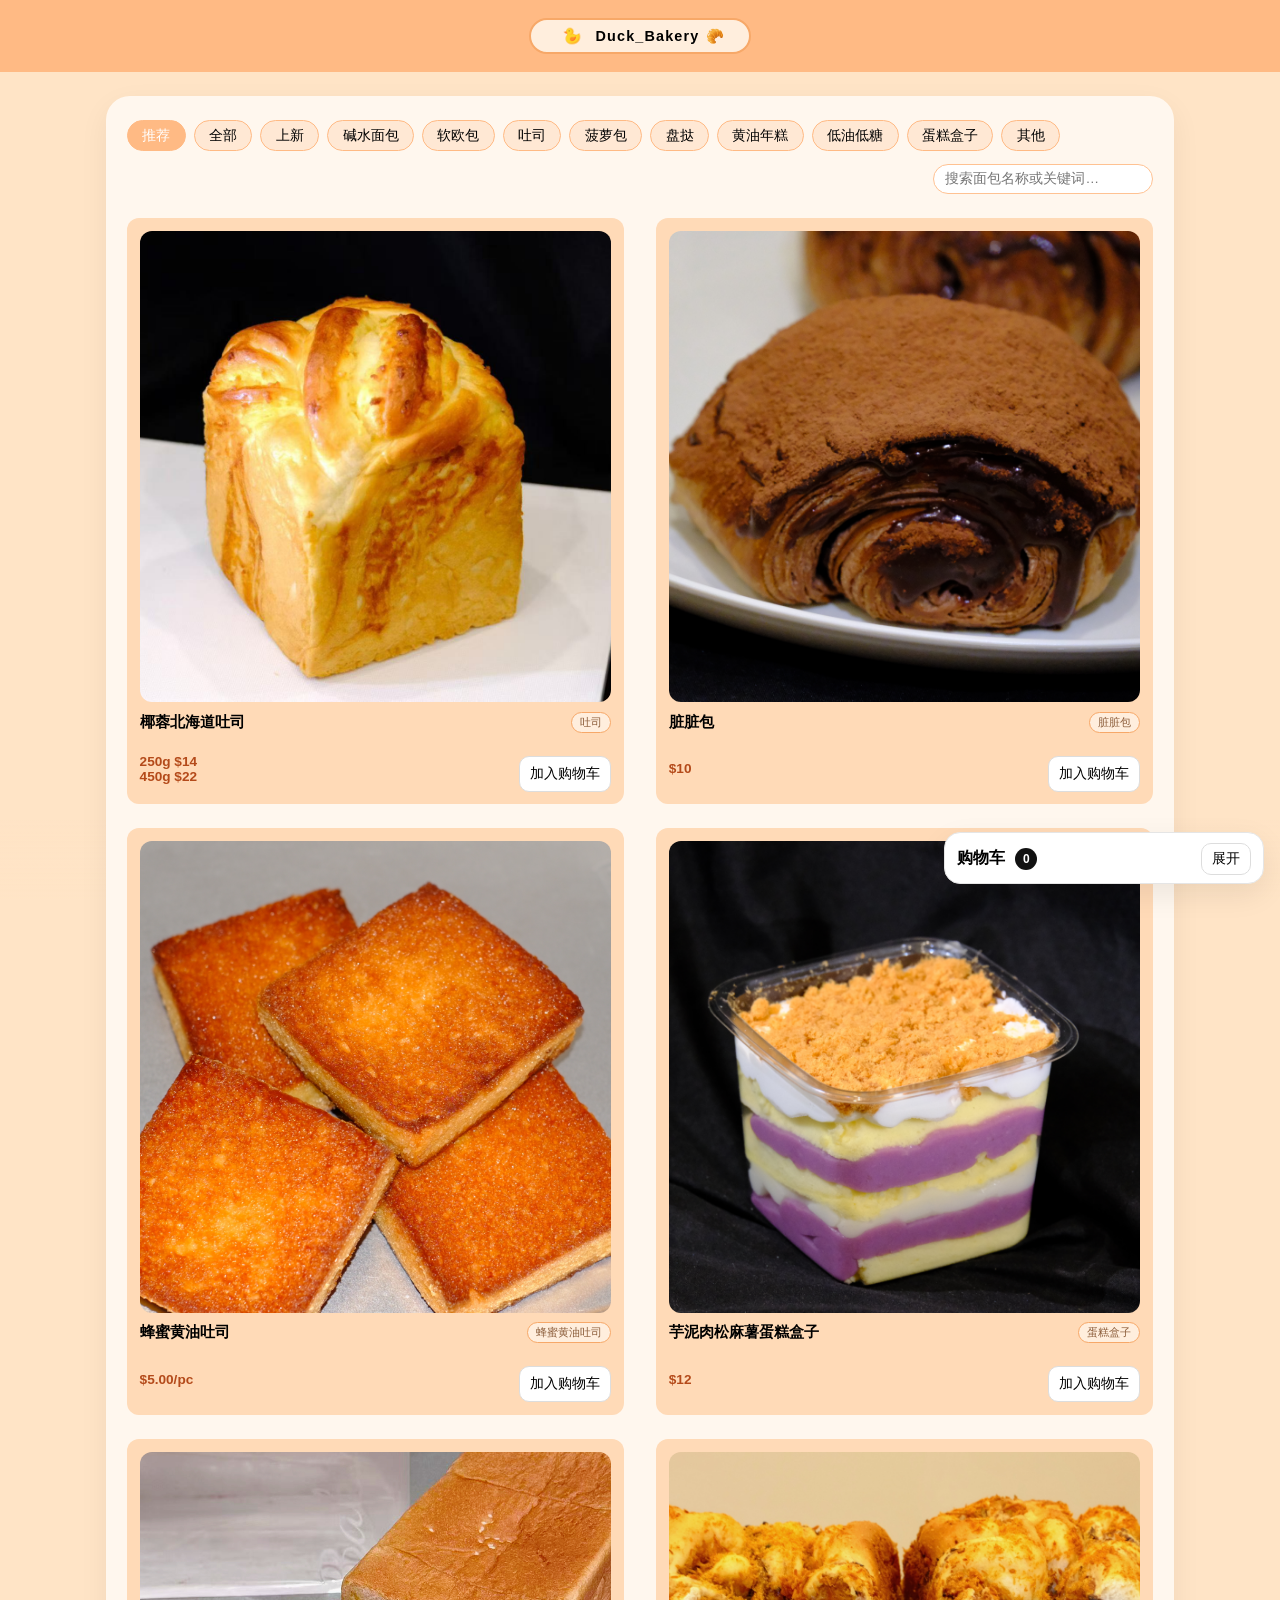
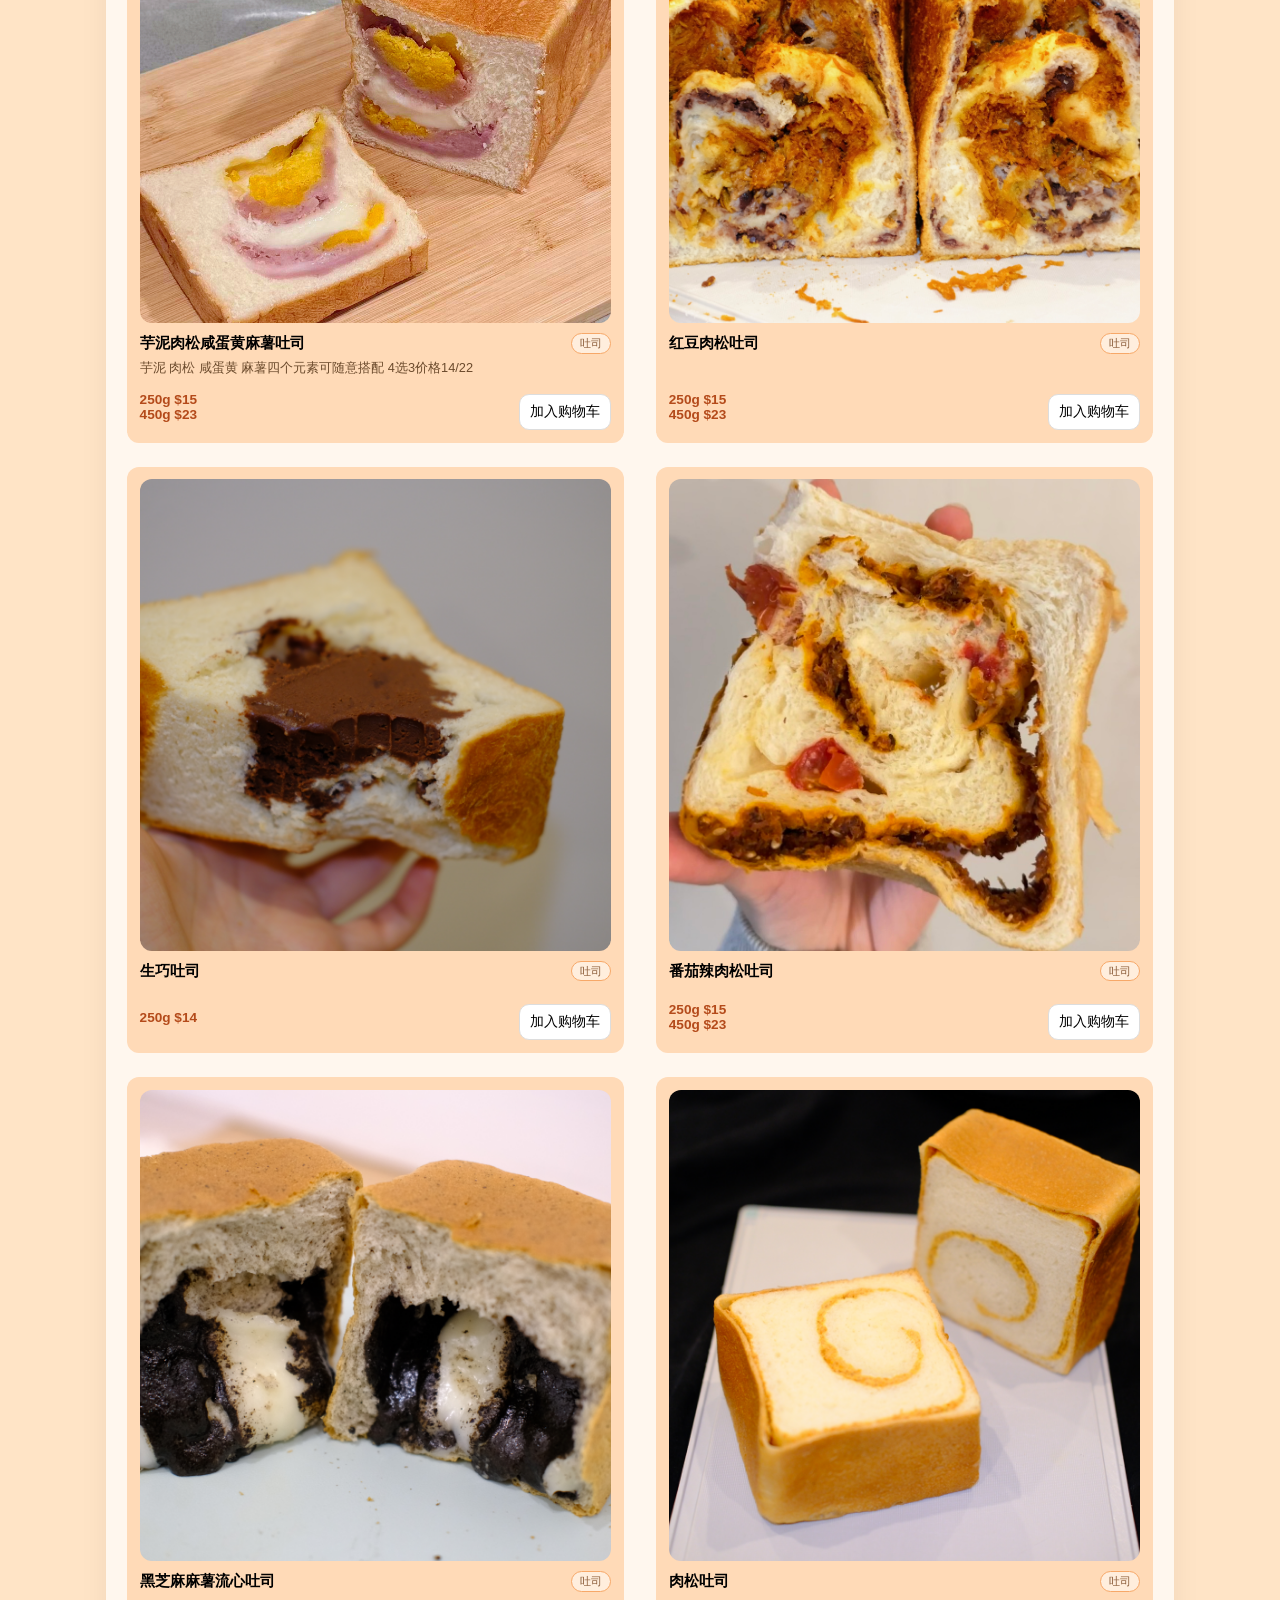
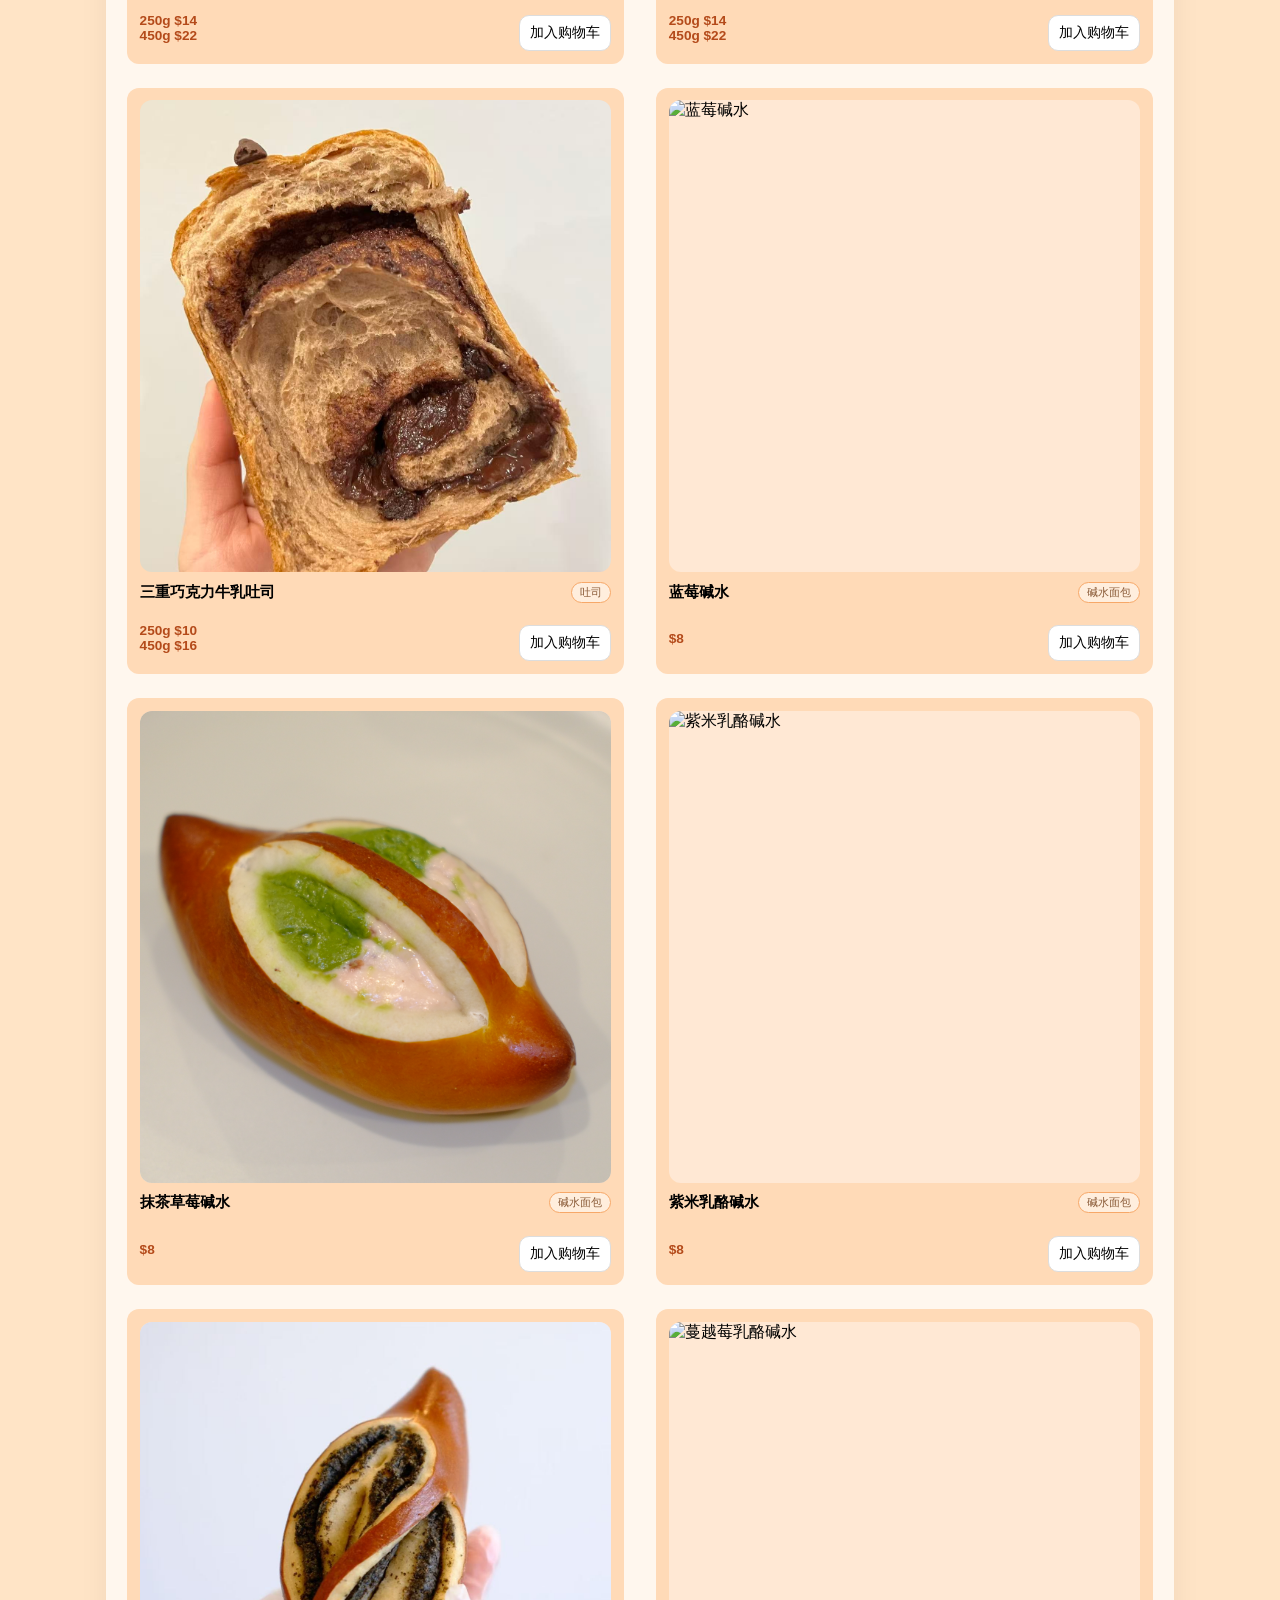
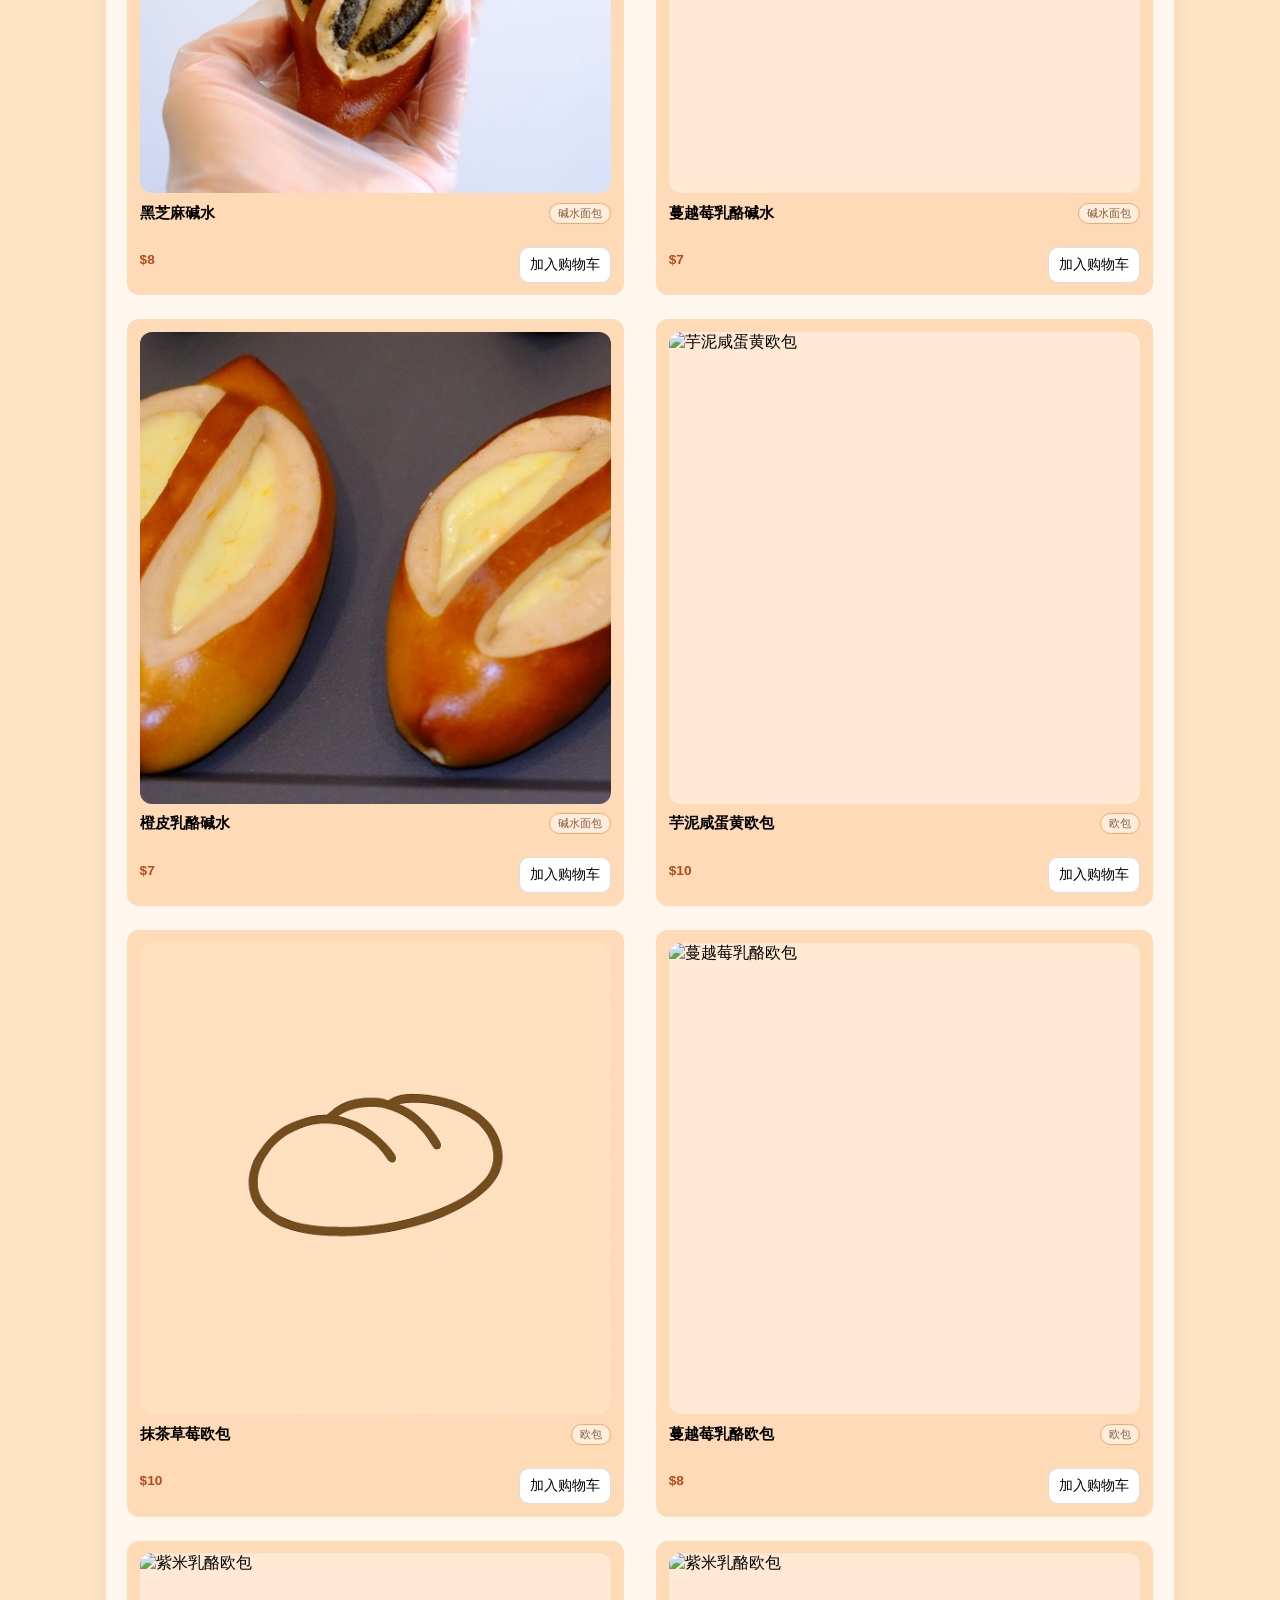
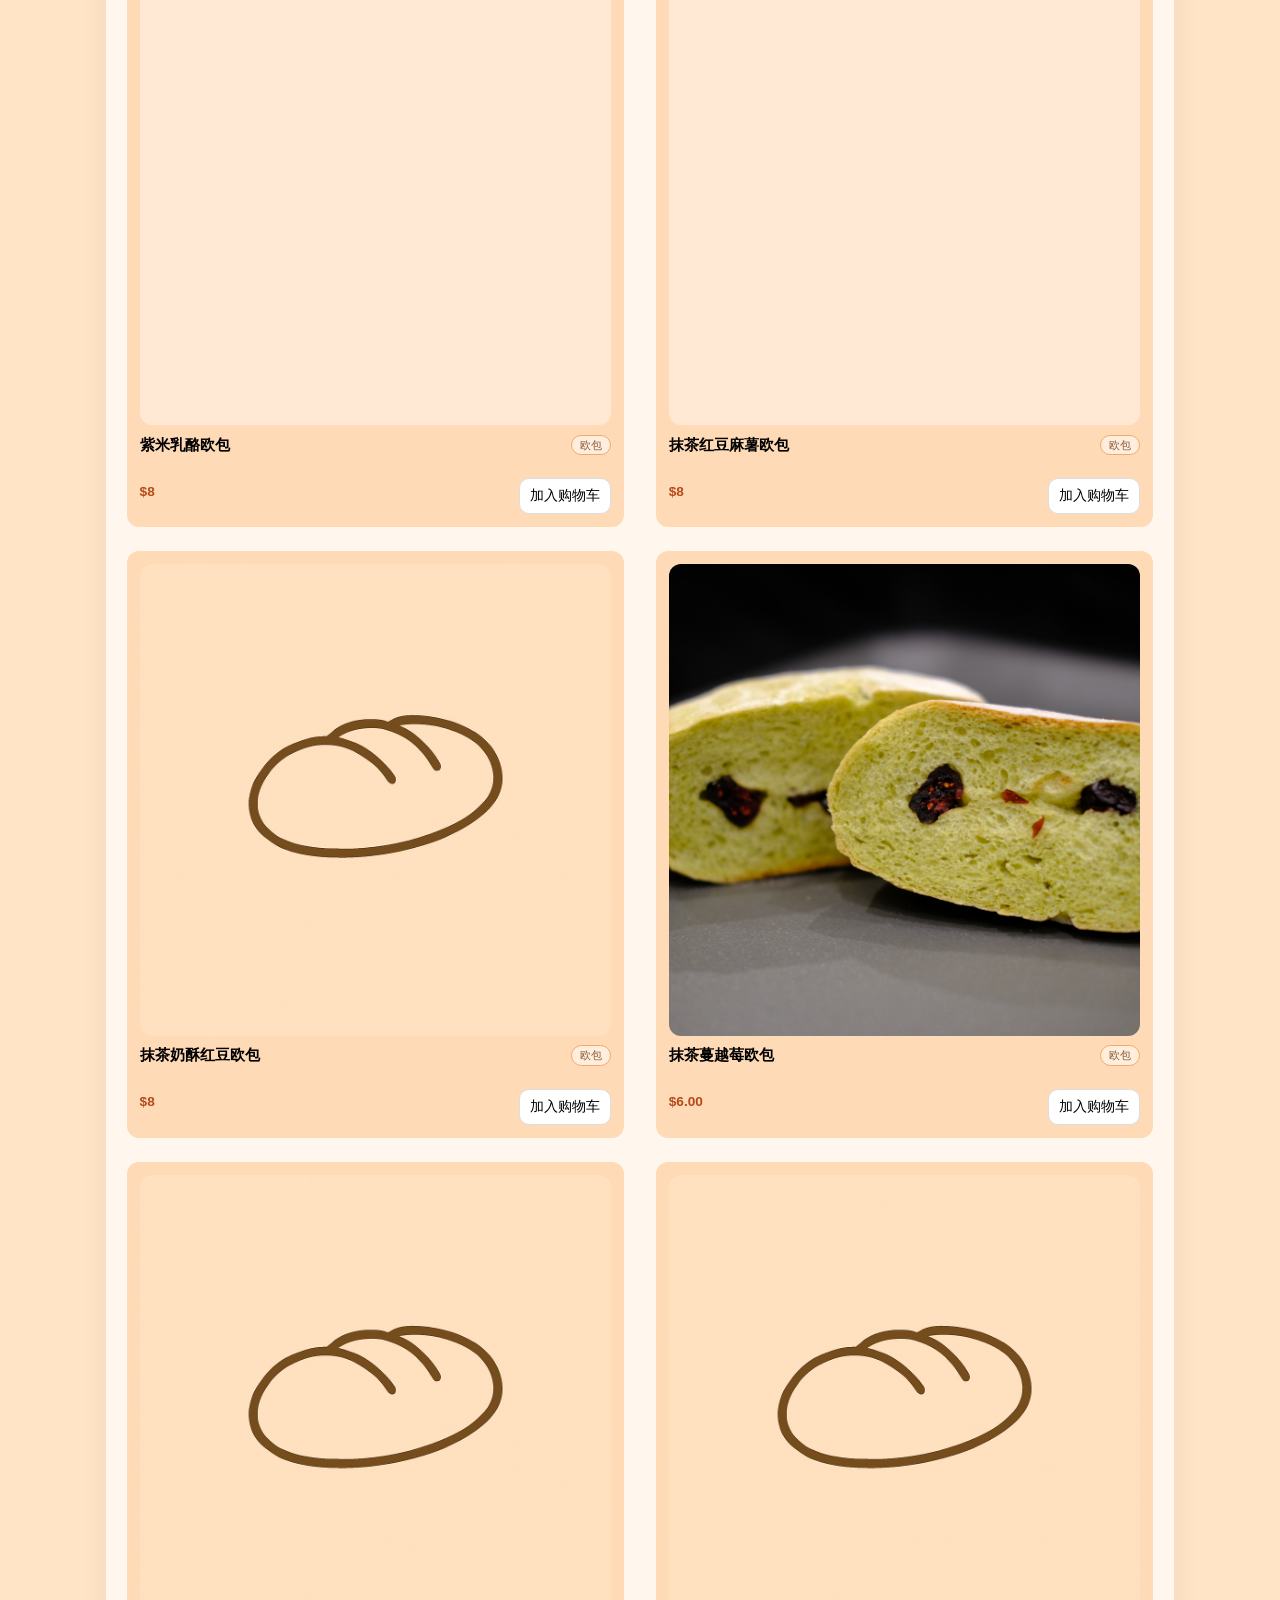
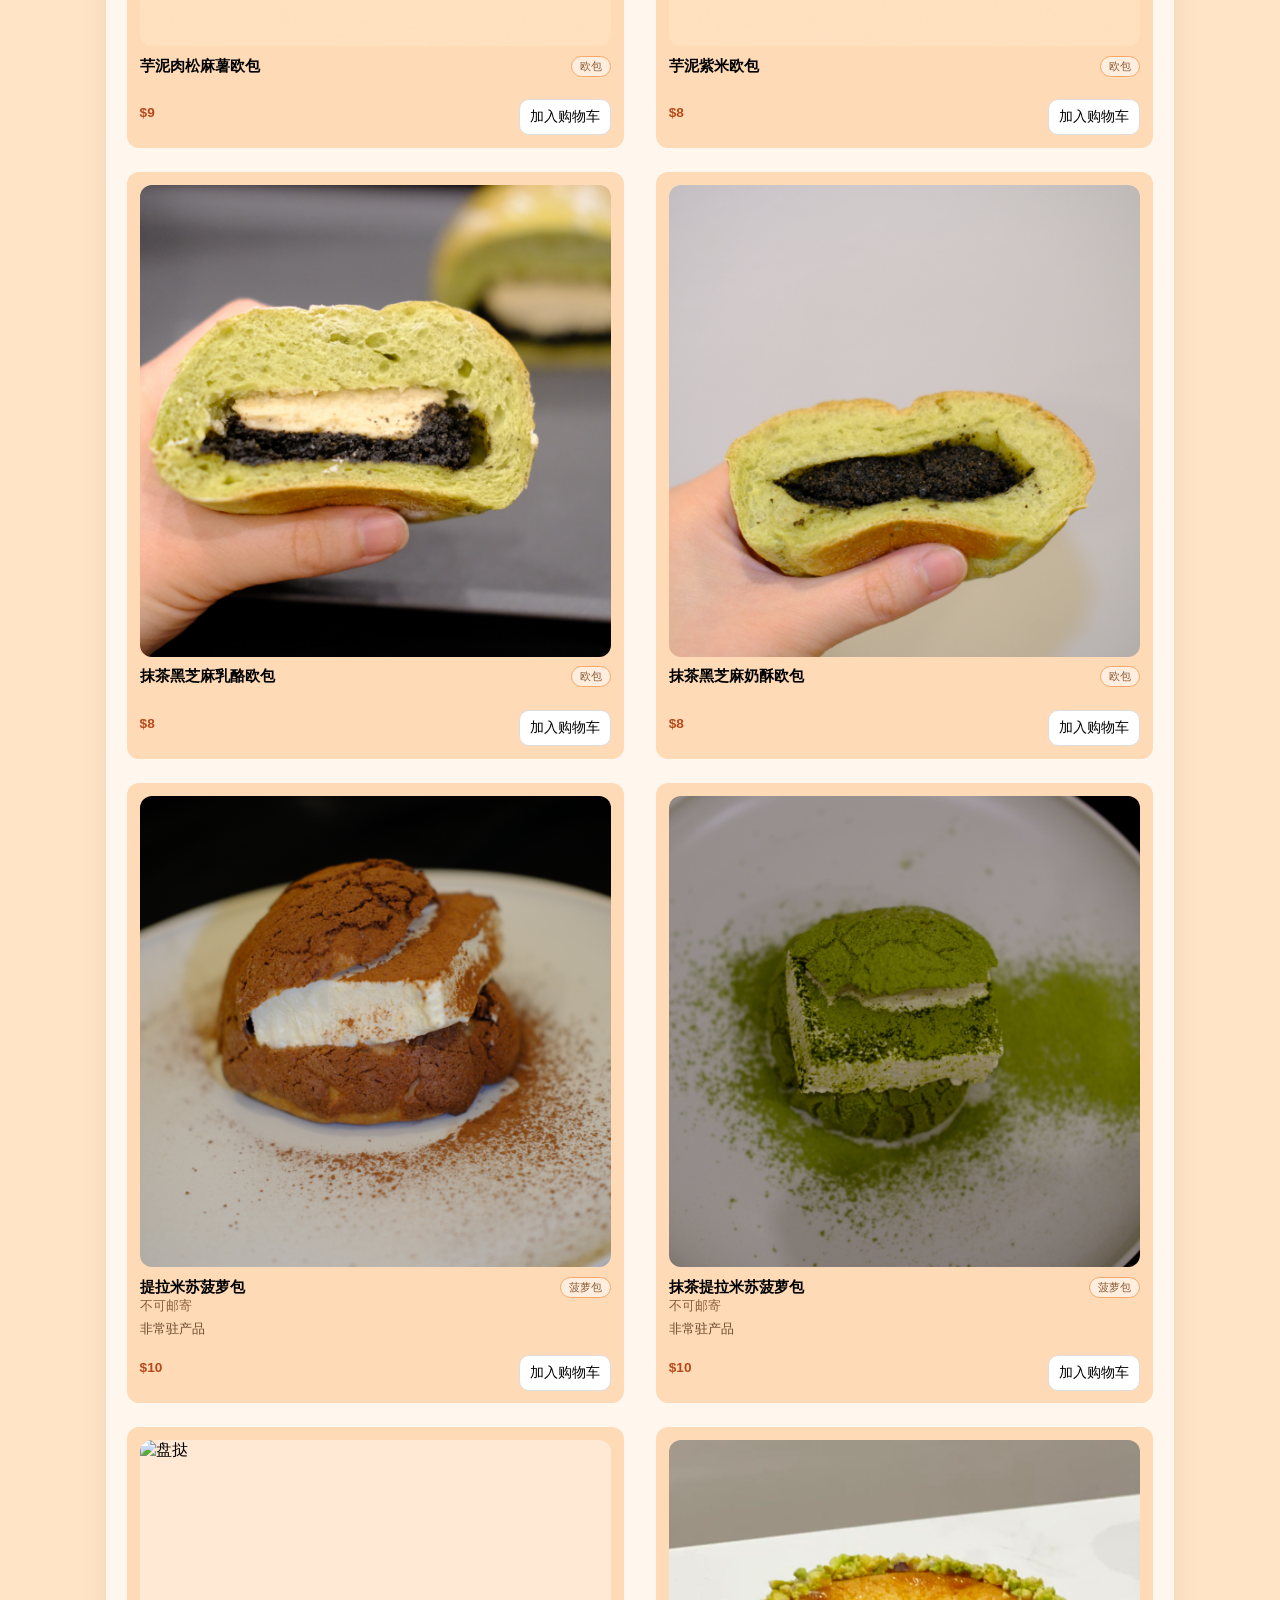
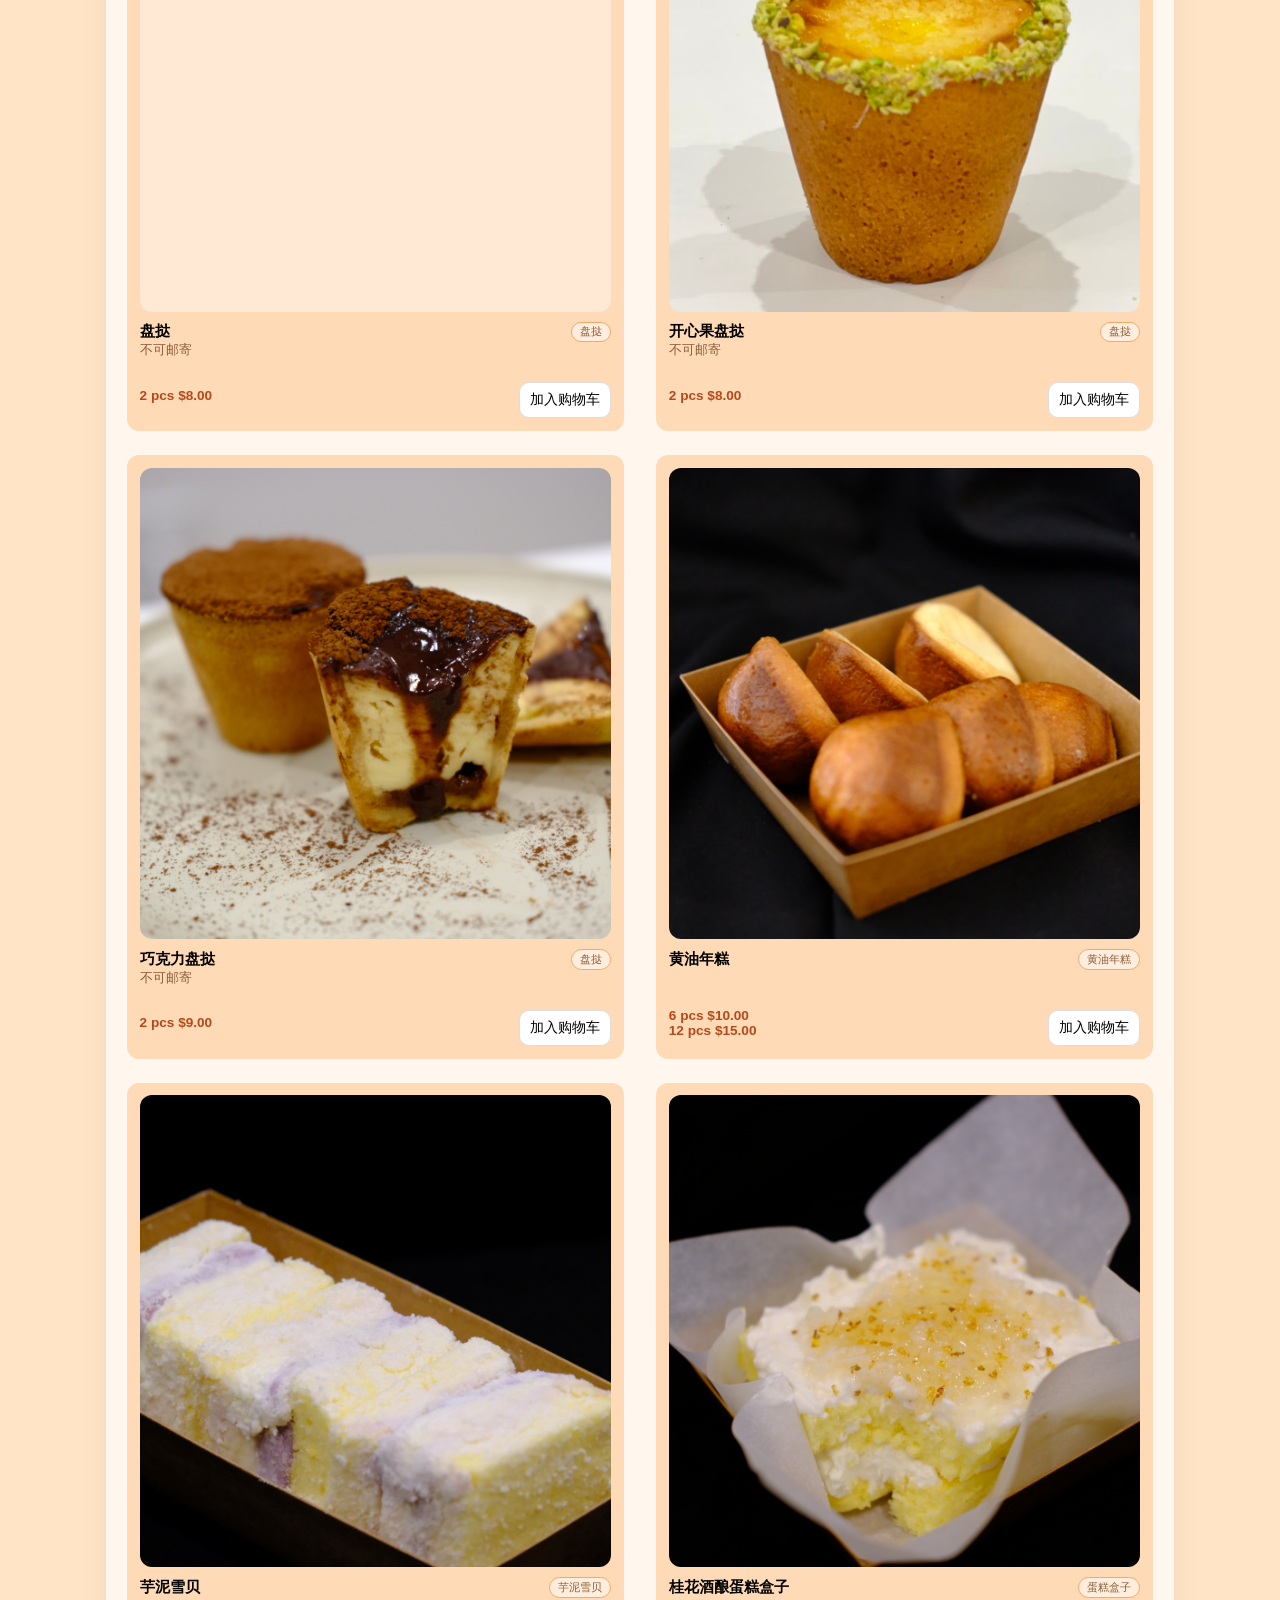
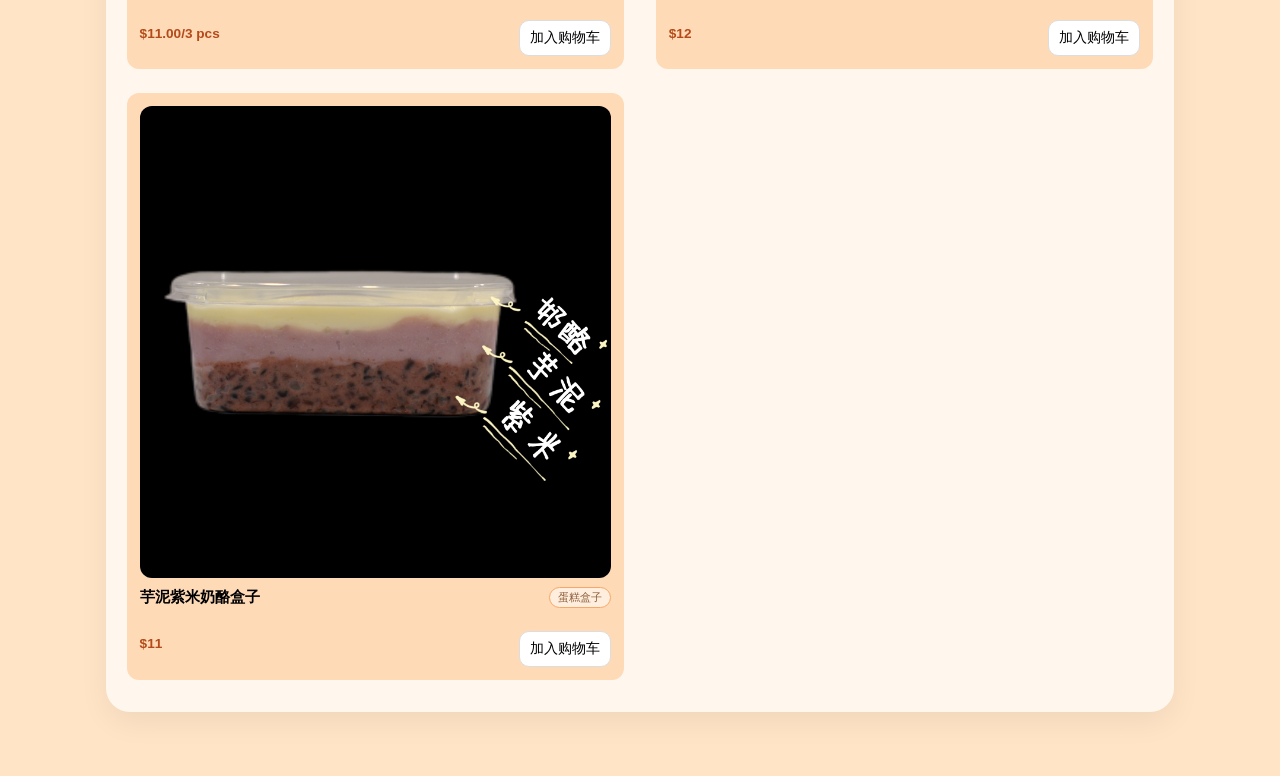
==== index.html @ 04530bee "Update index.html" ====
<!DOCTYPE html>
<html lang="zh-CN">
<head>
  <meta charset="UTF-8" />
  <title>Duck_Bakery</title>
  <meta name="viewport" content="width=device-width, initial-scale=1.0" />
  <style>
    * {
      box-sizing: border-box;
      margin: 0;
      padding: 0;
      font-family: -apple-system, BlinkMacSystemFont, "Segoe UI", Roboto,
        "Helvetica Neue", Arial, "PingFang SC", "Microsoft YaHei", sans-serif;
    }

    body {
      background: #ffe4c6; /* 顶部、底部渐变区域的颜色 */
      min-height: 100vh;
    }
    

    .card-toprow{
        display: flex;
        align-items: center;
        justify-content: space-between;
        gap: 12px;
      }

      .card-toprow .card-title{
        margin: 0;
        flex: 1;
      }

      .card-toprow .tag{
        white-space: nowrap;
      }
    /* 顶部横幅 */
    .header {
      background: #ffba84;
      height: 72px;
      display: flex;
      align-items: center;
      justify-content: center;
      position: sticky;
      top: 0;
      z-index: 10;
    }

    .logo-icon {
      height: 22px; /* 图标大小可以改，比如 24px / 32px */
      width: auto;
      margin: 0 6px;

    }

    
    .logo {
      display: inline-flex;
      align-items: center;
      padding: 0.3rem 1.5rem;
      border-radius: 999px;
      background: #ffeedd;
      border: 2px solid #f7a868;
      font-weight: 700;
      letter-spacing: 0.08em;
      font-size: 0.9rem;
    }

    .logo span {
      margin: 0 0.4rem;
    }

    /* 中间内容大容器 */
    .page-wrap {
      max-width: 1100px;
      margin: 0 auto;
      padding: 1.5rem 1rem 4rem;
    }

    .panel {
      background: #fff7ee;
      border-radius: 24px;
      padding: 1.5rem 1.3rem 2rem;
      min-height: 70vh;
      box-shadow: 0 10px 30px rgba(0, 0, 0, 0.06);
    }

    /* 筛选区 */
    .filter-bar {
      display: flex;
      flex-wrap: wrap;
      gap: 0.8rem;
      align-items: center;
      margin-bottom: 1.5rem;
    }

    .filter-buttons {
      display: flex;
      flex-wrap: wrap;
      gap: 0.5rem;
    }

    .filter-btn {
      border-radius: 999px;
      border: 1px solid #ffba84;
      background: #ffe8d4;
      padding: 0.35rem 0.9rem;
      font-size: 0.85rem;
      cursor: pointer;
      transition: all 0.15s ease;
    }

    .filter-btn.active,
    .filter-btn:hover {
      background: #ffba84;
      color: #fff;
    }

    .search-input {
      margin-left: auto;
      min-width: 180px;
      max-width: 220px;
      flex: 1;
    }

    .search-input input {
      width: 100%;
      padding: 0.4rem 0.7rem;
      border-radius: 999px;
      border: 1px solid #ffc292;
      background: #fff;
      font-size: 0.85rem;
    }

    /* 网格布局 */
    .grid {
      display: grid;
      grid-template-columns: repeat(2, minmax(0, 1fr));
      gap: 1.5rem 2rem;
    }

    .card {
      background: #ffdab7; /* 卡片颜色，接近你截图里的格子 */
      border-radius: 12px;
      padding: 0.8rem;
      display: flex;
      flex-direction: column;
      min-height: 160px;
      transition: transform 0.1s ease, box-shadow 0.1s ease;
      cursor: default;
    }

    .card:hover {
      transform: translateY(-2px);
      box-shadow: 0 8px 16px rgba(0, 0, 0, 0.08);
    }

    .card-img {
      width: 100%;
     aspect-ratio: 1 / 1;  /* ⭐ 强制 1:1 正方形 */
     border-radius: 12px;
     overflow: hidden;
     background: #ffe8d4;
     margin-bottom: 0.6rem;
    }
    .card-img img {
      width: 100%;
      height: 100%;
      object-fit: cover; /* ⭐ 图片铺满但不变形 */
      display: block;
    }
    .card-title {
      font-size: 0.95rem;
      font-weight: 600;
      margin-bottom: 0.2rem;
    }

    .card-meta {
      font-size: 0.8rem;
      color: #8b5c39;
      margin-bottom: 0.4rem;
    }

    .card-desc {
      font-size: 0.8rem;
      color: #6b4a2c;
      flex: 1;
    }

    .card-footer {
      display: flex;
      justify-content: space-between;
      align-items: center;
      margin-top: 0.4rem;
      font-size: 0.85rem;
    }

    .price {
      font-weight: 700;
      color: #b44a1a;
    }

    .tag {
      padding: 0.12rem 0.5rem;
      border-radius: 999px;
      border: 1px solid #f7a868;
      font-size: 0.7rem;
      color: #8b5c39;
      background: #ffeedd;
    }

    /* 底部柔和渐变做过渡 */
    .bottom-fade {
      position: fixed;
      left: 0;
      right: 0;
      bottom: 0;
      height: 80px;
      pointer-events: none;
      background: linear-gradient(to bottom, rgba(255, 228, 198, 0), #ffe4c6);
      z-index: -1;
    }

    /* 响应式 */
    @media (max-width: 768px) {


      .search-input {
        flex-basis: 100%;
        margin-left: 0;
      }
    }
  
    /* ===== 购物车功能样式 ===== */
    .add-to-cart{
      margin-top: 10px;
      padding: 8px 10px;
      border: 1px solid #ddd;
      border-radius: 10px;
      cursor: pointer;
      background: #fff;
      font-size: 0.85rem;
    }
    .add-to-cart:active{ transform: scale(0.98); }

    .cart-panel{
      position: fixed;
      right: 16px;
      bottom: 16px;
      width: 320px;
      max-height: 60vh;
      display: flex;
      flex-direction: column;
      border: 1px solid #e5e5e5;
      border-radius: 16px;
      background: #fff;
      box-shadow: 0 10px 30px rgba(0,0,0,.08);
      overflow: hidden;
      z-index: 9999;
    }
    .cart-panel.collapsed{
      height: 52px;
      max-height: 52px;
    }
    .cart-header{
      display:flex;
      align-items:center;
      justify-content:space-between;
      padding: 10px 12px;
      border-bottom: 1px solid #f0f0f0;
    }
    .cart-title{ font-weight: 600; }
    .cart-count{
      display:inline-flex;
      align-items:center;
      justify-content:center;
      min-width: 22px;
      height: 22px;
      padding: 0 6px;
      border-radius: 999px;
      background: #111;
      color: #fff;
      font-size: 12px;
      margin-left: 6px;
    }
    .cart-toggle{
      border: 1px solid #ddd;
      background: #fff;
      border-radius: 10px;
      padding: 6px 10px;
      cursor: pointer;
      font-size: 0.85rem;
    }

    .cart-items{
      padding: 10px 12px;
      overflow:auto;
      flex:1;
    }
    .cart-item{
      display:flex;
      justify-content:space-between;
      gap: 10px;
      padding: 8px 0;
      border-bottom: 1px dashed #eee;
    }
    .cart-item:last-child{ border-bottom: none; }
    .cart-name{ font-size: 14px; line-height: 1.2; }
    .cart-qty{
      display:flex;
      align-items:center;
      gap: 6px;
      white-space: nowrap;
    }
    .qty-btn{
      width: 26px;
      height: 26px;
      border-radius: 8px;
      border: 1px solid #ddd;
      background: #fff;
      cursor: pointer;
    }
    .qty-num{
      min-width: 18px;
      text-align:center;
      font-size: 14px;
    }
    .remove-btn{
      border: none;
      background: transparent;
      cursor: pointer;
      color: #999;
      font-size: 14px;
    }

    .cart-footer{
      padding: 10px 12px;
      border-top: 1px solid #f0f0f0;
    }
    .cart-summary{ font-size: 0.9rem; }
    .cart-actions{
      display:flex;
      gap: 8px;
      margin-top: 8px;
    }
    .cart-btn{
      flex:1;
      padding: 8px 10px;
      border-radius: 12px;
      border: 1px solid #ddd;
      background:#fff;
      cursor:pointer;
      font-size: 0.85rem;
    }
    .cart-btn.primary{
      border-color:#111;
      background:#111;
      color:#fff;
    }

    @media (max-width: 768px) {
      .cart-panel{
        right: 10px;
        left: 10px;
        width: auto;
      }
    }

  </style>
</head>
<body>
  <!-- 顶部横幅 -->
  <header class="header">
    <div class="logo">
      <img src="鸭子.png" class="logo-icon">
      <span>Duck_Bakery</span>
      🥐
    </div>
  </header>

  <div class="page-wrap">
    <div class="panel">
      <!-- 筛选区 -->
      <div class="filter-bar">
        <div class="filter-buttons">
          <button class="filter-btn active" data-filter="special">推荐</button>
          <button class="filter-btn" data-filter="all">全部</button>
          <button class="filter-btn" data-filter="new">上新</button>
          <button class="filter-btn" data-filter="jianshui">碱水面包</button>
          <button class="filter-btn" data-filter="oubao">软欧包</button>
          <button class="filter-btn" data-filter="toast">吐司</button>
          <button class="filter-btn" data-filter="pineapple">菠萝包</button>
          <button class="filter-btn" data-filter="tart">盘挞</button>
          <!-- <button class="filter-btn" data-filter="bagel">贝果球</button> -->
          <button class="filter-btn" data-filter="butter">黄油年糕</button>
          <!-- <button class="filter-btn" data-filter="rice">米面包</button> -->
          <button class="filter-btn" data-filter="health">低油低糖</button>
          <button class="filter-btn" data-filter="cakebox">蛋糕盒子</button>
          <button class="filter-btn" data-filter="mix">其他</button>

        </div>

        <div class="search-input">
          <input
            type="text"
            id="searchInput"
            placeholder="搜索面包名称或关键词…"
          />
        </div>
      </div>

      <!-- 面包网格 -->
      <div class="grid" id="breadGrid">
        <!-- 示例卡片：你之后可以自己复制/改名字/改价格 -->


<!-- 首页区域  --> 

        <div
          class="card"
          data-category="toast new special"
          data-name="椰蓉北海道吐司"
          data-keywords="椰蓉 吐司"
        >
          <div class="card-img">
            <img src="椰蓉北海道吐司.jpg" alt="椰蓉北海道吐司">
          </div>
          <div class="card-title">椰蓉北海道吐司</div>
          <div class="card-meta"> </div>
          <div class="card-desc">
          
          </div>
          <div class="card-footer">
            <span class="price">
              250g   $14<br>
              450g   $22</span>
            <span class="tag">吐司</span>
          </div>
        </div>

        <div
          class="card"
          data-category="new mix special"
          data-name="脏脏包"
          data-keywords="脏脏包"
        >
          <div class="card-img">
            <img src="脏脏包.jpg" alt="脏脏包">
          </div>
          <div class="card-title">脏脏包</div>
          <div class="card-meta"> </div>
          <div class="card-desc">
          
          </div>
          <div class="card-footer">
            <span class="price">$10
            <span class="tag">脏脏包</span>
          </div>
        </div>



         <div
          class="card"
          data-category="new mix special"
          data-name="蜂蜜黄油吐司"
          data-keywords="蜂蜜 黄油 吐司"
        >
          <div class="card-img">
            <img src="蜂蜜黄油吐司.png" alt="蜂蜜黄油吐司">
          </div>
          <div class="card-title">蜂蜜黄油吐司</div>
          <div class="card-meta">  </div>
          <div class="card-desc">
            
          </div>
          <div class="card-footer">
            <span class="price">$5.00/pc

            </span>
            <span class="tag">蜂蜜黄油吐司</span>
          </div>
        </div>


        
        <div
          class="card"
          data-category="new cakebox special"
          data-name="芋泥肉松麻薯蛋糕盒子"
          data-keywords="芋泥 肉松 麻薯 蛋糕盒子"
        >
          <div class="card-img">
            <img src="芋泥肉松麻薯蛋糕盒子.jpg" alt="芋泥肉松麻薯蛋糕盒子">
          </div>
          <div class="card-title">芋泥肉松麻薯蛋糕盒子</div>
          <div class="card-meta"> </div>
          <div class="card-desc">
          
          </div>
          <div class="card-footer">
            <span class="price">$12
            <span class="tag">蛋糕盒子</span>
          </div>
        </div>






<!-- 吐司区域  --> 
        <div
          class="card"
          data-category="toast"
          data-name="芋泥肉松咸蛋黄麻薯吐司"
          data-keywords="芋泥 肉松 咸蛋黄 麻薯 吐司"
        >
          <div class="card-img">
            <img src="芋泥肉松咸蛋黄麻薯吐司.jpg" alt="芋泥肉松咸蛋黄麻薯吐司">
          </div>
          <div class="card-title">芋泥肉松咸蛋黄麻薯吐司</div>
          <div class="card-meta"> </div>
          <div class="card-desc">
          芋泥 肉松 咸蛋黄 麻薯四个元素可随意搭配 4选3价格14/22
          </div>
          <div class="card-footer">
            <span class="price">
              250g   $15<br>
              450g   $23</span>
            <span class="tag">吐司</span>
          </div>
        </div>


        

        <div
          class="card"
          data-category="toast "
          data-name="红豆肉松吐司"
          data-keywords="红豆 肉松 红豆肉松 吐司"
        >
          <div class="card-img">
            <img src="红豆肉松吐司.jpg" alt="红豆肉松吐司">
          </div>
          <div class="card-title">红豆肉松吐司</div>
          <div class="card-meta">  </div>
          <div class="card-desc">
            
          </div>
          <div class="card-footer">
            <span class="price">
              250g   $15<br>
              450g   $23</span>
            <span class="tag">吐司</span>
          </div>
        </div>



        <div
          class="card"
          data-category="toast"
          data-name="生巧吐司"
          data-keywords="巧克力 吐司"
        >
          <div class="card-img">
            <img src="生巧吐司.jpg" alt="生巧吐司">
          </div>
          <div class="card-title">生巧吐司</div>
          <div class="card-meta">  </div>
          <div class="card-desc">
            
          </div>
          <div class="card-footer">
            <span class="price">250g   $14</span>
            <span class="tag">吐司</span>
          </div>
        </div>




        <div
          class="card"
          data-category="toast"
          data-name="番茄辣肉松吐司"
          data-keywords="番茄 辣肉松 番茄辣肉松 吐司"
        >
          <div class="card-img">
            <img src="番茄辣肉松吐司.jpg" alt="番茄辣肉松吐司">
          </div>
          <div class="card-title">番茄辣肉松吐司</div>
          <div class="card-meta">  </div>
          <div class="card-desc">
            
          </div>
          <div class="card-footer">
            <span class="price">
              250g   $15<br>
              450g   $23</span>
            <span class="tag">吐司</span>
          </div>
        </div>


        <div
          class="card"
          data-category="toast " 
          data-name="黑芝麻麻薯流心吐司"
          data-keywords="黑芝麻 麻薯 流心 吐司"
        >
          <div class="card-img">
            <img src="黑芝麻麻薯流心吐司.jpg" alt="黑芝麻麻薯流心吐司">
          </div>
          <div class="card-title">黑芝麻麻薯流心吐司</div>
          <div class="card-meta">  </div>
          <div class="card-desc">
            
          </div>
          <div class="card-footer">
            <span class="price">
              250g   $14<br>
              450g   $22</span>
            <span class="tag">吐司</span>
          </div>
        </div>


        <div
          class="card"
          data-category="toast"
          data-name="肉松吐司"
          data-keywords="肉松 吐司"
        >
          <div class="card-img">
            <img src="肉松吐司.jpg" alt="肉松吐司">
          </div>
          <div class="card-title">肉松吐司</div>
          <div class="card-meta">  </div>
          <div class="card-desc">
            
          </div>
          <div class="card-footer">
            <span class="price">
              250g   $14<br>
              450g   $22</span>
            <span class="tag">吐司</span>
          </div>
        </div>


        <div
          class="card"
          data-category="toast"
          data-name="三重巧克力牛乳吐司"
          data-keywords="巧克力 牛乳 吐司"
        >
          <div class="card-img">
            <img src="三重巧克力牛乳吐司.jpg" alt="三重巧克力牛乳吐司>">
          </div>
          <div class="card-title">三重巧克力牛乳吐司</div>
          <div class="card-meta">  </div>
          <div class="card-desc">
            
          </div>
          <div class="card-footer">
            <span class="price">
              250g   $10<br>
              450g   $16</span>
            <span class="tag">吐司</span>
          </div>
        </div>

        <!-- <div
          class="card"
          data-category="toast"
          data-name="黑芝麻奶酥麻薯吐司"
          data-keywords="黑芝麻 奶酥 麻薯 吐司"
        >
          <div class="card-img">
            <img src="comingsoon.png" alt="黑芝麻奶酥麻薯吐司">
          </div>
          <div class="card-title">黑芝麻奶酥麻薯吐司</div>
          <div class="card-meta">  </div>
          <div class="card-desc">
            
          </div>
          <div class="card-footer">
            <span class="price">
              250g   $12<br>
              450g   $18</span>
            <span class="tag">吐司</span>
          </div>
        </div> -->


        <!-- <div
          class="card"
          data-category="toast"
          data-name="抹茶奶酥吐司"
          data-keywords="抹茶 奶酥 吐司"
        >
          <div class="card-img">
            <img src="抹茶奶酥吐司.jpg" alt="抹茶奶酥吐司">
          </div>
          <div class="card-title">抹茶奶酥吐司</div>
          <div class="card-meta">  </div>
          <div class="card-desc">
            
          </div>
          <div class="card-footer">
            <span class="price">
              250g   $9<br>
              450g   $15</span>
            <span class="tag">吐司</span>
          </div>
        </div> -->


        <!-- <div
          class="card"
          data-category="toast"
          data-name="黑芝麻奶酥吐司"
          data-keywords="黑芝麻 奶酥 吐司"
        >
          <div class="card-img">
            <img src="黑芝麻奶酥吐司.png" alt="黑芝麻奶酥吐司">
          </div>
          <div class="card-title">黑芝麻奶酥吐司</div>
          <div class="card-meta">  </div>
          <div class="card-desc">
            
          </div>
          <div class="card-footer">
            <span class="price">
              250g   $9<br>
              450g   $15</span>
            <span class="tag">吐司</span>
          </div>
        </div> -->



        <!-- <div
          class="card"
          data-category="toast"
          data-name="黑芝麻冰奶油吐司"
          data-keywords="黑芝麻 吐司"
        >
          <div class="card-img">
            <img src="comingsoon.png" alt="黑芝麻冰奶油吐司">
          </div>
          <div class="card-title">黑芝麻冰奶油吐司</div>
          <div class="card-meta">  </div>
          <div class="card-desc">
            
          </div>
          <div class="card-footer">
            <span class="price">250g   $11</span>
            <span class="tag">吐司</span>
          </div>
        </div> -->


<!-- 吐司区域  --> 
  





<!-- 碱水区域  --> 
        <div
          class="card"
          data-category="jianshui special"
          data-name="蓝莓碱水"
          data-keywords="蓝莓 碱水"
        >
          <div class="card-img">
            <img src="蓝莓碱水.jpg" alt="蓝莓碱水">
          </div>
          <div class="card-title">蓝莓碱水</div>
          <div class="card-meta"></div>
          <div class="card-desc">
            
          </div>
          <div class="card-footer">
            <span class="price">$8</span>
            <span class="tag">碱水面包</span>
          </div>
        </div>


        <div
          class="card"
          data-category="jianshui"
          data-name="抹茶草莓碱水"
          data-keywords="抹茶 草莓 碱水"
        >
          <div class="card-img">
            <img src="抹茶草莓碱水.png" alt="抹茶草莓碱水">
          </div>
          <div class="card-title">抹茶草莓碱水</div>
          <div class="card-meta"></div>
          <div class="card-desc">
            
          </div>
          <div class="card-footer">
            <span class="price">$8</span>
            <span class="tag">碱水面包</span>
          </div>
        </div>



        <div
          class="card"
          data-category="jianshui"
          data-name="紫米乳酪碱水"
          data-keywords="紫米 乳酪 碱水"
        >
          <div class="card-img">
            <img src="紫米乳酪碱水.jpg" alt="紫米乳酪碱水">
          </div>
          <div class="card-title">紫米乳酪碱水</div>
          <div class="card-meta"> </div>
          <div class="card-desc">
            
          </div>
          <div class="card-footer">
            <span class="price">$8</span>
            <span class="tag">碱水面包</span>
          </div>
        </div>


        <div
          class="card"
          data-category="jianshui"
          data-name="黑芝麻碱水"
          data-keywords="黑芝麻 碱水"
        >
          <div class="card-img">
            <img src="黑芝麻碱水.jpg" alt="黑芝麻碱水">
          </div>
          <div class="card-title">黑芝麻碱水</div>
          <div class="card-meta"> </div>
          <div class="card-desc">
            
          </div>
          <div class="card-footer">
            <span class="price">$8</span>
            <span class="tag">碱水面包</span>
          </div>
        </div>


        <div
          class="card"
          data-category="jianshui special"
          data-name="蔓越莓乳酪碱水"
          data-keywords="蔓越莓 乳酪 碱水"
        >
          <div class="card-img">
            <img src="蔓越莓碱水.jpg" alt="蔓越莓乳酪碱水">
          </div>
          <div class="card-title">蔓越莓乳酪碱水</div>
          <div class="card-meta"> </div>
          <div class="card-desc">
            
          </div>
          <div class="card-footer">
            <span class="price">$7</span>
            <span class="tag">碱水面包</span>
          </div>
        </div>



        <div
          class="card"
          data-category="jianshui"
          data-name="橙皮乳酪碱水"
          data-keywords="橙皮 橙子 乳酪 碱水"
        >
          <div class="card-img">
            <img src="橙皮乳酪碱水.jpg" alt="橙皮乳酪碱水">
          </div>
          <div class="card-title">橙皮乳酪碱水</div>
          <div class="card-meta"> </div>
          <div class="card-desc">
            
          </div>
          <div class="card-footer">
            <span class="price">$7</span>
            <span class="tag">碱水面包</span>
          </div>
        </div>



        <!-- <div
          class="card"
          data-category="jianshui"
          data-name="抹茶碱水"
          data-keywords="抹茶 碱水"
        >
          <div class="card-img">
            <img src="抹茶碱水.jpg" alt="抹茶碱水">
          </div>
          <div class="card-title">抹茶碱水</div>
          <div class="card-meta"> </div>
          <div class="card-desc">
            
          </div>
          <div class="card-footer">
            <span class="price">$8</span>
            <span class="tag">碱水面包</span>
          </div>
        </div> -->

<!-- 碱水区域   -->


<!-- 欧包区域  --> 

        <div
          class="card"
          data-category="oubao"
          data-name="芋泥咸蛋黄欧包"
          data-keywords="芋泥 咸蛋黄 欧包"
        >
          <div class="card-img">
            <img src="芋泥咸蛋黄欧包.jpg" alt="芋泥咸蛋黄欧包">
          </div>
          <div class="card-title">芋泥咸蛋黄欧包</div>
          <div class="card-meta">   </div>
          <div class="card-desc">
            
          </div>
          <div class="card-footer">
            <span class="price">$10</span>
            <span class="tag">欧包</span>
          </div>
        </div>

        

        <div
          class="card"
          data-category="oubao"
          data-name="抹茶草莓欧包"
          data-keywords="抹茶 草莓 欧包"
        >
          <div class="card-img">
            <img src="comingsoon.png" alt="抹茶草莓欧包">
          </div>
          <div class="card-title">抹茶草莓欧包</div>
          <div class="card-meta">   </div>
          <div class="card-desc">
            
          </div>
          <div class="card-footer">
            <span class="price">$10</span>
            <span class="tag">欧包</span>
          </div>
        </div>



        <div
          class="card"
          data-category="oubao"
          data-name="蔓越莓乳酪欧包"
          data-keywords="蔓越莓 乳酪 欧包"
        >
          <div class="card-img">
            <img src="蔓越莓乳酪欧包.jpg" alt="蔓越莓乳酪欧包">
          </div>
          <div class="card-title">蔓越莓乳酪欧包</div>
          <div class="card-meta">  </div>
          <div class="card-desc">
            
          </div>
          <div class="card-footer">
            <span class="price">$8</span>
            <span class="tag">欧包</span>
          </div>
        </div>


        <div
          class="card"
          data-category="oubao"
          data-name="紫米乳酪欧包"
          data-keywords="紫米 乳酪 欧包"
        >
          <div class="card-img">
            <img src="紫米乳酪欧包.jpg" alt="紫米乳酪欧包">
          </div>
          <div class="card-title">紫米乳酪欧包</div>
          <div class="card-meta">  </div>
          <div class="card-desc">
            
          </div>
          <div class="card-footer">
            <span class="price">$8</span>
            <span class="tag">欧包</span>
          </div>
        </div>



        <div
          class="card"
          data-category="oubao"
          data-name="抹茶红豆麻薯欧包"
          data-keywords="紫米 乳酪 欧包"
        >
          <div class="card-img">
            <img src="抹茶红豆麻薯欧包.jpg" alt="紫米乳酪欧包">
          </div>
          <div class="card-title">抹茶红豆麻薯欧包</div>
          <div class="card-meta">  </div>
          <div class="card-desc">
            
          </div>
          <div class="card-footer">
            <span class="price">$8</span>
            <span class="tag">欧包</span>
          </div>
        </div>


        <div
          class="card"
          data-category="oubao"
          data-name="抹茶奶酥红豆欧包"
          data-keywords="紫米 乳酪 欧包"
        >
          <div class="card-img">
            <img src="comingsoon.png" alt="紫米乳酪欧包">
          </div>
          <div class="card-title">抹茶奶酥红豆欧包</div>
          <div class="card-meta">  </div>
          <div class="card-desc">
            
          </div>
          <div class="card-footer">
            <span class="price">$8</span>
            <span class="tag">欧包</span>
          </div>
        </div>


        <div
          class="card"
          data-category="oubao health"
          data-name="抹茶蔓越莓欧包"
          data-keywords="抹茶 蔓越莓 抹茶"
        >
          <div class="card-img">
            <img src="抹茶蔓越莓欧包.jpg" alt="抹茶蔓越莓欧包">
          </div>
          <div class="card-title">抹茶蔓越莓欧包</div>
          <div class="card-meta">  </div>
          <div class="card-desc">
            
          </div>
          <div class="card-footer">
            <span class="price">$6.00

            </span>
            <span class="tag">欧包</span>
          </div>
        </div>

        <div
          class="card"
          data-category="oubao"
          data-name="芋泥肉松麻薯欧包"
          data-keywords="紫米 乳酪 欧包"
        >
          <div class="card-img">
            <img src="comingsoon.png" alt="紫米乳酪欧包">
          </div>
          <div class="card-title">芋泥肉松麻薯欧包</div>
          <div class="card-meta">  </div>
          <div class="card-desc">
            
          </div>
          <div class="card-footer">
            <span class="price">$9</span>
            <span class="tag">欧包</span>
          </div>
        </div>

        <div
          class="card"
          data-category="oubao"
          data-name="芋泥紫米欧包"
          data-keywords="紫米 芋泥 欧包"
        >
          <div class="card-img">
            <img src="comingsoon.png" alt="芋泥紫米欧包">
          </div>
          <div class="card-title">芋泥紫米欧包</div>
          <div class="card-meta">  </div>
          <div class="card-desc">
            
          </div>
          <div class="card-footer">
            <span class="price">$8</span>
            <span class="tag">欧包</span>
          </div>
        </div>




        <div
          class="card"
          data-category="oubao"
          data-name="抹茶黑芝麻乳酪欧包"
          data-keywords="抹茶 乳酪 黑芝麻 欧包"
        >
          <div class="card-img">
            <img src="抹茶黑芝麻乳酪欧包.jpg" alt="抹茶黑芝麻乳酪欧包">
          </div>
          <div class="card-title">抹茶黑芝麻乳酪欧包</div>
          <div class="card-meta">  </div>
          <div class="card-desc">
            
          </div>
          <div class="card-footer">
            <span class="price">$8</span>
            <span class="tag">欧包</span>
          </div>
        </div>


        <div
          class="card"
          data-category="oubao"
          data-name="抹茶黑芝麻奶酥欧包"
          data-keywords="抹茶 黑芝麻 欧包"
        >
          <div class="card-img">
            <img src="抹茶黑芝麻奶酥欧包.jpg" alt="芋泥紫米欧包">
          </div>
          <div class="card-title">抹茶黑芝麻奶酥欧包</div>
          <div class="card-meta">  </div>
          <div class="card-desc">
            
          </div>
          <div class="card-footer">
            <span class="price">$8</span>
            <span class="tag">欧包</span>
          </div>
        </div>
<!-- 欧包区域  --> 

<!-- 菠萝包区域  --> 
        <div
          class="card"
          data-category="pineapple"
          data-name="提拉米苏菠萝包"
          data-keywords="菠萝包"
        >
          <div class="card-img">
            <img src="提拉米苏菠萝包.jpg" alt="提拉米苏菠萝包">
          </div>
          <div class="card-title">提拉米苏菠萝包</div>
          <div class="card-meta"> 不可邮寄 </div>
          <div class="card-desc"> 非常驻产品
            
          </div>
          <div class="card-footer">
            <span class="price">$10</span>
            <span class="tag">菠萝包</span>
          </div>
        </div>


        <div
          class="card"
          data-category="pineapple"
          data-name="抹茶提拉米苏菠萝包"
          data-keywords="菠萝包"
        >
          <div class="card-img">
            <img src="抹茶提拉米苏菠萝包.jpg" alt="抹茶提拉米苏菠萝包">
          </div>
          <div class="card-title">抹茶提拉米苏菠萝包</div>
          <div class="card-meta"> 不可邮寄 </div>
          <div class="card-desc"> 非常驻产品
            
          </div>
          <div class="card-footer">
            <span class="price">$10</span>
            <span class="tag">菠萝包</span>
          </div>
        </div>

<!-- 菠萝包区域  --> 


<!-- 盘挞区域  --> 

        <div
          class="card"
          data-category="tart"
          data-name="盘挞"
          data-keywords="盘挞"
        >
          <div class="card-img">
            <img src="盘挞.png" alt="盘挞">
          </div>
          <div class="card-title">盘挞</div>
          <div class="card-meta"> 不可邮寄 </div>
          <div class="card-desc">
            
          </div>
          <div class="card-footer">
            <span class="price">
                <!-- 1 pc   $4.50<br> -->
                2 pcs   $8.00
            </span>
            <span class="tag">盘挞</span>
          </div>
        </div>


        <div
          class="card"
          data-category="tart"
          data-name="开心果盘挞"
          data-keywords="开心果 盘挞"
        >
          <div class="card-img">
            <img src="开心果盘挞.jpg" alt="开心果盘挞">
          </div>
          <div class="card-title">开心果盘挞</div>
          <div class="card-meta">  不可邮寄</div>
          <div class="card-desc">
            
          </div>
          <div class="card-footer">
            <span class="price">
                <!-- 1 pc   $4.50<br> -->
                2 pcs   $8.00
            </span>
            <span class="tag">盘挞</span>
          </div>
        </div>



        <!-- <div
          class="card"
          data-category="tart"
          data-name="抹茶奶冻盘挞"
          data-keywords="抹茶奶冻盘挞"
        >
          <div class="card-img">
            <img src="抹茶奶冻.jpg" alt="抹茶奶冻">
          </div>
          <div class="card-title">抹茶奶冻盘挞</div>
          <div class="card-meta">  不可邮寄</div>
          <div class="card-desc">
            
          </div>
          <div class="card-footer">
            <span class="price">
                1 pc   $5.00<br> -->
                <!-- 2 pcs   $9.00
            </span>
            <span class="tag">盘挞</span>
          </div>
        </div> -->



        <div
          class="card"
          data-category="tart"
          data-name="巧克力盘挞"
          data-keywords="巧克力盘挞"
        >
          <div class="card-img">
            <img src="巧克力盘挞.jpg" alt="巧克力盘挞">
          </div>
          <div class="card-title">巧克力盘挞</div>
          <div class="card-meta"> 不可邮寄 </div>
          <div class="card-desc">
            
          </div>
          <div class="card-footer">
            <span class="price">
                <!-- 1 pc   $5.00<br> -->
                2 pcs   $9.00
            </span>
            <span class="tag">盘挞</span>
          </div>
        </div>





<!-- 盘挞区域  --> 




<!-- 贝果区域  --> 



        <!-- <div
          class="card"
          data-category="bagel"
          data-name="抹茶奶酥贝果球"
          data-keywords="抹茶 奶酥 贝果 贝果球 "
        >
          <div class="card-img">
            <img src="comingsoon.png" alt="抹茶奶酥贝果球">
          </div>
          <div class="card-title">抹茶奶酥贝果球</div>
          <div class="card-meta">  </div>
          <div class="card-desc">
            
          </div>
          <div class="card-footer">
            <span class="price">$7.5</span>
            <span class="tag">贝果球</span>
          </div>
        </div>

        <div
          class="card"
          data-category="bagel"
          data-name="抹茶红豆贝果球"
          data-keywords="抹茶 红豆 贝果 贝果球 "
        >
          <div class="card-img">
            <img src="comingsoon.png" alt="抹茶红豆贝果球">
          </div>
          <div class="card-title">抹茶红豆贝果球</div>
          <div class="card-meta">  </div>
          <div class="card-desc">
            
          </div>
          <div class="card-footer">
            <span class="price">$8</span>
            <span class="tag">贝果球</span>
          </div>
        </div>

        <div
          class="card"
          data-category="bagel"
          data-name="番茄辣肉松贝果球"
          data-keywords="番茄 辣肉松 番茄辣肉松 贝果 贝果球 "
        >
          <div class="card-img">
            <img src="comingsoon.png" alt="番茄辣肉松贝果球">
          </div>
          <div class="card-title">番茄辣肉松贝果球</div>
          <div class="card-meta">  </div>
          <div class="card-desc">
            
          </div>
          <div class="card-footer">
            <span class="price">$8</span>
            <span class="tag">贝果球</span>
          </div>
        </div> -->

         <!-- <div
          class="card"
          data-category="bagel"
          data-name="黑芝麻奶酥麻薯贝果球plus"
          data-keywords="黑芝麻 奶酥 麻薯 贝果 贝果球 "
        >
          <div class="card-img">
            <img src="黑芝麻奶酥麻薯贝果球plus.jpg" alt="黑芝麻奶酥麻薯贝果球plus">
          </div>
          <div class="card-title">黑芝麻奶酥麻薯贝果球plus</div>
          <div class="card-meta">  </div>
          <div class="card-desc">
            
          </div>
          <div class="card-footer">
            <span class="price">$11</span>
            <span class="tag">贝果球</span>
          </div>
        </div> -->




<!-- 贝果区域  --> 


<!-- 米面包区域  --> 
        <!-- <div
          class="card"
          data-category="rice new"
          data-name="桂花酒酿乳酪米面包"
          data-keywords="桂花 酒酿 乳酪 米面包 "
        >
          <div class="card-img">
            <img src="桂花酒酿乳酪米面包.jpg" alt="抹茶红豆贝果球">
          </div>
          <div class="card-title">桂花酒酿乳酪米面包</div>
          <div class="card-meta">  </div>
          <div class="card-desc">
            
          </div>
          <div class="card-footer">
            <span class="price">$8</span>
            <span class="tag">米面包</span>
          </div>
        </div>


        <div
          class="card"
          data-category="rice new"
          data-name="芋泥紫米米面包"
          data-keywords="芋泥 紫米 米面包 "
        >
          <div class="card-img">
            <img src="芋泥紫米米面包.jpg" alt="芋泥紫米米面包">
          </div>
          <div class="card-title">芋泥紫米米面包</div>
          <div class="card-meta">  </div>
          <div class="card-desc">
            
          </div>
          <div class="card-footer">
            <span class="price">$8</span>
            <span class="tag">米面包</span>
          </div>
        </div> -->
<!-- 米面包区域  --> 

<!-- 杂货区域  --> 
          <div
          class="card"
          data-category="butter special"
          data-name="黄油年糕"
          data-keywords="黄油年糕"
        >
          <div class="card-img">
            <img src="黄油年糕.jpg" alt="黄油年糕">
          </div>
          <div class="card-title">黄油年糕</div>
          <div class="card-meta">  </div>
          <div class="card-desc">
            
          </div>
          <div class="card-footer">
            <span class="price">
                6 pcs   $10.00<br>
                12 pcs   $15.00
            </span>
            <span class="tag">黄油年糕</span>
          </div>
        </div>



        <!-- <div
          class="card"
          data-category="mix"
          data-name="爆浆芋泥咸蛋黄肉松"
          data-keywords="芋泥 咸蛋黄 肉松"
        >
          <div class="card-img">
            <img src="爆浆芋泥咸蛋黄肉松.jpg" alt="爆浆芋泥咸蛋黄肉松">
          </div>
          <div class="card-title">爆浆芋泥咸蛋黄肉松</div>
          <div class="card-meta">  </div>
          <div class="card-desc">
            
          </div>
          <div class="card-footer">
            <span class="price">$8</span>
            <span class="tag">-</span>
          </div>
        </div> -->
        
<!-- 杂货区域  --> 

          <!-- <div
          class="card"
          data-category="mix new health special"
          data-name="抹茶牛奶哈斯"
          data-keywords="抹茶牛奶哈斯 抹茶"
        >
          <div class="card-img">
            <img src="抹茶牛奶哈斯.jpg" alt="抹茶牛奶哈斯">
          </div>
          <div class="card-title">抹茶牛奶哈斯</div>
          <div class="card-meta">  </div>
          <div class="card-desc"> 少糖少糖~
            
          </div>
          <div class="card-footer">
            <span class="price">$5.00/4 pcs

            </span>
            <span class="tag">抹茶牛奶哈斯</span>
          </div>
        </div> -->



        


      <div
          class="card"
          data-category="new mix special"
          data-name="芋泥雪贝"
          data-keywords="芋泥 芋泥雪贝"
        >
          <div class="card-img">
            <img src="芋泥雪贝.jpg" alt="芋泥雪贝">
          </div>
          <div class="card-title">芋泥雪贝</div>
          <div class="card-meta">  </div>
          <div class="card-desc">
            
          </div>
          <div class="card-footer">
            <span class="price">$11.00/3 pcs

            </span>
            <span class="tag">芋泥雪贝</span>
          </div>
        </div>






        <div
          class="card"
          data-category="new mix cakebox special"
          data-name="桂花酒酿蛋糕盒子"
          data-keywords="桂花酒酿蛋糕盒子"
        >
          <div class="card-img">
            <img src="桂花酒酿蛋糕盒子.jpg" alt="桂花酒酿蛋糕盒子">
          </div>
          <div class="card-title">桂花酒酿蛋糕盒子</div>
          <div class="card-meta">  </div>
          <div class="card-desc">
            
          </div>
          <div class="card-footer">
            <span class="price">$12

            </span>
            <span class="tag">蛋糕盒子</span>
          </div>
        </div>


      

       <div
          class="card"
          data-category="new mix cakebox special"
          data-name="芋泥紫米奶酪盒子"
          data-keywords="芋泥紫米奶酪盒子"
        >
          <div class="card-img">
            <img src="芋泥紫米奶酪盒子.png" alt="芋泥紫米奶酪盒子">
          </div>
          <div class="card-title">芋泥紫米奶酪盒子</div>
          <div class="card-meta">  </div>
          <div class="card-desc">
            
          </div>
          <div class="card-footer">
            <span class="price">$11

            </span>
            <span class="tag">蛋糕盒子</span>
          </div>
        </div>

      
      </div>
    </div>
  </div>










  
  <!-- 购物车面板 -->
  <div id="cartPanel" class="cart-panel collapsed">
    <div class="cart-header">
      <div class="cart-title">购物车 <span id="cartCount" class="cart-count">0</span></div>
      <button id="cartToggle" class="cart-toggle">展开</button>
    </div>

    <div id="cartItems" class="cart-items"></div>

    <div class="cart-footer">
      <div class="cart-summary">共 <span id="cartTotalItems">0</span> 件</div>
      <div class="cart-actions">
        <button id="cartClear" class="cart-btn">清空</button>
        <button id="cartCopy" class="cart-btn primary">复制清单</button>
      </div>
    </div>
  </div>


  <div class="bottom-fade"></div>

  <script>
    // 筛选逻辑
    const filterButtons = document.querySelectorAll(".filter-btn");
    const cards = document.querySelectorAll(".card");
    const searchInput = document.getElementById("searchInput");

    function applyFilter() {
      const activeBtn = document.querySelector(".filter-btn.active");
      const filter = activeBtn ? activeBtn.dataset.filter : "all";
      const keyword = searchInput.value.trim().toLowerCase();

      cards.forEach((card) => {
        const category = card.dataset.category || "";
        const name = (card.dataset.name || "").toLowerCase();
        const kwords = (card.dataset.keywords || "").toLowerCase();

        const matchCategory =
          filter === "all" || category.split(" ").includes(filter);
        const matchKeyword =
          !keyword || name.includes(keyword) || kwords.includes(keyword);

        if (matchCategory && matchKeyword) {
          card.style.display = "";
        } else {
          card.style.display = "none";
        }
      });
    }

    filterButtons.forEach((btn) => {
      btn.addEventListener("click", () => {
        filterButtons.forEach((b) => b.classList.remove("active"));
        btn.classList.add("active");
        applyFilter();
      });
    });

    searchInput.addEventListener("input", () => {
    const keyword = searchInput.value.trim();

    // 只要开始搜索，就自动切换到「全部」
    if (keyword !== "") {
      filterButtons.forEach(b => b.classList.remove("active"));
      const allBtn = document.querySelector('[data-filter="all"]');
      if (allBtn) allBtn.classList.add("active");
    }

    applyFilter();
  });


    // 把标签移动到标题右侧（同一行）
    cards.forEach((card) => {
      const titleEl = card.querySelector(".card-title");
      const tagEl = card.querySelector(".tag");
      if (!titleEl || !tagEl) return;

      // 已处理过的不再动
      if (titleEl.parentElement.classList.contains("card-toprow")) return;

      const topRow = document.createElement("div");
      topRow.className = "card-toprow";

      titleEl.parentNode.insertBefore(topRow, titleEl);
      topRow.appendChild(titleEl);
      topRow.appendChild(tagEl);
    });
    // =========================
    // 购物车功能（最小可用）
    // - 每个卡片自动加“加入购物车”按钮（不需要你手动改每个卡片）
    // - 面板展示、加减数量、移除、清空、复制清单
    // - localStorage 持久化
    // =========================
    const cartPanel = document.getElementById("cartPanel");
    const cartItemsEl = document.getElementById("cartItems");
    const cartCountEl = document.getElementById("cartCount");
    const cartTotalItemsEl = document.getElementById("cartTotalItems");
    const cartToggleBtn = document.getElementById("cartToggle");
    const cartClearBtn = document.getElementById("cartClear");
    const cartCopyBtn = document.getElementById("cartCopy");

    // cart: { [name]: qty }
    let cart = loadCart();

    function loadCart() {
      try {
        const raw = localStorage.getItem("duck_bakery_cart_v1");
        return raw ? JSON.parse(raw) : {};
      } catch (e) {
        return {};
      }
    }
    function saveCart() {
      try {
        localStorage.setItem("duck_bakery_cart_v1", JSON.stringify(cart));
      } catch (e) {}
    }

    function addToCart(name) {
      if (!name) return;
      cart[name] = (cart[name] || 0) + 1;
      saveCart();
      renderCart();
    }
    function setQty(name, qty) {
      if (qty <= 0) {
        delete cart[name];
      } else {
        cart[name] = qty;
      }
      saveCart();
      renderCart();
    }
    function clearCart() {
      cart = {};
      saveCart();
      renderCart();
    }

    function totalItems() {
      return Object.values(cart).reduce((a, b) => a + b, 0);
    }

    function renderCart() {
      const entries = Object.entries(cart);

      cartItemsEl.innerHTML = "";
      if (entries.length === 0) {
        cartItemsEl.innerHTML = `<div style="color:#888;font-size:14px;">还没选任何东西</div>`;
      } else {
        entries.forEach(([name, qty]) => {
          const row = document.createElement("div");
          row.className = "cart-item";
          row.innerHTML = `
            <div class="cart-name">${escapeHtml(name)}</div>
            <div class="cart-qty">
              <button class="qty-btn" data-act="minus" data-name="${escapeAttr(name)}">-</button>
              <div class="qty-num">${qty}</div>
              <button class="qty-btn" data-act="plus" data-name="${escapeAttr(name)}">+</button>
              <button class="remove-btn" title="移除" data-act="remove" data-name="${escapeAttr(name)}">✕</button>
            </div>
          `;
          cartItemsEl.appendChild(row);
        });
      }

      const t = totalItems();
      cartCountEl.textContent = t;
      cartTotalItemsEl.textContent = t;
    }

    // 购物车按钮事件（加/减/移除）
    cartItemsEl.addEventListener("click", (e) => {
      const btn = e.target.closest("button");
      if (!btn) return;
      const act = btn.dataset.act;
      const name = btn.dataset.name;
      if (!act || !name) return;

      const current = cart[name] || 0;
      if (act === "minus") setQty(name, current - 1);
      if (act === "plus") setQty(name, current + 1);
      if (act === "remove") setQty(name, 0);
    });

    // 收起/展开
    cartToggleBtn.addEventListener("click", () => {
      cartPanel.classList.toggle("collapsed");
      cartToggleBtn.textContent = cartPanel.classList.contains("collapsed") ? "展开" : "收起";
    });

    cartClearBtn.addEventListener("click", clearCart);

    cartCopyBtn.addEventListener("click", async () => {
      const entries = Object.entries(cart);
      const text =
        entries.length === 0
          ? "购物清单为空"
          : entries.map(([name, qty]) => `${name} x ${qty}`).join("\n");

      try {
        await navigator.clipboard.writeText(text);
        cartCopyBtn.textContent = "已复制";
        setTimeout(() => (cartCopyBtn.textContent = "复制清单"), 800);
      } catch (e) {
        alert("复制失败，你可以手动复制：\n\n" + text);
      }
    });

    // 给每个卡片自动插入“加入购物车”按钮（优先放到 card-footer 里）
    cards.forEach((card) => {
      if (card.querySelector(".add-to-cart")) return;

      const btn = document.createElement("button");
      btn.className = "add-to-cart";
      btn.type = "button";
      btn.textContent = "加入购物车";

      const footer = card.querySelector(".card-footer");
      if (footer) {
        // 放在 footer 末尾：价格/标签之后
        footer.appendChild(btn);
      } else {
        card.appendChild(btn);
      }

      btn.addEventListener("click", () => {
        const name = card.dataset.name || card.querySelector(".card-title")?.textContent?.trim() || "未命名";
        addToCart(name);
      });
    });

    // 简单的转义，避免名字里有特殊字符导致 HTML 出问题
    function escapeHtml(str) {
      return String(str)
        .replaceAll("&", "&amp;")
        .replaceAll("<", "&lt;")
        .replaceAll(">", "&gt;")
        .replaceAll('"', "&quot;")
        .replaceAll("'", "&#39;");
    }
    function escapeAttr(str) {
      return escapeHtml(str).replaceAll("`", "&#96;");
    }

    // 初始化渲染
    renderCart();

  </script>
</body>
</html>
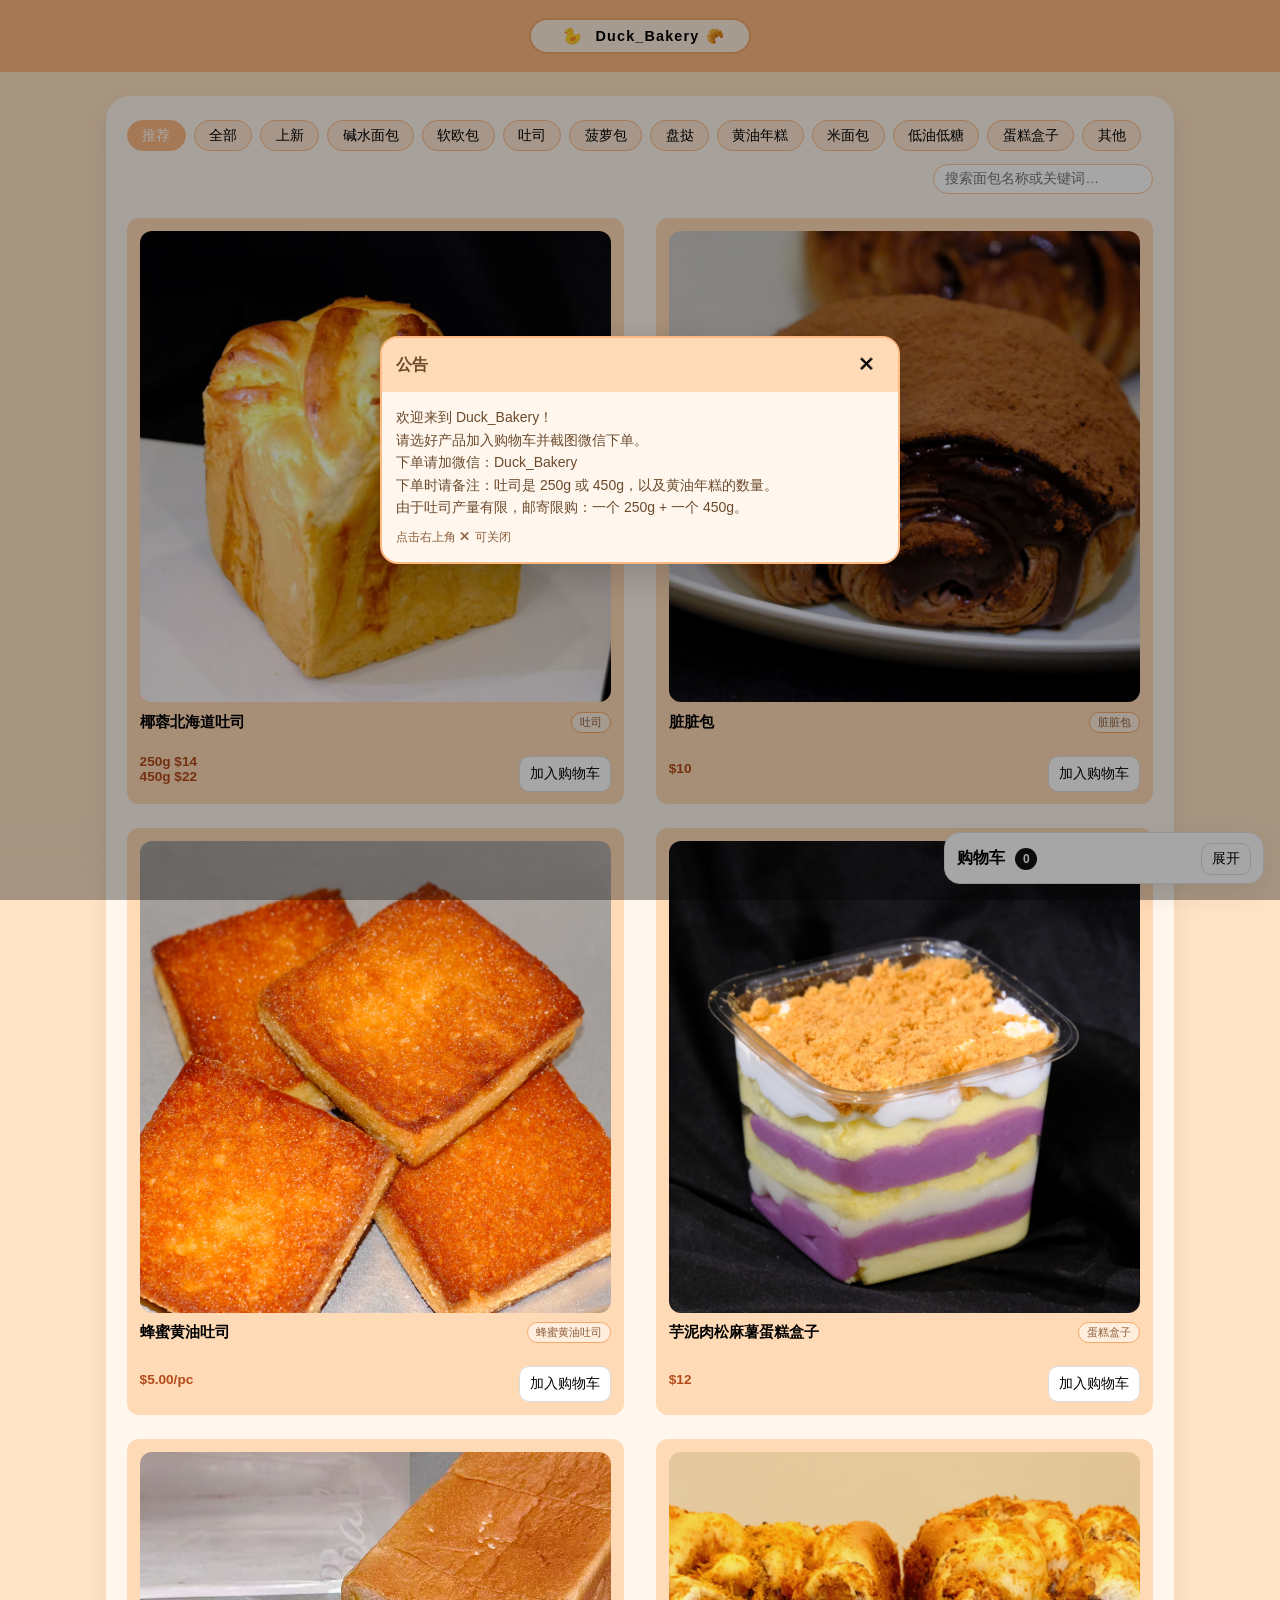
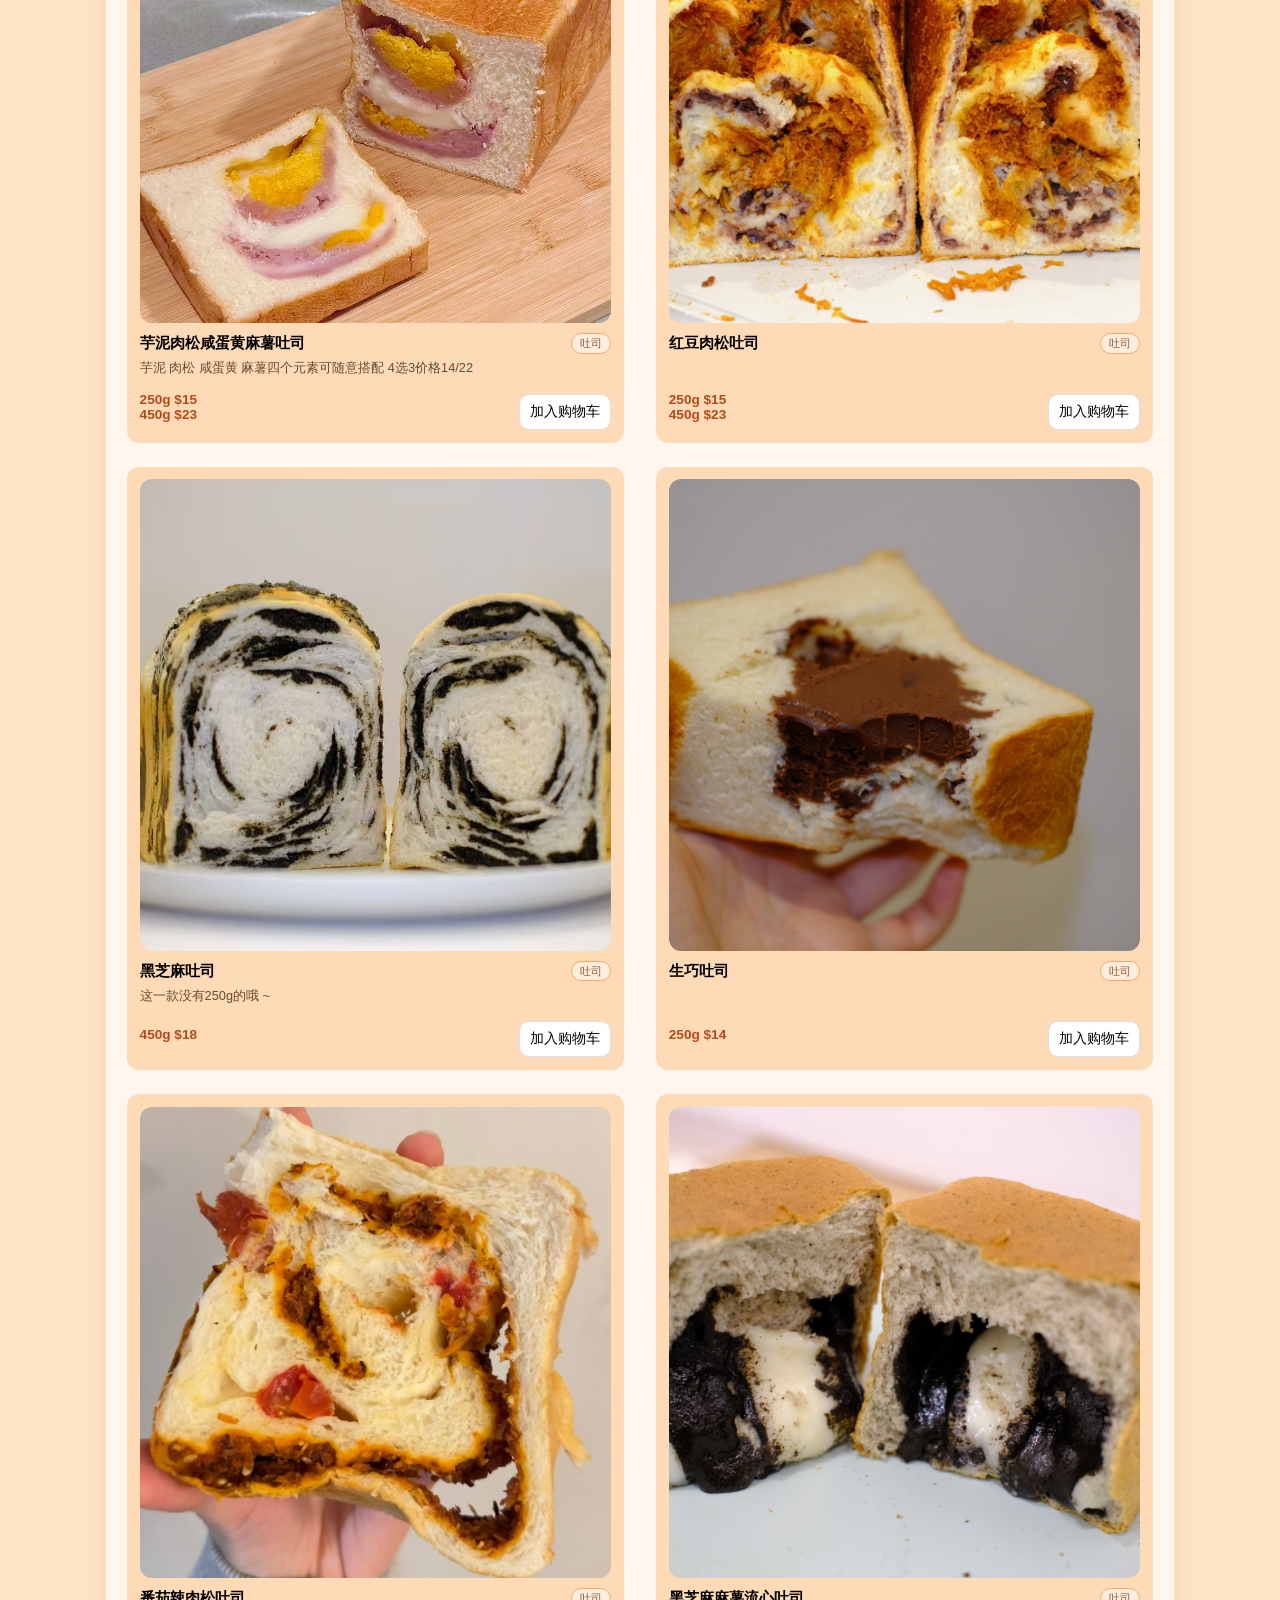
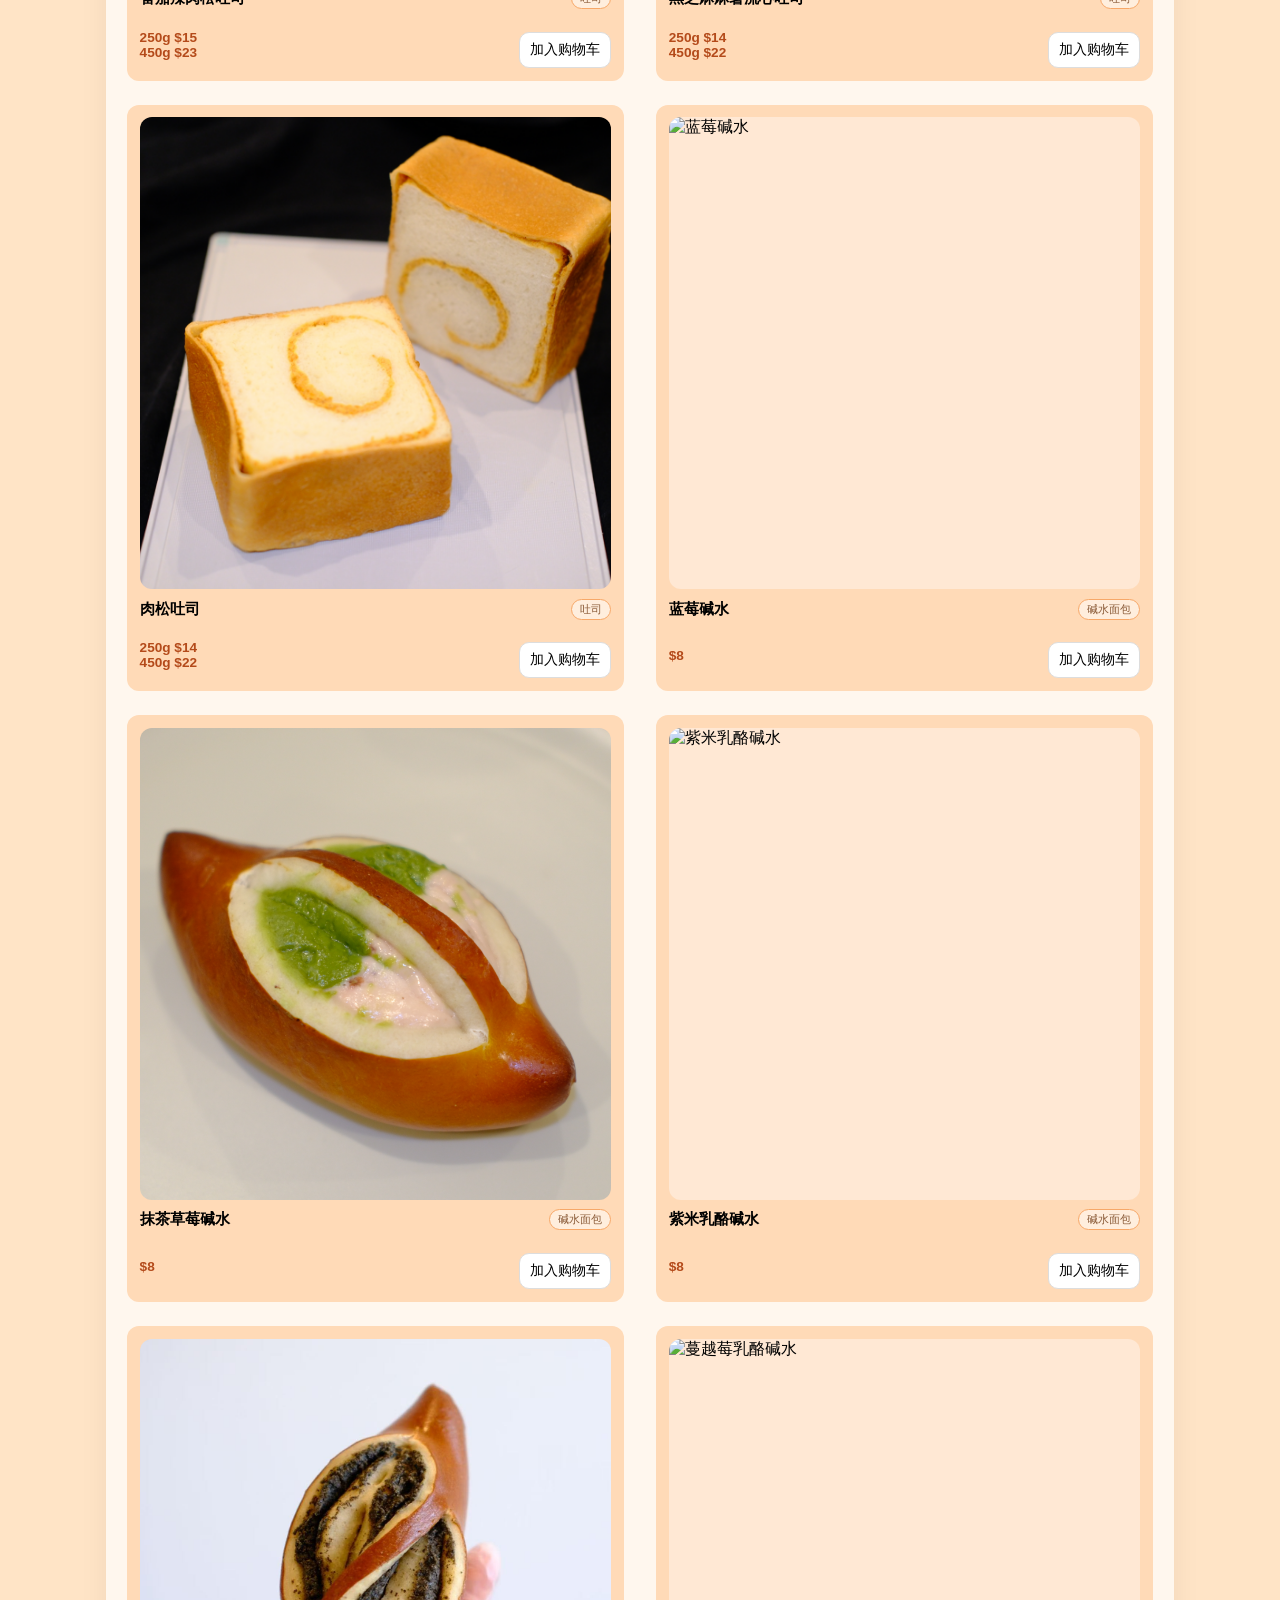
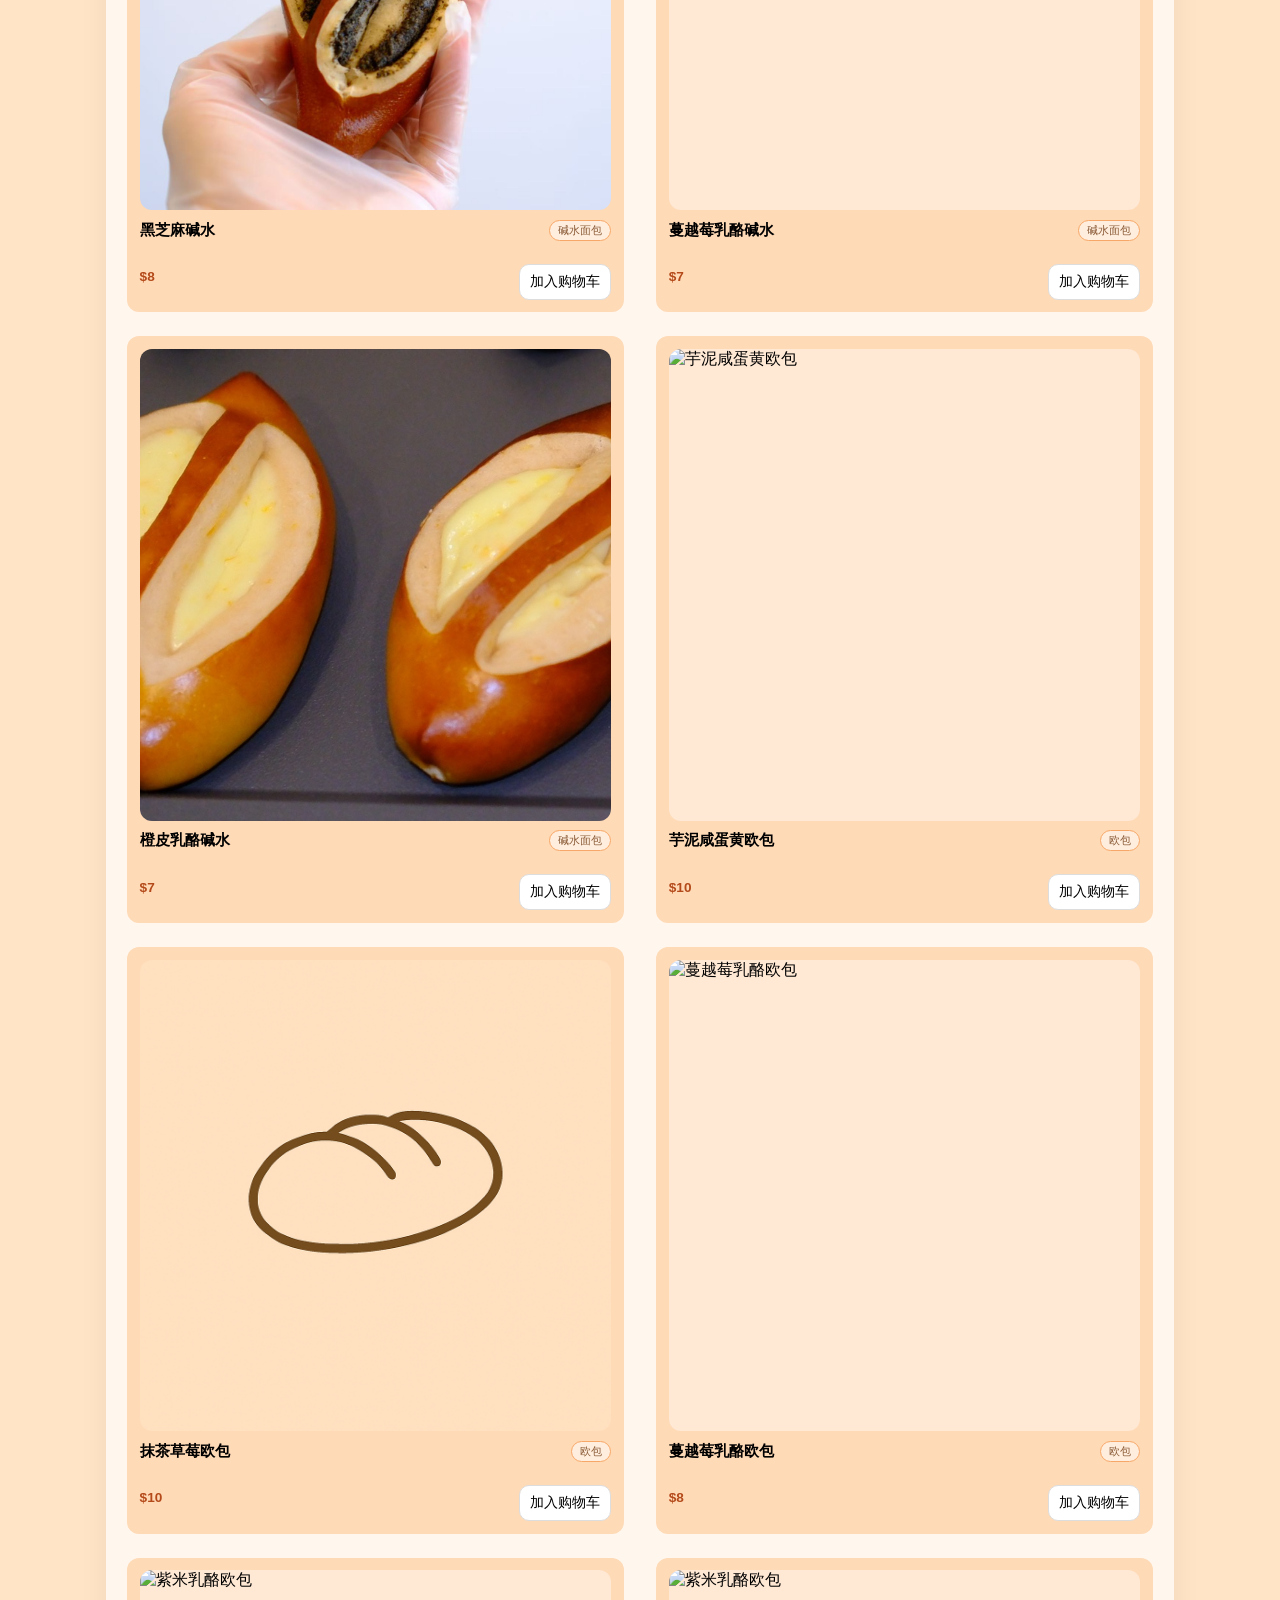
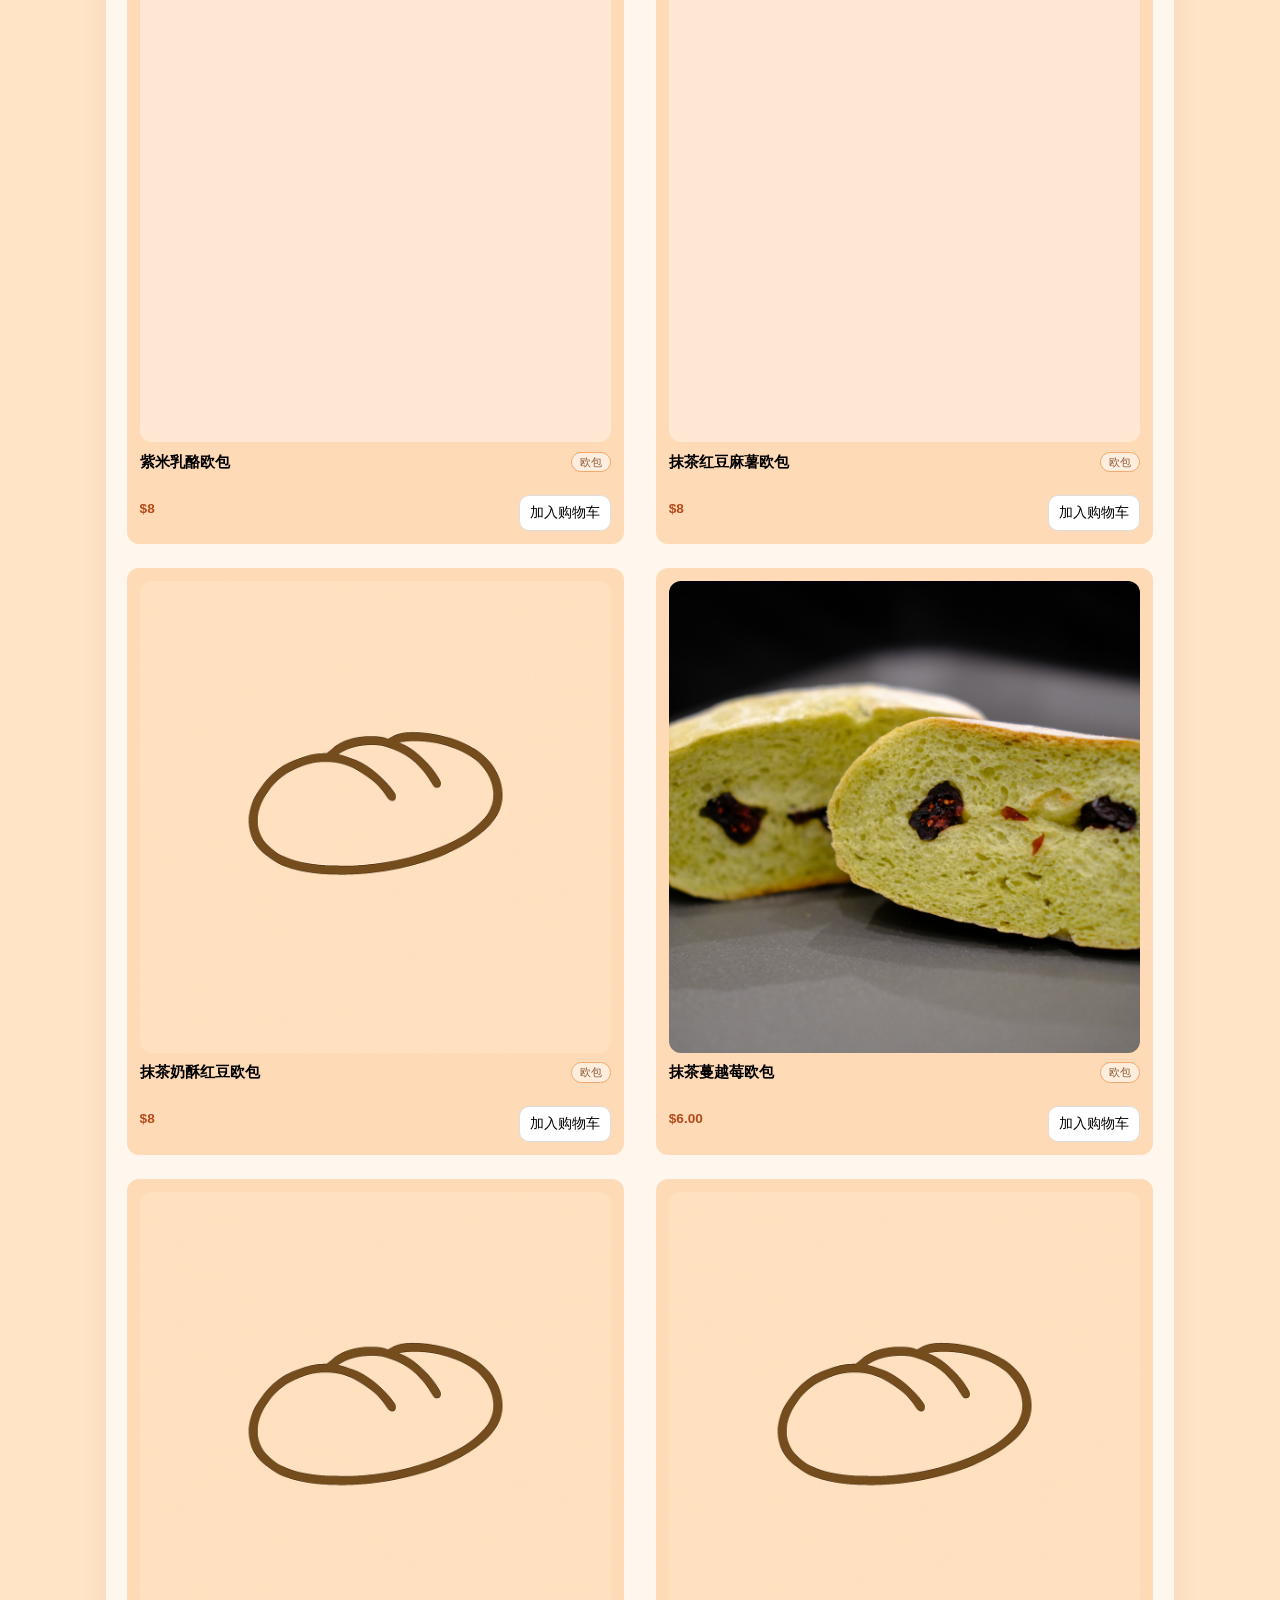
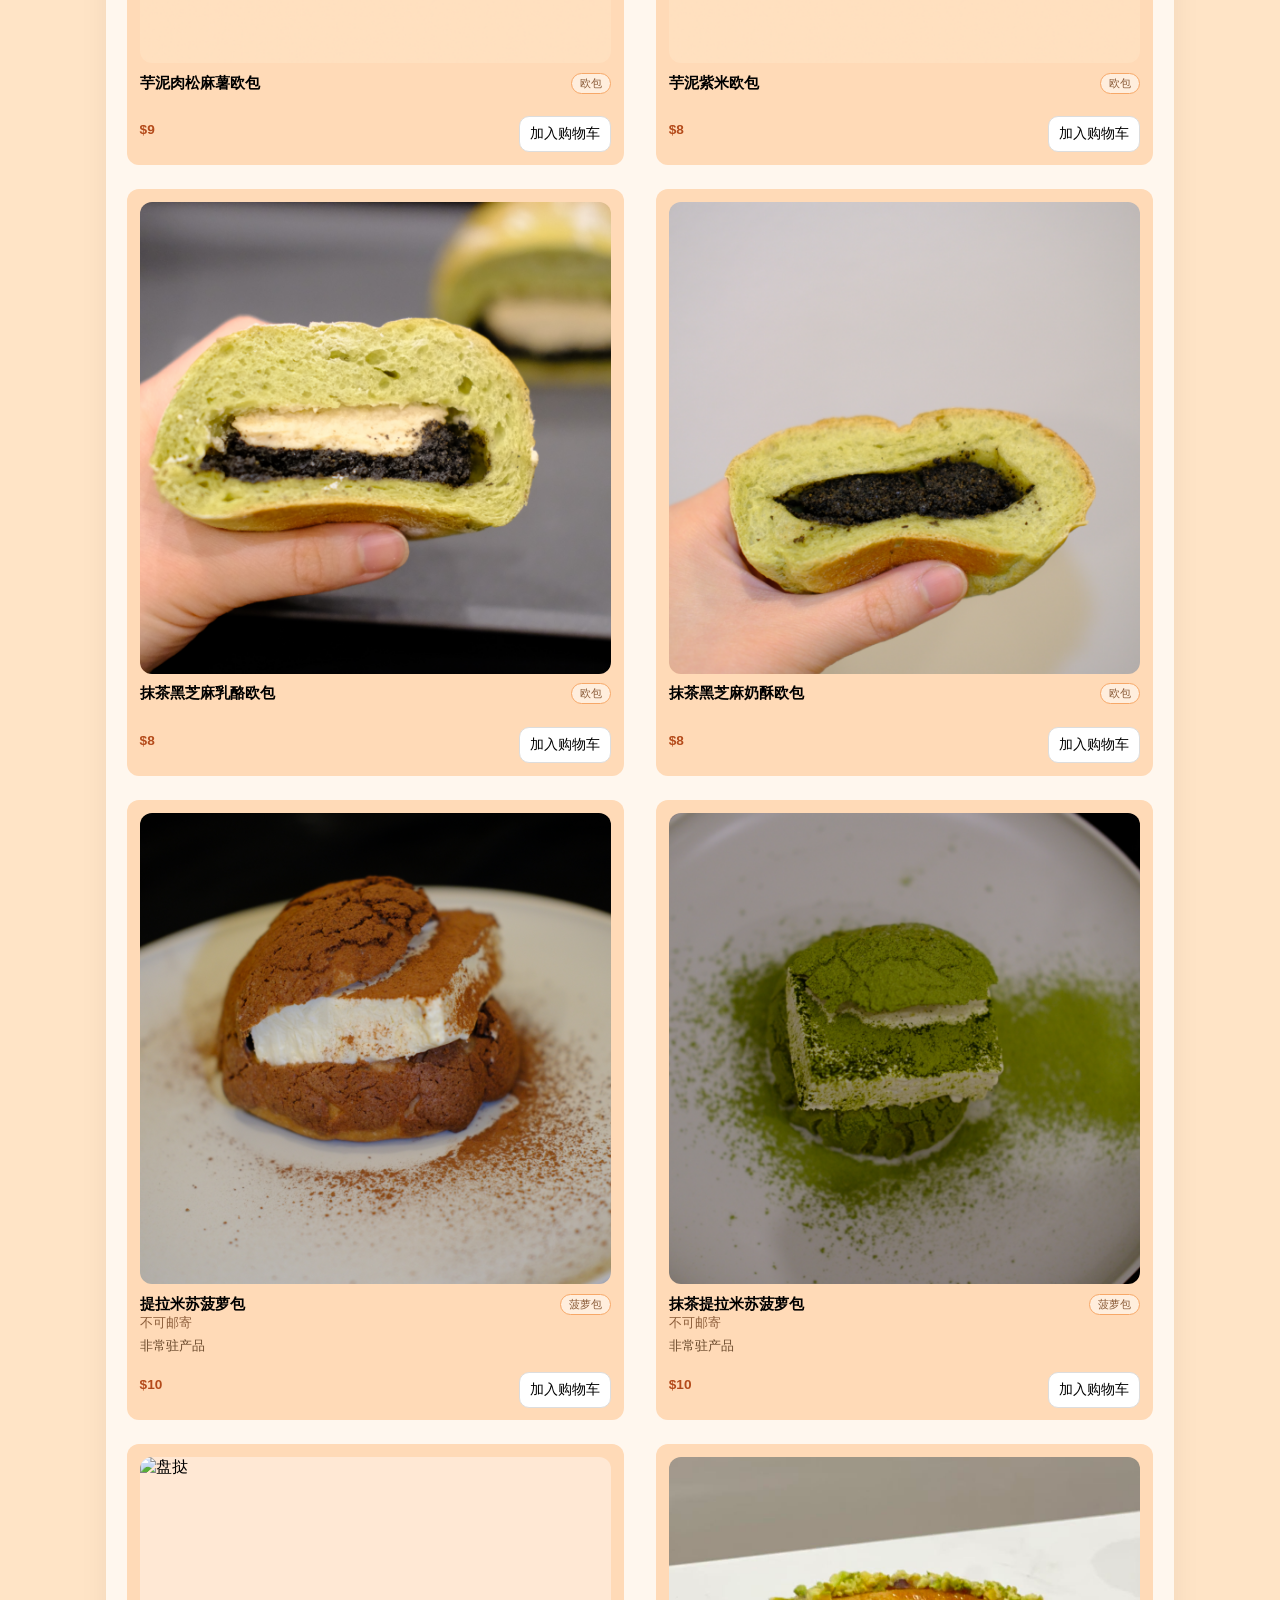
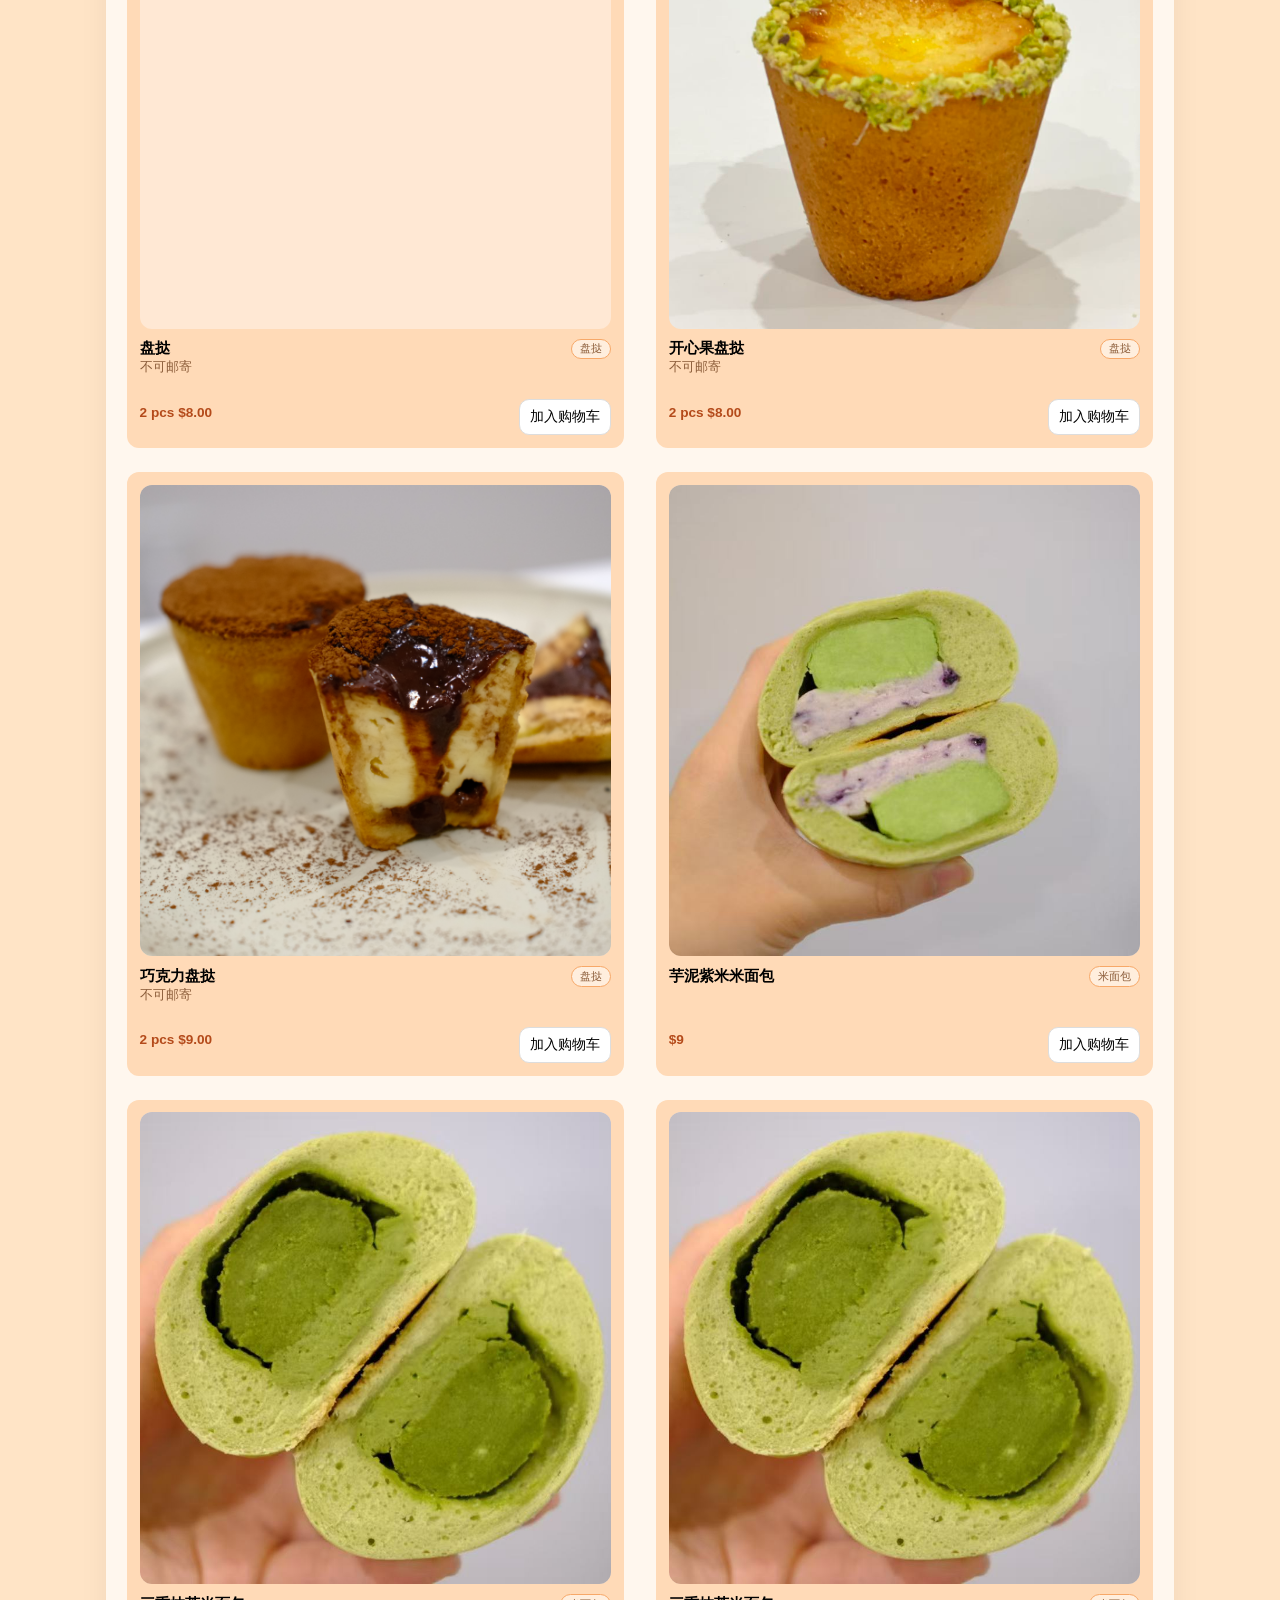
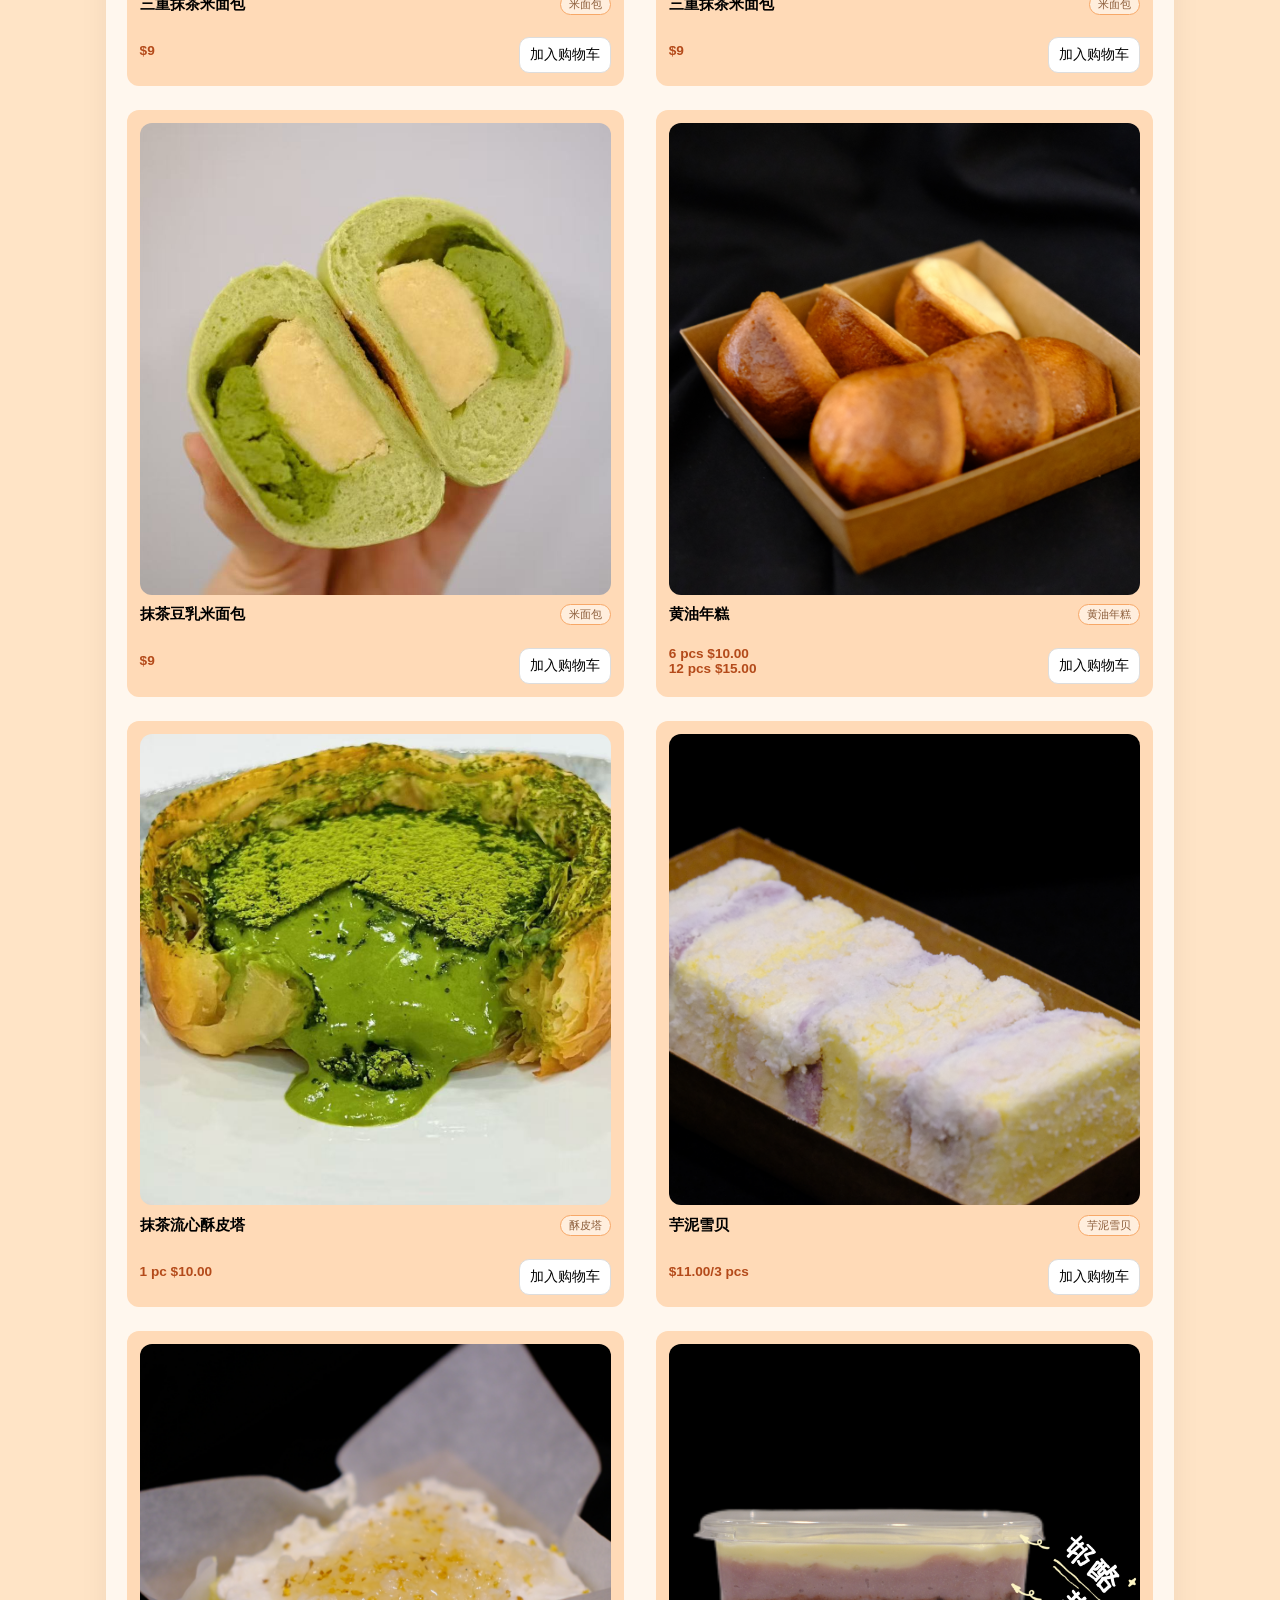
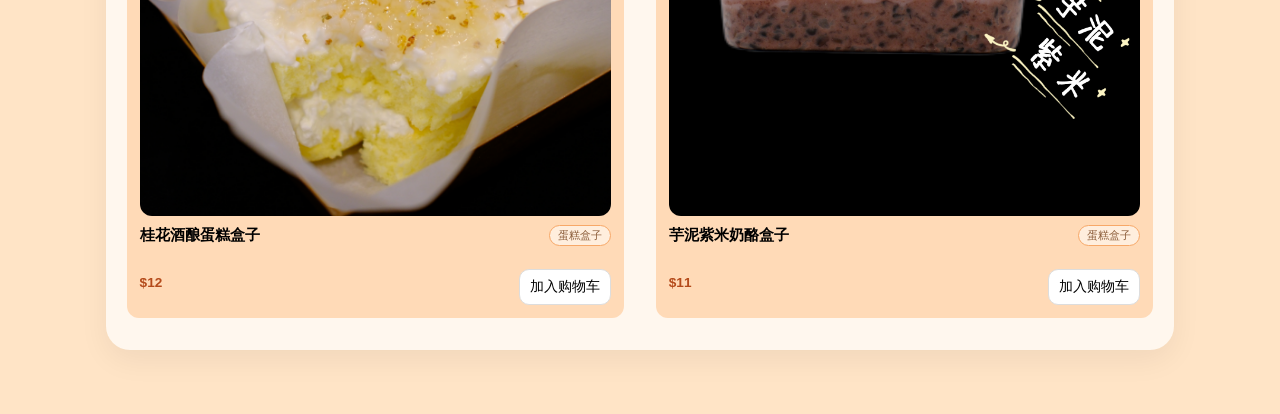
==== commit dbe55f4c: "update" ====
--- a/index.html
+++ b/index.html
@@ -358,6 +358,66 @@
       color:#fff;
     }
 
+
+    /* 公告弹窗 */
+
+    .notice-mask{
+    position: fixed;
+    inset: 0;
+    background: rgba(0,0,0,.35);
+    display: none;           /* 默认隐藏，JS 打开 */
+    align-items: center;
+    justify-content: center;
+    z-index: 10000;
+    padding: 16px;
+  }
+  .notice-mask.show{ display: flex; }
+
+  .notice-box{
+    width: min(520px, 100%);
+    background: #fff7ee;
+    border: 2px solid #ffba84;
+    border-radius: 18px;
+    box-shadow: 0 12px 40px rgba(0,0,0,.18);
+    overflow: hidden;
+    position: relative;
+  }
+  .notice-header{
+    padding: 12px 14px;
+    background: #ffdab7;
+    display:flex;
+    align-items:center;
+    justify-content: space-between;
+    gap: 10px;
+  }
+  .notice-title{
+    font-weight: 700;
+    font-size: 16px;
+    color: #6b4a2c;
+  }
+  .notice-close{
+    border: none;
+    background: transparent;
+    cursor: pointer;
+    font-size: 18px;
+    line-height: 1;
+    padding: 6px 8px;
+    border-radius: 10px;
+  }
+  .notice-close:hover{ background: rgba(255,255,255,.6); }
+
+  .notice-body{
+    padding: 14px;
+    color: #6b4a2c;
+    font-size: 14px;
+    line-height: 1.6;
+  }
+  .notice-body .hint{
+    margin-top: 10px;
+    font-size: 12px;
+    color: #8b5c39;
+  }
+/* 公告弹窗 */
     @media (max-width: 768px) {
       .cart-panel{
         right: 10px;
@@ -377,6 +437,30 @@
       🥐
     </div>
   </header>
+
+
+
+<div id="noticeMask" class="notice-mask" role="dialog" aria-modal="true">
+  <div class="notice-box">
+    <div class="notice-header">
+      <div class="notice-title">公告</div>
+      <button id="noticeClose" class="notice-close" aria-label="关闭公告">✕</button>
+    </div>
+    <div class="notice-body">
+  <div>欢迎来到 Duck_Bakery！</div>
+  <div>请选好产品加入购物车并截图微信下单。</div>
+  <div>下单请加微信：Duck_Bakery</div>
+  <div>下单时请备注：吐司是 250g 或 450g，以及黄油年糕的数量。</div>
+  <div>由于吐司产量有限，邮寄限购：一个 250g + 一个 450g。</div>
+  <div class="hint">点击右上角 ✕ 可关闭</div>
+</div>
+  </div>
+</div>
+
+
+
+
+
 
   <div class="page-wrap">
     <div class="panel">
@@ -393,7 +477,7 @@
           <button class="filter-btn" data-filter="tart">盘挞</button>
           <!-- <button class="filter-btn" data-filter="bagel">贝果球</button> -->
           <button class="filter-btn" data-filter="butter">黄油年糕</button>
-          <!-- <button class="filter-btn" data-filter="rice">米面包</button> -->
+          <button class="filter-btn" data-filter="rice">米面包</button>
           <button class="filter-btn" data-filter="health">低油低糖</button>
           <button class="filter-btn" data-filter="cakebox">蛋糕盒子</button>
           <button class="filter-btn" data-filter="mix">其他</button>
@@ -535,7 +619,7 @@
 
         
 
-        <div
+      <div
           class="card"
           data-category="toast "
           data-name="红豆肉松吐司"
@@ -561,6 +645,27 @@
 
         <div
           class="card"
+          data-category="toast special"
+          data-name="黑芝麻吐司"
+          data-keywords="黑芝麻 吐司"
+        >
+          <div class="card-img">
+            <img src="黑芝麻吐司.jpg" alt="黑芝麻吐司">
+          </div>
+          <div class="card-title">黑芝麻吐司</div>
+          <div class="card-meta">  </div>
+          <div class="card-desc"> 这一款没有250g的哦 ~
+            
+          </div>
+          <div class="card-footer">
+            <span class="price">
+              450g $18 
+            <span class="tag">吐司</span>
+          </div>
+        </div>
+
+        <div
+          class="card"
           data-category="toast"
           data-name="生巧吐司"
           data-keywords="巧克力 吐司"
@@ -651,7 +756,7 @@
         </div>
 
 
-        <div
+        <!-- <div
           class="card"
           data-category="toast"
           data-name="三重巧克力牛乳吐司"
@@ -671,7 +776,7 @@
               450g   $16</span>
             <span class="tag">吐司</span>
           </div>
-        </div>
+        </div> -->
 
         <!-- <div
           class="card"
@@ -1427,7 +1532,7 @@
         </div>
 
 
-        <div
+      <div
           class="card"
           data-category="rice new"
           data-name="芋泥紫米米面包"
@@ -1445,11 +1550,98 @@
             <span class="price">$8</span>
             <span class="tag">米面包</span>
           </div>
-        </div> -->
+        </div> -->    
+
+      <div
+          class="card"
+          data-category="rice"
+          data-name="开心果蓝莓米面包"
+          data-keywords="开心果 蓝莓 米面包 "
+        >
+          <div class="card-img">
+            <img src="开心果蓝莓米面包.jpg" alt="开心果蓝莓米面包">
+          </div>
+          <div class="card-title">芋泥紫米米面包</div>
+          <div class="card-meta">  </div>
+          <div class="card-desc">
+            
+          </div>
+          <div class="card-footer">
+            <span class="price">$9</span>
+            <span class="tag">米面包</span>
+          </div>
+        </div>
+
+
+
+        <div
+          class="card"
+          data-category="rice"
+          data-name="三重抹茶米面包"
+          data-keywords="抹茶 米面包 "
+        >
+          <div class="card-img">
+            <img src="三重抹茶米面包.jpg" alt="三重抹茶米面包">
+          </div>
+          <div class="card-title">三重抹茶米面包</div>
+          <div class="card-meta">  </div>
+          <div class="card-desc">
+            
+          </div>
+          <div class="card-footer">
+            <span class="price">$9</span>
+            <span class="tag">米面包</span>
+          </div>
+        </div>
+
+
+
+         <div
+          class="card"
+          data-category="rice"
+          data-name="三重抹茶米面包"
+          data-keywords="抹茶 米面包 "
+        >
+          <div class="card-img">
+            <img src="三重抹茶米面包.jpg" alt="三重抹茶米面包">
+          </div>
+          <div class="card-title">三重抹茶米面包</div>
+          <div class="card-meta">  </div>
+          <div class="card-desc">
+            
+          </div>
+          <div class="card-footer">
+            <span class="price">$9</span>
+            <span class="tag">米面包</span>
+          </div>
+        </div>
+
+
+         <div
+          class="card"
+          data-category="rice"
+          data-name="抹茶豆乳米面包"
+          data-keywords="抹茶 豆乳 米面包 "
+        >
+          <div class="card-img">
+            <img src="抹茶豆乳米面包.jpg" alt="抹茶豆乳米面包">
+          </div>
+          <div class="card-title">抹茶豆乳米面包</div>
+          <div class="card-meta">  </div>
+          <div class="card-desc">
+            
+          </div>
+          <div class="card-footer">
+            <span class="price">$9</span>
+            <span class="tag">米面包</span>
+          </div>
+        </div>
+
+
 <!-- 米面包区域  --> 
 
 <!-- 杂货区域  --> 
-          <div
+        <div
           class="card"
           data-category="butter special"
           data-name="黄油年糕"
@@ -1472,7 +1664,27 @@
           </div>
         </div>
 
-
+        <div
+          class="card"
+          data-category="mix special"
+          data-name="抹茶流心酥皮塔"
+          data-keywords="抹茶流心酥皮塔"
+        >
+          <div class="card-img">
+            <img src="抹茶流心酥皮塔.jpg" alt="抹茶流心酥皮塔">
+          </div>
+          <div class="card-title">抹茶流心酥皮塔</div>
+          <div class="card-meta">  </div>
+          <div class="card-desc">
+            
+          </div>
+          <div class="card-footer">
+            <span class="price">
+                1 pc   $10.00
+            </span>
+            <span class="tag">酥皮塔</span>
+          </div>
+        </div>
 
         <!-- <div
           class="card"
@@ -1673,6 +1885,8 @@
     searchInput.addEventListener("input", () => {
     const keyword = searchInput.value.trim();
 
+
+    
     // 只要开始搜索，就自动切换到「全部」
     if (keyword !== "") {
       filterButtons.forEach(b => b.classList.remove("active"));
@@ -1860,7 +2074,33 @@
 
     // 初始化渲染
     renderCart();
-
+    // ===== 公告弹窗逻辑 =====
+const noticeMask = document.getElementById("noticeMask");
+const noticeClose = document.getElementById("noticeClose");
+
+// 页面加载完就显示
+window.addEventListener("load", () => {
+  noticeMask.classList.add("show");
+});
+
+// 点 X 关闭
+noticeClose.addEventListener("click", () => {
+  noticeMask.classList.remove("show");
+});
+
+// 点遮罩关闭
+noticeMask.addEventListener("click", (e) => {
+  if (e.target === noticeMask) {
+    noticeMask.classList.remove("show");
+  }
+});
+
+// 按 ESC 关闭
+document.addEventListener("keydown", (e) => {
+  if (e.key === "Escape") {
+    noticeMask.classList.remove("show");
+  }
+});
   </script>
 </body>
 </html>
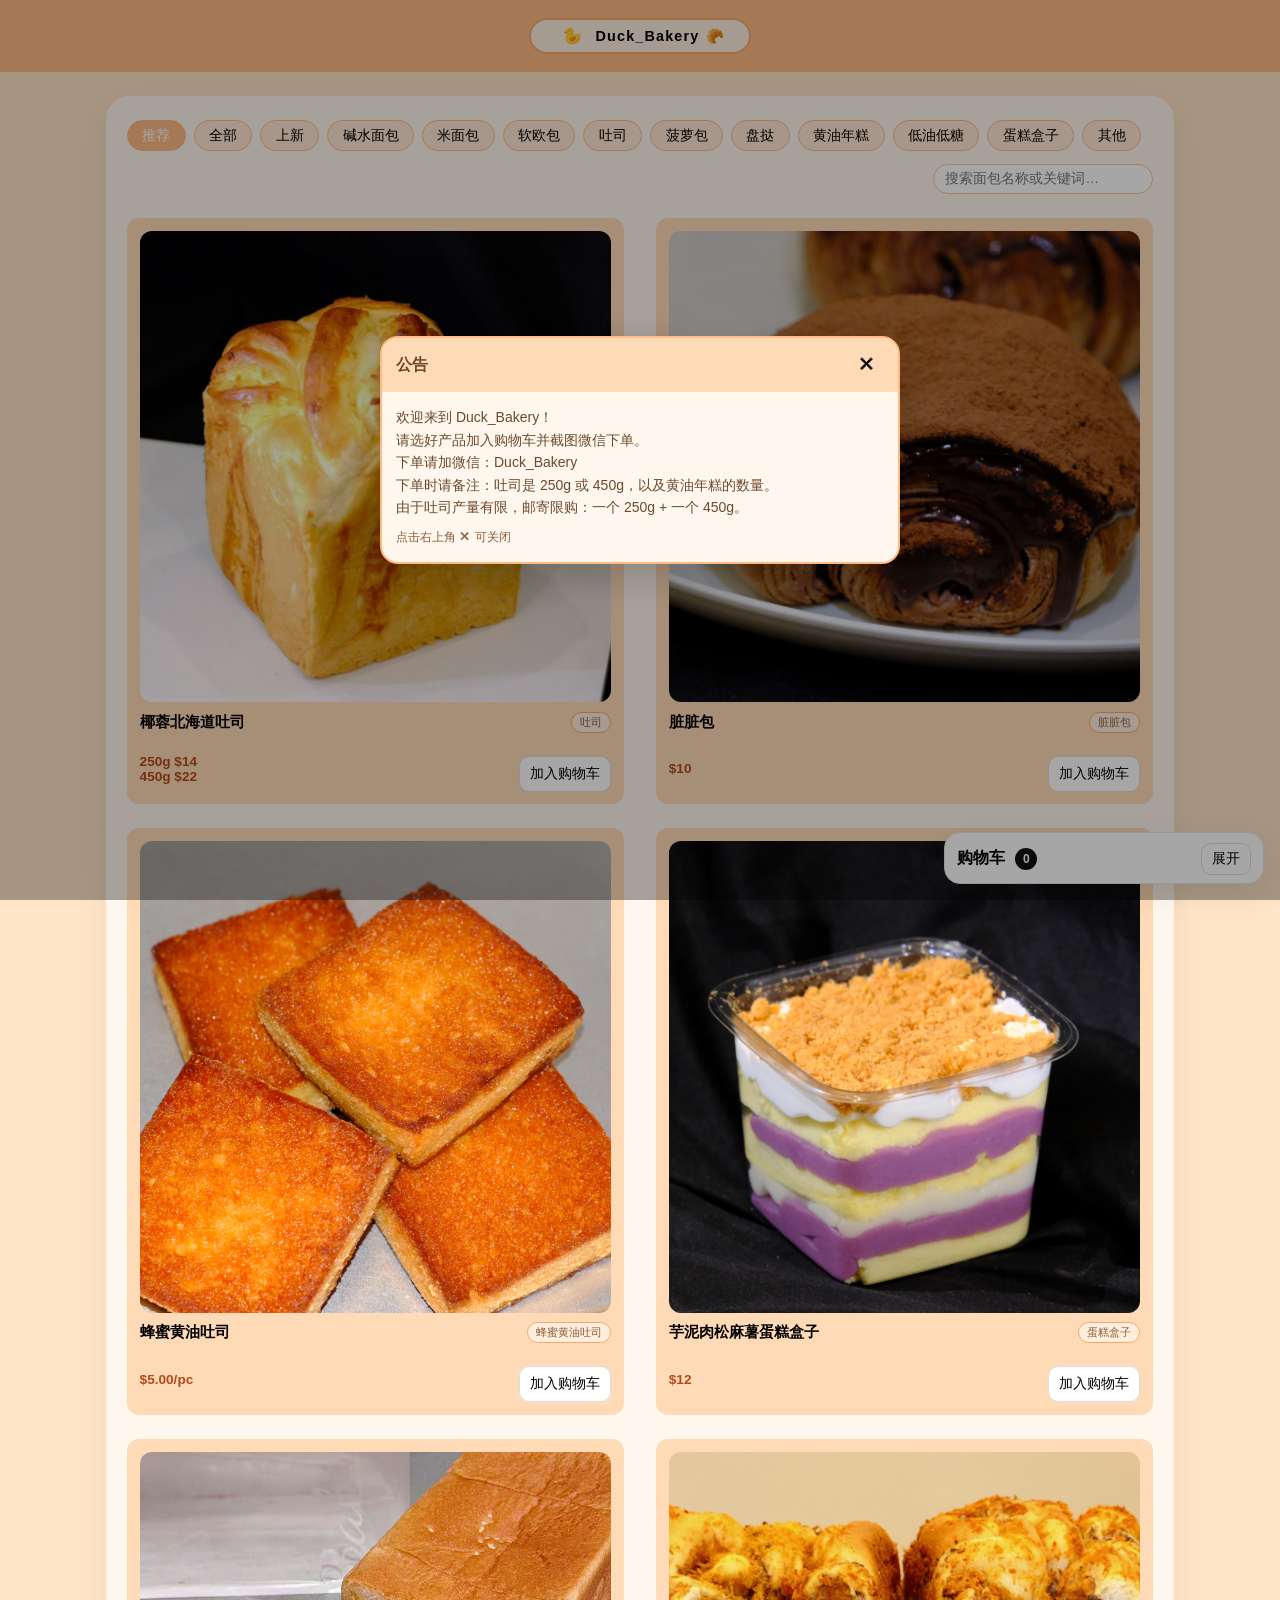
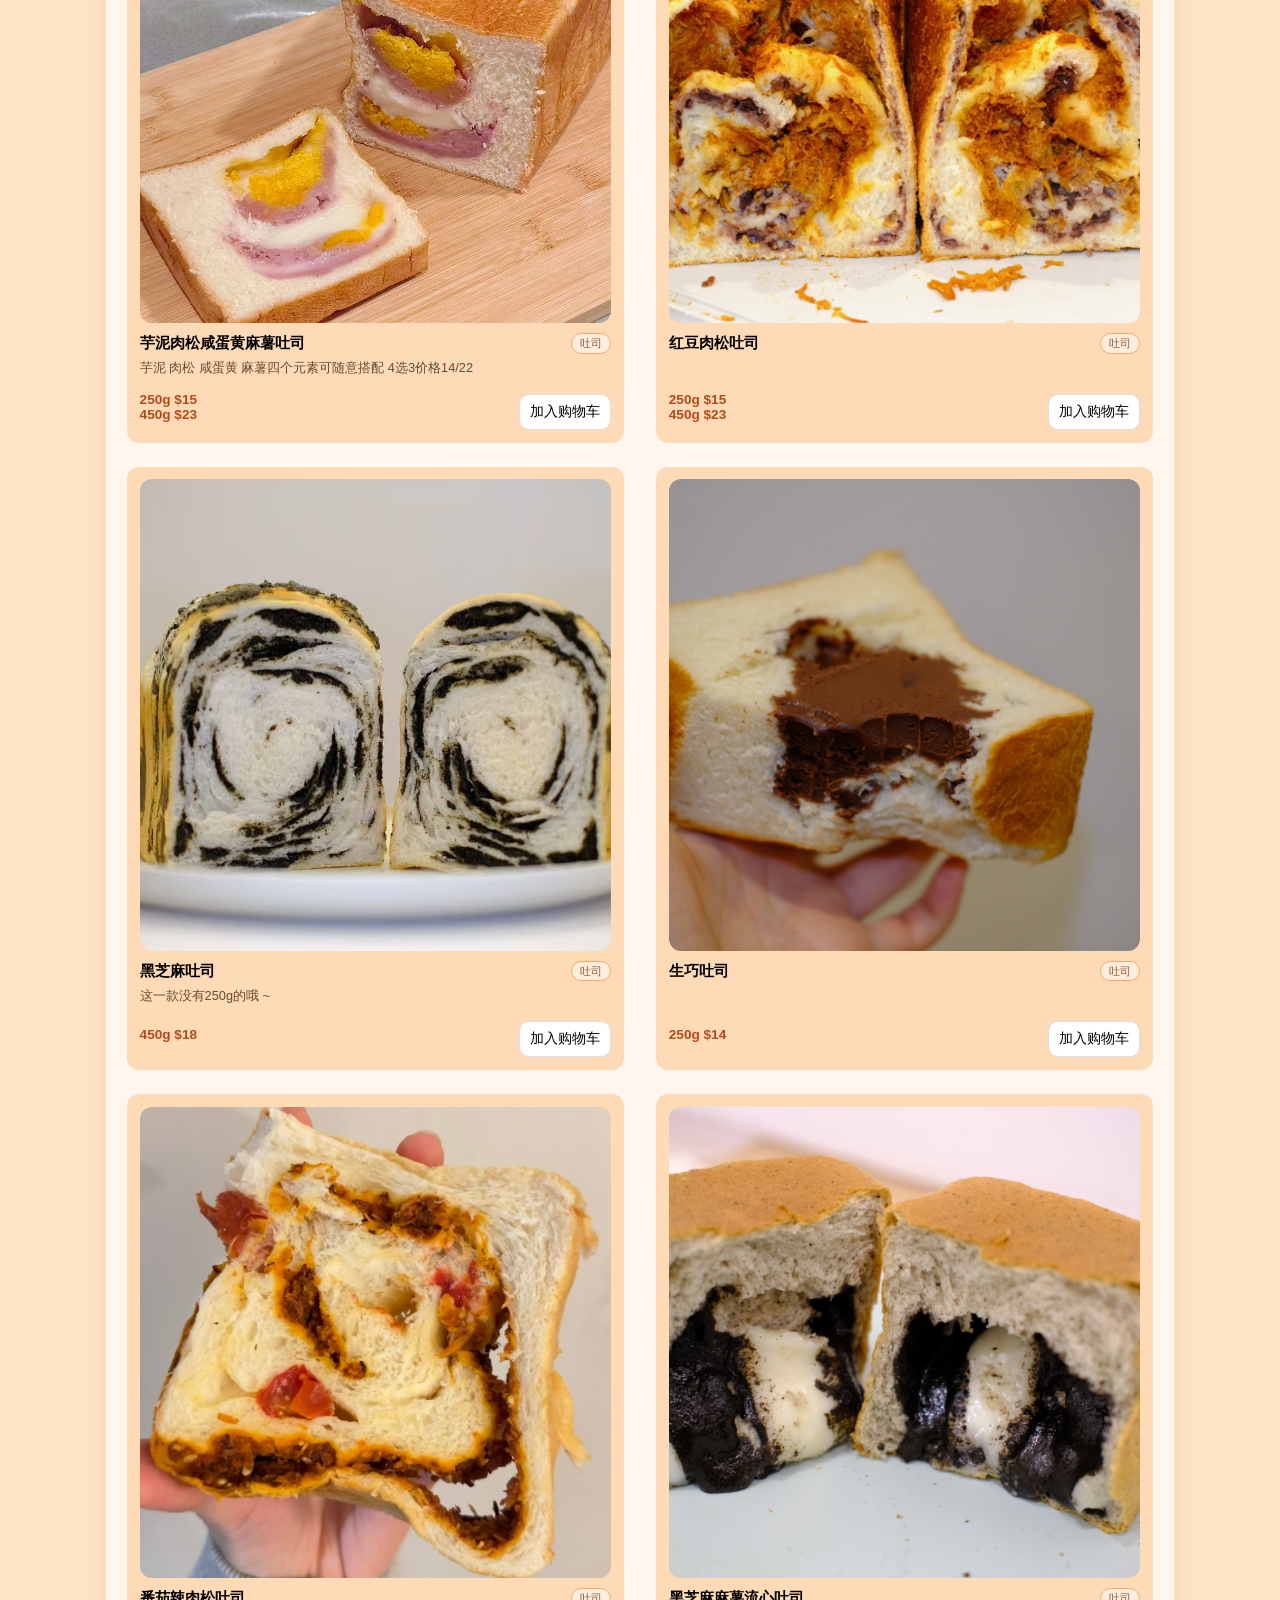
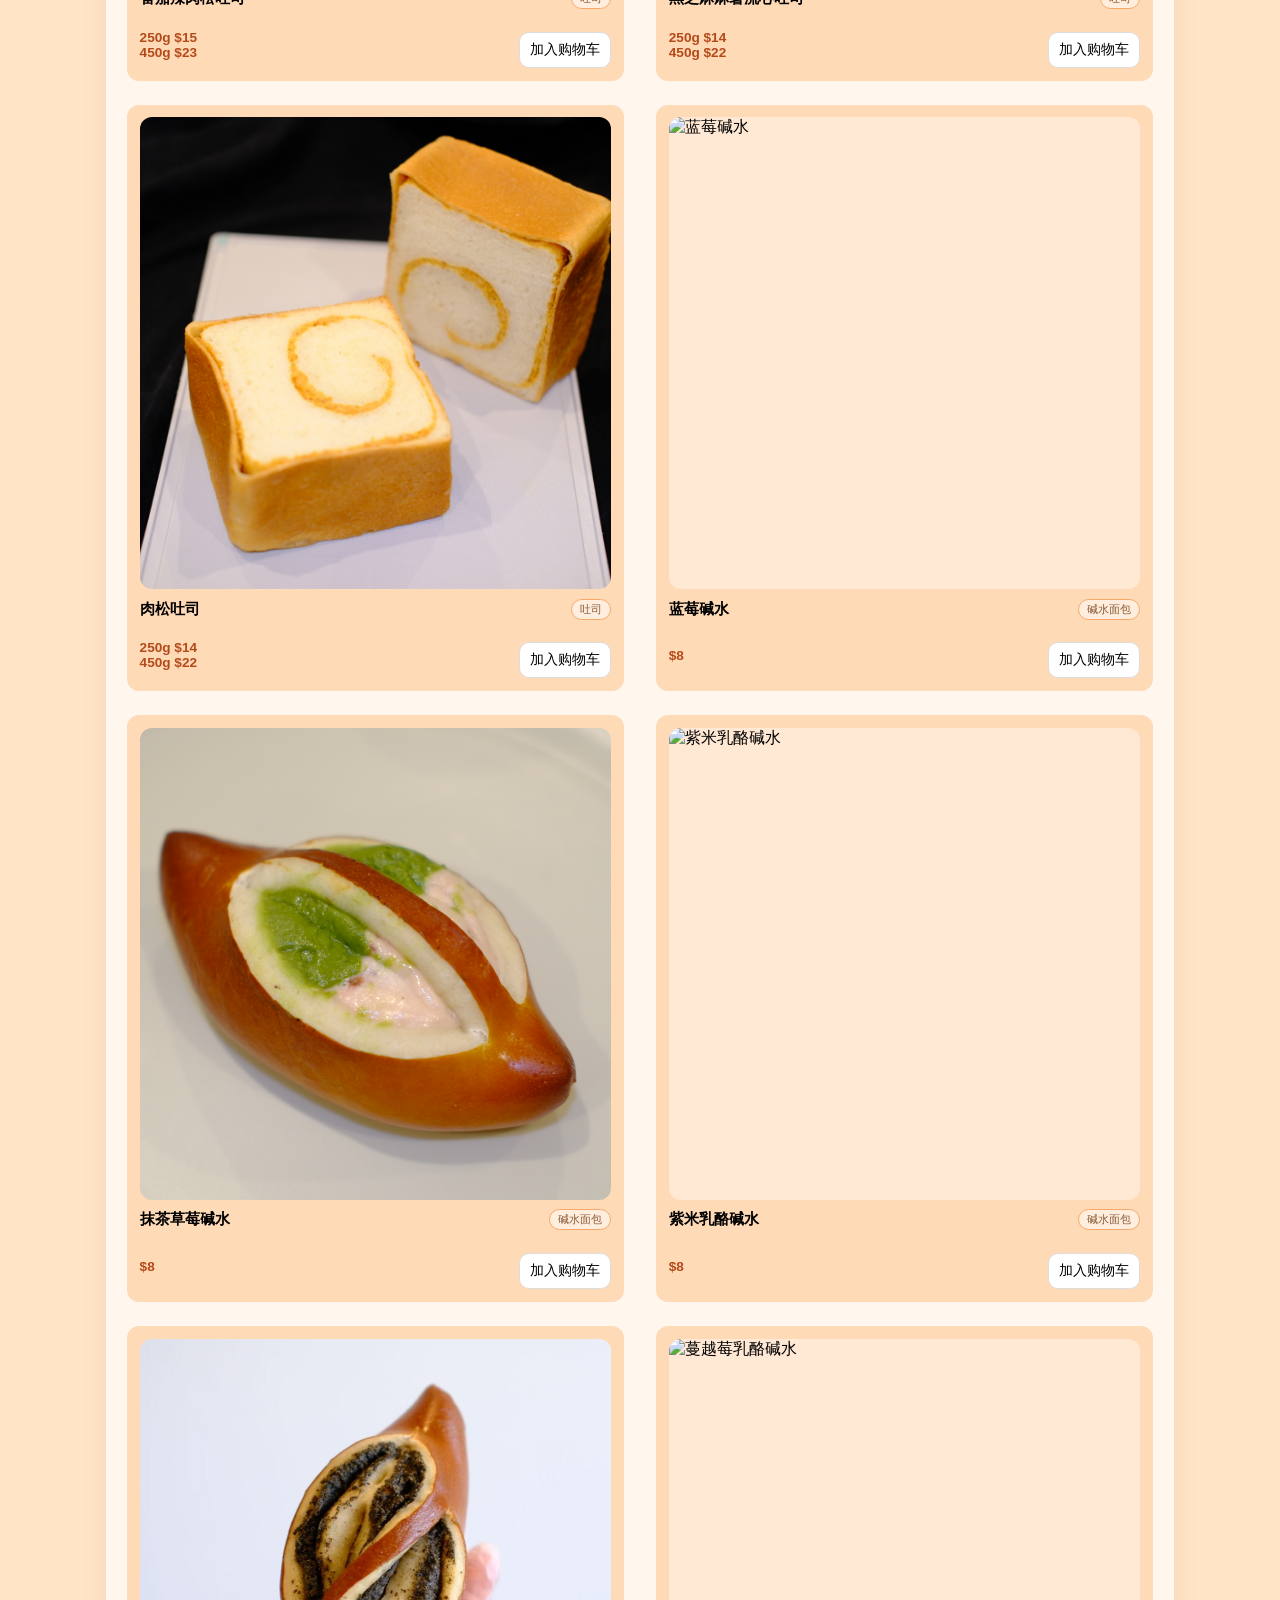
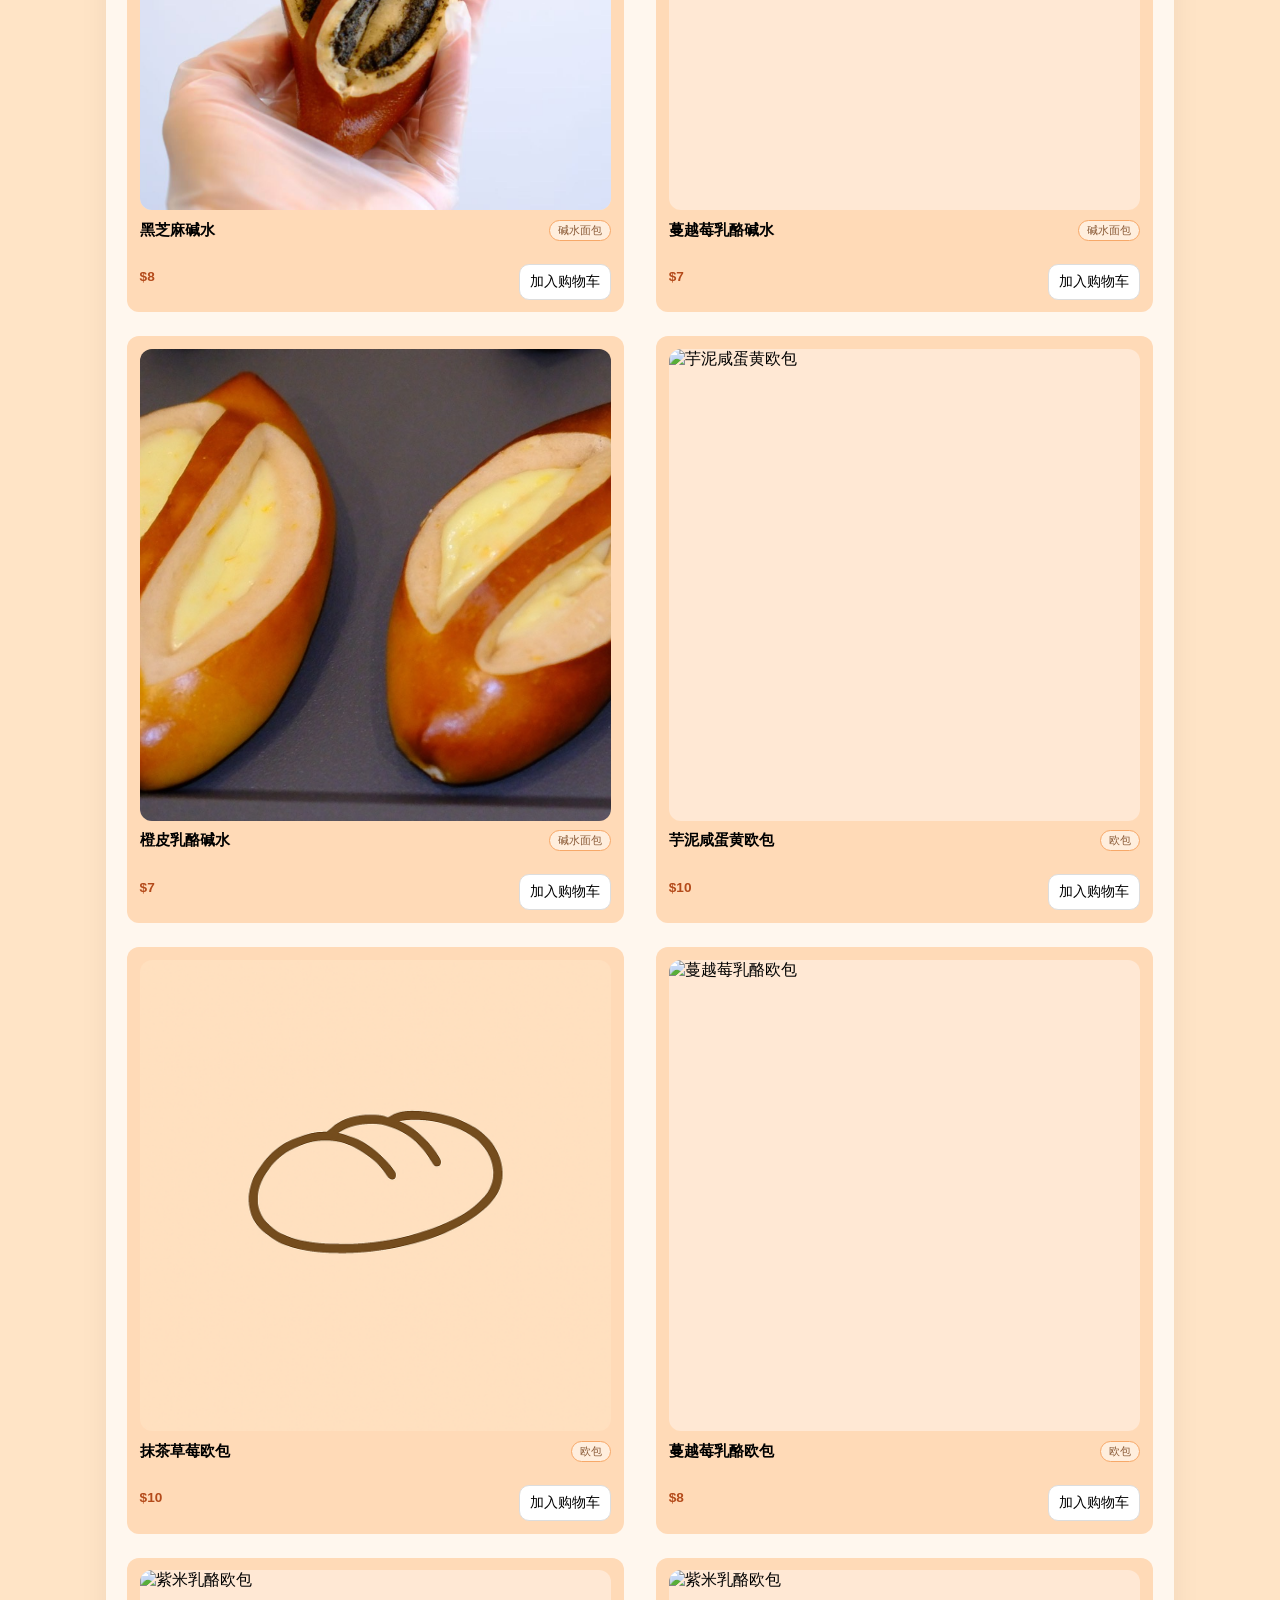
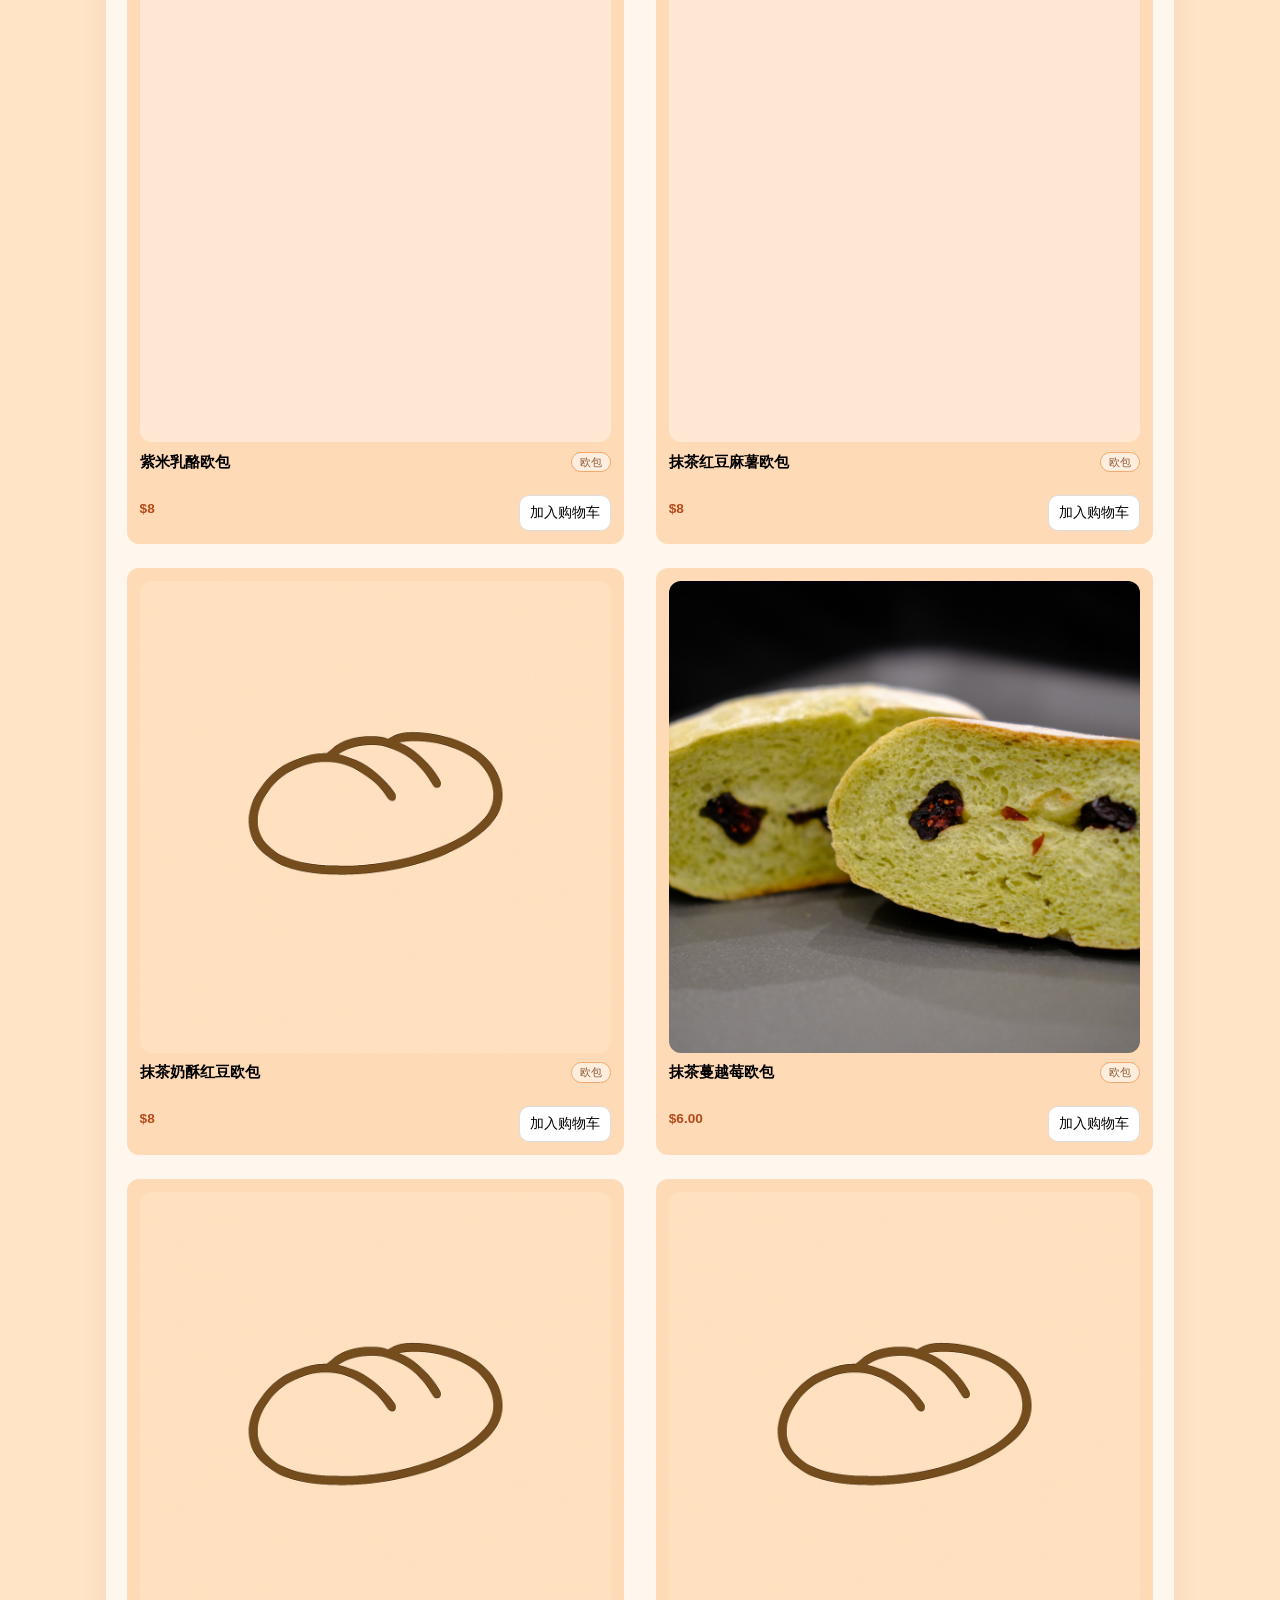
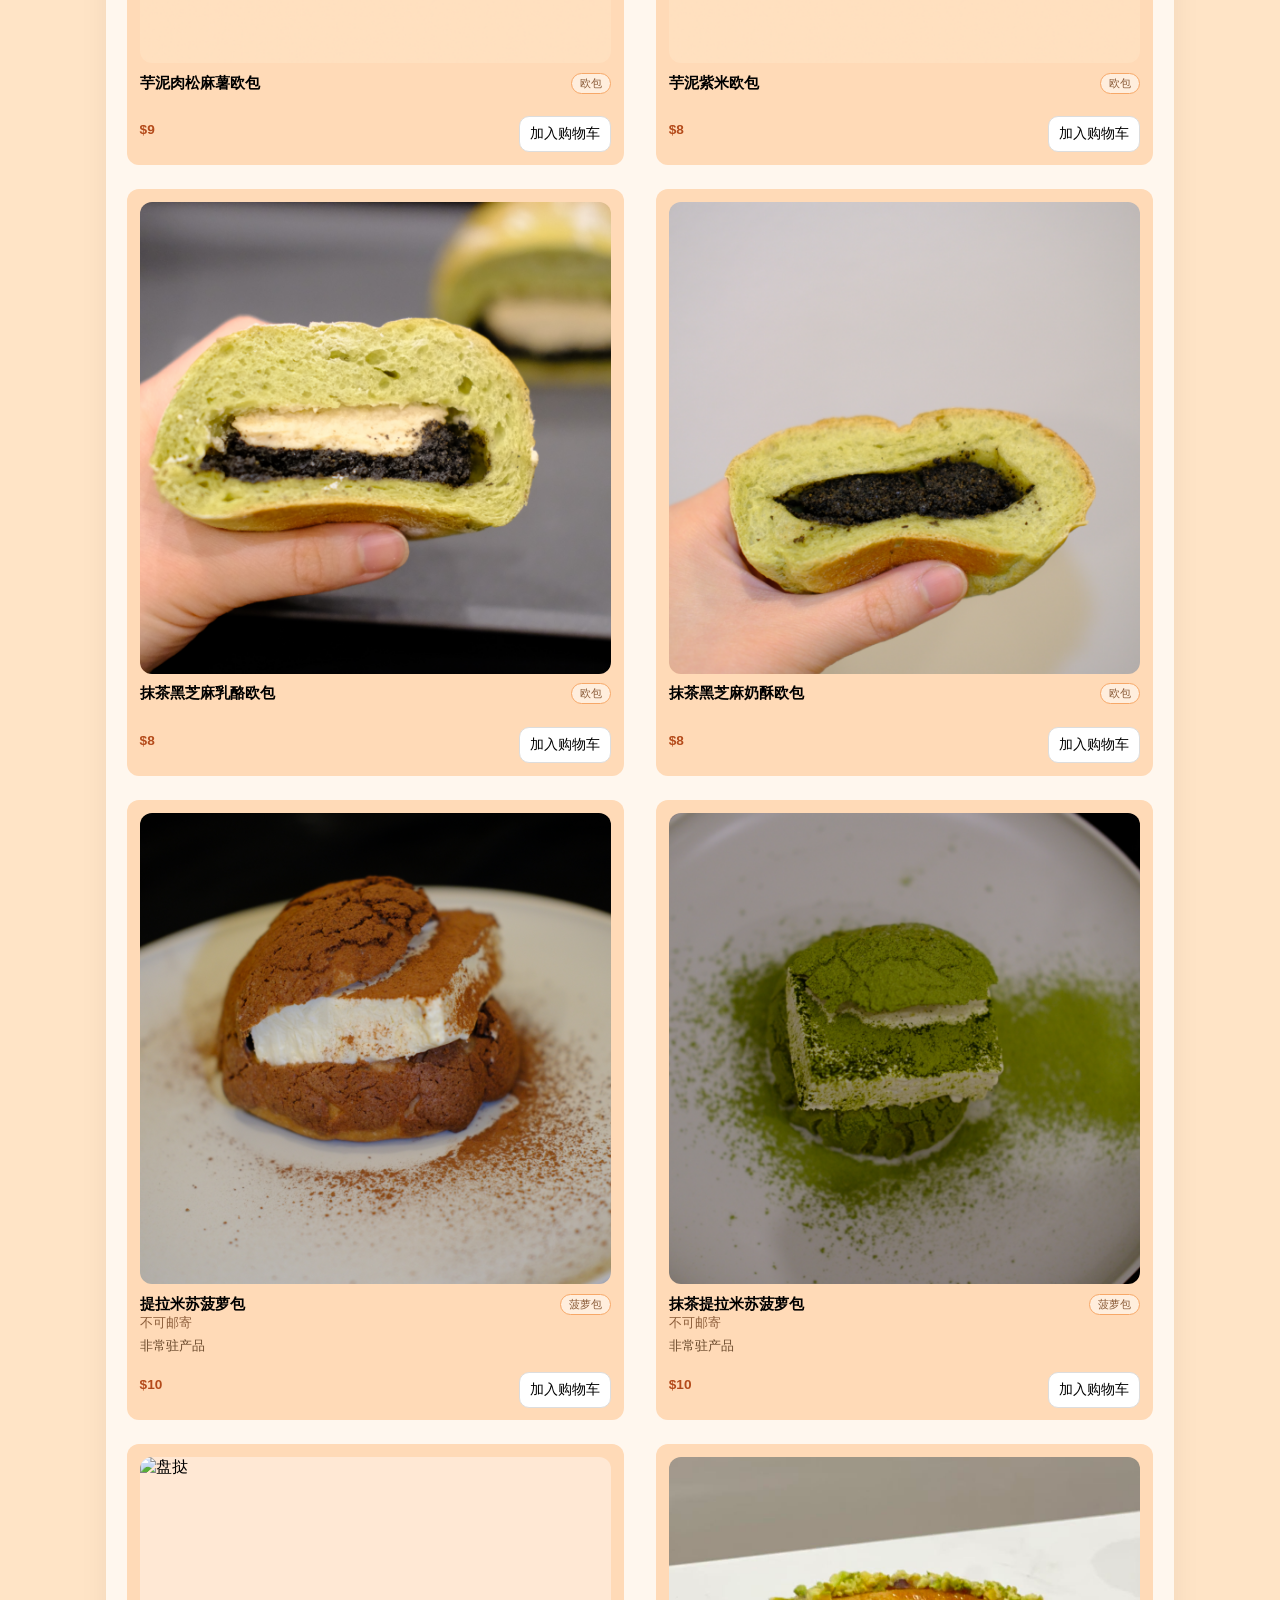
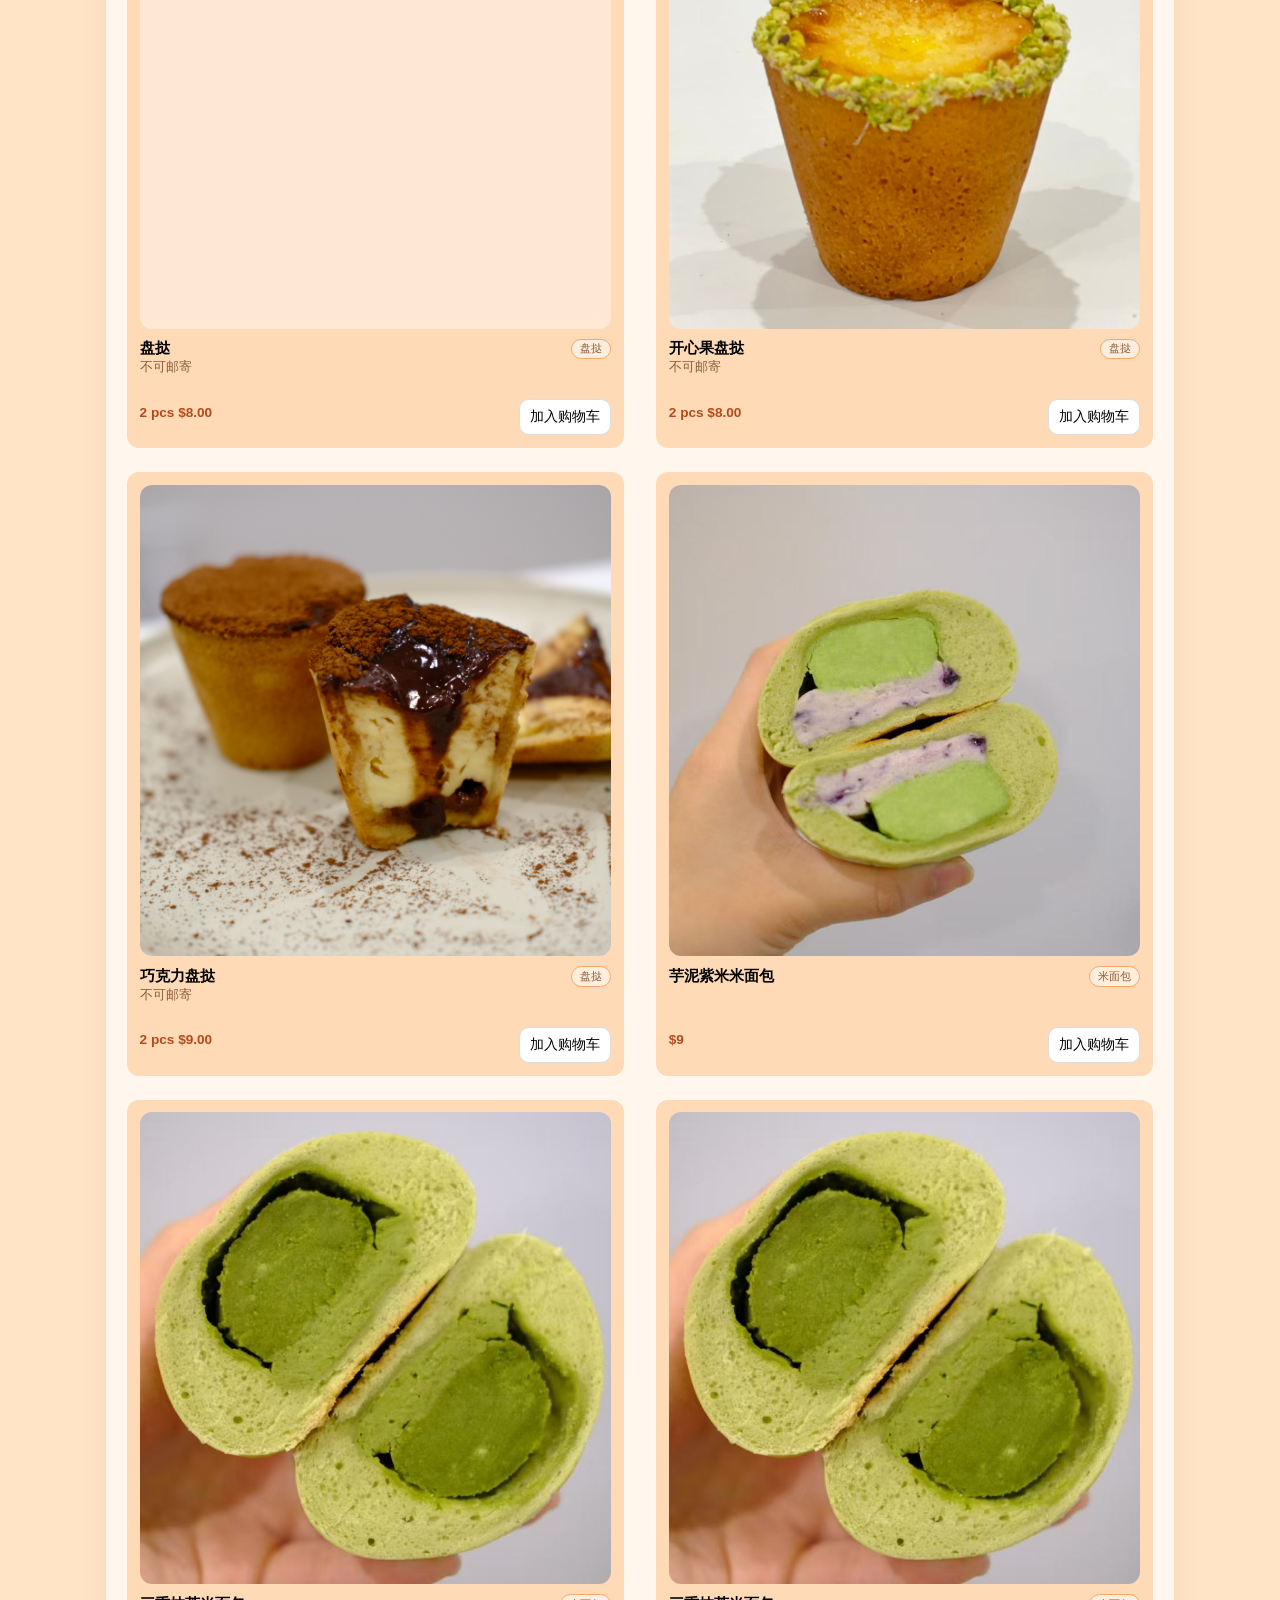
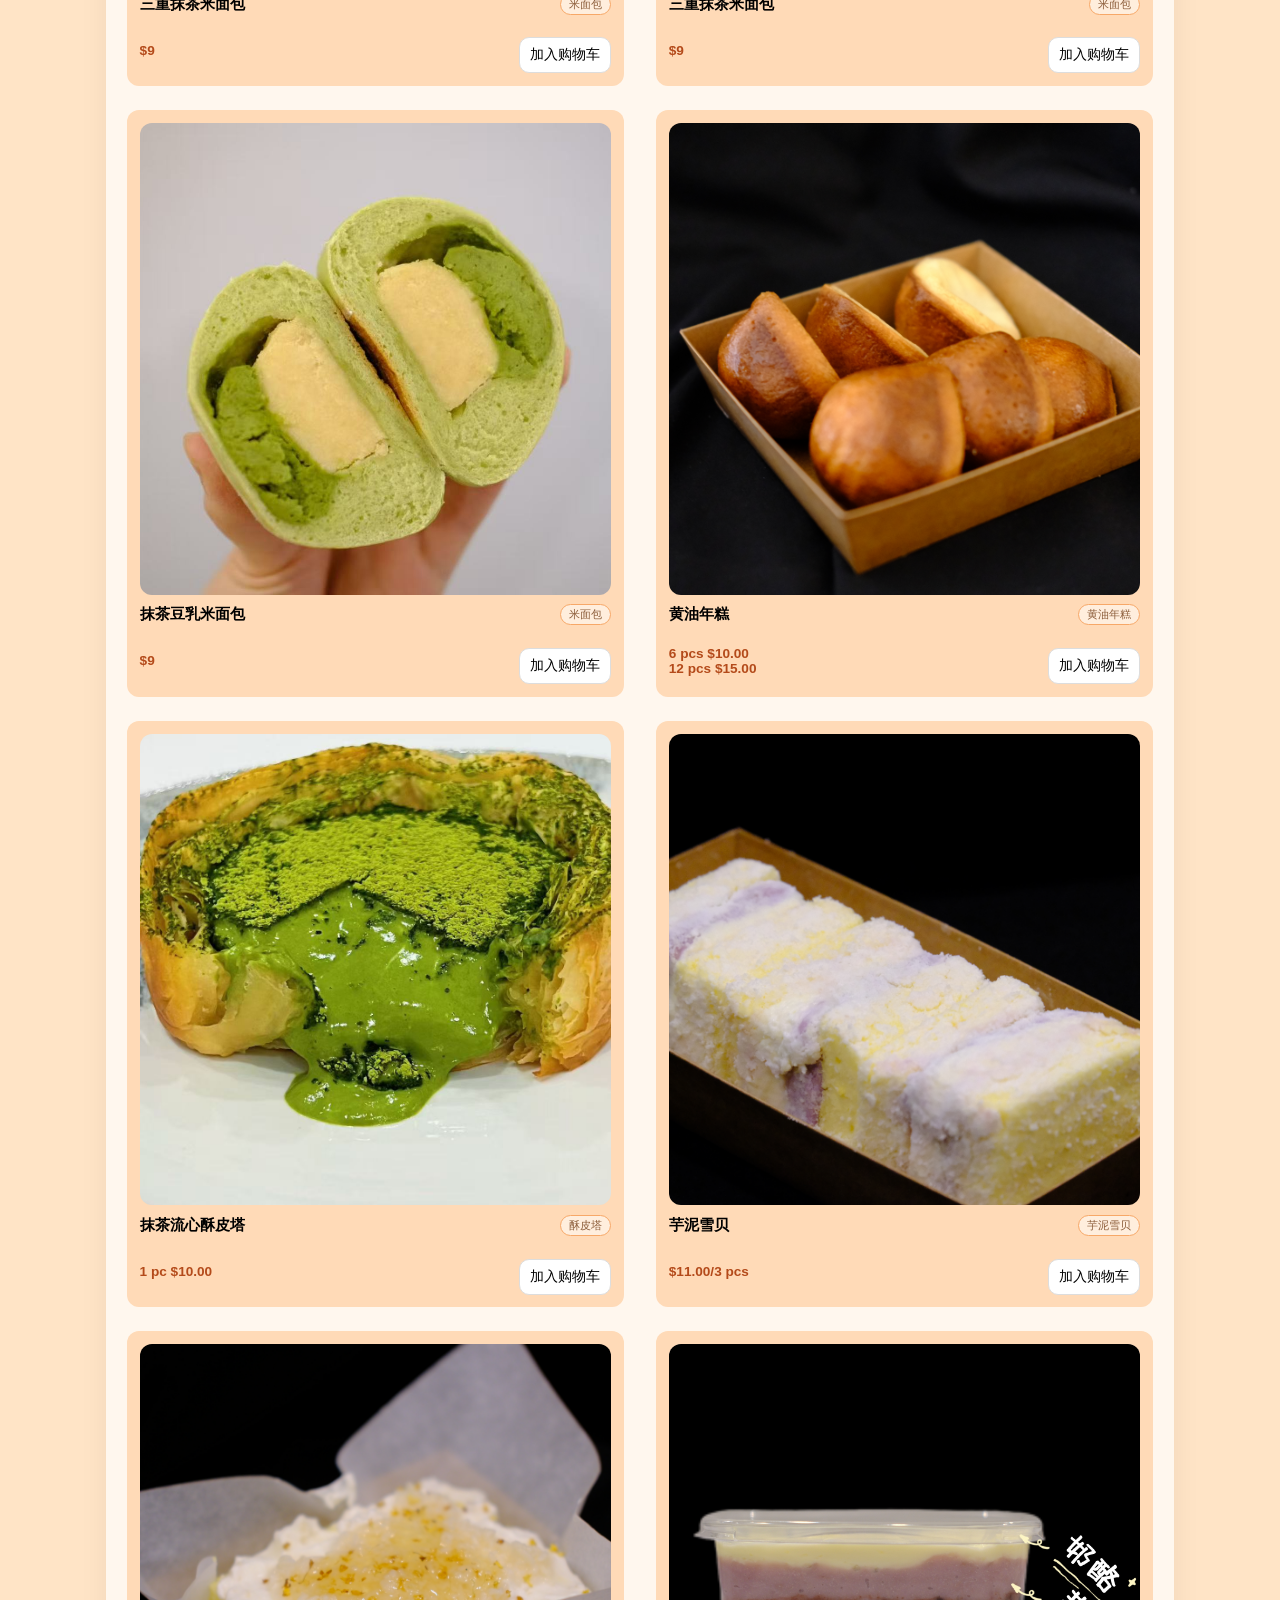
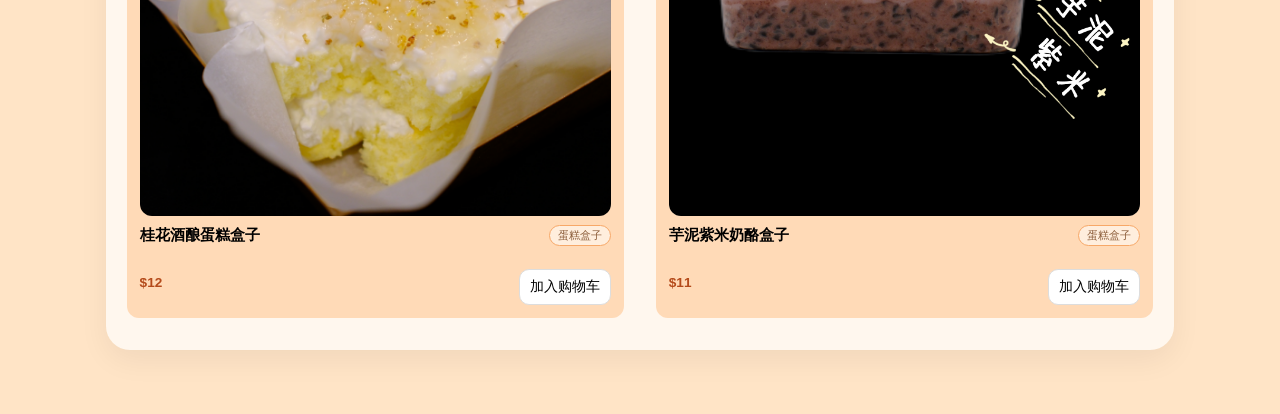
==== commit 6ac7dcee: "Update index.html" ====
--- a/index.html
+++ b/index.html
@@ -471,13 +471,13 @@
           <button class="filter-btn" data-filter="all">全部</button>
           <button class="filter-btn" data-filter="new">上新</button>
           <button class="filter-btn" data-filter="jianshui">碱水面包</button>
+          <button class="filter-btn" data-filter="rice">米面包</button>
           <button class="filter-btn" data-filter="oubao">软欧包</button>
           <button class="filter-btn" data-filter="toast">吐司</button>
           <button class="filter-btn" data-filter="pineapple">菠萝包</button>
           <button class="filter-btn" data-filter="tart">盘挞</button>
           <!-- <button class="filter-btn" data-filter="bagel">贝果球</button> -->
           <button class="filter-btn" data-filter="butter">黄油年糕</button>
-          <button class="filter-btn" data-filter="rice">米面包</button>
           <button class="filter-btn" data-filter="health">低油低糖</button>
           <button class="filter-btn" data-filter="cakebox">蛋糕盒子</button>
           <button class="filter-btn" data-filter="mix">其他</button>
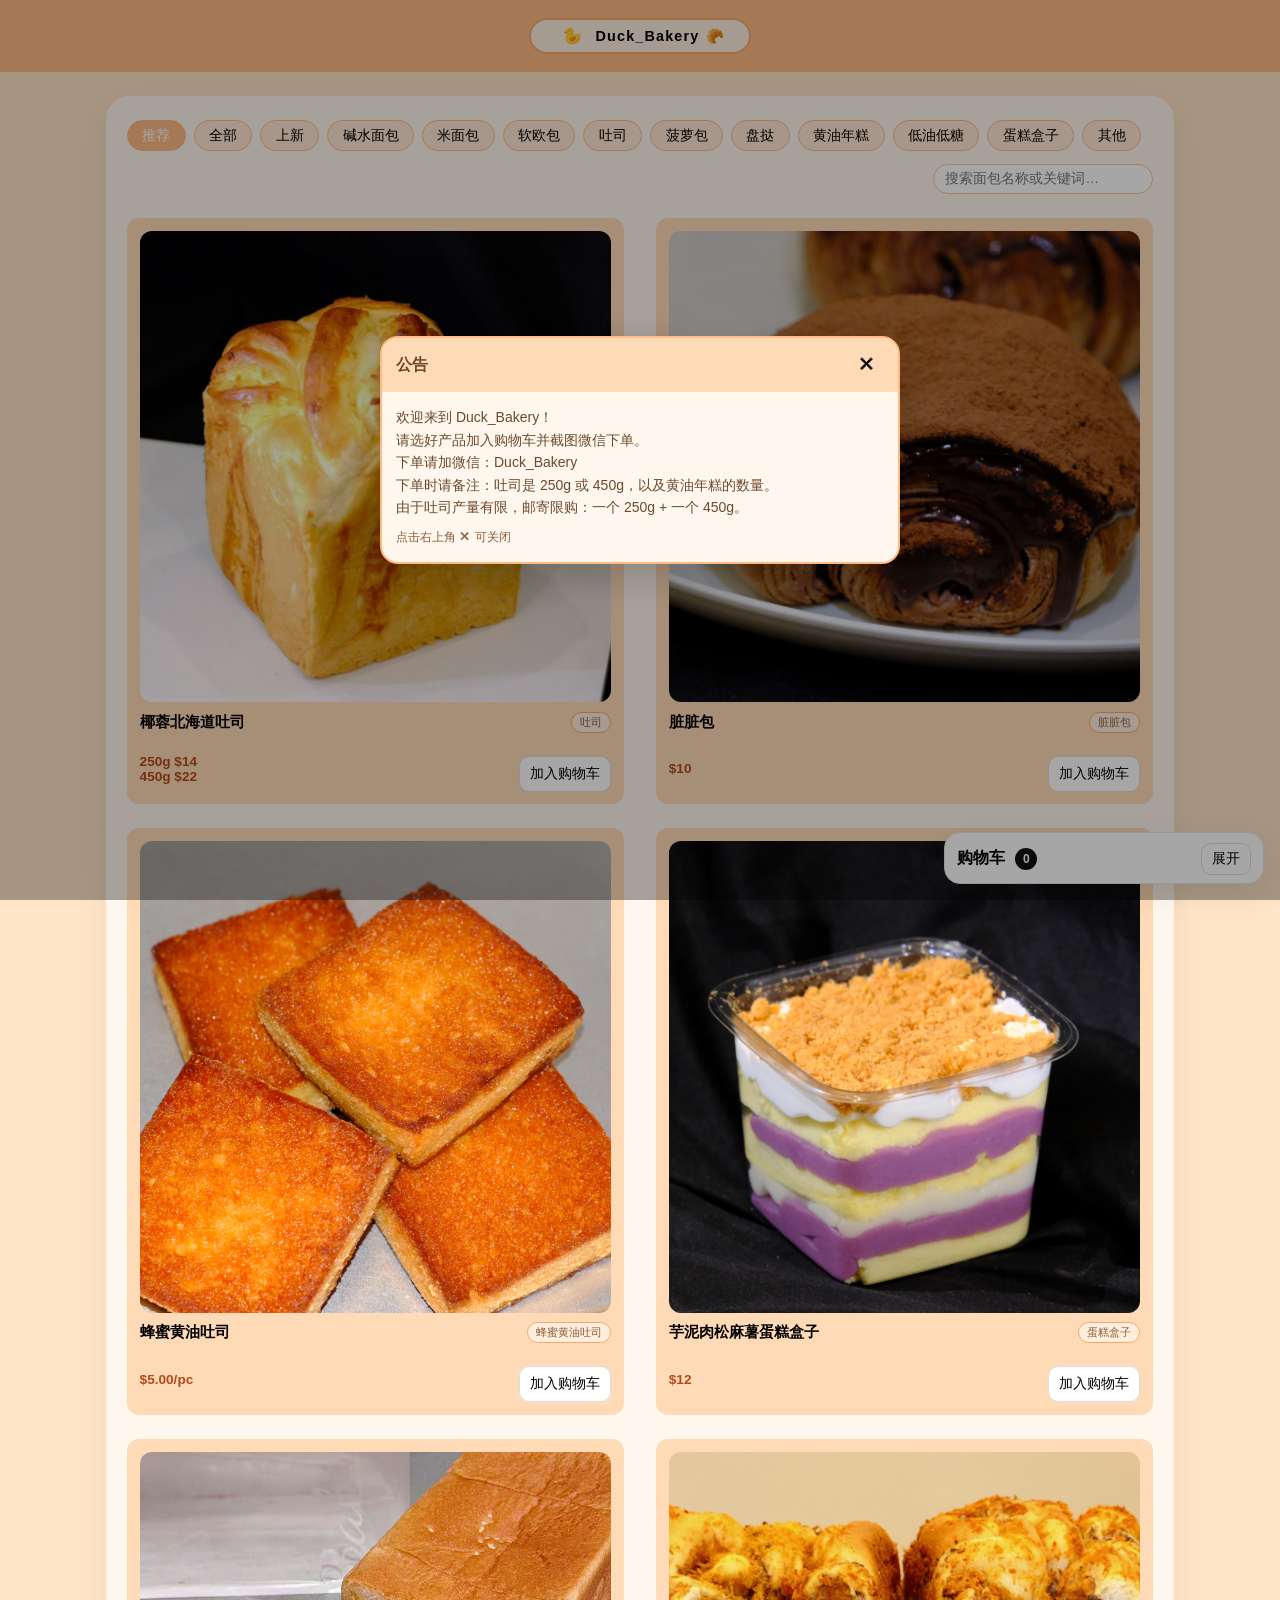
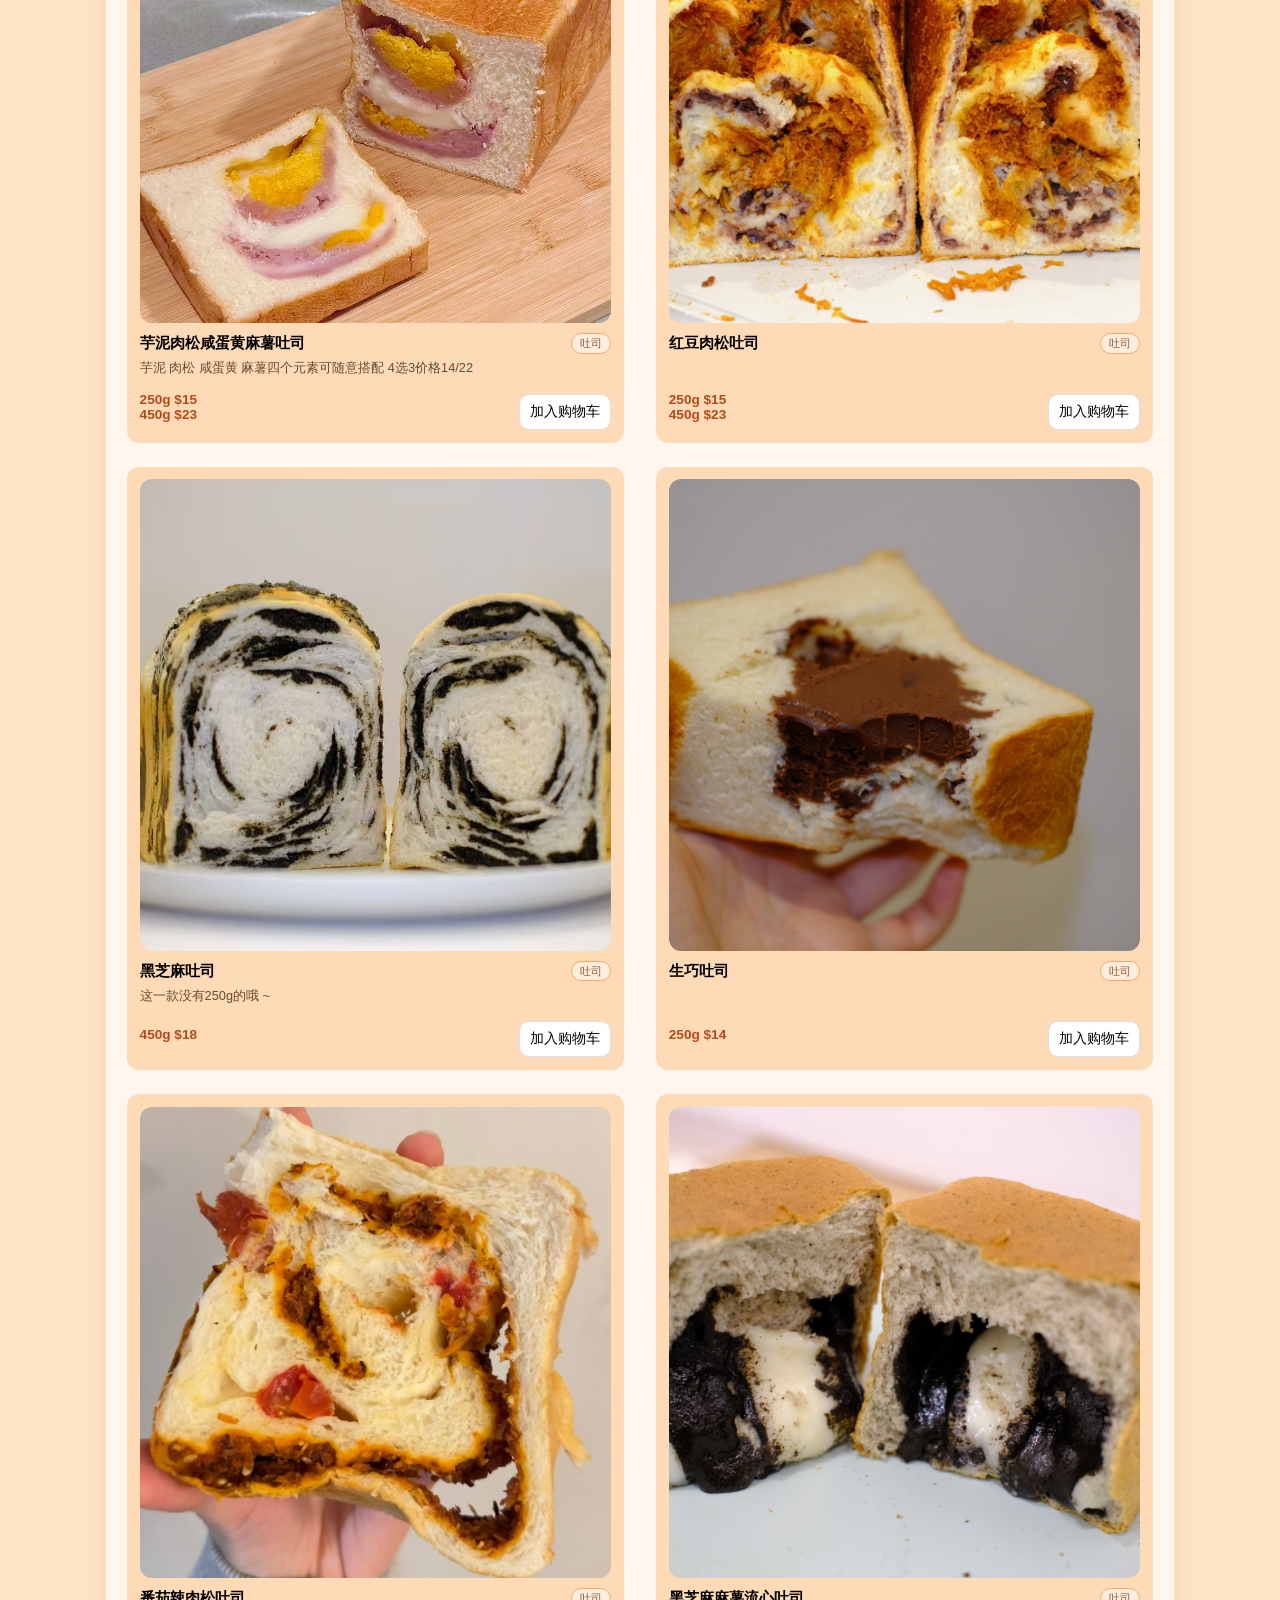
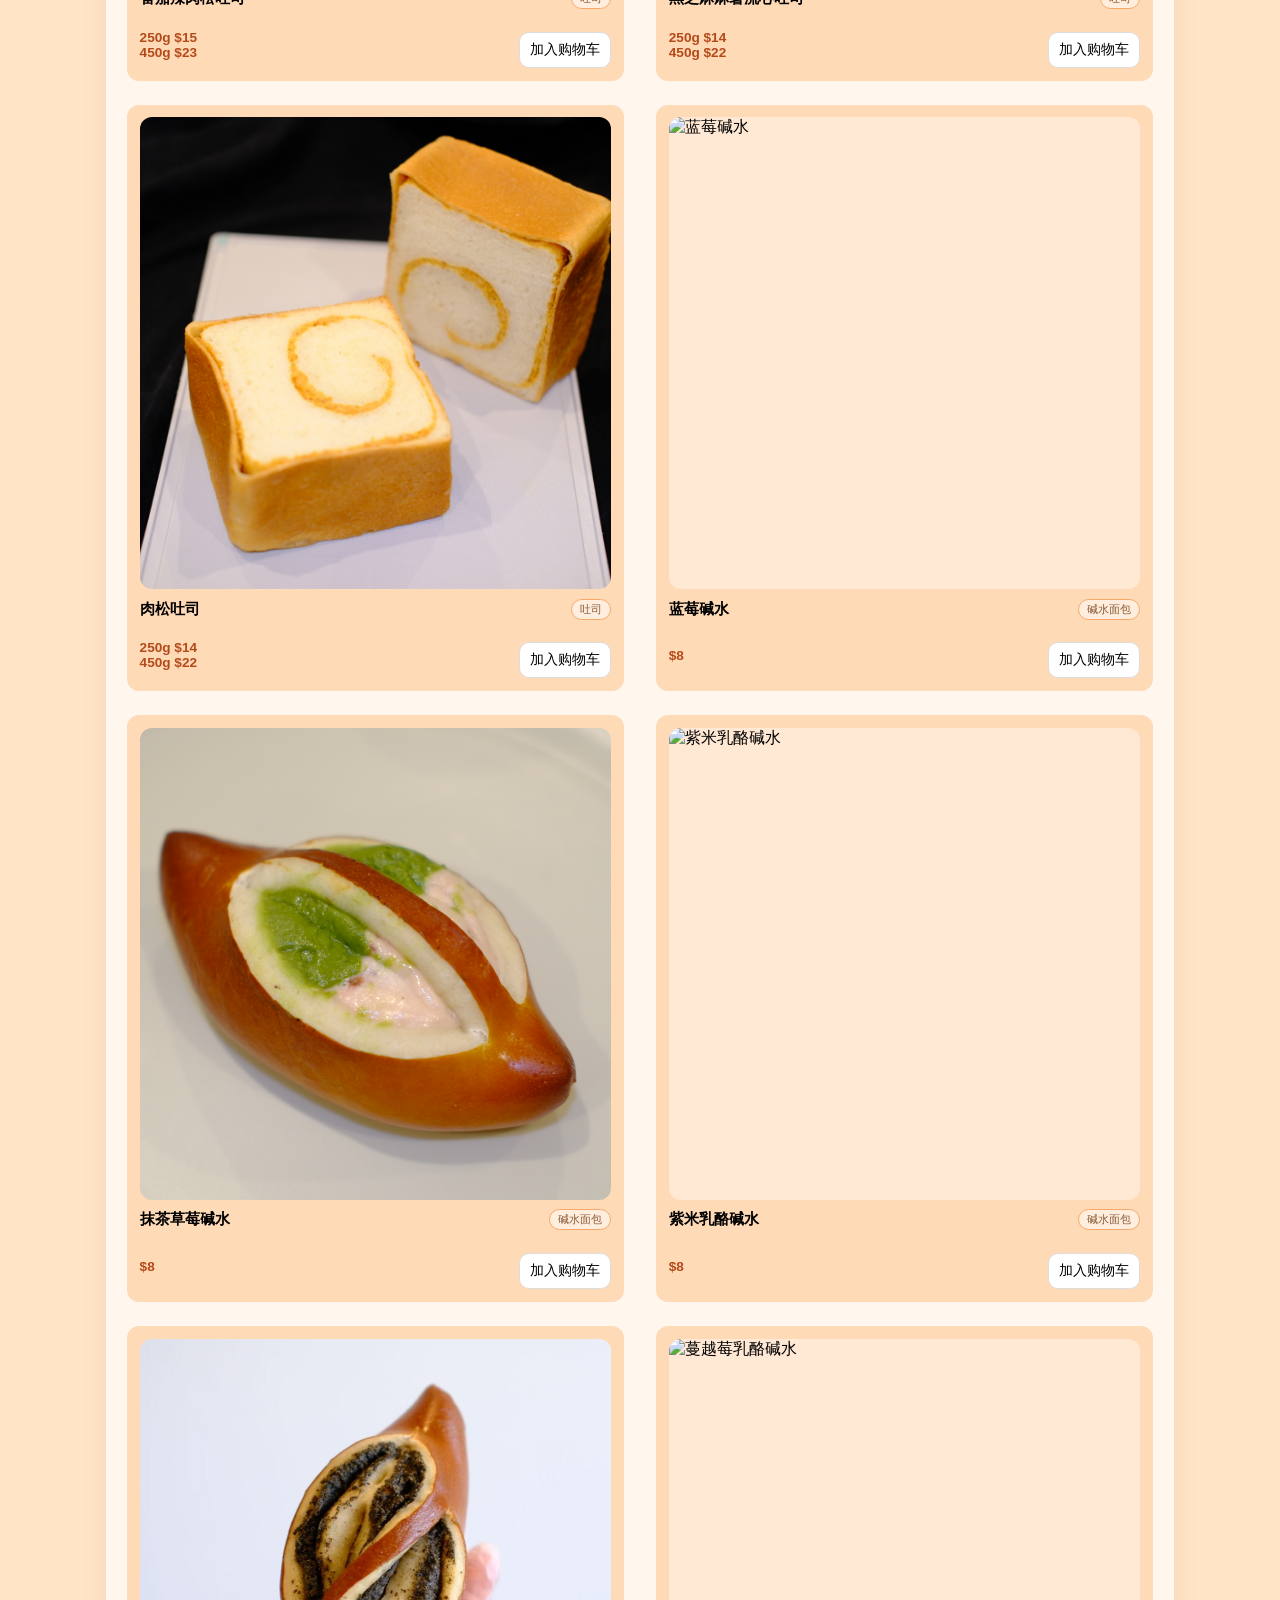
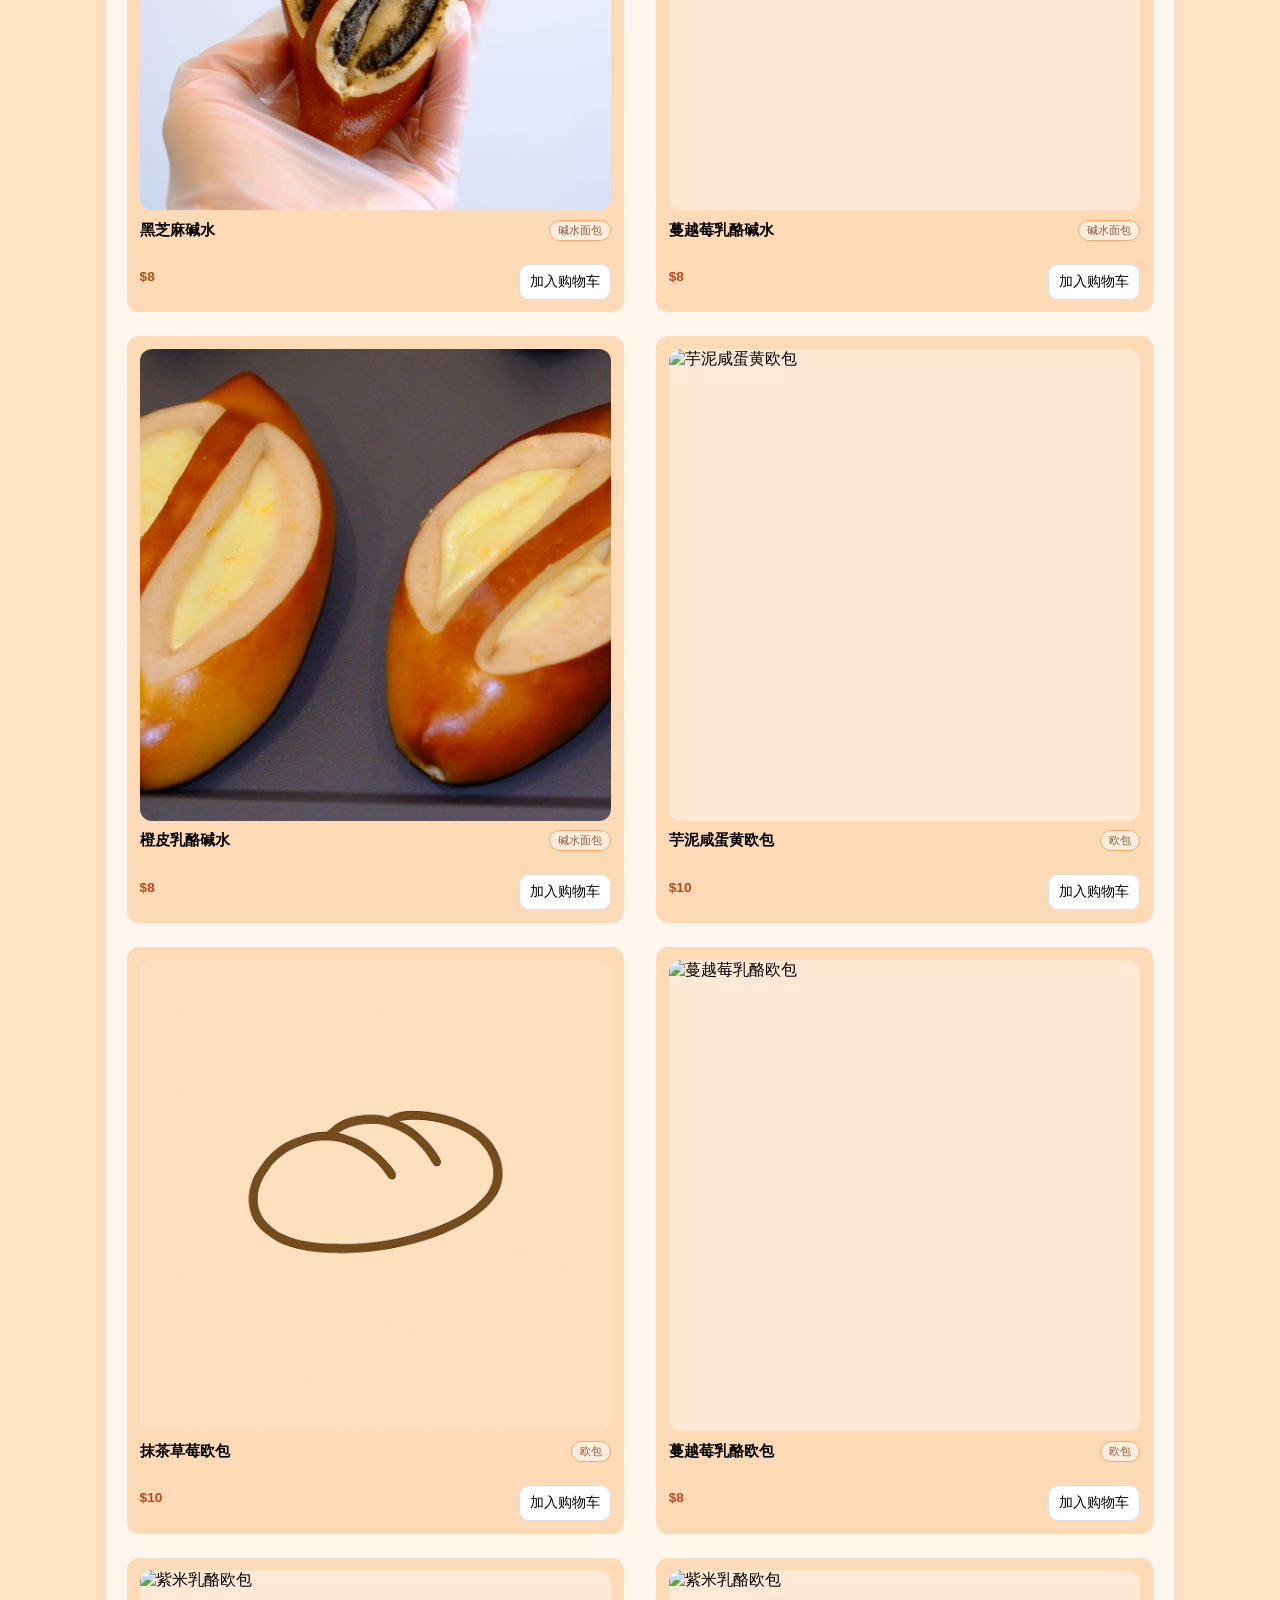
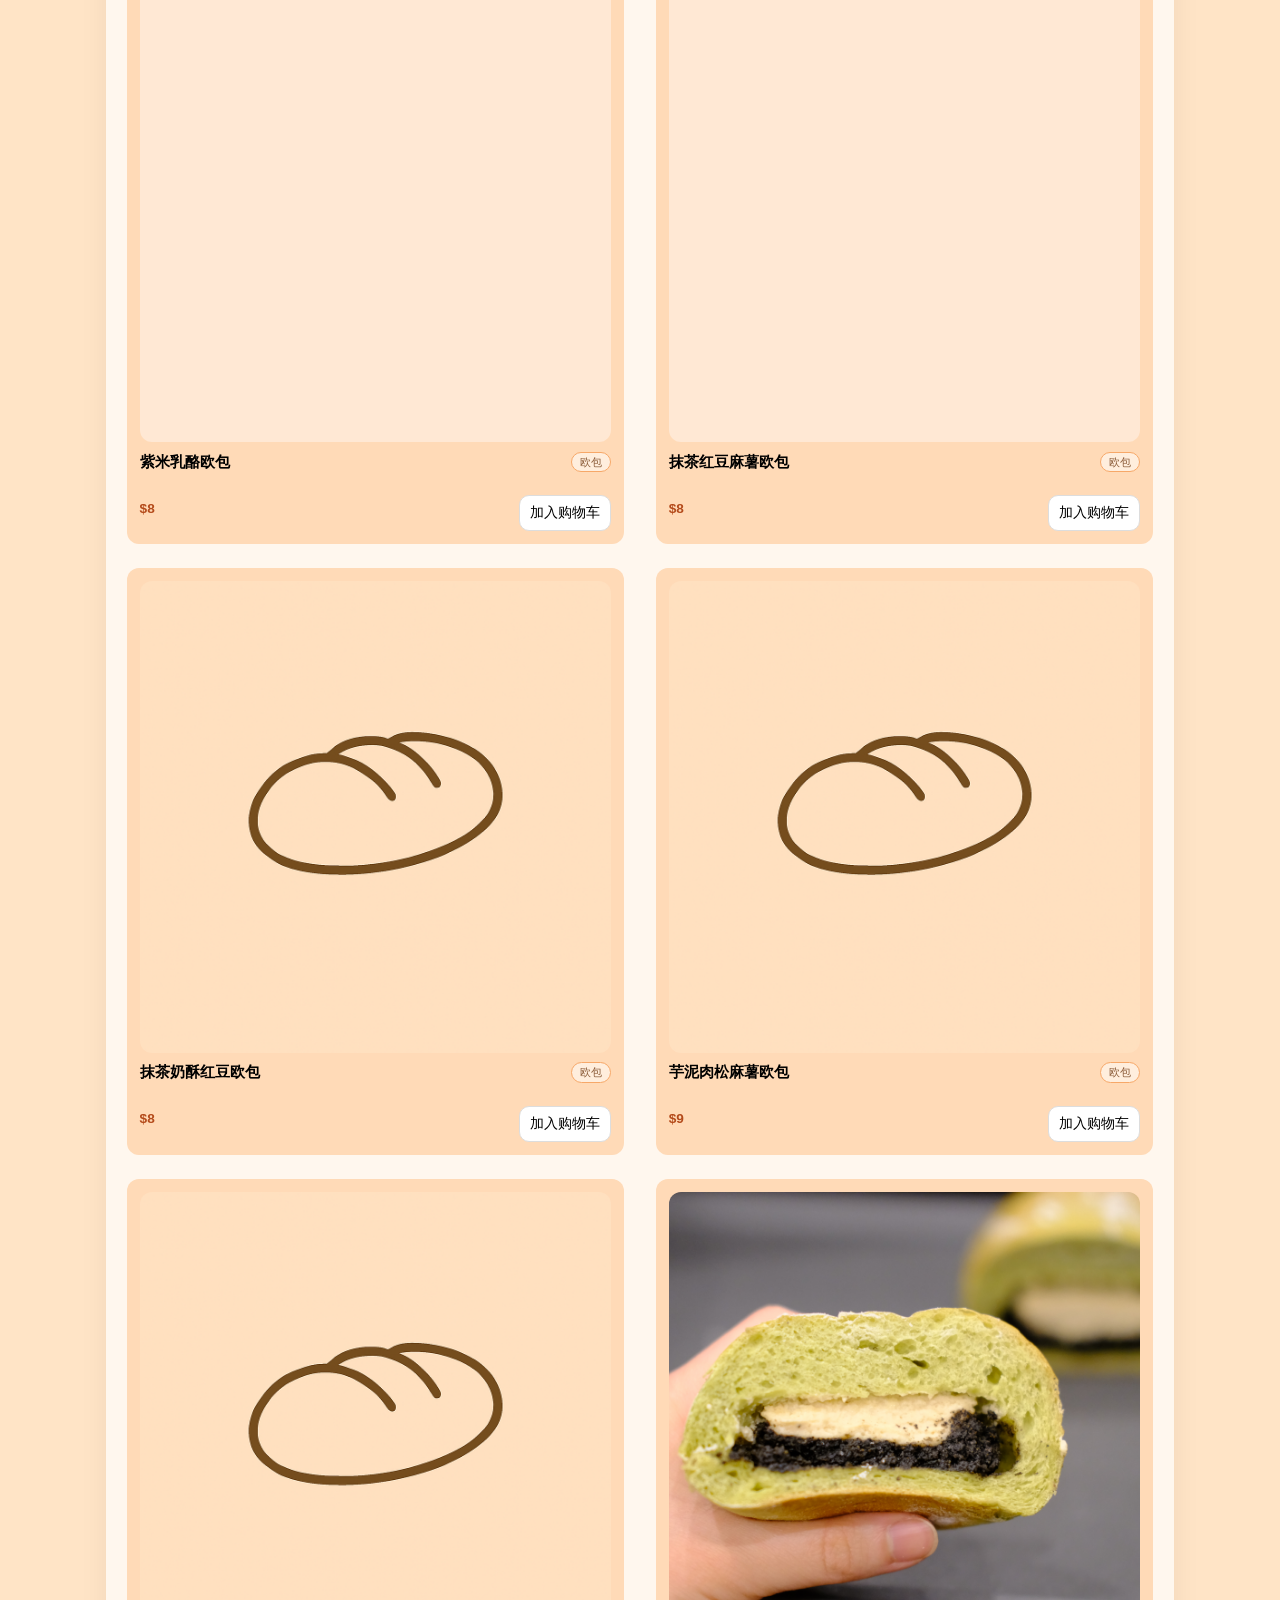
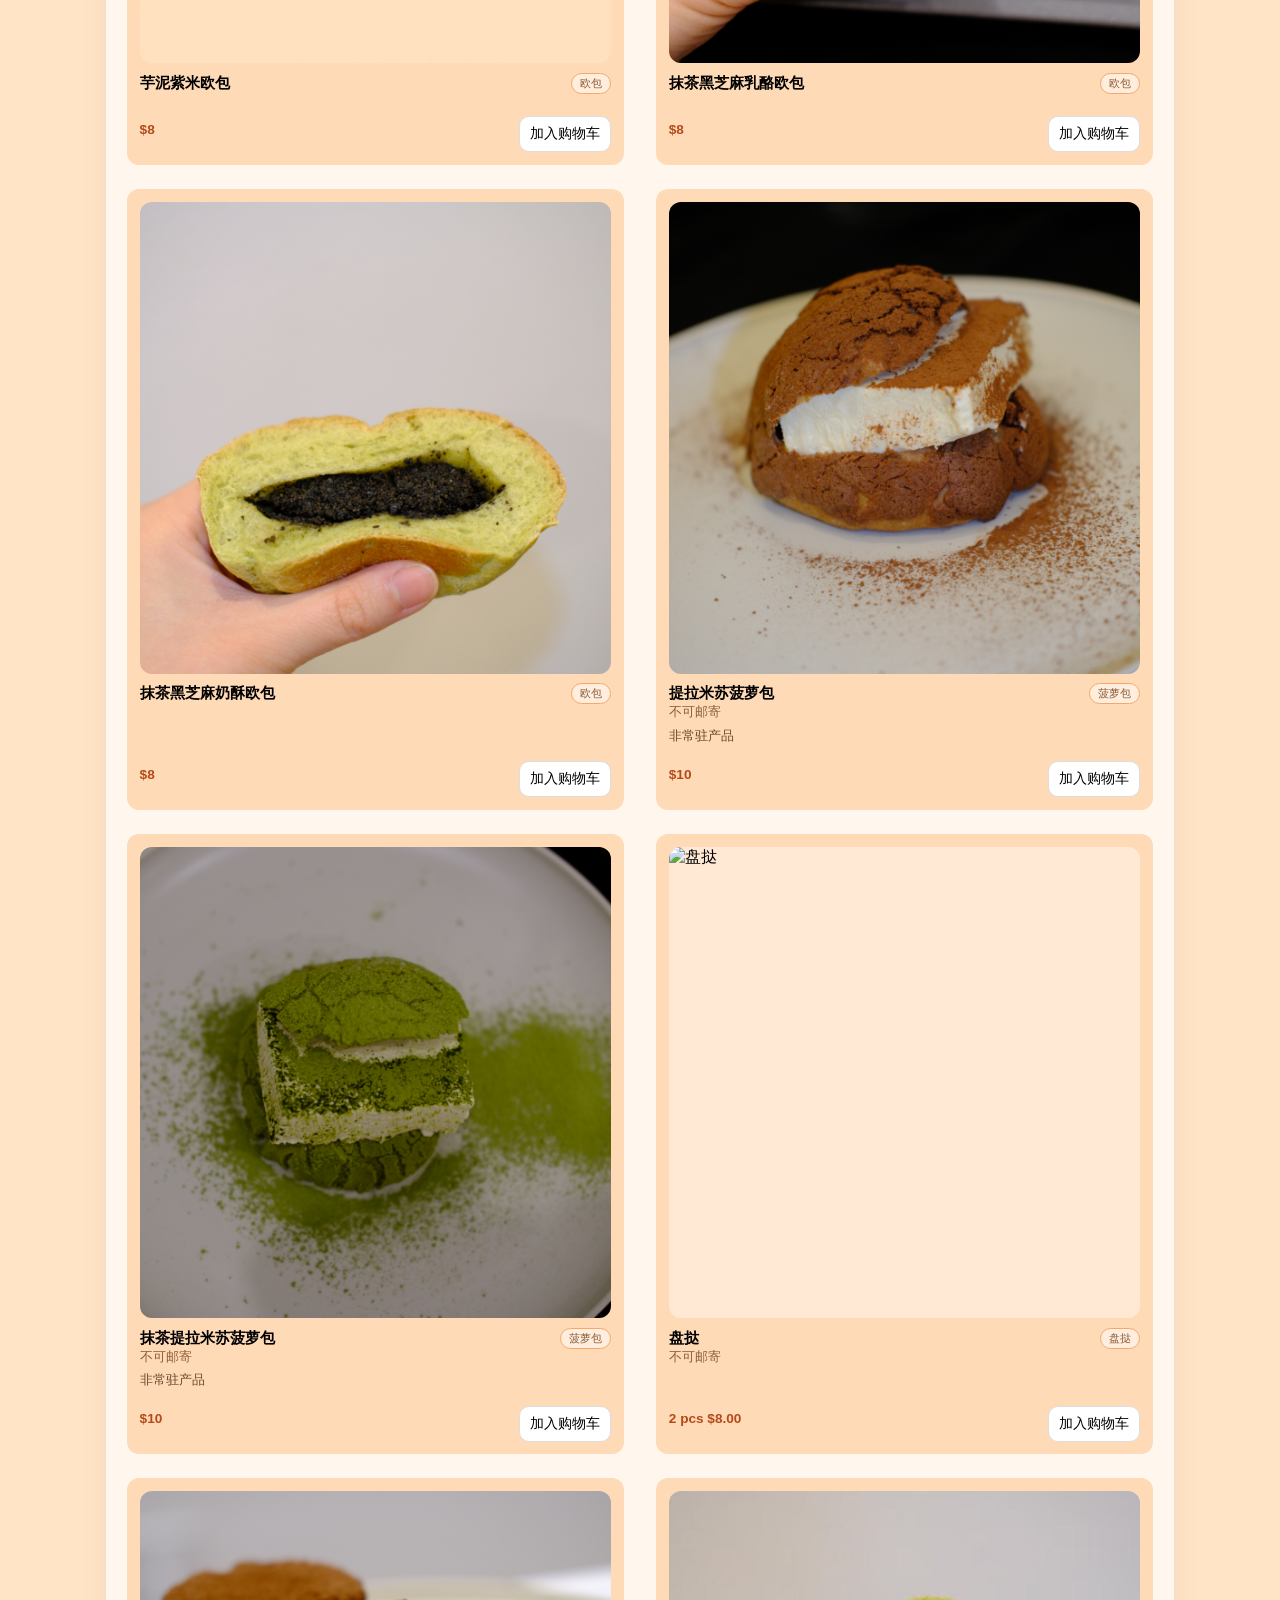
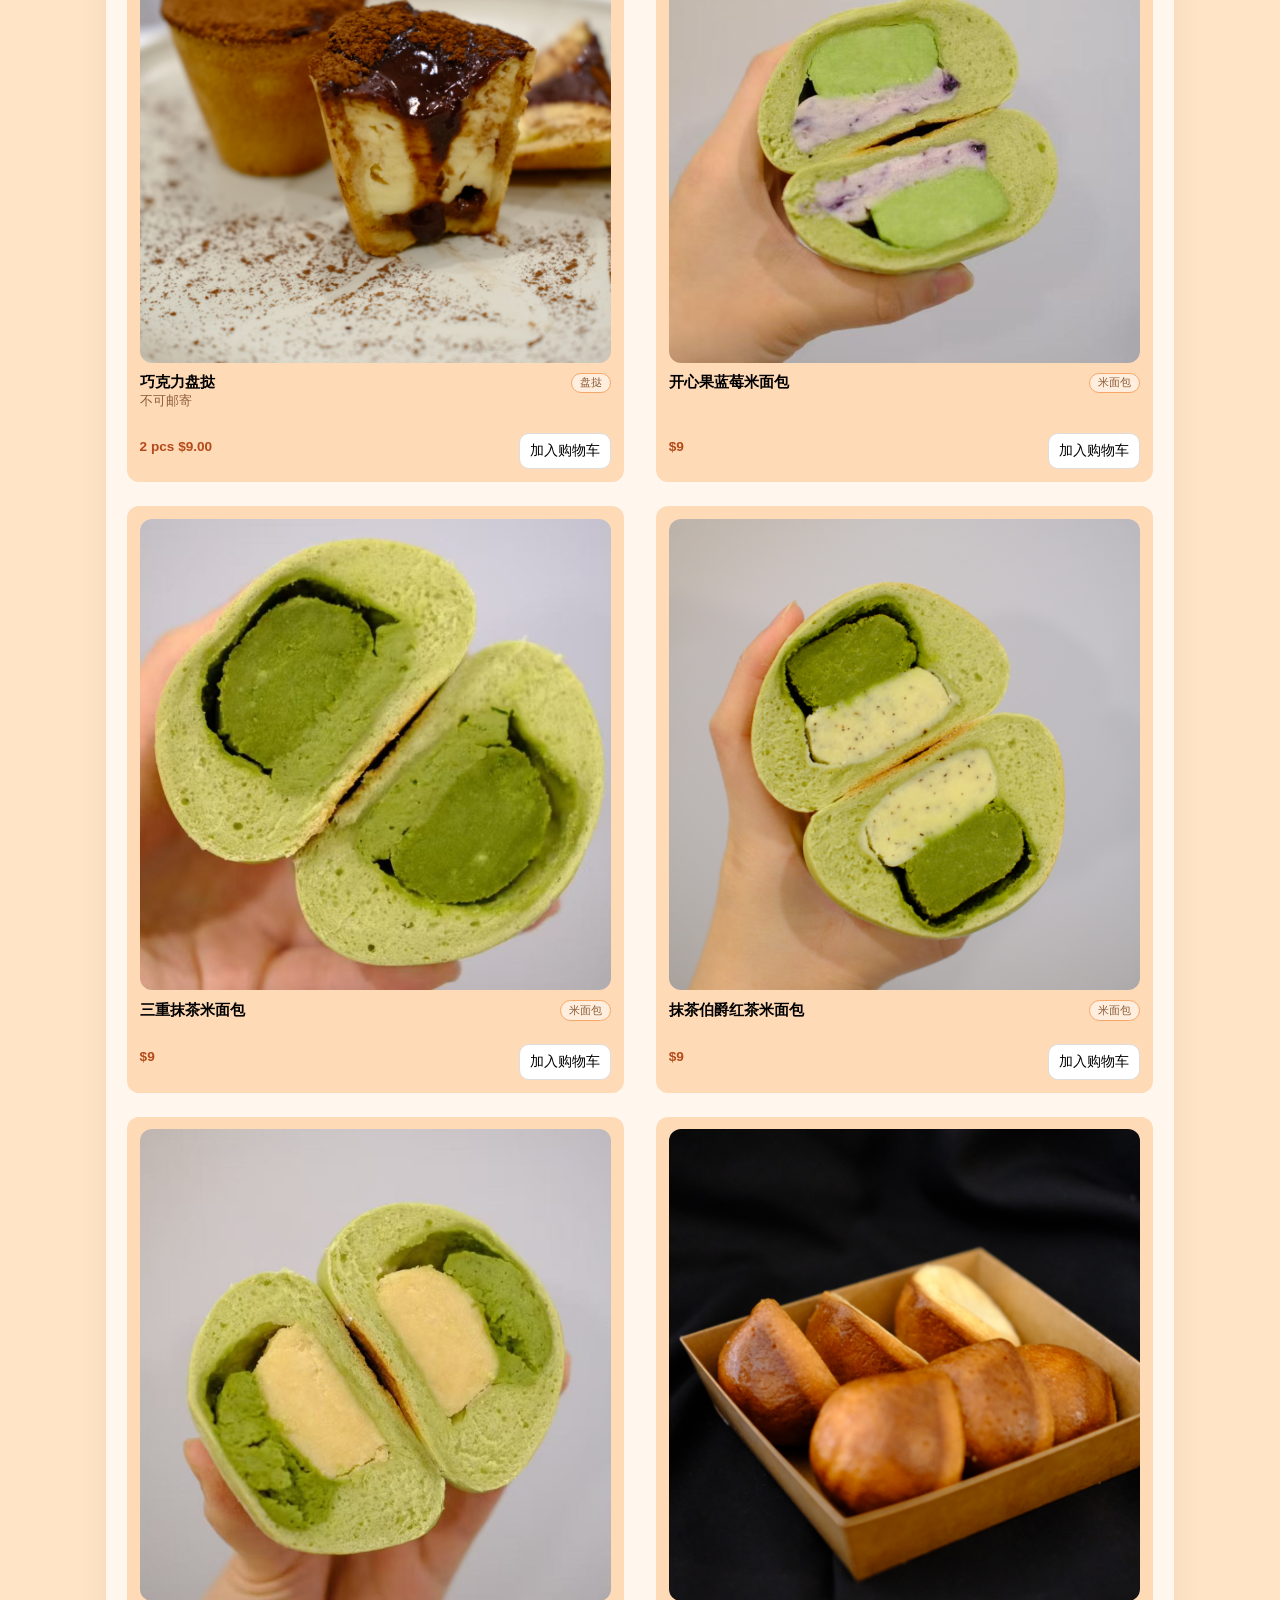
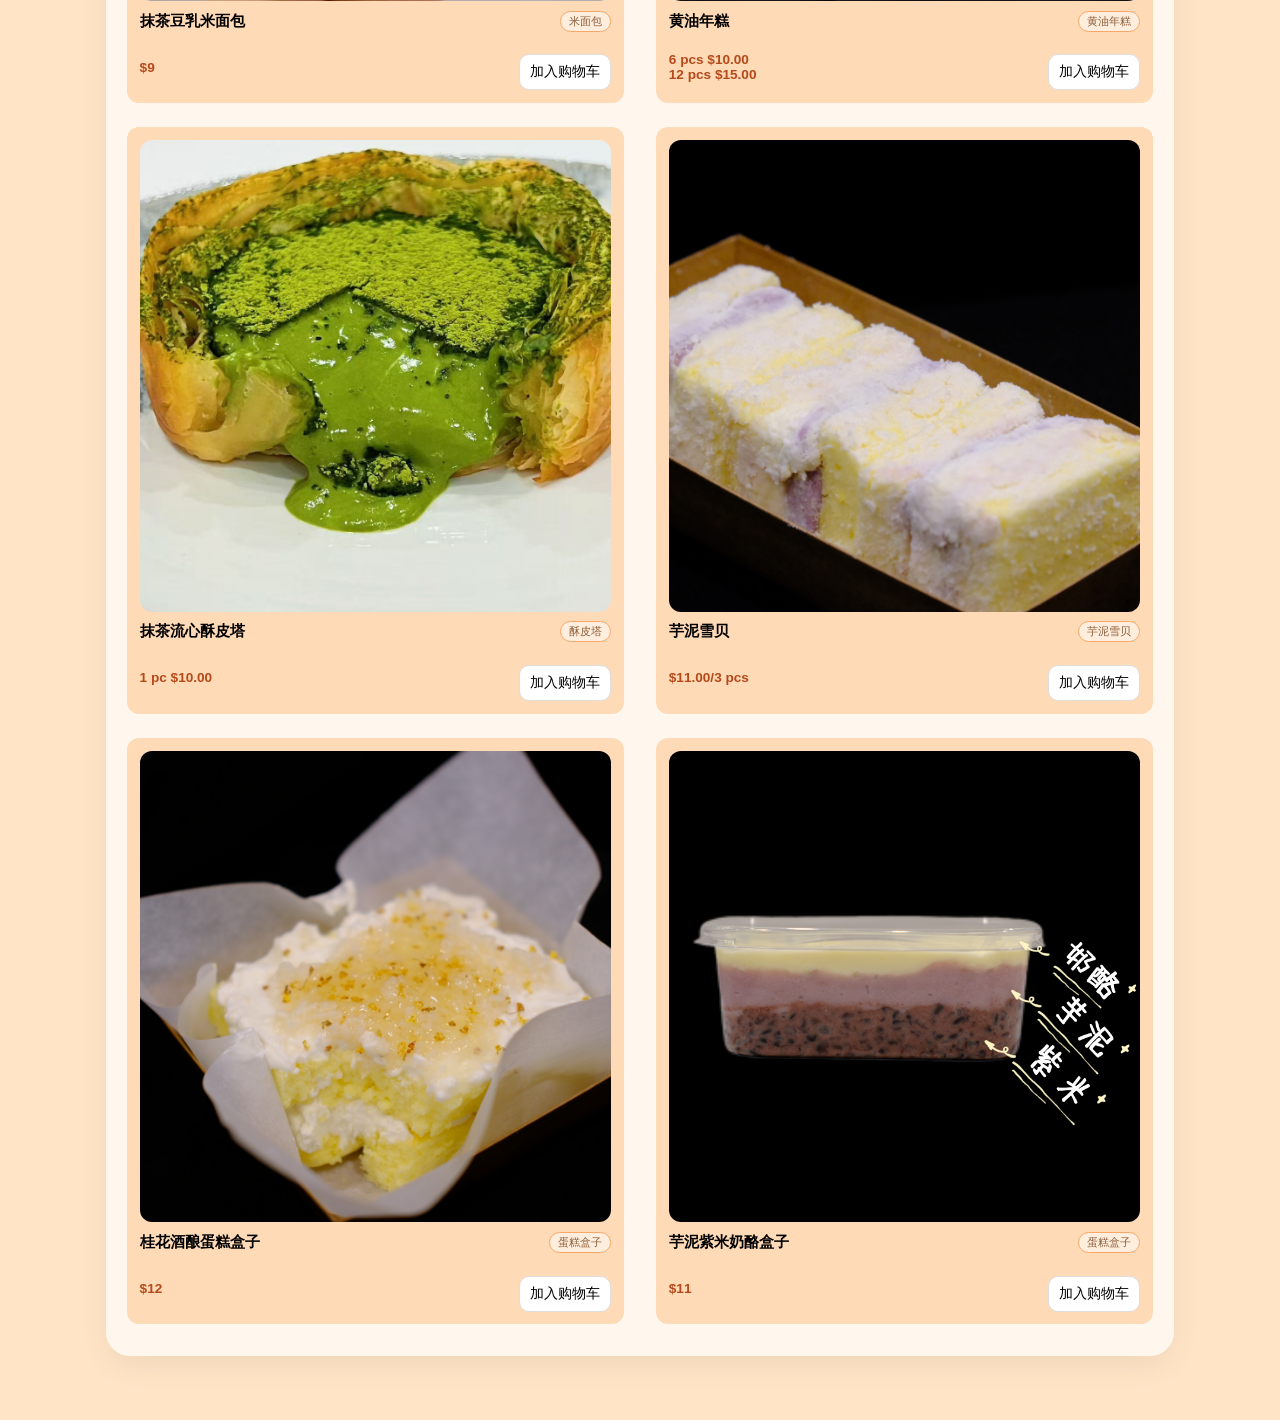
==== commit f84507aa: "1" ====
--- a/index.html
+++ b/index.html
@@ -977,7 +977,7 @@
             
           </div>
           <div class="card-footer">
-            <span class="price">$7</span>
+            <span class="price">$8</span>
             <span class="tag">碱水面包</span>
           </div>
         </div>
@@ -999,7 +999,7 @@
             
           </div>
           <div class="card-footer">
-            <span class="price">$7</span>
+            <span class="price">$8</span>
             <span class="tag">碱水面包</span>
           </div>
         </div>
@@ -1160,7 +1160,7 @@
         </div>
 
 
-        <div
+        <!-- <div
           class="card"
           data-category="oubao health"
           data-name="抹茶蔓越莓欧包"
@@ -1180,7 +1180,7 @@
             </span>
             <span class="tag">欧包</span>
           </div>
-        </div>
+        </div> -->
 
         <div
           class="card"
@@ -1338,7 +1338,7 @@
         </div>
 
 
-        <div
+        <!-- <div
           class="card"
           data-category="tart"
           data-name="开心果盘挞"
@@ -1353,13 +1353,13 @@
             
           </div>
           <div class="card-footer">
-            <span class="price">
+            <span class="price"> -->
                 <!-- 1 pc   $4.50<br> -->
-                2 pcs   $8.00
+                <!-- 2 pcs   $8.00
             </span>
             <span class="tag">盘挞</span>
           </div>
-        </div>
+        </div> -->
 
 
 
@@ -1561,7 +1561,7 @@
           <div class="card-img">
             <img src="开心果蓝莓米面包.jpg" alt="开心果蓝莓米面包">
           </div>
-          <div class="card-title">芋泥紫米米面包</div>
+          <div class="card-title">开心果蓝莓米面包</div>
           <div class="card-meta">  </div>
           <div class="card-desc">
             
@@ -1599,13 +1599,13 @@
          <div
           class="card"
           data-category="rice"
-          data-name="三重抹茶米面包"
-          data-keywords="抹茶 米面包 "
-        >
-          <div class="card-img">
-            <img src="三重抹茶米面包.jpg" alt="三重抹茶米面包">
-          </div>
-          <div class="card-title">三重抹茶米面包</div>
+          data-name="抹茶伯爵红茶米面包"
+          data-keywords="米面包 "
+        >
+          <div class="card-img">
+            <img src="抹茶伯爵红茶米面包.jpg" alt="抹茶伯爵红茶米面包">
+          </div>
+          <div class="card-title">抹茶伯爵红茶米面包</div>
           <div class="card-meta">  </div>
           <div class="card-desc">
             
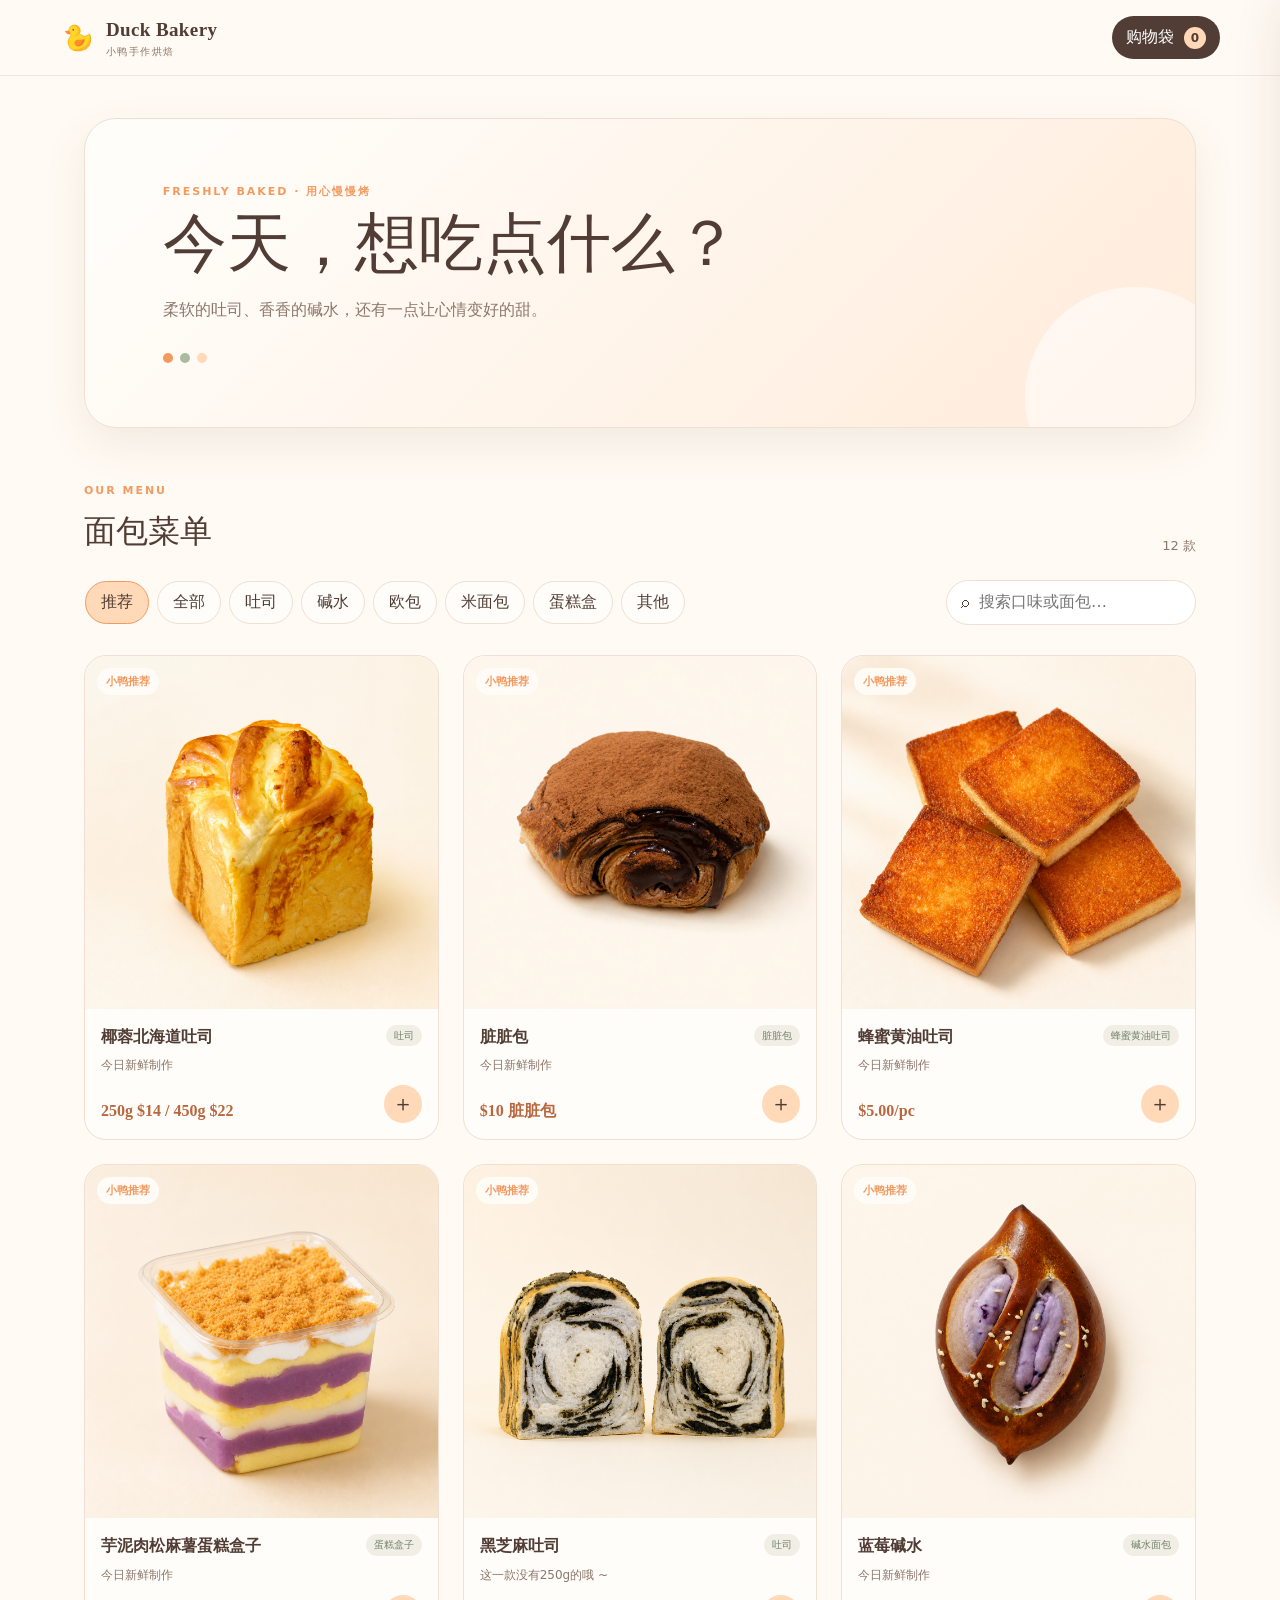
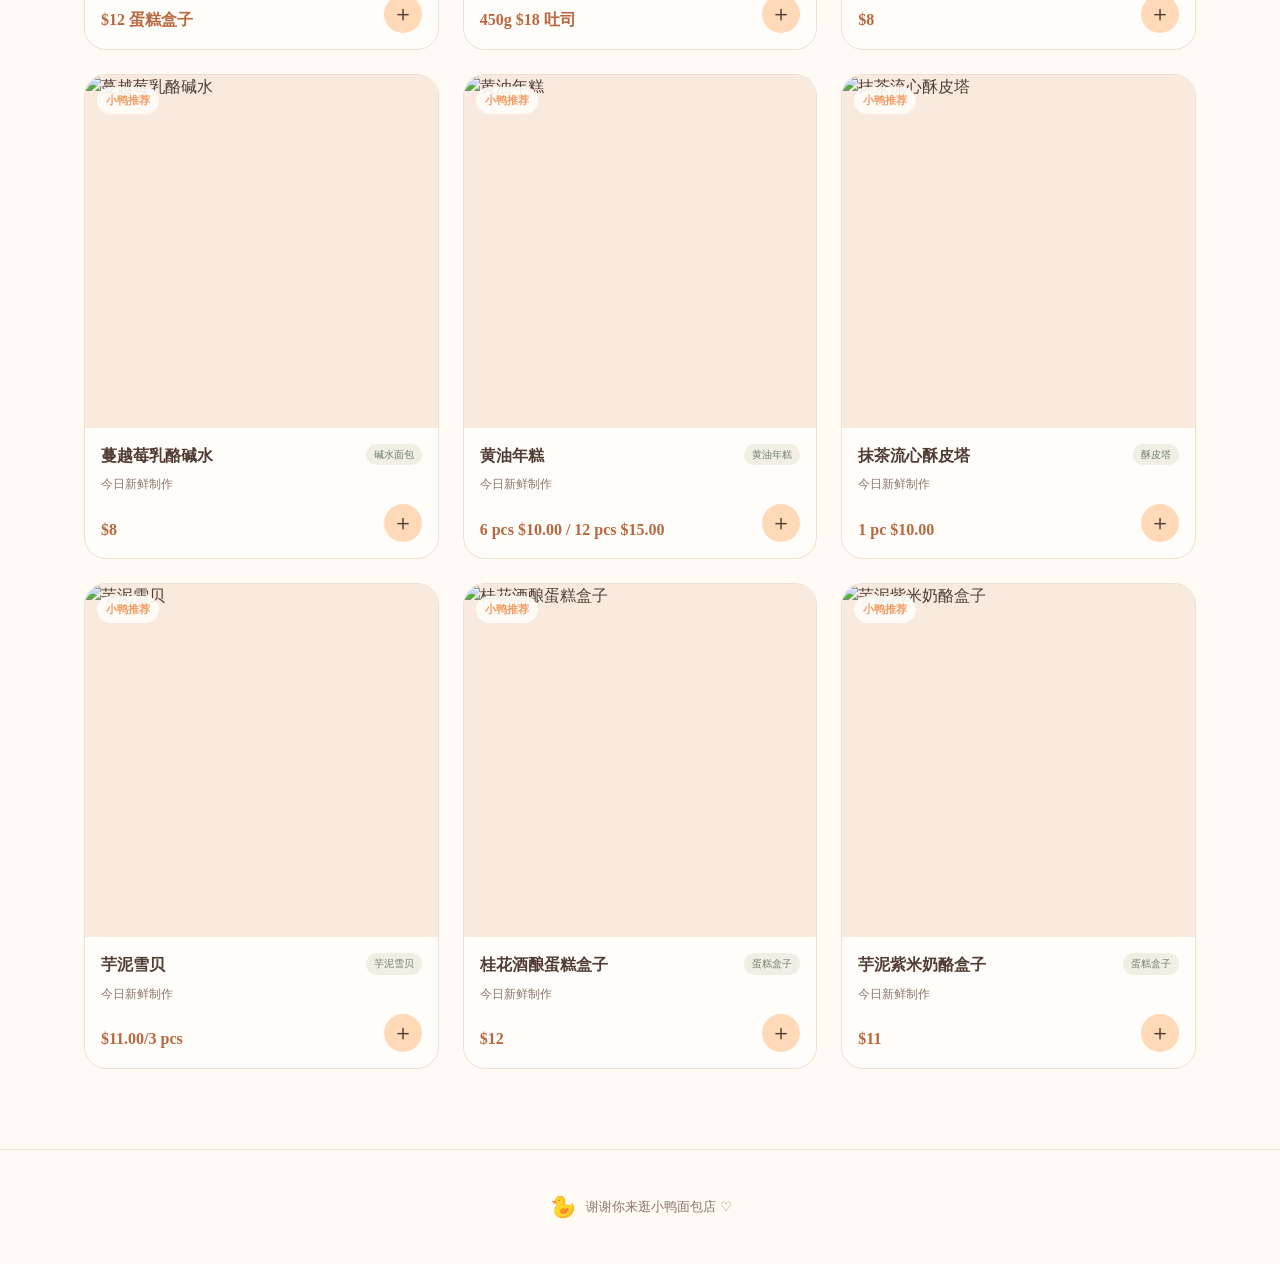
==== commit b1cd46f5: "huge update" ====
--- a/index.html
+++ b/index.html
@@ -1,2106 +1,61 @@
-<!DOCTYPE html>
+<!doctype html>
 <html lang="zh-CN">
 <head>
-  <meta charset="UTF-8" />
-  <title>Duck_Bakery</title>
-  <meta name="viewport" content="width=device-width, initial-scale=1.0" />
-  <style>
-    * {
-      box-sizing: border-box;
-      margin: 0;
-      padding: 0;
-      font-family: -apple-system, BlinkMacSystemFont, "Segoe UI", Roboto,
-        "Helvetica Neue", Arial, "PingFang SC", "Microsoft YaHei", sans-serif;
-    }
-
-    body {
-      background: #ffe4c6; /* 顶部、底部渐变区域的颜色 */
-      min-height: 100vh;
-    }
-    
-
-    .card-toprow{
-        display: flex;
-        align-items: center;
-        justify-content: space-between;
-        gap: 12px;
-      }
-
-      .card-toprow .card-title{
-        margin: 0;
-        flex: 1;
-      }
-
-      .card-toprow .tag{
-        white-space: nowrap;
-      }
-    /* 顶部横幅 */
-    .header {
-      background: #ffba84;
-      height: 72px;
-      display: flex;
-      align-items: center;
-      justify-content: center;
-      position: sticky;
-      top: 0;
-      z-index: 10;
-    }
-
-    .logo-icon {
-      height: 22px; /* 图标大小可以改，比如 24px / 32px */
-      width: auto;
-      margin: 0 6px;
-
-    }
-
-    
-    .logo {
-      display: inline-flex;
-      align-items: center;
-      padding: 0.3rem 1.5rem;
-      border-radius: 999px;
-      background: #ffeedd;
-      border: 2px solid #f7a868;
-      font-weight: 700;
-      letter-spacing: 0.08em;
-      font-size: 0.9rem;
-    }
-
-    .logo span {
-      margin: 0 0.4rem;
-    }
-
-    /* 中间内容大容器 */
-    .page-wrap {
-      max-width: 1100px;
-      margin: 0 auto;
-      padding: 1.5rem 1rem 4rem;
-    }
-
-    .panel {
-      background: #fff7ee;
-      border-radius: 24px;
-      padding: 1.5rem 1.3rem 2rem;
-      min-height: 70vh;
-      box-shadow: 0 10px 30px rgba(0, 0, 0, 0.06);
-    }
-
-    /* 筛选区 */
-    .filter-bar {
-      display: flex;
-      flex-wrap: wrap;
-      gap: 0.8rem;
-      align-items: center;
-      margin-bottom: 1.5rem;
-    }
-
-    .filter-buttons {
-      display: flex;
-      flex-wrap: wrap;
-      gap: 0.5rem;
-    }
-
-    .filter-btn {
-      border-radius: 999px;
-      border: 1px solid #ffba84;
-      background: #ffe8d4;
-      padding: 0.35rem 0.9rem;
-      font-size: 0.85rem;
-      cursor: pointer;
-      transition: all 0.15s ease;
-    }
-
-    .filter-btn.active,
-    .filter-btn:hover {
-      background: #ffba84;
-      color: #fff;
-    }
-
-    .search-input {
-      margin-left: auto;
-      min-width: 180px;
-      max-width: 220px;
-      flex: 1;
-    }
-
-    .search-input input {
-      width: 100%;
-      padding: 0.4rem 0.7rem;
-      border-radius: 999px;
-      border: 1px solid #ffc292;
-      background: #fff;
-      font-size: 0.85rem;
-    }
-
-    /* 网格布局 */
-    .grid {
-      display: grid;
-      grid-template-columns: repeat(2, minmax(0, 1fr));
-      gap: 1.5rem 2rem;
-    }
-
-    .card {
-      background: #ffdab7; /* 卡片颜色，接近你截图里的格子 */
-      border-radius: 12px;
-      padding: 0.8rem;
-      display: flex;
-      flex-direction: column;
-      min-height: 160px;
-      transition: transform 0.1s ease, box-shadow 0.1s ease;
-      cursor: default;
-    }
-
-    .card:hover {
-      transform: translateY(-2px);
-      box-shadow: 0 8px 16px rgba(0, 0, 0, 0.08);
-    }
-
-    .card-img {
-      width: 100%;
-     aspect-ratio: 1 / 1;  /* ⭐ 强制 1:1 正方形 */
-     border-radius: 12px;
-     overflow: hidden;
-     background: #ffe8d4;
-     margin-bottom: 0.6rem;
-    }
-    .card-img img {
-      width: 100%;
-      height: 100%;
-      object-fit: cover; /* ⭐ 图片铺满但不变形 */
-      display: block;
-    }
-    .card-title {
-      font-size: 0.95rem;
-      font-weight: 600;
-      margin-bottom: 0.2rem;
-    }
-
-    .card-meta {
-      font-size: 0.8rem;
-      color: #8b5c39;
-      margin-bottom: 0.4rem;
-    }
-
-    .card-desc {
-      font-size: 0.8rem;
-      color: #6b4a2c;
-      flex: 1;
-    }
-
-    .card-footer {
-      display: flex;
-      justify-content: space-between;
-      align-items: center;
-      margin-top: 0.4rem;
-      font-size: 0.85rem;
-    }
-
-    .price {
-      font-weight: 700;
-      color: #b44a1a;
-    }
-
-    .tag {
-      padding: 0.12rem 0.5rem;
-      border-radius: 999px;
-      border: 1px solid #f7a868;
-      font-size: 0.7rem;
-      color: #8b5c39;
-      background: #ffeedd;
-    }
-
-    /* 底部柔和渐变做过渡 */
-    .bottom-fade {
-      position: fixed;
-      left: 0;
-      right: 0;
-      bottom: 0;
-      height: 80px;
-      pointer-events: none;
-      background: linear-gradient(to bottom, rgba(255, 228, 198, 0), #ffe4c6);
-      z-index: -1;
-    }
-
-    /* 响应式 */
-    @media (max-width: 768px) {
-
-
-      .search-input {
-        flex-basis: 100%;
-        margin-left: 0;
-      }
-    }
-  
-    /* ===== 购物车功能样式 ===== */
-    .add-to-cart{
-      margin-top: 10px;
-      padding: 8px 10px;
-      border: 1px solid #ddd;
-      border-radius: 10px;
-      cursor: pointer;
-      background: #fff;
-      font-size: 0.85rem;
-    }
-    .add-to-cart:active{ transform: scale(0.98); }
-
-    .cart-panel{
-      position: fixed;
-      right: 16px;
-      bottom: 16px;
-      width: 320px;
-      max-height: 60vh;
-      display: flex;
-      flex-direction: column;
-      border: 1px solid #e5e5e5;
-      border-radius: 16px;
-      background: #fff;
-      box-shadow: 0 10px 30px rgba(0,0,0,.08);
-      overflow: hidden;
-      z-index: 9999;
-    }
-    .cart-panel.collapsed{
-      height: 52px;
-      max-height: 52px;
-    }
-    .cart-header{
-      display:flex;
-      align-items:center;
-      justify-content:space-between;
-      padding: 10px 12px;
-      border-bottom: 1px solid #f0f0f0;
-    }
-    .cart-title{ font-weight: 600; }
-    .cart-count{
-      display:inline-flex;
-      align-items:center;
-      justify-content:center;
-      min-width: 22px;
-      height: 22px;
-      padding: 0 6px;
-      border-radius: 999px;
-      background: #111;
-      color: #fff;
-      font-size: 12px;
-      margin-left: 6px;
-    }
-    .cart-toggle{
-      border: 1px solid #ddd;
-      background: #fff;
-      border-radius: 10px;
-      padding: 6px 10px;
-      cursor: pointer;
-      font-size: 0.85rem;
-    }
-
-    .cart-items{
-      padding: 10px 12px;
-      overflow:auto;
-      flex:1;
-    }
-    .cart-item{
-      display:flex;
-      justify-content:space-between;
-      gap: 10px;
-      padding: 8px 0;
-      border-bottom: 1px dashed #eee;
-    }
-    .cart-item:last-child{ border-bottom: none; }
-    .cart-name{ font-size: 14px; line-height: 1.2; }
-    .cart-qty{
-      display:flex;
-      align-items:center;
-      gap: 6px;
-      white-space: nowrap;
-    }
-    .qty-btn{
-      width: 26px;
-      height: 26px;
-      border-radius: 8px;
-      border: 1px solid #ddd;
-      background: #fff;
-      cursor: pointer;
-    }
-    .qty-num{
-      min-width: 18px;
-      text-align:center;
-      font-size: 14px;
-    }
-    .remove-btn{
-      border: none;
-      background: transparent;
-      cursor: pointer;
-      color: #999;
-      font-size: 14px;
-    }
-
-    .cart-footer{
-      padding: 10px 12px;
-      border-top: 1px solid #f0f0f0;
-    }
-    .cart-summary{ font-size: 0.9rem; }
-    .cart-actions{
-      display:flex;
-      gap: 8px;
-      margin-top: 8px;
-    }
-    .cart-btn{
-      flex:1;
-      padding: 8px 10px;
-      border-radius: 12px;
-      border: 1px solid #ddd;
-      background:#fff;
-      cursor:pointer;
-      font-size: 0.85rem;
-    }
-    .cart-btn.primary{
-      border-color:#111;
-      background:#111;
-      color:#fff;
-    }
-
-
-    /* 公告弹窗 */
-
-    .notice-mask{
-    position: fixed;
-    inset: 0;
-    background: rgba(0,0,0,.35);
-    display: none;           /* 默认隐藏，JS 打开 */
-    align-items: center;
-    justify-content: center;
-    z-index: 10000;
-    padding: 16px;
-  }
-  .notice-mask.show{ display: flex; }
-
-  .notice-box{
-    width: min(520px, 100%);
-    background: #fff7ee;
-    border: 2px solid #ffba84;
-    border-radius: 18px;
-    box-shadow: 0 12px 40px rgba(0,0,0,.18);
-    overflow: hidden;
-    position: relative;
-  }
-  .notice-header{
-    padding: 12px 14px;
-    background: #ffdab7;
-    display:flex;
-    align-items:center;
-    justify-content: space-between;
-    gap: 10px;
-  }
-  .notice-title{
-    font-weight: 700;
-    font-size: 16px;
-    color: #6b4a2c;
-  }
-  .notice-close{
-    border: none;
-    background: transparent;
-    cursor: pointer;
-    font-size: 18px;
-    line-height: 1;
-    padding: 6px 8px;
-    border-radius: 10px;
-  }
-  .notice-close:hover{ background: rgba(255,255,255,.6); }
-
-  .notice-body{
-    padding: 14px;
-    color: #6b4a2c;
-    font-size: 14px;
-    line-height: 1.6;
-  }
-  .notice-body .hint{
-    margin-top: 10px;
-    font-size: 12px;
-    color: #8b5c39;
-  }
-/* 公告弹窗 */
-    @media (max-width: 768px) {
-      .cart-panel{
-        right: 10px;
-        left: 10px;
-        width: auto;
-      }
-    }
-
-  </style>
+  <meta charset="UTF-8">
+  <meta name="viewport" content="width=device-width, initial-scale=1">
+  <meta name="description" content="Duck Bakery 手作面包菜单">
+  <title>Duck Bakery｜今日菜单</title>
+  <link rel="stylesheet" href="css/style.css">
 </head>
 <body>
-  <!-- 顶部横幅 -->
-  <header class="header">
-    <div class="logo">
-      <img src="鸭子.png" class="logo-icon">
-      <span>Duck_Bakery</span>
-      🥐
-    </div>
+  <header class="site-header">
+    <a class="brand" href="#top" aria-label="Duck Bakery 首页">
+      <img src="images/鸭子.png" alt="" width="36" height="36">
+      <span><strong>Duck Bakery</strong><small>小鸭手作烘焙</small></span>
+    </a>
+    <button class="cart-chip" id="cartOpen" type="button" aria-controls="cartDrawer">
+      购物袋 <span id="cartCount">0</span>
+    </button>
   </header>
 
+  <main id="top" class="page-shell">
+    <section class="hero">
+      <p class="eyebrow">FRESHLY BAKED · 用心慢慢烤</p>
+      <h1>今天，想吃点什么？</h1>
+      <p>柔软的吐司、香香的碱水，还有一点让心情变好的甜。</p>
+      <div class="hero-dots" aria-hidden="true"><i></i><i></i><i></i></div>
+    </section>
 
+    <section class="menu-panel" aria-labelledby="menuTitle">
+      <div class="section-heading">
+        <div><p class="eyebrow">OUR MENU</p><h2 id="menuTitle">面包菜单</h2></div>
+        <span id="resultCount" class="result-count"></span>
+      </div>
+      <div class="toolbar">
+        <div id="filters" class="filters" aria-label="商品分类"></div>
+        <label class="search-box">
+          <span aria-hidden="true">⌕</span>
+          <input id="searchInput" type="search" placeholder="搜索口味或面包…" autocomplete="off">
+        </label>
+      </div>
+      <div id="productGrid" class="product-grid"></div>
+      <div id="emptyState" class="empty-state" hidden>
+        <span>🦆</span><h3>没有找到这款面包</h3><p>换个关键词，或者看看其他分类吧。</p>
+      </div>
+    </section>
+  </main>
 
-<div id="noticeMask" class="notice-mask" role="dialog" aria-modal="true">
-  <div class="notice-box">
-    <div class="notice-header">
-      <div class="notice-title">公告</div>
-      <button id="noticeClose" class="notice-close" aria-label="关闭公告">✕</button>
-    </div>
-    <div class="notice-body">
-  <div>欢迎来到 Duck_Bakery！</div>
-  <div>请选好产品加入购物车并截图微信下单。</div>
-  <div>下单请加微信：Duck_Bakery</div>
-  <div>下单时请备注：吐司是 250g 或 450g，以及黄油年糕的数量。</div>
-  <div>由于吐司产量有限，邮寄限购：一个 250g + 一个 450g。</div>
-  <div class="hint">点击右上角 ✕ 可关闭</div>
-</div>
-  </div>
-</div>
+  <footer><img src="images/鸭子.png" alt="" width="30"><p>谢谢你来逛小鸭面包店 ♡</p></footer>
 
+  <div id="drawerMask" class="drawer-mask" hidden></div>
+  <aside id="cartDrawer" class="cart-drawer" aria-labelledby="cartTitle" aria-hidden="true">
+    <div class="drawer-head"><div><p class="eyebrow">YOUR BAG</p><h2 id="cartTitle">购物袋</h2></div><button id="cartClose" class="icon-btn" aria-label="关闭购物袋">×</button></div>
+    <div id="cartItems" class="cart-items"></div>
+    <div class="drawer-foot"><p>共 <strong id="cartTotal">0</strong> 件</p><div class="drawer-actions"><button id="cartClear" class="button secondary">清空</button><button id="cartCopy" class="button primary">复制清单</button></div></div>
+  </aside>
 
-
-
-
-
-  <div class="page-wrap">
-    <div class="panel">
-      <!-- 筛选区 -->
-      <div class="filter-bar">
-        <div class="filter-buttons">
-          <button class="filter-btn active" data-filter="special">推荐</button>
-          <button class="filter-btn" data-filter="all">全部</button>
-          <button class="filter-btn" data-filter="new">上新</button>
-          <button class="filter-btn" data-filter="jianshui">碱水面包</button>
-          <button class="filter-btn" data-filter="rice">米面包</button>
-          <button class="filter-btn" data-filter="oubao">软欧包</button>
-          <button class="filter-btn" data-filter="toast">吐司</button>
-          <button class="filter-btn" data-filter="pineapple">菠萝包</button>
-          <button class="filter-btn" data-filter="tart">盘挞</button>
-          <!-- <button class="filter-btn" data-filter="bagel">贝果球</button> -->
-          <button class="filter-btn" data-filter="butter">黄油年糕</button>
-          <button class="filter-btn" data-filter="health">低油低糖</button>
-          <button class="filter-btn" data-filter="cakebox">蛋糕盒子</button>
-          <button class="filter-btn" data-filter="mix">其他</button>
-
-        </div>
-
-        <div class="search-input">
-          <input
-            type="text"
-            id="searchInput"
-            placeholder="搜索面包名称或关键词…"
-          />
-        </div>
-      </div>
-
-      <!-- 面包网格 -->
-      <div class="grid" id="breadGrid">
-        <!-- 示例卡片：你之后可以自己复制/改名字/改价格 -->
-
-
-<!-- 首页区域  --> 
-
-        <div
-          class="card"
-          data-category="toast new special"
-          data-name="椰蓉北海道吐司"
-          data-keywords="椰蓉 吐司"
-        >
-          <div class="card-img">
-            <img src="椰蓉北海道吐司.jpg" alt="椰蓉北海道吐司">
-          </div>
-          <div class="card-title">椰蓉北海道吐司</div>
-          <div class="card-meta"> </div>
-          <div class="card-desc">
-          
-          </div>
-          <div class="card-footer">
-            <span class="price">
-              250g   $14<br>
-              450g   $22</span>
-            <span class="tag">吐司</span>
-          </div>
-        </div>
-
-        <div
-          class="card"
-          data-category="new mix special"
-          data-name="脏脏包"
-          data-keywords="脏脏包"
-        >
-          <div class="card-img">
-            <img src="脏脏包.jpg" alt="脏脏包">
-          </div>
-          <div class="card-title">脏脏包</div>
-          <div class="card-meta"> </div>
-          <div class="card-desc">
-          
-          </div>
-          <div class="card-footer">
-            <span class="price">$10
-            <span class="tag">脏脏包</span>
-          </div>
-        </div>
-
-
-
-         <div
-          class="card"
-          data-category="new mix special"
-          data-name="蜂蜜黄油吐司"
-          data-keywords="蜂蜜 黄油 吐司"
-        >
-          <div class="card-img">
-            <img src="蜂蜜黄油吐司.png" alt="蜂蜜黄油吐司">
-          </div>
-          <div class="card-title">蜂蜜黄油吐司</div>
-          <div class="card-meta">  </div>
-          <div class="card-desc">
-            
-          </div>
-          <div class="card-footer">
-            <span class="price">$5.00/pc
-
-            </span>
-            <span class="tag">蜂蜜黄油吐司</span>
-          </div>
-        </div>
-
-
-        
-        <div
-          class="card"
-          data-category="new cakebox special"
-          data-name="芋泥肉松麻薯蛋糕盒子"
-          data-keywords="芋泥 肉松 麻薯 蛋糕盒子"
-        >
-          <div class="card-img">
-            <img src="芋泥肉松麻薯蛋糕盒子.jpg" alt="芋泥肉松麻薯蛋糕盒子">
-          </div>
-          <div class="card-title">芋泥肉松麻薯蛋糕盒子</div>
-          <div class="card-meta"> </div>
-          <div class="card-desc">
-          
-          </div>
-          <div class="card-footer">
-            <span class="price">$12
-            <span class="tag">蛋糕盒子</span>
-          </div>
-        </div>
-
-
-
-
-
-
-<!-- 吐司区域  --> 
-        <div
-          class="card"
-          data-category="toast"
-          data-name="芋泥肉松咸蛋黄麻薯吐司"
-          data-keywords="芋泥 肉松 咸蛋黄 麻薯 吐司"
-        >
-          <div class="card-img">
-            <img src="芋泥肉松咸蛋黄麻薯吐司.jpg" alt="芋泥肉松咸蛋黄麻薯吐司">
-          </div>
-          <div class="card-title">芋泥肉松咸蛋黄麻薯吐司</div>
-          <div class="card-meta"> </div>
-          <div class="card-desc">
-          芋泥 肉松 咸蛋黄 麻薯四个元素可随意搭配 4选3价格14/22
-          </div>
-          <div class="card-footer">
-            <span class="price">
-              250g   $15<br>
-              450g   $23</span>
-            <span class="tag">吐司</span>
-          </div>
-        </div>
-
-
-        
-
-      <div
-          class="card"
-          data-category="toast "
-          data-name="红豆肉松吐司"
-          data-keywords="红豆 肉松 红豆肉松 吐司"
-        >
-          <div class="card-img">
-            <img src="红豆肉松吐司.jpg" alt="红豆肉松吐司">
-          </div>
-          <div class="card-title">红豆肉松吐司</div>
-          <div class="card-meta">  </div>
-          <div class="card-desc">
-            
-          </div>
-          <div class="card-footer">
-            <span class="price">
-              250g   $15<br>
-              450g   $23</span>
-            <span class="tag">吐司</span>
-          </div>
-        </div>
-
-
-
-        <div
-          class="card"
-          data-category="toast special"
-          data-name="黑芝麻吐司"
-          data-keywords="黑芝麻 吐司"
-        >
-          <div class="card-img">
-            <img src="黑芝麻吐司.jpg" alt="黑芝麻吐司">
-          </div>
-          <div class="card-title">黑芝麻吐司</div>
-          <div class="card-meta">  </div>
-          <div class="card-desc"> 这一款没有250g的哦 ~
-            
-          </div>
-          <div class="card-footer">
-            <span class="price">
-              450g $18 
-            <span class="tag">吐司</span>
-          </div>
-        </div>
-
-        <div
-          class="card"
-          data-category="toast"
-          data-name="生巧吐司"
-          data-keywords="巧克力 吐司"
-        >
-          <div class="card-img">
-            <img src="生巧吐司.jpg" alt="生巧吐司">
-          </div>
-          <div class="card-title">生巧吐司</div>
-          <div class="card-meta">  </div>
-          <div class="card-desc">
-            
-          </div>
-          <div class="card-footer">
-            <span class="price">250g   $14</span>
-            <span class="tag">吐司</span>
-          </div>
-        </div>
-
-
-
-
-        <div
-          class="card"
-          data-category="toast"
-          data-name="番茄辣肉松吐司"
-          data-keywords="番茄 辣肉松 番茄辣肉松 吐司"
-        >
-          <div class="card-img">
-            <img src="番茄辣肉松吐司.jpg" alt="番茄辣肉松吐司">
-          </div>
-          <div class="card-title">番茄辣肉松吐司</div>
-          <div class="card-meta">  </div>
-          <div class="card-desc">
-            
-          </div>
-          <div class="card-footer">
-            <span class="price">
-              250g   $15<br>
-              450g   $23</span>
-            <span class="tag">吐司</span>
-          </div>
-        </div>
-
-
-        <div
-          class="card"
-          data-category="toast " 
-          data-name="黑芝麻麻薯流心吐司"
-          data-keywords="黑芝麻 麻薯 流心 吐司"
-        >
-          <div class="card-img">
-            <img src="黑芝麻麻薯流心吐司.jpg" alt="黑芝麻麻薯流心吐司">
-          </div>
-          <div class="card-title">黑芝麻麻薯流心吐司</div>
-          <div class="card-meta">  </div>
-          <div class="card-desc">
-            
-          </div>
-          <div class="card-footer">
-            <span class="price">
-              250g   $14<br>
-              450g   $22</span>
-            <span class="tag">吐司</span>
-          </div>
-        </div>
-
-
-        <div
-          class="card"
-          data-category="toast"
-          data-name="肉松吐司"
-          data-keywords="肉松 吐司"
-        >
-          <div class="card-img">
-            <img src="肉松吐司.jpg" alt="肉松吐司">
-          </div>
-          <div class="card-title">肉松吐司</div>
-          <div class="card-meta">  </div>
-          <div class="card-desc">
-            
-          </div>
-          <div class="card-footer">
-            <span class="price">
-              250g   $14<br>
-              450g   $22</span>
-            <span class="tag">吐司</span>
-          </div>
-        </div>
-
-
-        <!-- <div
-          class="card"
-          data-category="toast"
-          data-name="三重巧克力牛乳吐司"
-          data-keywords="巧克力 牛乳 吐司"
-        >
-          <div class="card-img">
-            <img src="三重巧克力牛乳吐司.jpg" alt="三重巧克力牛乳吐司>">
-          </div>
-          <div class="card-title">三重巧克力牛乳吐司</div>
-          <div class="card-meta">  </div>
-          <div class="card-desc">
-            
-          </div>
-          <div class="card-footer">
-            <span class="price">
-              250g   $10<br>
-              450g   $16</span>
-            <span class="tag">吐司</span>
-          </div>
-        </div> -->
-
-        <!-- <div
-          class="card"
-          data-category="toast"
-          data-name="黑芝麻奶酥麻薯吐司"
-          data-keywords="黑芝麻 奶酥 麻薯 吐司"
-        >
-          <div class="card-img">
-            <img src="comingsoon.png" alt="黑芝麻奶酥麻薯吐司">
-          </div>
-          <div class="card-title">黑芝麻奶酥麻薯吐司</div>
-          <div class="card-meta">  </div>
-          <div class="card-desc">
-            
-          </div>
-          <div class="card-footer">
-            <span class="price">
-              250g   $12<br>
-              450g   $18</span>
-            <span class="tag">吐司</span>
-          </div>
-        </div> -->
-
-
-        <!-- <div
-          class="card"
-          data-category="toast"
-          data-name="抹茶奶酥吐司"
-          data-keywords="抹茶 奶酥 吐司"
-        >
-          <div class="card-img">
-            <img src="抹茶奶酥吐司.jpg" alt="抹茶奶酥吐司">
-          </div>
-          <div class="card-title">抹茶奶酥吐司</div>
-          <div class="card-meta">  </div>
-          <div class="card-desc">
-            
-          </div>
-          <div class="card-footer">
-            <span class="price">
-              250g   $9<br>
-              450g   $15</span>
-            <span class="tag">吐司</span>
-          </div>
-        </div> -->
-
-
-        <!-- <div
-          class="card"
-          data-category="toast"
-          data-name="黑芝麻奶酥吐司"
-          data-keywords="黑芝麻 奶酥 吐司"
-        >
-          <div class="card-img">
-            <img src="黑芝麻奶酥吐司.png" alt="黑芝麻奶酥吐司">
-          </div>
-          <div class="card-title">黑芝麻奶酥吐司</div>
-          <div class="card-meta">  </div>
-          <div class="card-desc">
-            
-          </div>
-          <div class="card-footer">
-            <span class="price">
-              250g   $9<br>
-              450g   $15</span>
-            <span class="tag">吐司</span>
-          </div>
-        </div> -->
-
-
-
-        <!-- <div
-          class="card"
-          data-category="toast"
-          data-name="黑芝麻冰奶油吐司"
-          data-keywords="黑芝麻 吐司"
-        >
-          <div class="card-img">
-            <img src="comingsoon.png" alt="黑芝麻冰奶油吐司">
-          </div>
-          <div class="card-title">黑芝麻冰奶油吐司</div>
-          <div class="card-meta">  </div>
-          <div class="card-desc">
-            
-          </div>
-          <div class="card-footer">
-            <span class="price">250g   $11</span>
-            <span class="tag">吐司</span>
-          </div>
-        </div> -->
-
-
-<!-- 吐司区域  --> 
-  
-
-
-
-
-
-<!-- 碱水区域  --> 
-        <div
-          class="card"
-          data-category="jianshui special"
-          data-name="蓝莓碱水"
-          data-keywords="蓝莓 碱水"
-        >
-          <div class="card-img">
-            <img src="蓝莓碱水.jpg" alt="蓝莓碱水">
-          </div>
-          <div class="card-title">蓝莓碱水</div>
-          <div class="card-meta"></div>
-          <div class="card-desc">
-            
-          </div>
-          <div class="card-footer">
-            <span class="price">$8</span>
-            <span class="tag">碱水面包</span>
-          </div>
-        </div>
-
-
-        <div
-          class="card"
-          data-category="jianshui"
-          data-name="抹茶草莓碱水"
-          data-keywords="抹茶 草莓 碱水"
-        >
-          <div class="card-img">
-            <img src="抹茶草莓碱水.png" alt="抹茶草莓碱水">
-          </div>
-          <div class="card-title">抹茶草莓碱水</div>
-          <div class="card-meta"></div>
-          <div class="card-desc">
-            
-          </div>
-          <div class="card-footer">
-            <span class="price">$8</span>
-            <span class="tag">碱水面包</span>
-          </div>
-        </div>
-
-
-
-        <div
-          class="card"
-          data-category="jianshui"
-          data-name="紫米乳酪碱水"
-          data-keywords="紫米 乳酪 碱水"
-        >
-          <div class="card-img">
-            <img src="紫米乳酪碱水.jpg" alt="紫米乳酪碱水">
-          </div>
-          <div class="card-title">紫米乳酪碱水</div>
-          <div class="card-meta"> </div>
-          <div class="card-desc">
-            
-          </div>
-          <div class="card-footer">
-            <span class="price">$8</span>
-            <span class="tag">碱水面包</span>
-          </div>
-        </div>
-
-
-        <div
-          class="card"
-          data-category="jianshui"
-          data-name="黑芝麻碱水"
-          data-keywords="黑芝麻 碱水"
-        >
-          <div class="card-img">
-            <img src="黑芝麻碱水.jpg" alt="黑芝麻碱水">
-          </div>
-          <div class="card-title">黑芝麻碱水</div>
-          <div class="card-meta"> </div>
-          <div class="card-desc">
-            
-          </div>
-          <div class="card-footer">
-            <span class="price">$8</span>
-            <span class="tag">碱水面包</span>
-          </div>
-        </div>
-
-
-        <div
-          class="card"
-          data-category="jianshui special"
-          data-name="蔓越莓乳酪碱水"
-          data-keywords="蔓越莓 乳酪 碱水"
-        >
-          <div class="card-img">
-            <img src="蔓越莓碱水.jpg" alt="蔓越莓乳酪碱水">
-          </div>
-          <div class="card-title">蔓越莓乳酪碱水</div>
-          <div class="card-meta"> </div>
-          <div class="card-desc">
-            
-          </div>
-          <div class="card-footer">
-            <span class="price">$8</span>
-            <span class="tag">碱水面包</span>
-          </div>
-        </div>
-
-
-
-        <div
-          class="card"
-          data-category="jianshui"
-          data-name="橙皮乳酪碱水"
-          data-keywords="橙皮 橙子 乳酪 碱水"
-        >
-          <div class="card-img">
-            <img src="橙皮乳酪碱水.jpg" alt="橙皮乳酪碱水">
-          </div>
-          <div class="card-title">橙皮乳酪碱水</div>
-          <div class="card-meta"> </div>
-          <div class="card-desc">
-            
-          </div>
-          <div class="card-footer">
-            <span class="price">$8</span>
-            <span class="tag">碱水面包</span>
-          </div>
-        </div>
-
-
-
-        <!-- <div
-          class="card"
-          data-category="jianshui"
-          data-name="抹茶碱水"
-          data-keywords="抹茶 碱水"
-        >
-          <div class="card-img">
-            <img src="抹茶碱水.jpg" alt="抹茶碱水">
-          </div>
-          <div class="card-title">抹茶碱水</div>
-          <div class="card-meta"> </div>
-          <div class="card-desc">
-            
-          </div>
-          <div class="card-footer">
-            <span class="price">$8</span>
-            <span class="tag">碱水面包</span>
-          </div>
-        </div> -->
-
-<!-- 碱水区域   -->
-
-
-<!-- 欧包区域  --> 
-
-        <div
-          class="card"
-          data-category="oubao"
-          data-name="芋泥咸蛋黄欧包"
-          data-keywords="芋泥 咸蛋黄 欧包"
-        >
-          <div class="card-img">
-            <img src="芋泥咸蛋黄欧包.jpg" alt="芋泥咸蛋黄欧包">
-          </div>
-          <div class="card-title">芋泥咸蛋黄欧包</div>
-          <div class="card-meta">   </div>
-          <div class="card-desc">
-            
-          </div>
-          <div class="card-footer">
-            <span class="price">$10</span>
-            <span class="tag">欧包</span>
-          </div>
-        </div>
-
-        
-
-        <div
-          class="card"
-          data-category="oubao"
-          data-name="抹茶草莓欧包"
-          data-keywords="抹茶 草莓 欧包"
-        >
-          <div class="card-img">
-            <img src="comingsoon.png" alt="抹茶草莓欧包">
-          </div>
-          <div class="card-title">抹茶草莓欧包</div>
-          <div class="card-meta">   </div>
-          <div class="card-desc">
-            
-          </div>
-          <div class="card-footer">
-            <span class="price">$10</span>
-            <span class="tag">欧包</span>
-          </div>
-        </div>
-
-
-
-        <div
-          class="card"
-          data-category="oubao"
-          data-name="蔓越莓乳酪欧包"
-          data-keywords="蔓越莓 乳酪 欧包"
-        >
-          <div class="card-img">
-            <img src="蔓越莓乳酪欧包.jpg" alt="蔓越莓乳酪欧包">
-          </div>
-          <div class="card-title">蔓越莓乳酪欧包</div>
-          <div class="card-meta">  </div>
-          <div class="card-desc">
-            
-          </div>
-          <div class="card-footer">
-            <span class="price">$8</span>
-            <span class="tag">欧包</span>
-          </div>
-        </div>
-
-
-        <div
-          class="card"
-          data-category="oubao"
-          data-name="紫米乳酪欧包"
-          data-keywords="紫米 乳酪 欧包"
-        >
-          <div class="card-img">
-            <img src="紫米乳酪欧包.jpg" alt="紫米乳酪欧包">
-          </div>
-          <div class="card-title">紫米乳酪欧包</div>
-          <div class="card-meta">  </div>
-          <div class="card-desc">
-            
-          </div>
-          <div class="card-footer">
-            <span class="price">$8</span>
-            <span class="tag">欧包</span>
-          </div>
-        </div>
-
-
-
-        <div
-          class="card"
-          data-category="oubao"
-          data-name="抹茶红豆麻薯欧包"
-          data-keywords="紫米 乳酪 欧包"
-        >
-          <div class="card-img">
-            <img src="抹茶红豆麻薯欧包.jpg" alt="紫米乳酪欧包">
-          </div>
-          <div class="card-title">抹茶红豆麻薯欧包</div>
-          <div class="card-meta">  </div>
-          <div class="card-desc">
-            
-          </div>
-          <div class="card-footer">
-            <span class="price">$8</span>
-            <span class="tag">欧包</span>
-          </div>
-        </div>
-
-
-        <div
-          class="card"
-          data-category="oubao"
-          data-name="抹茶奶酥红豆欧包"
-          data-keywords="紫米 乳酪 欧包"
-        >
-          <div class="card-img">
-            <img src="comingsoon.png" alt="紫米乳酪欧包">
-          </div>
-          <div class="card-title">抹茶奶酥红豆欧包</div>
-          <div class="card-meta">  </div>
-          <div class="card-desc">
-            
-          </div>
-          <div class="card-footer">
-            <span class="price">$8</span>
-            <span class="tag">欧包</span>
-          </div>
-        </div>
-
-
-        <!-- <div
-          class="card"
-          data-category="oubao health"
-          data-name="抹茶蔓越莓欧包"
-          data-keywords="抹茶 蔓越莓 抹茶"
-        >
-          <div class="card-img">
-            <img src="抹茶蔓越莓欧包.jpg" alt="抹茶蔓越莓欧包">
-          </div>
-          <div class="card-title">抹茶蔓越莓欧包</div>
-          <div class="card-meta">  </div>
-          <div class="card-desc">
-            
-          </div>
-          <div class="card-footer">
-            <span class="price">$6.00
-
-            </span>
-            <span class="tag">欧包</span>
-          </div>
-        </div> -->
-
-        <div
-          class="card"
-          data-category="oubao"
-          data-name="芋泥肉松麻薯欧包"
-          data-keywords="紫米 乳酪 欧包"
-        >
-          <div class="card-img">
-            <img src="comingsoon.png" alt="紫米乳酪欧包">
-          </div>
-          <div class="card-title">芋泥肉松麻薯欧包</div>
-          <div class="card-meta">  </div>
-          <div class="card-desc">
-            
-          </div>
-          <div class="card-footer">
-            <span class="price">$9</span>
-            <span class="tag">欧包</span>
-          </div>
-        </div>
-
-        <div
-          class="card"
-          data-category="oubao"
-          data-name="芋泥紫米欧包"
-          data-keywords="紫米 芋泥 欧包"
-        >
-          <div class="card-img">
-            <img src="comingsoon.png" alt="芋泥紫米欧包">
-          </div>
-          <div class="card-title">芋泥紫米欧包</div>
-          <div class="card-meta">  </div>
-          <div class="card-desc">
-            
-          </div>
-          <div class="card-footer">
-            <span class="price">$8</span>
-            <span class="tag">欧包</span>
-          </div>
-        </div>
-
-
-
-
-        <div
-          class="card"
-          data-category="oubao"
-          data-name="抹茶黑芝麻乳酪欧包"
-          data-keywords="抹茶 乳酪 黑芝麻 欧包"
-        >
-          <div class="card-img">
-            <img src="抹茶黑芝麻乳酪欧包.jpg" alt="抹茶黑芝麻乳酪欧包">
-          </div>
-          <div class="card-title">抹茶黑芝麻乳酪欧包</div>
-          <div class="card-meta">  </div>
-          <div class="card-desc">
-            
-          </div>
-          <div class="card-footer">
-            <span class="price">$8</span>
-            <span class="tag">欧包</span>
-          </div>
-        </div>
-
-
-        <div
-          class="card"
-          data-category="oubao"
-          data-name="抹茶黑芝麻奶酥欧包"
-          data-keywords="抹茶 黑芝麻 欧包"
-        >
-          <div class="card-img">
-            <img src="抹茶黑芝麻奶酥欧包.jpg" alt="芋泥紫米欧包">
-          </div>
-          <div class="card-title">抹茶黑芝麻奶酥欧包</div>
-          <div class="card-meta">  </div>
-          <div class="card-desc">
-            
-          </div>
-          <div class="card-footer">
-            <span class="price">$8</span>
-            <span class="tag">欧包</span>
-          </div>
-        </div>
-<!-- 欧包区域  --> 
-
-<!-- 菠萝包区域  --> 
-        <div
-          class="card"
-          data-category="pineapple"
-          data-name="提拉米苏菠萝包"
-          data-keywords="菠萝包"
-        >
-          <div class="card-img">
-            <img src="提拉米苏菠萝包.jpg" alt="提拉米苏菠萝包">
-          </div>
-          <div class="card-title">提拉米苏菠萝包</div>
-          <div class="card-meta"> 不可邮寄 </div>
-          <div class="card-desc"> 非常驻产品
-            
-          </div>
-          <div class="card-footer">
-            <span class="price">$10</span>
-            <span class="tag">菠萝包</span>
-          </div>
-        </div>
-
-
-        <div
-          class="card"
-          data-category="pineapple"
-          data-name="抹茶提拉米苏菠萝包"
-          data-keywords="菠萝包"
-        >
-          <div class="card-img">
-            <img src="抹茶提拉米苏菠萝包.jpg" alt="抹茶提拉米苏菠萝包">
-          </div>
-          <div class="card-title">抹茶提拉米苏菠萝包</div>
-          <div class="card-meta"> 不可邮寄 </div>
-          <div class="card-desc"> 非常驻产品
-            
-          </div>
-          <div class="card-footer">
-            <span class="price">$10</span>
-            <span class="tag">菠萝包</span>
-          </div>
-        </div>
-
-<!-- 菠萝包区域  --> 
-
-
-<!-- 盘挞区域  --> 
-
-        <div
-          class="card"
-          data-category="tart"
-          data-name="盘挞"
-          data-keywords="盘挞"
-        >
-          <div class="card-img">
-            <img src="盘挞.png" alt="盘挞">
-          </div>
-          <div class="card-title">盘挞</div>
-          <div class="card-meta"> 不可邮寄 </div>
-          <div class="card-desc">
-            
-          </div>
-          <div class="card-footer">
-            <span class="price">
-                <!-- 1 pc   $4.50<br> -->
-                2 pcs   $8.00
-            </span>
-            <span class="tag">盘挞</span>
-          </div>
-        </div>
-
-
-        <!-- <div
-          class="card"
-          data-category="tart"
-          data-name="开心果盘挞"
-          data-keywords="开心果 盘挞"
-        >
-          <div class="card-img">
-            <img src="开心果盘挞.jpg" alt="开心果盘挞">
-          </div>
-          <div class="card-title">开心果盘挞</div>
-          <div class="card-meta">  不可邮寄</div>
-          <div class="card-desc">
-            
-          </div>
-          <div class="card-footer">
-            <span class="price"> -->
-                <!-- 1 pc   $4.50<br> -->
-                <!-- 2 pcs   $8.00
-            </span>
-            <span class="tag">盘挞</span>
-          </div>
-        </div> -->
-
-
-
-        <!-- <div
-          class="card"
-          data-category="tart"
-          data-name="抹茶奶冻盘挞"
-          data-keywords="抹茶奶冻盘挞"
-        >
-          <div class="card-img">
-            <img src="抹茶奶冻.jpg" alt="抹茶奶冻">
-          </div>
-          <div class="card-title">抹茶奶冻盘挞</div>
-          <div class="card-meta">  不可邮寄</div>
-          <div class="card-desc">
-            
-          </div>
-          <div class="card-footer">
-            <span class="price">
-                1 pc   $5.00<br> -->
-                <!-- 2 pcs   $9.00
-            </span>
-            <span class="tag">盘挞</span>
-          </div>
-        </div> -->
-
-
-
-        <div
-          class="card"
-          data-category="tart"
-          data-name="巧克力盘挞"
-          data-keywords="巧克力盘挞"
-        >
-          <div class="card-img">
-            <img src="巧克力盘挞.jpg" alt="巧克力盘挞">
-          </div>
-          <div class="card-title">巧克力盘挞</div>
-          <div class="card-meta"> 不可邮寄 </div>
-          <div class="card-desc">
-            
-          </div>
-          <div class="card-footer">
-            <span class="price">
-                <!-- 1 pc   $5.00<br> -->
-                2 pcs   $9.00
-            </span>
-            <span class="tag">盘挞</span>
-          </div>
-        </div>
-
-
-
-
-
-<!-- 盘挞区域  --> 
-
-
-
-
-<!-- 贝果区域  --> 
-
-
-
-        <!-- <div
-          class="card"
-          data-category="bagel"
-          data-name="抹茶奶酥贝果球"
-          data-keywords="抹茶 奶酥 贝果 贝果球 "
-        >
-          <div class="card-img">
-            <img src="comingsoon.png" alt="抹茶奶酥贝果球">
-          </div>
-          <div class="card-title">抹茶奶酥贝果球</div>
-          <div class="card-meta">  </div>
-          <div class="card-desc">
-            
-          </div>
-          <div class="card-footer">
-            <span class="price">$7.5</span>
-            <span class="tag">贝果球</span>
-          </div>
-        </div>
-
-        <div
-          class="card"
-          data-category="bagel"
-          data-name="抹茶红豆贝果球"
-          data-keywords="抹茶 红豆 贝果 贝果球 "
-        >
-          <div class="card-img">
-            <img src="comingsoon.png" alt="抹茶红豆贝果球">
-          </div>
-          <div class="card-title">抹茶红豆贝果球</div>
-          <div class="card-meta">  </div>
-          <div class="card-desc">
-            
-          </div>
-          <div class="card-footer">
-            <span class="price">$8</span>
-            <span class="tag">贝果球</span>
-          </div>
-        </div>
-
-        <div
-          class="card"
-          data-category="bagel"
-          data-name="番茄辣肉松贝果球"
-          data-keywords="番茄 辣肉松 番茄辣肉松 贝果 贝果球 "
-        >
-          <div class="card-img">
-            <img src="comingsoon.png" alt="番茄辣肉松贝果球">
-          </div>
-          <div class="card-title">番茄辣肉松贝果球</div>
-          <div class="card-meta">  </div>
-          <div class="card-desc">
-            
-          </div>
-          <div class="card-footer">
-            <span class="price">$8</span>
-            <span class="tag">贝果球</span>
-          </div>
-        </div> -->
-
-         <!-- <div
-          class="card"
-          data-category="bagel"
-          data-name="黑芝麻奶酥麻薯贝果球plus"
-          data-keywords="黑芝麻 奶酥 麻薯 贝果 贝果球 "
-        >
-          <div class="card-img">
-            <img src="黑芝麻奶酥麻薯贝果球plus.jpg" alt="黑芝麻奶酥麻薯贝果球plus">
-          </div>
-          <div class="card-title">黑芝麻奶酥麻薯贝果球plus</div>
-          <div class="card-meta">  </div>
-          <div class="card-desc">
-            
-          </div>
-          <div class="card-footer">
-            <span class="price">$11</span>
-            <span class="tag">贝果球</span>
-          </div>
-        </div> -->
-
-
-
-
-<!-- 贝果区域  --> 
-
-
-<!-- 米面包区域  --> 
-        <!-- <div
-          class="card"
-          data-category="rice new"
-          data-name="桂花酒酿乳酪米面包"
-          data-keywords="桂花 酒酿 乳酪 米面包 "
-        >
-          <div class="card-img">
-            <img src="桂花酒酿乳酪米面包.jpg" alt="抹茶红豆贝果球">
-          </div>
-          <div class="card-title">桂花酒酿乳酪米面包</div>
-          <div class="card-meta">  </div>
-          <div class="card-desc">
-            
-          </div>
-          <div class="card-footer">
-            <span class="price">$8</span>
-            <span class="tag">米面包</span>
-          </div>
-        </div>
-
-
-      <div
-          class="card"
-          data-category="rice new"
-          data-name="芋泥紫米米面包"
-          data-keywords="芋泥 紫米 米面包 "
-        >
-          <div class="card-img">
-            <img src="芋泥紫米米面包.jpg" alt="芋泥紫米米面包">
-          </div>
-          <div class="card-title">芋泥紫米米面包</div>
-          <div class="card-meta">  </div>
-          <div class="card-desc">
-            
-          </div>
-          <div class="card-footer">
-            <span class="price">$8</span>
-            <span class="tag">米面包</span>
-          </div>
-        </div> -->    
-
-      <div
-          class="card"
-          data-category="rice"
-          data-name="开心果蓝莓米面包"
-          data-keywords="开心果 蓝莓 米面包 "
-        >
-          <div class="card-img">
-            <img src="开心果蓝莓米面包.jpg" alt="开心果蓝莓米面包">
-          </div>
-          <div class="card-title">开心果蓝莓米面包</div>
-          <div class="card-meta">  </div>
-          <div class="card-desc">
-            
-          </div>
-          <div class="card-footer">
-            <span class="price">$9</span>
-            <span class="tag">米面包</span>
-          </div>
-        </div>
-
-
-
-        <div
-          class="card"
-          data-category="rice"
-          data-name="三重抹茶米面包"
-          data-keywords="抹茶 米面包 "
-        >
-          <div class="card-img">
-            <img src="三重抹茶米面包.jpg" alt="三重抹茶米面包">
-          </div>
-          <div class="card-title">三重抹茶米面包</div>
-          <div class="card-meta">  </div>
-          <div class="card-desc">
-            
-          </div>
-          <div class="card-footer">
-            <span class="price">$9</span>
-            <span class="tag">米面包</span>
-          </div>
-        </div>
-
-
-
-         <div
-          class="card"
-          data-category="rice"
-          data-name="抹茶伯爵红茶米面包"
-          data-keywords="米面包 "
-        >
-          <div class="card-img">
-            <img src="抹茶伯爵红茶米面包.jpg" alt="抹茶伯爵红茶米面包">
-          </div>
-          <div class="card-title">抹茶伯爵红茶米面包</div>
-          <div class="card-meta">  </div>
-          <div class="card-desc">
-            
-          </div>
-          <div class="card-footer">
-            <span class="price">$9</span>
-            <span class="tag">米面包</span>
-          </div>
-        </div>
-
-
-         <div
-          class="card"
-          data-category="rice"
-          data-name="抹茶豆乳米面包"
-          data-keywords="抹茶 豆乳 米面包 "
-        >
-          <div class="card-img">
-            <img src="抹茶豆乳米面包.jpg" alt="抹茶豆乳米面包">
-          </div>
-          <div class="card-title">抹茶豆乳米面包</div>
-          <div class="card-meta">  </div>
-          <div class="card-desc">
-            
-          </div>
-          <div class="card-footer">
-            <span class="price">$9</span>
-            <span class="tag">米面包</span>
-          </div>
-        </div>
-
-
-<!-- 米面包区域  --> 
-
-<!-- 杂货区域  --> 
-        <div
-          class="card"
-          data-category="butter special"
-          data-name="黄油年糕"
-          data-keywords="黄油年糕"
-        >
-          <div class="card-img">
-            <img src="黄油年糕.jpg" alt="黄油年糕">
-          </div>
-          <div class="card-title">黄油年糕</div>
-          <div class="card-meta">  </div>
-          <div class="card-desc">
-            
-          </div>
-          <div class="card-footer">
-            <span class="price">
-                6 pcs   $10.00<br>
-                12 pcs   $15.00
-            </span>
-            <span class="tag">黄油年糕</span>
-          </div>
-        </div>
-
-        <div
-          class="card"
-          data-category="mix special"
-          data-name="抹茶流心酥皮塔"
-          data-keywords="抹茶流心酥皮塔"
-        >
-          <div class="card-img">
-            <img src="抹茶流心酥皮塔.jpg" alt="抹茶流心酥皮塔">
-          </div>
-          <div class="card-title">抹茶流心酥皮塔</div>
-          <div class="card-meta">  </div>
-          <div class="card-desc">
-            
-          </div>
-          <div class="card-footer">
-            <span class="price">
-                1 pc   $10.00
-            </span>
-            <span class="tag">酥皮塔</span>
-          </div>
-        </div>
-
-        <!-- <div
-          class="card"
-          data-category="mix"
-          data-name="爆浆芋泥咸蛋黄肉松"
-          data-keywords="芋泥 咸蛋黄 肉松"
-        >
-          <div class="card-img">
-            <img src="爆浆芋泥咸蛋黄肉松.jpg" alt="爆浆芋泥咸蛋黄肉松">
-          </div>
-          <div class="card-title">爆浆芋泥咸蛋黄肉松</div>
-          <div class="card-meta">  </div>
-          <div class="card-desc">
-            
-          </div>
-          <div class="card-footer">
-            <span class="price">$8</span>
-            <span class="tag">-</span>
-          </div>
-        </div> -->
-        
-<!-- 杂货区域  --> 
-
-          <!-- <div
-          class="card"
-          data-category="mix new health special"
-          data-name="抹茶牛奶哈斯"
-          data-keywords="抹茶牛奶哈斯 抹茶"
-        >
-          <div class="card-img">
-            <img src="抹茶牛奶哈斯.jpg" alt="抹茶牛奶哈斯">
-          </div>
-          <div class="card-title">抹茶牛奶哈斯</div>
-          <div class="card-meta">  </div>
-          <div class="card-desc"> 少糖少糖~
-            
-          </div>
-          <div class="card-footer">
-            <span class="price">$5.00/4 pcs
-
-            </span>
-            <span class="tag">抹茶牛奶哈斯</span>
-          </div>
-        </div> -->
-
-
-
-        
-
-
-      <div
-          class="card"
-          data-category="new mix special"
-          data-name="芋泥雪贝"
-          data-keywords="芋泥 芋泥雪贝"
-        >
-          <div class="card-img">
-            <img src="芋泥雪贝.jpg" alt="芋泥雪贝">
-          </div>
-          <div class="card-title">芋泥雪贝</div>
-          <div class="card-meta">  </div>
-          <div class="card-desc">
-            
-          </div>
-          <div class="card-footer">
-            <span class="price">$11.00/3 pcs
-
-            </span>
-            <span class="tag">芋泥雪贝</span>
-          </div>
-        </div>
-
-
-
-
-
-
-        <div
-          class="card"
-          data-category="new mix cakebox special"
-          data-name="桂花酒酿蛋糕盒子"
-          data-keywords="桂花酒酿蛋糕盒子"
-        >
-          <div class="card-img">
-            <img src="桂花酒酿蛋糕盒子.jpg" alt="桂花酒酿蛋糕盒子">
-          </div>
-          <div class="card-title">桂花酒酿蛋糕盒子</div>
-          <div class="card-meta">  </div>
-          <div class="card-desc">
-            
-          </div>
-          <div class="card-footer">
-            <span class="price">$12
-
-            </span>
-            <span class="tag">蛋糕盒子</span>
-          </div>
-        </div>
-
-
-      
-
-       <div
-          class="card"
-          data-category="new mix cakebox special"
-          data-name="芋泥紫米奶酪盒子"
-          data-keywords="芋泥紫米奶酪盒子"
-        >
-          <div class="card-img">
-            <img src="芋泥紫米奶酪盒子.png" alt="芋泥紫米奶酪盒子">
-          </div>
-          <div class="card-title">芋泥紫米奶酪盒子</div>
-          <div class="card-meta">  </div>
-          <div class="card-desc">
-            
-          </div>
-          <div class="card-footer">
-            <span class="price">$11
-
-            </span>
-            <span class="tag">蛋糕盒子</span>
-          </div>
-        </div>
-
-      
-      </div>
-    </div>
-  </div>
-
-
-
-
-
-
-
-
-
-
-  
-  <!-- 购物车面板 -->
-  <div id="cartPanel" class="cart-panel collapsed">
-    <div class="cart-header">
-      <div class="cart-title">购物车 <span id="cartCount" class="cart-count">0</span></div>
-      <button id="cartToggle" class="cart-toggle">展开</button>
-    </div>
-
-    <div id="cartItems" class="cart-items"></div>
-
-    <div class="cart-footer">
-      <div class="cart-summary">共 <span id="cartTotalItems">0</span> 件</div>
-      <div class="cart-actions">
-        <button id="cartClear" class="cart-btn">清空</button>
-        <button id="cartCopy" class="cart-btn primary">复制清单</button>
-      </div>
-    </div>
-  </div>
-
-
-  <div class="bottom-fade"></div>
-
-  <script>
-    // 筛选逻辑
-    const filterButtons = document.querySelectorAll(".filter-btn");
-    const cards = document.querySelectorAll(".card");
-    const searchInput = document.getElementById("searchInput");
-
-    function applyFilter() {
-      const activeBtn = document.querySelector(".filter-btn.active");
-      const filter = activeBtn ? activeBtn.dataset.filter : "all";
-      const keyword = searchInput.value.trim().toLowerCase();
-
-      cards.forEach((card) => {
-        const category = card.dataset.category || "";
-        const name = (card.dataset.name || "").toLowerCase();
-        const kwords = (card.dataset.keywords || "").toLowerCase();
-
-        const matchCategory =
-          filter === "all" || category.split(" ").includes(filter);
-        const matchKeyword =
-          !keyword || name.includes(keyword) || kwords.includes(keyword);
-
-        if (matchCategory && matchKeyword) {
-          card.style.display = "";
-        } else {
-          card.style.display = "none";
-        }
-      });
-    }
-
-    filterButtons.forEach((btn) => {
-      btn.addEventListener("click", () => {
-        filterButtons.forEach((b) => b.classList.remove("active"));
-        btn.classList.add("active");
-        applyFilter();
-      });
-    });
-
-    searchInput.addEventListener("input", () => {
-    const keyword = searchInput.value.trim();
-
-
-    
-    // 只要开始搜索，就自动切换到「全部」
-    if (keyword !== "") {
-      filterButtons.forEach(b => b.classList.remove("active"));
-      const allBtn = document.querySelector('[data-filter="all"]');
-      if (allBtn) allBtn.classList.add("active");
-    }
-
-    applyFilter();
-  });
-
-
-    // 把标签移动到标题右侧（同一行）
-    cards.forEach((card) => {
-      const titleEl = card.querySelector(".card-title");
-      const tagEl = card.querySelector(".tag");
-      if (!titleEl || !tagEl) return;
-
-      // 已处理过的不再动
-      if (titleEl.parentElement.classList.contains("card-toprow")) return;
-
-      const topRow = document.createElement("div");
-      topRow.className = "card-toprow";
-
-      titleEl.parentNode.insertBefore(topRow, titleEl);
-      topRow.appendChild(titleEl);
-      topRow.appendChild(tagEl);
-    });
-    // =========================
-    // 购物车功能（最小可用）
-    // - 每个卡片自动加“加入购物车”按钮（不需要你手动改每个卡片）
-    // - 面板展示、加减数量、移除、清空、复制清单
-    // - localStorage 持久化
-    // =========================
-    const cartPanel = document.getElementById("cartPanel");
-    const cartItemsEl = document.getElementById("cartItems");
-    const cartCountEl = document.getElementById("cartCount");
-    const cartTotalItemsEl = document.getElementById("cartTotalItems");
-    const cartToggleBtn = document.getElementById("cartToggle");
-    const cartClearBtn = document.getElementById("cartClear");
-    const cartCopyBtn = document.getElementById("cartCopy");
-
-    // cart: { [name]: qty }
-    let cart = loadCart();
-
-    function loadCart() {
-      try {
-        const raw = localStorage.getItem("duck_bakery_cart_v1");
-        return raw ? JSON.parse(raw) : {};
-      } catch (e) {
-        return {};
-      }
-    }
-    function saveCart() {
-      try {
-        localStorage.setItem("duck_bakery_cart_v1", JSON.stringify(cart));
-      } catch (e) {}
-    }
-
-    function addToCart(name) {
-      if (!name) return;
-      cart[name] = (cart[name] || 0) + 1;
-      saveCart();
-      renderCart();
-    }
-    function setQty(name, qty) {
-      if (qty <= 0) {
-        delete cart[name];
-      } else {
-        cart[name] = qty;
-      }
-      saveCart();
-      renderCart();
-    }
-    function clearCart() {
-      cart = {};
-      saveCart();
-      renderCart();
-    }
-
-    function totalItems() {
-      return Object.values(cart).reduce((a, b) => a + b, 0);
-    }
-
-    function renderCart() {
-      const entries = Object.entries(cart);
-
-      cartItemsEl.innerHTML = "";
-      if (entries.length === 0) {
-        cartItemsEl.innerHTML = `<div style="color:#888;font-size:14px;">还没选任何东西</div>`;
-      } else {
-        entries.forEach(([name, qty]) => {
-          const row = document.createElement("div");
-          row.className = "cart-item";
-          row.innerHTML = `
-            <div class="cart-name">${escapeHtml(name)}</div>
-            <div class="cart-qty">
-              <button class="qty-btn" data-act="minus" data-name="${escapeAttr(name)}">-</button>
-              <div class="qty-num">${qty}</div>
-              <button class="qty-btn" data-act="plus" data-name="${escapeAttr(name)}">+</button>
-              <button class="remove-btn" title="移除" data-act="remove" data-name="${escapeAttr(name)}">✕</button>
-            </div>
-          `;
-          cartItemsEl.appendChild(row);
-        });
-      }
-
-      const t = totalItems();
-      cartCountEl.textContent = t;
-      cartTotalItemsEl.textContent = t;
-    }
-
-    // 购物车按钮事件（加/减/移除）
-    cartItemsEl.addEventListener("click", (e) => {
-      const btn = e.target.closest("button");
-      if (!btn) return;
-      const act = btn.dataset.act;
-      const name = btn.dataset.name;
-      if (!act || !name) return;
-
-      const current = cart[name] || 0;
-      if (act === "minus") setQty(name, current - 1);
-      if (act === "plus") setQty(name, current + 1);
-      if (act === "remove") setQty(name, 0);
-    });
-
-    // 收起/展开
-    cartToggleBtn.addEventListener("click", () => {
-      cartPanel.classList.toggle("collapsed");
-      cartToggleBtn.textContent = cartPanel.classList.contains("collapsed") ? "展开" : "收起";
-    });
-
-    cartClearBtn.addEventListener("click", clearCart);
-
-    cartCopyBtn.addEventListener("click", async () => {
-      const entries = Object.entries(cart);
-      const text =
-        entries.length === 0
-          ? "购物清单为空"
-          : entries.map(([name, qty]) => `${name} x ${qty}`).join("\n");
-
-      try {
-        await navigator.clipboard.writeText(text);
-        cartCopyBtn.textContent = "已复制";
-        setTimeout(() => (cartCopyBtn.textContent = "复制清单"), 800);
-      } catch (e) {
-        alert("复制失败，你可以手动复制：\n\n" + text);
-      }
-    });
-
-    // 给每个卡片自动插入“加入购物车”按钮（优先放到 card-footer 里）
-    cards.forEach((card) => {
-      if (card.querySelector(".add-to-cart")) return;
-
-      const btn = document.createElement("button");
-      btn.className = "add-to-cart";
-      btn.type = "button";
-      btn.textContent = "加入购物车";
-
-      const footer = card.querySelector(".card-footer");
-      if (footer) {
-        // 放在 footer 末尾：价格/标签之后
-        footer.appendChild(btn);
-      } else {
-        card.appendChild(btn);
-      }
-
-      btn.addEventListener("click", () => {
-        const name = card.dataset.name || card.querySelector(".card-title")?.textContent?.trim() || "未命名";
-        addToCart(name);
-      });
-    });
-
-    // 简单的转义，避免名字里有特殊字符导致 HTML 出问题
-    function escapeHtml(str) {
-      return String(str)
-        .replaceAll("&", "&amp;")
-        .replaceAll("<", "&lt;")
-        .replaceAll(">", "&gt;")
-        .replaceAll('"', "&quot;")
-        .replaceAll("'", "&#39;");
-    }
-    function escapeAttr(str) {
-      return escapeHtml(str).replaceAll("`", "&#96;");
-    }
-
-    // 初始化渲染
-    renderCart();
-    // ===== 公告弹窗逻辑 =====
-const noticeMask = document.getElementById("noticeMask");
-const noticeClose = document.getElementById("noticeClose");
-
-// 页面加载完就显示
-window.addEventListener("load", () => {
-  noticeMask.classList.add("show");
-});
-
-// 点 X 关闭
-noticeClose.addEventListener("click", () => {
-  noticeMask.classList.remove("show");
-});
-
-// 点遮罩关闭
-noticeMask.addEventListener("click", (e) => {
-  if (e.target === noticeMask) {
-    noticeMask.classList.remove("show");
-  }
-});
-
-// 按 ESC 关闭
-document.addEventListener("keydown", (e) => {
-  if (e.key === "Escape") {
-    noticeMask.classList.remove("show");
-  }
-});
-  </script>
+  <div id="toast" class="toast" role="status" aria-live="polite"></div>
+  <script src="js/products.js"></script>
+  <script src="js/app.js"></script>
 </body>
-</html>+</html>
--- a/css/style.css
+++ b/css/style.css
@@ -0,0 +1,5 @@
+:root{--cream:#fffaf3;--paper:#fffdf9;--peach:#ffd9b8;--orange:#f39a60;--ink:#513d35;--muted:#8d766b;--line:#f0dfd2;--green:#a9bca2;--shadow:0 16px 45px rgba(113,75,49,.09)}
+*{box-sizing:border-box}html{scroll-behavior:smooth}body{margin:0;color:var(--ink);background:var(--cream);font-family:"PingFang SC","Microsoft YaHei",system-ui,sans-serif;line-height:1.55}button,input{font:inherit}button{color:inherit}.site-header{height:76px;position:sticky;top:0;z-index:20;display:flex;align-items:center;justify-content:space-between;padding:0 max(24px,calc((100% - 1160px)/2));background:rgba(255,250,243,.9);backdrop-filter:blur(14px);border-bottom:1px solid rgba(240,223,210,.7)}.brand{display:flex;align-items:center;gap:10px;color:inherit;text-decoration:none}.brand img{object-fit:contain}.brand span{display:grid}.brand strong{font-family:Georgia,serif;font-size:19px;letter-spacing:.02em}.brand small{font-size:10px;color:var(--muted);letter-spacing:.14em}.cart-chip{border:0;border-radius:999px;background:var(--ink);color:white;padding:9px 14px;cursor:pointer}.cart-chip span{display:inline-grid;place-items:center;min-width:22px;height:22px;margin-left:5px;border-radius:50%;background:var(--peach);color:var(--ink);font-size:12px;font-weight:700}.page-shell{max-width:1160px;margin:auto;padding:42px 24px 80px}.hero{position:relative;overflow:hidden;padding:64px 7%;border:1px solid var(--line);border-radius:32px;background:linear-gradient(135deg,#fffdf9 10%,#ffebda 100%);box-shadow:var(--shadow)}.hero:after{content:"";position:absolute;width:220px;height:220px;right:-50px;bottom:-80px;border-radius:50%;background:rgba(255,255,255,.55)}.eyebrow{margin:0 0 8px;color:var(--orange);font-size:11px;font-weight:700;letter-spacing:.18em}.hero h1{max-width:650px;margin:0;font-family:Georgia,"STSong",serif;font-size:clamp(36px,6vw,64px);font-weight:500;line-height:1.12}.hero>p:not(.eyebrow){margin:18px 0 0;color:var(--muted)}.hero-dots{display:flex;gap:7px;margin-top:30px}.hero-dots i{width:10px;height:10px;border-radius:50%;background:var(--orange)}.hero-dots i:nth-child(2){background:var(--green)}.hero-dots i:nth-child(3){background:var(--peach)}.menu-panel{margin-top:54px}.section-heading{display:flex;align-items:end;justify-content:space-between;margin-bottom:22px}.section-heading h2{margin:0;font-family:Georgia,"STSong",serif;font-size:32px;font-weight:500}.result-count{color:var(--muted);font-size:13px}.toolbar{display:flex;gap:16px;align-items:center;justify-content:space-between;margin-bottom:28px}.filters{display:flex;gap:8px;overflow:auto;padding:3px 1px}.filter-btn{white-space:nowrap;padding:8px 15px;border:1px solid var(--line);border-radius:999px;background:var(--paper);cursor:pointer;transition:.2s}.filter-btn:hover,.filter-btn.active{border-color:var(--orange);background:var(--peach)}.search-box{min-width:230px;display:flex;align-items:center;gap:8px;padding:8px 14px;border:1px solid var(--line);border-radius:999px;background:white}.search-box input{width:100%;border:0;outline:0;background:transparent;color:var(--ink)}.product-grid{display:grid;grid-template-columns:repeat(3,minmax(0,1fr));gap:24px}.product-card{display:flex;flex-direction:column;overflow:hidden;border:1px solid var(--line);border-radius:22px;background:var(--paper);transition:.25s}.product-card:hover{transform:translateY(-4px);box-shadow:var(--shadow)}.product-image{position:relative;aspect-ratio:1/1;overflow:hidden;background:#f8eadf}.product-image img{width:100%;height:100%;display:block;object-fit:cover;transition:transform .35s}.product-card:hover img{transform:scale(1.025)}.special-badge{position:absolute;top:12px;left:12px;padding:5px 9px;border-radius:999px;background:rgba(255,253,249,.9);font-size:11px;font-weight:700;color:var(--orange)}.product-body{display:flex;flex:1;flex-direction:column;padding:16px}.product-top{display:flex;gap:10px;align-items:start;justify-content:space-between}.product-top h3{margin:0;font-size:16px}.tag{flex:none;padding:3px 8px;border-radius:999px;background:#f1eee5;color:#71816b;font-size:10px}.description{min-height:22px;margin:7px 0;color:var(--muted);font-size:12px}.product-bottom{display:flex;align-items:end;justify-content:space-between;gap:12px;margin-top:auto}.price{font-family:Georgia,serif;font-size:16px;font-weight:700;color:#b8673f}.add-btn{width:38px;height:38px;border:0;border-radius:50%;background:var(--peach);font-size:22px;line-height:1;cursor:pointer;transition:.2s}.add-btn:hover{background:var(--orange);color:white;transform:rotate(8deg)}.empty-state{text-align:center;padding:70px 20px;color:var(--muted)}.empty-state span{font-size:40px}.empty-state h3{margin:12px 0 3px;color:var(--ink)}footer{display:flex;align-items:center;justify-content:center;gap:8px;padding:34px;border-top:1px solid var(--line);color:var(--muted);font-size:13px}.drawer-mask{position:fixed;inset:0;z-index:39;background:rgba(54,39,32,.24);backdrop-filter:blur(2px)}.cart-drawer{position:fixed;top:0;right:0;z-index:40;width:min(420px,100%);height:100%;display:flex;flex-direction:column;padding:24px;background:var(--paper);box-shadow:-16px 0 50px rgba(55,37,28,.12);transform:translateX(105%);transition:transform .28s}.cart-drawer.open{transform:none}.drawer-head{display:flex;align-items:start;justify-content:space-between;padding-bottom:18px;border-bottom:1px solid var(--line)}.drawer-head h2{margin:0;font-family:Georgia,"STSong",serif}.icon-btn{width:38px;height:38px;border:1px solid var(--line);border-radius:50%;background:white;font-size:24px;cursor:pointer}.cart-items{flex:1;overflow:auto;padding:12px 0}.cart-empty{text-align:center;padding:60px 0;color:var(--muted)}.cart-row{display:grid;grid-template-columns:1fr auto;gap:12px;padding:14px 0;border-bottom:1px dashed var(--line)}.cart-row p{margin:0;font-weight:600}.qty{display:flex;align-items:center;gap:9px}.qty button{width:28px;height:28px;border:1px solid var(--line);border-radius:50%;background:white;cursor:pointer}.remove{grid-column:1/-1;width:max-content;padding:0;border:0;background:none;color:var(--muted);font-size:11px;cursor:pointer}.drawer-foot{padding-top:18px;border-top:1px solid var(--line)}.drawer-actions{display:flex;gap:10px}.button{flex:1;padding:11px;border-radius:999px;cursor:pointer}.button.secondary{border:1px solid var(--line);background:white}.button.primary{border:1px solid var(--ink);background:var(--ink);color:white}.toast{position:fixed;left:50%;bottom:25px;z-index:60;padding:10px 16px;border-radius:999px;background:var(--ink);color:white;font-size:13px;opacity:0;transform:translate(-50%,15px);pointer-events:none;transition:.22s}.toast.show{opacity:1;transform:translate(-50%,0)}
+@media(max-width:860px){.product-grid{grid-template-columns:repeat(2,minmax(0,1fr))}.toolbar{align-items:stretch;flex-direction:column}.search-box{min-width:0}.filters{order:2}.hero{padding:48px 8%}}
+@media(max-width:540px){.site-header{height:68px;padding:0 16px}.brand small{display:none}.page-shell{padding:24px 14px 60px}.hero{border-radius:24px}.hero h1{font-size:38px}.menu-panel{margin-top:38px}.product-grid{gap:12px}.product-card{border-radius:17px}.product-body{padding:12px}.product-top{display:block}.tag{display:inline-block;margin-top:6px}.price{font-size:13px}.add-btn{width:34px;height:34px}.description{display:none}}
+@media(prefers-reduced-motion:reduce){*{scroll-behavior:auto!important;transition:none!important}}
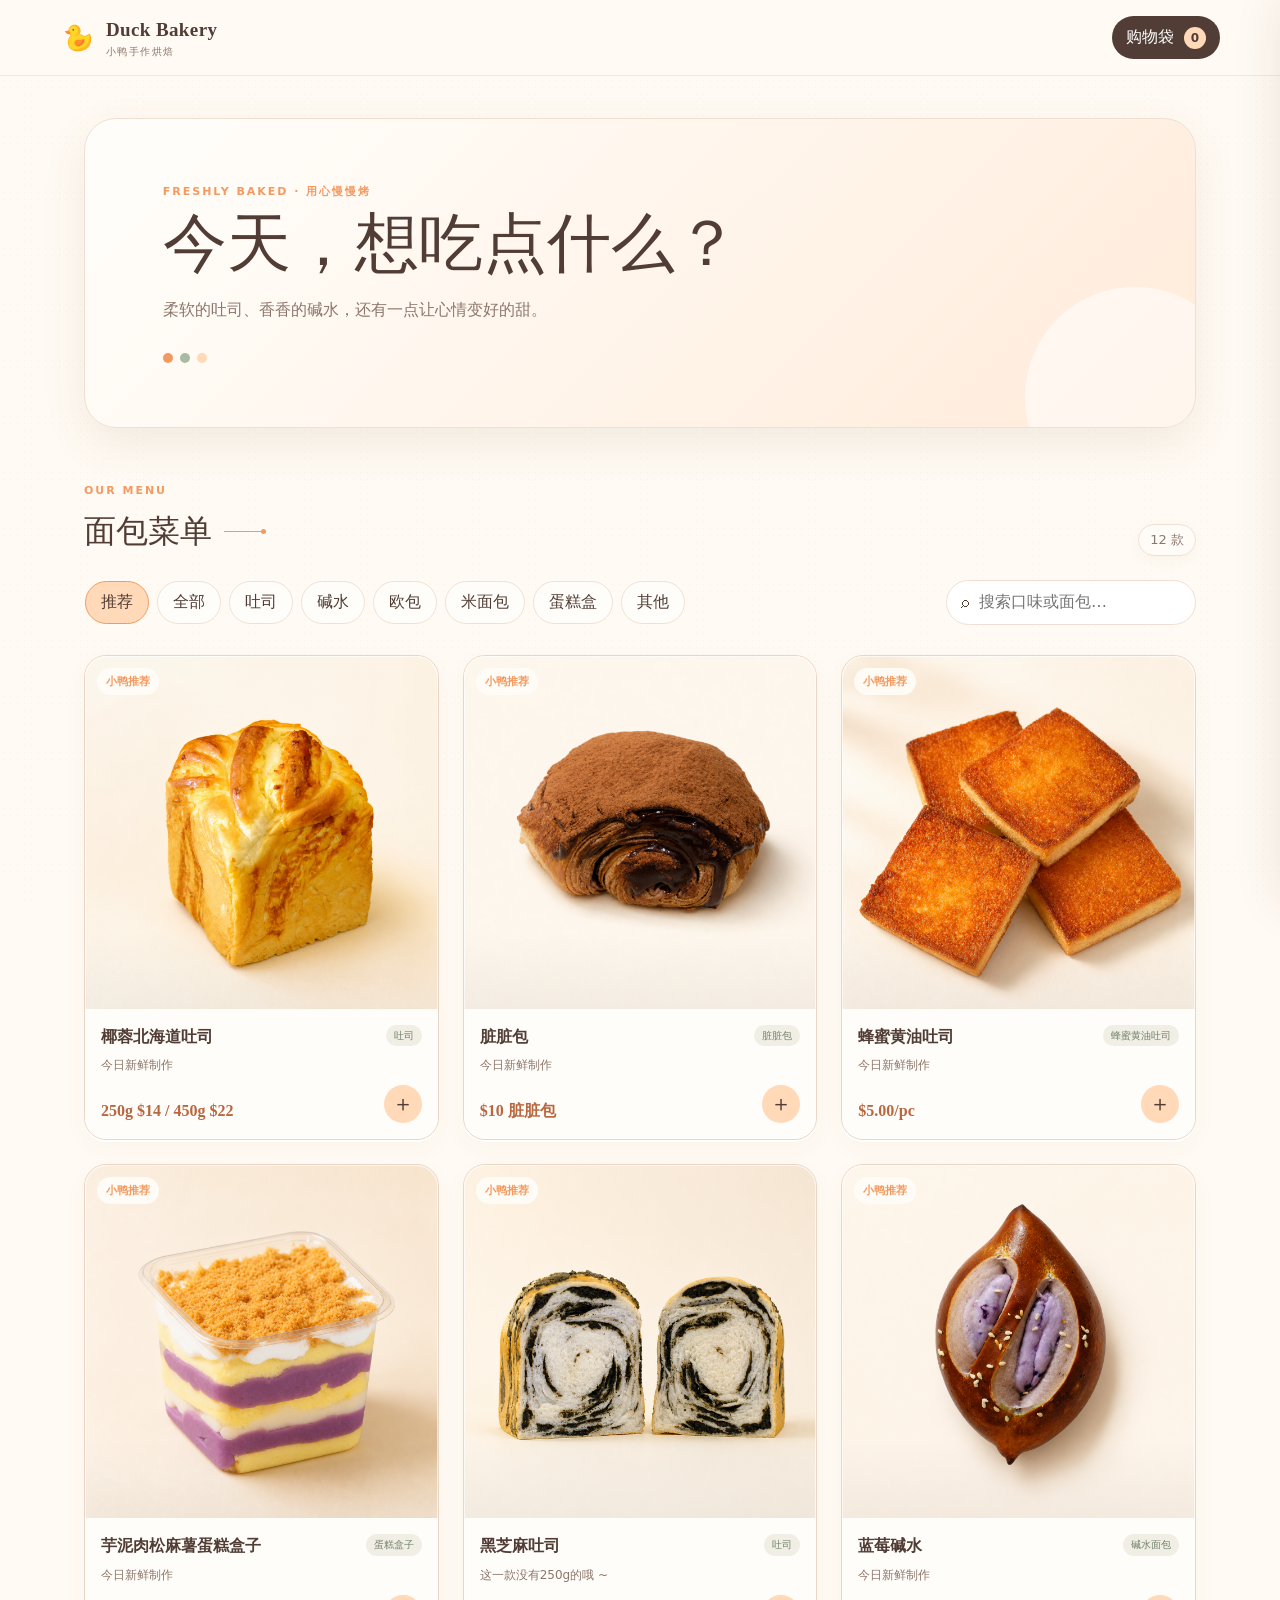
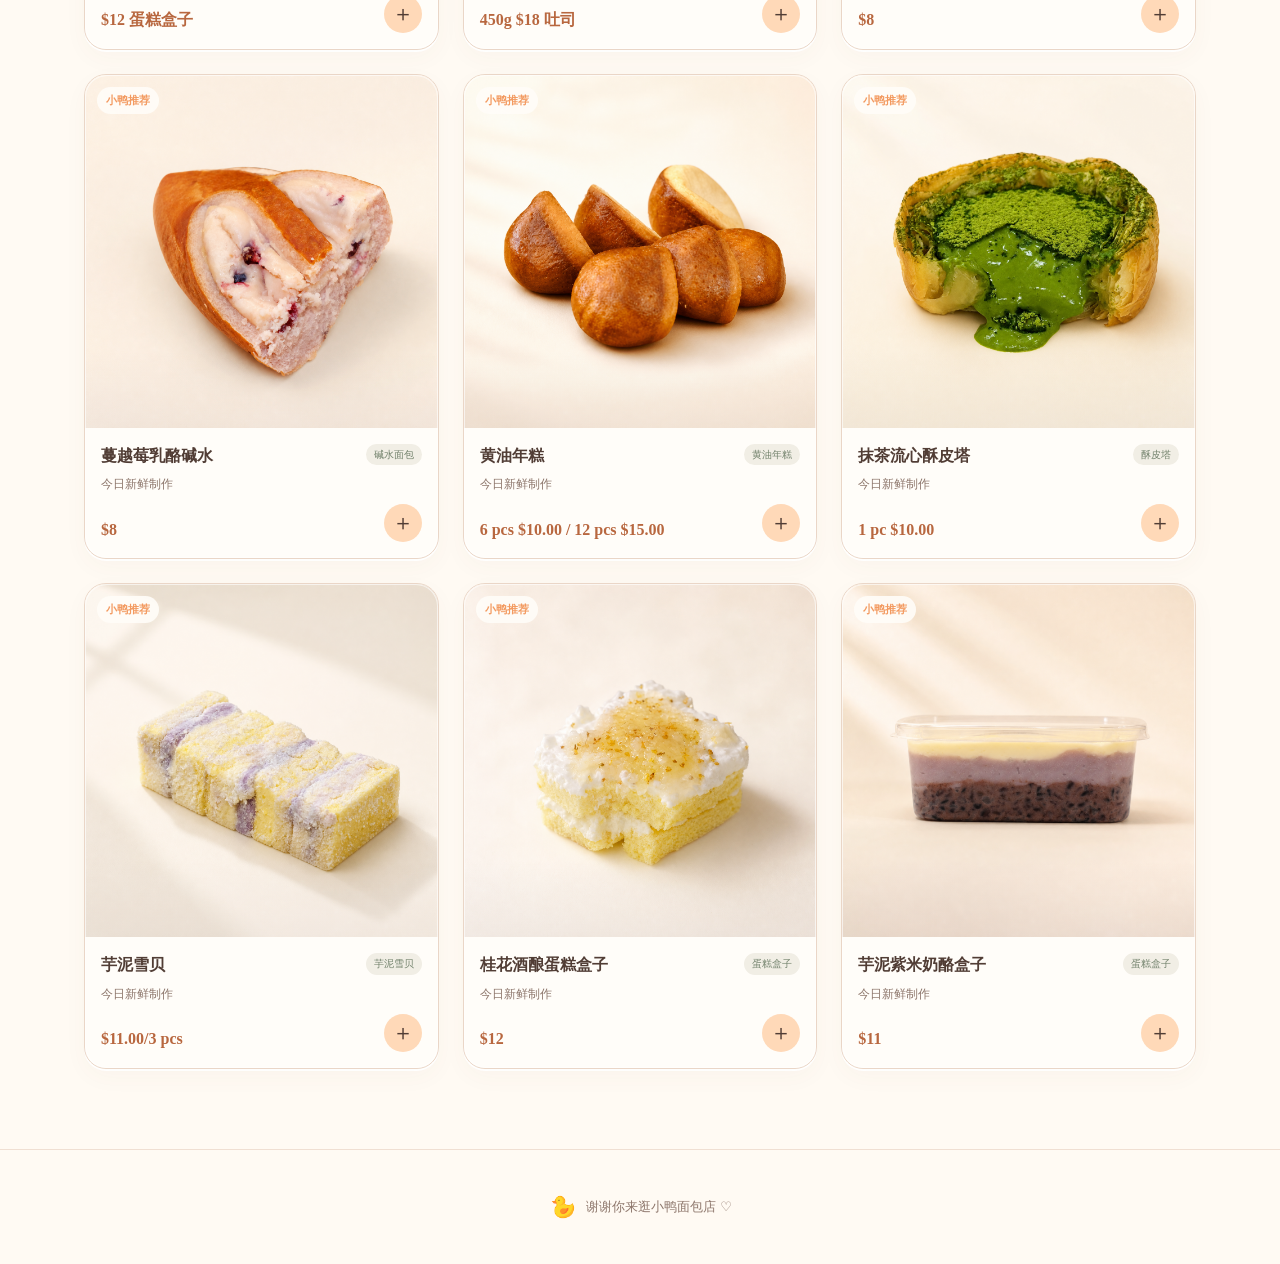
==== commit c977f8f6: "1" ====
--- a/index.html
+++ b/index.html
@@ -28,7 +28,7 @@
 
     <section class="menu-panel" aria-labelledby="menuTitle">
       <div class="section-heading">
-        <div><p class="eyebrow">OUR MENU</p><h2 id="menuTitle">面包菜单</h2></div>
+        <div><p class="eyebrow">OUR MENU</p><h2 id="menuTitle">面包菜单 <i aria-hidden="true"></i></h2></div>
         <span id="resultCount" class="result-count"></span>
       </div>
       <div class="toolbar">
--- a/css/style.css
+++ b/css/style.css
@@ -1,5 +1,21 @@
 :root{--cream:#fffaf3;--paper:#fffdf9;--peach:#ffd9b8;--orange:#f39a60;--ink:#513d35;--muted:#8d766b;--line:#f0dfd2;--green:#a9bca2;--shadow:0 16px 45px rgba(113,75,49,.09)}
 *{box-sizing:border-box}html{scroll-behavior:smooth}body{margin:0;color:var(--ink);background:var(--cream);font-family:"PingFang SC","Microsoft YaHei",system-ui,sans-serif;line-height:1.55}button,input{font:inherit}button{color:inherit}.site-header{height:76px;position:sticky;top:0;z-index:20;display:flex;align-items:center;justify-content:space-between;padding:0 max(24px,calc((100% - 1160px)/2));background:rgba(255,250,243,.9);backdrop-filter:blur(14px);border-bottom:1px solid rgba(240,223,210,.7)}.brand{display:flex;align-items:center;gap:10px;color:inherit;text-decoration:none}.brand img{object-fit:contain}.brand span{display:grid}.brand strong{font-family:Georgia,serif;font-size:19px;letter-spacing:.02em}.brand small{font-size:10px;color:var(--muted);letter-spacing:.14em}.cart-chip{border:0;border-radius:999px;background:var(--ink);color:white;padding:9px 14px;cursor:pointer}.cart-chip span{display:inline-grid;place-items:center;min-width:22px;height:22px;margin-left:5px;border-radius:50%;background:var(--peach);color:var(--ink);font-size:12px;font-weight:700}.page-shell{max-width:1160px;margin:auto;padding:42px 24px 80px}.hero{position:relative;overflow:hidden;padding:64px 7%;border:1px solid var(--line);border-radius:32px;background:linear-gradient(135deg,#fffdf9 10%,#ffebda 100%);box-shadow:var(--shadow)}.hero:after{content:"";position:absolute;width:220px;height:220px;right:-50px;bottom:-80px;border-radius:50%;background:rgba(255,255,255,.55)}.eyebrow{margin:0 0 8px;color:var(--orange);font-size:11px;font-weight:700;letter-spacing:.18em}.hero h1{max-width:650px;margin:0;font-family:Georgia,"STSong",serif;font-size:clamp(36px,6vw,64px);font-weight:500;line-height:1.12}.hero>p:not(.eyebrow){margin:18px 0 0;color:var(--muted)}.hero-dots{display:flex;gap:7px;margin-top:30px}.hero-dots i{width:10px;height:10px;border-radius:50%;background:var(--orange)}.hero-dots i:nth-child(2){background:var(--green)}.hero-dots i:nth-child(3){background:var(--peach)}.menu-panel{margin-top:54px}.section-heading{display:flex;align-items:end;justify-content:space-between;margin-bottom:22px}.section-heading h2{margin:0;font-family:Georgia,"STSong",serif;font-size:32px;font-weight:500}.result-count{color:var(--muted);font-size:13px}.toolbar{display:flex;gap:16px;align-items:center;justify-content:space-between;margin-bottom:28px}.filters{display:flex;gap:8px;overflow:auto;padding:3px 1px}.filter-btn{white-space:nowrap;padding:8px 15px;border:1px solid var(--line);border-radius:999px;background:var(--paper);cursor:pointer;transition:.2s}.filter-btn:hover,.filter-btn.active{border-color:var(--orange);background:var(--peach)}.search-box{min-width:230px;display:flex;align-items:center;gap:8px;padding:8px 14px;border:1px solid var(--line);border-radius:999px;background:white}.search-box input{width:100%;border:0;outline:0;background:transparent;color:var(--ink)}.product-grid{display:grid;grid-template-columns:repeat(3,minmax(0,1fr));gap:24px}.product-card{display:flex;flex-direction:column;overflow:hidden;border:1px solid var(--line);border-radius:22px;background:var(--paper);transition:.25s}.product-card:hover{transform:translateY(-4px);box-shadow:var(--shadow)}.product-image{position:relative;aspect-ratio:1/1;overflow:hidden;background:#f8eadf}.product-image img{width:100%;height:100%;display:block;object-fit:cover;transition:transform .35s}.product-card:hover img{transform:scale(1.025)}.special-badge{position:absolute;top:12px;left:12px;padding:5px 9px;border-radius:999px;background:rgba(255,253,249,.9);font-size:11px;font-weight:700;color:var(--orange)}.product-body{display:flex;flex:1;flex-direction:column;padding:16px}.product-top{display:flex;gap:10px;align-items:start;justify-content:space-between}.product-top h3{margin:0;font-size:16px}.tag{flex:none;padding:3px 8px;border-radius:999px;background:#f1eee5;color:#71816b;font-size:10px}.description{min-height:22px;margin:7px 0;color:var(--muted);font-size:12px}.product-bottom{display:flex;align-items:end;justify-content:space-between;gap:12px;margin-top:auto}.price{font-family:Georgia,serif;font-size:16px;font-weight:700;color:#b8673f}.add-btn{width:38px;height:38px;border:0;border-radius:50%;background:var(--peach);font-size:22px;line-height:1;cursor:pointer;transition:.2s}.add-btn:hover{background:var(--orange);color:white;transform:rotate(8deg)}.empty-state{text-align:center;padding:70px 20px;color:var(--muted)}.empty-state span{font-size:40px}.empty-state h3{margin:12px 0 3px;color:var(--ink)}footer{display:flex;align-items:center;justify-content:center;gap:8px;padding:34px;border-top:1px solid var(--line);color:var(--muted);font-size:13px}.drawer-mask{position:fixed;inset:0;z-index:39;background:rgba(54,39,32,.24);backdrop-filter:blur(2px)}.cart-drawer{position:fixed;top:0;right:0;z-index:40;width:min(420px,100%);height:100%;display:flex;flex-direction:column;padding:24px;background:var(--paper);box-shadow:-16px 0 50px rgba(55,37,28,.12);transform:translateX(105%);transition:transform .28s}.cart-drawer.open{transform:none}.drawer-head{display:flex;align-items:start;justify-content:space-between;padding-bottom:18px;border-bottom:1px solid var(--line)}.drawer-head h2{margin:0;font-family:Georgia,"STSong",serif}.icon-btn{width:38px;height:38px;border:1px solid var(--line);border-radius:50%;background:white;font-size:24px;cursor:pointer}.cart-items{flex:1;overflow:auto;padding:12px 0}.cart-empty{text-align:center;padding:60px 0;color:var(--muted)}.cart-row{display:grid;grid-template-columns:1fr auto;gap:12px;padding:14px 0;border-bottom:1px dashed var(--line)}.cart-row p{margin:0;font-weight:600}.qty{display:flex;align-items:center;gap:9px}.qty button{width:28px;height:28px;border:1px solid var(--line);border-radius:50%;background:white;cursor:pointer}.remove{grid-column:1/-1;width:max-content;padding:0;border:0;background:none;color:var(--muted);font-size:11px;cursor:pointer}.drawer-foot{padding-top:18px;border-top:1px solid var(--line)}.drawer-actions{display:flex;gap:10px}.button{flex:1;padding:11px;border-radius:999px;cursor:pointer}.button.secondary{border:1px solid var(--line);background:white}.button.primary{border:1px solid var(--ink);background:var(--ink);color:white}.toast{position:fixed;left:50%;bottom:25px;z-index:60;padding:10px 16px;border-radius:999px;background:var(--ink);color:white;font-size:13px;opacity:0;transform:translate(-50%,15px);pointer-events:none;transition:.22s}.toast.show{opacity:1;transform:translate(-50%,0)}
+
+@media(max-width:0px){
+/* Retired style experiments */
+.style-lab{display:flex;align-items:center;justify-content:center;gap:18px;padding:12px 20px;background:#292522;color:#fff}.style-lab__title{font-size:11px;font-weight:700;letter-spacing:.16em;white-space:nowrap}.style-options{display:flex;gap:7px;overflow:auto}.style-option{display:flex;align-items:center;gap:8px;min-width:max-content;padding:7px 11px;border:1px solid rgba(255,255,255,.18);border-radius:10px;background:transparent;color:#fff;cursor:pointer;text-align:left}.style-option:hover,.style-option.active{background:#fff;color:#292522}.style-option span{display:grid;font-size:12px;font-weight:700;line-height:1.25}.style-option small{font-size:9px;font-weight:400;opacity:.62}.swatch{width:18px;height:18px;border-radius:50%;box-shadow:inset 0 0 0 1px rgba(0,0,0,.1)}.swatch.cream{background:#ffd9b8}.swatch.editorial{background:linear-gradient(135deg,#f2f0e9 50%,#1c1c1a 50%)}.swatch.retro{background:#d85836}.swatch.noir{background:#b8e36d}
+
+body[data-theme]{transition:background .28s,color .28s}body[data-theme] .site-header,body[data-theme] .hero,body[data-theme] .product-card,body[data-theme] .filter-btn,body[data-theme] .search-box{transition:background .28s,border-color .28s,border-radius .28s,box-shadow .28s,color .28s}
+body[data-theme="editorial"]{--cream:#f2f0e9;--paper:#f2f0e9;--peach:#d7d4ca;--orange:#1d1d1b;--ink:#1d1d1b;--muted:#6d6b65;--line:#bbb8ae;--green:#777c70;--shadow:none}.style-lab:has(+ .site-header){}body[data-theme="editorial"] .site-header{top:0;background:rgba(242,240,233,.94);border-bottom:1px solid var(--ink)}body[data-theme="editorial"] .hero{padding:78px 0;border-width:1px 0;border-radius:0;background:transparent;box-shadow:none}body[data-theme="editorial"] .hero:after{display:none}body[data-theme="editorial"] .hero h1{max-width:800px;font-family:"STSong",Georgia,serif;font-size:clamp(44px,8vw,88px);letter-spacing:-.04em}body[data-theme="editorial"] .hero-dots i{width:34px;height:2px;border-radius:0;background:var(--ink)}body[data-theme="editorial"] .product-grid{gap:38px 18px}body[data-theme="editorial"] .product-card{border:0;border-radius:0;background:transparent}body[data-theme="editorial"] .product-card:hover{box-shadow:none}body[data-theme="editorial"] .product-image{aspect-ratio:4/5;filter:saturate(.72)}body[data-theme="editorial"] .product-body{padding:13px 0}body[data-theme="editorial"] .filter-btn,body[data-theme="editorial"] .search-box{border-radius:0;background:transparent}body[data-theme="editorial"] .filter-btn.active{color:#fff;background:var(--ink)}body[data-theme="editorial"] .add-btn{border-radius:0;background:var(--ink);color:#fff}
+body[data-theme="retro"]{--cream:#f3d781;--paper:#fff1c4;--peach:#e75d38;--orange:#b52f27;--ink:#3c261d;--muted:#745345;--line:#3c261d;--green:#477052;--shadow:6px 6px 0 #3c261d}body[data-theme="retro"] .site-header{background:rgba(243,215,129,.95);border-bottom:2px solid var(--ink)}body[data-theme="retro"] .hero{border:2px solid var(--ink);border-radius:18px;background:#e9653f;box-shadow:var(--shadow)}body[data-theme="retro"] .hero:after{background:#f3d781;border:2px solid var(--ink)}body[data-theme="retro"] .hero .eyebrow,body[data-theme="retro"] .hero>p{color:#fff8d8}body[data-theme="retro"] .product-card{border:2px solid var(--ink);border-radius:12px;box-shadow:4px 4px 0 var(--ink)}body[data-theme="retro"] .product-card:hover{transform:translate(-2px,-2px);box-shadow:7px 7px 0 var(--ink)}body[data-theme="retro"] .filter-btn,body[data-theme="retro"] .search-box{border:2px solid var(--ink);background:var(--paper)}body[data-theme="retro"] .filter-btn.active{background:var(--peach);color:#fff}body[data-theme="retro"] .tag,body[data-theme="retro"] .special-badge{background:var(--green);color:#fff}body[data-theme="retro"] .add-btn{border:2px solid var(--ink);background:var(--peach);color:#fff}
+body[data-theme="noir"]{--cream:#121411;--paper:#1a1d18;--peach:#b8e36d;--orange:#b8e36d;--ink:#f3f2eb;--muted:#a0a59b;--line:#343a30;--green:#b8e36d;--shadow:0 24px 60px rgba(0,0,0,.34)}body[data-theme="noir"] .style-lab{background:#b8e36d;color:#121411}body[data-theme="noir"] .style-option{border-color:rgba(18,20,17,.22);color:#121411}body[data-theme="noir"] .style-option:hover,body[data-theme="noir"] .style-option.active{background:#121411;color:#fff}body[data-theme="noir"] .site-header{background:rgba(18,20,17,.92)}body[data-theme="noir"] .hero{border-radius:4px;background:radial-gradient(circle at 85% 25%,#3c4a2a 0,transparent 30%),#1a1d18}body[data-theme="noir"] .hero h1{font-size:clamp(42px,7vw,76px)}body[data-theme="noir"] .hero:after{display:none}body[data-theme="noir"] .product-grid{grid-template-columns:repeat(4,minmax(0,1fr));gap:12px}body[data-theme="noir"] .product-card{border-radius:3px}body[data-theme="noir"] .product-image{aspect-ratio:4/5}body[data-theme="noir"] .filter-btn,body[data-theme="noir"] .search-box{background:#1a1d18}body[data-theme="noir"] .search-box input{color:var(--ink)}body[data-theme="noir"] .tag{background:#30362b;color:#cfe8a5}body[data-theme="noir"] .price{color:var(--peach)}body[data-theme="noir"] .add-btn{background:var(--peach);color:#121411}body[data-theme="noir"] .cart-drawer{background:var(--paper)}body[data-theme="noir"] .icon-btn,body[data-theme="noir"] .qty button,body[data-theme="noir"] .button.secondary{background:#252922;color:var(--ink)}
+@media(max-width:860px){.product-grid,body[data-theme="noir"] .product-grid{grid-template-columns:repeat(2,minmax(0,1fr))}.toolbar{align-items:stretch;flex-direction:column}.search-box{min-width:0}.filters{order:2}.hero{padding:48px 8%}.style-lab{justify-content:flex-start}.style-lab__title{display:none}}
+@media(max-width:540px){.style-lab{padding:8px}.style-option{padding:7px 9px}.style-option small{display:none}.site-header{height:68px;padding:0 16px}.brand small{display:none}.page-shell{padding:24px 14px 60px}.hero{border-radius:24px}.hero h1{font-size:38px}.menu-panel{margin-top:38px}.product-grid{gap:12px}.product-card{border-radius:17px}.product-body{padding:12px}.product-top{display:block}.tag{display:inline-block;margin-top:6px}.price{font-size:13px}.add-btn{width:34px;height:34px}.description{display:none}body[data-theme="editorial"] .hero{padding:48px 0}body[data-theme="retro"] .hero{border-radius:12px}}
+}
 @media(max-width:860px){.product-grid{grid-template-columns:repeat(2,minmax(0,1fr))}.toolbar{align-items:stretch;flex-direction:column}.search-box{min-width:0}.filters{order:2}.hero{padding:48px 8%}}
 @media(max-width:540px){.site-header{height:68px;padding:0 16px}.brand small{display:none}.page-shell{padding:24px 14px 60px}.hero{border-radius:24px}.hero h1{font-size:38px}.menu-panel{margin-top:38px}.product-grid{gap:12px}.product-card{border-radius:17px}.product-body{padding:12px}.product-top{display:block}.tag{display:inline-block;margin-top:6px}.price{font-size:13px}.add-btn{width:34px;height:34px}.description{display:none}}
 @media(prefers-reduced-motion:reduce){*{scroll-behavior:auto!important;transition:none!important}}
+
+/* Subtle material and menu refinements */
+body:before{content:"";position:fixed;inset:0;z-index:-1;pointer-events:none;opacity:.22;background-image:radial-gradient(rgba(126,91,66,.22) .65px,transparent .65px);background-size:7px 7px}.section-heading h2{display:flex;align-items:center;gap:12px}.section-heading h2 i{position:relative;display:block;width:42px;height:1px;background:var(--orange)}.section-heading h2 i:after{content:"";position:absolute;right:0;top:-2px;width:5px;height:5px;border-radius:50%;background:var(--orange)}.result-count{min-width:54px;padding:5px 11px;border:1px solid var(--line);border-radius:999px;background:rgba(255,253,249,.82);text-align:center;box-shadow:0 4px 14px rgba(113,75,49,.04)}.product-card{position:relative;border-color:#ead6c7;box-shadow:0 2px 0 rgba(255,255,255,.9),0 8px 24px rgba(113,75,49,.035)}.product-card:after{content:"";position:absolute;inset:0;border-radius:inherit;box-shadow:inset 0 0 0 1px rgba(255,255,255,.62);pointer-events:none}.product-image:after{content:"";position:absolute;inset:0;pointer-events:none;background:linear-gradient(180deg,transparent 78%,rgba(80,54,42,.055))}
+@media(max-width:540px){body:before{opacity:.16;background-size:9px 9px}.section-heading{align-items:center;margin-bottom:16px}.section-heading h2{font-size:27px;gap:8px}.section-heading h2 i{width:24px}.result-count{min-width:48px;padding:4px 9px;font-size:11px}.product-grid{gap:11px}.product-card{border-color:#ead8ca;box-shadow:0 5px 16px rgba(113,75,49,.045)}.product-card:after{box-shadow:inset 0 0 0 1px rgba(255,255,255,.5)}.section-heading .eyebrow{margin-bottom:4px}}
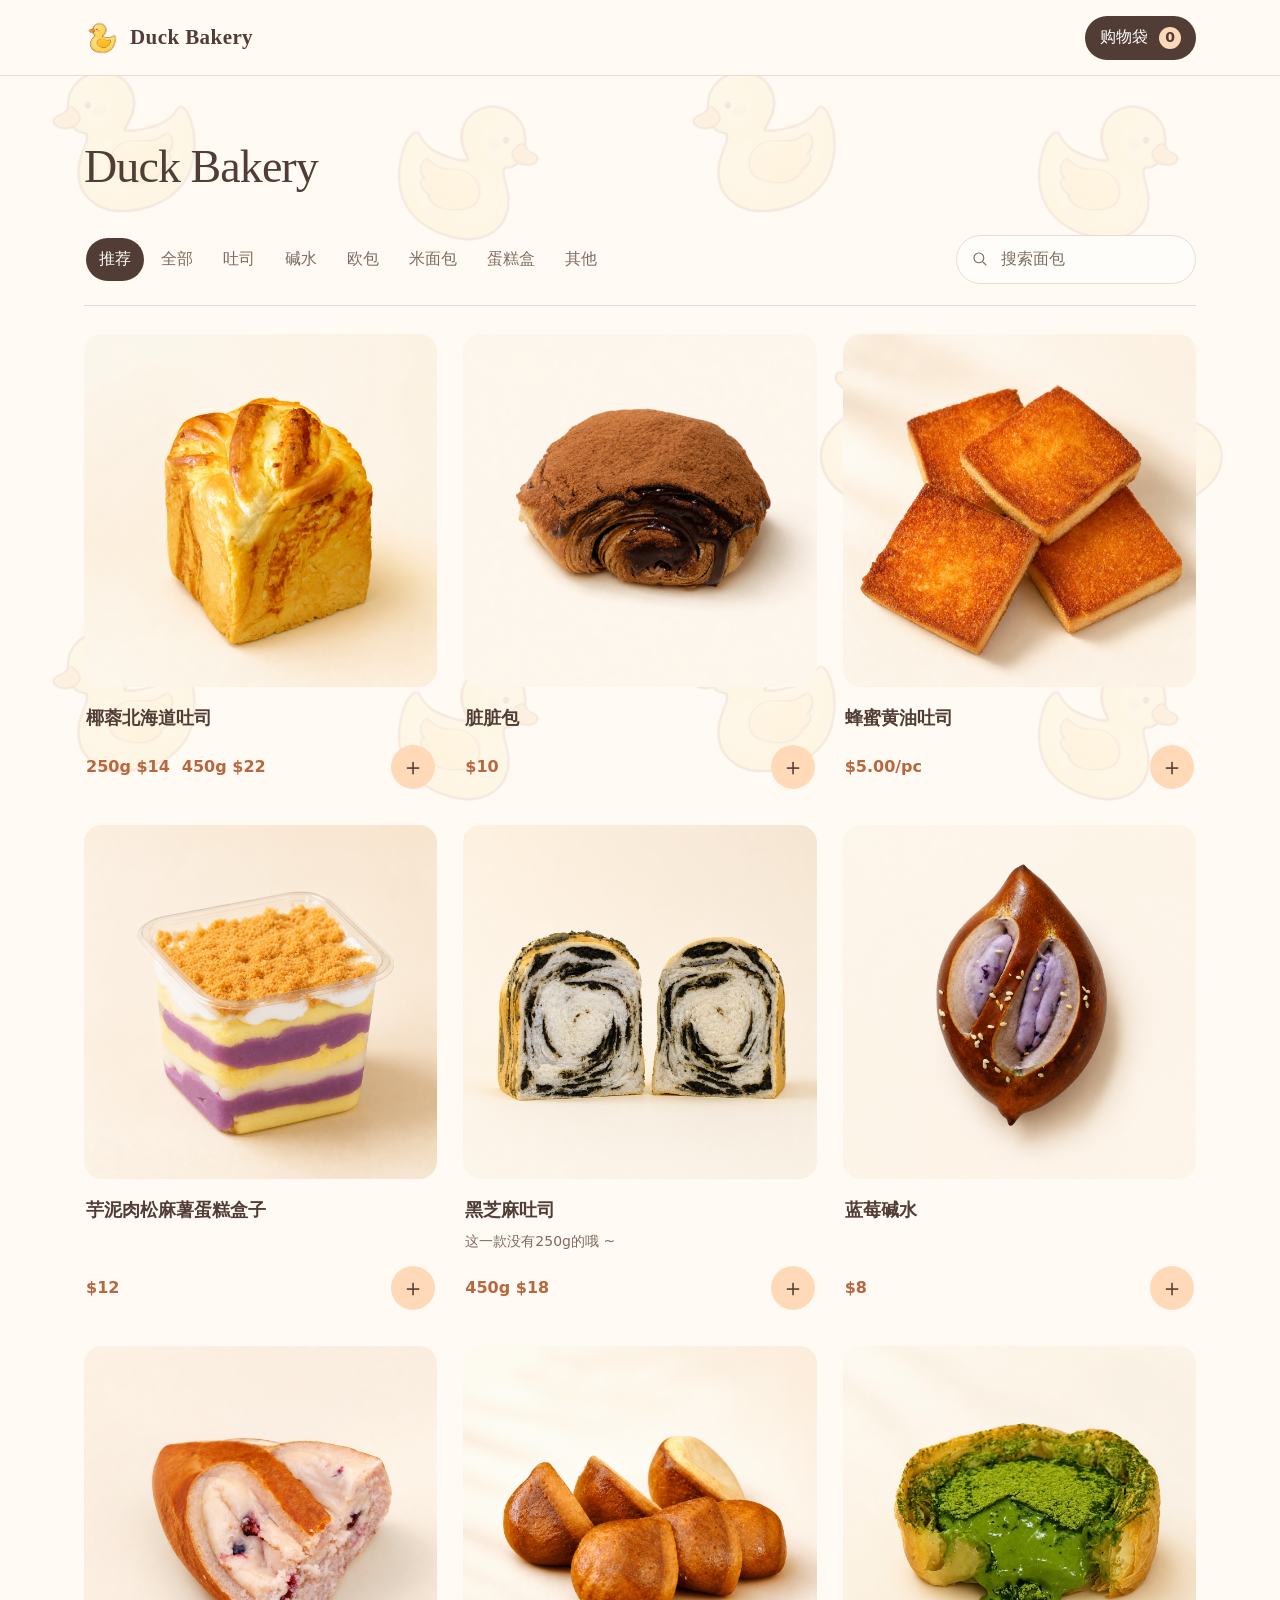
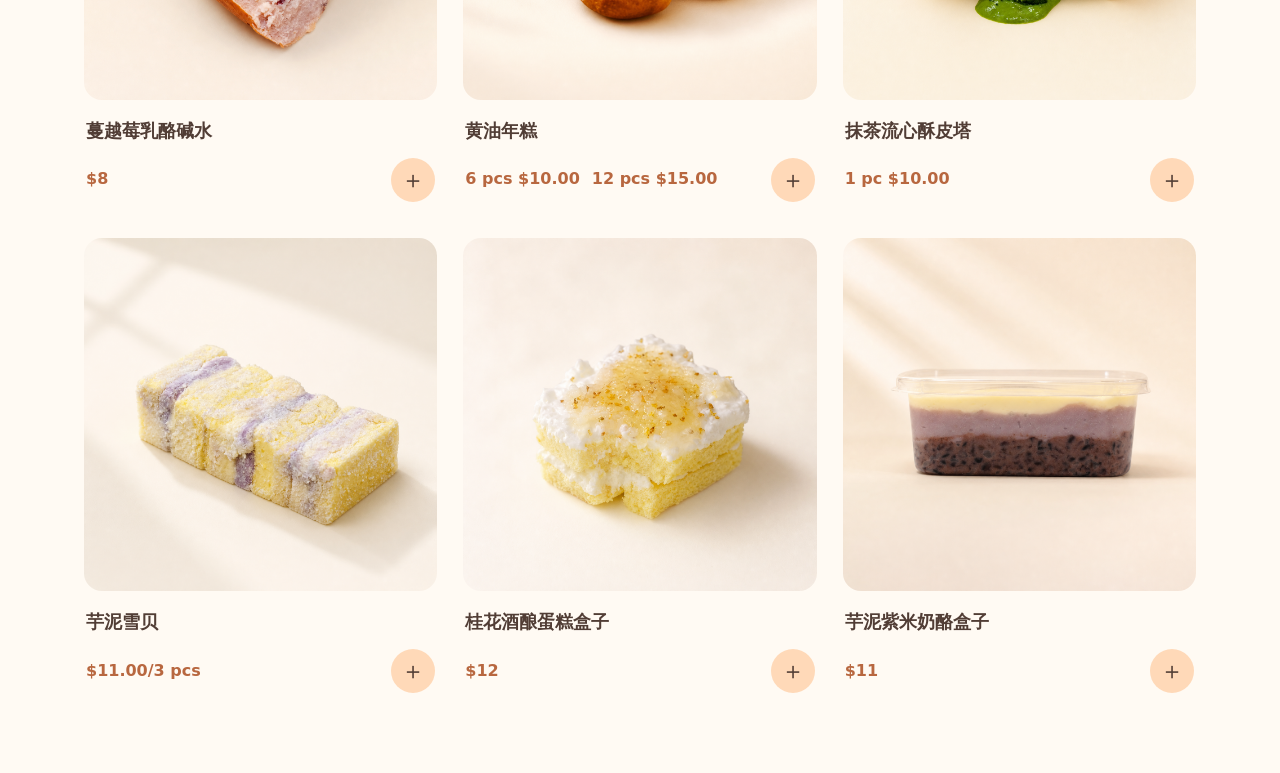
==== commit cd004bc8: "1" ====
--- a/index.html
+++ b/index.html
@@ -10,46 +10,38 @@
 <body>
   <header class="site-header">
     <a class="brand" href="#top" aria-label="Duck Bakery 首页">
-      <img src="images/鸭子.png" alt="" width="36" height="36">
-      <span><strong>Duck Bakery</strong><small>小鸭手作烘焙</small></span>
+      <img class="brand-mark" src="images-styled/duck-handdrawn.png" alt="" width="36" height="36">
+      <strong>Duck Bakery</strong>
     </a>
-    <button class="cart-chip" id="cartOpen" type="button" aria-controls="cartDrawer">
+    <button class="cart-chip" id="cartOpen" type="button" aria-controls="cartDrawer" aria-expanded="false">
       购物袋 <span id="cartCount">0</span>
     </button>
   </header>
 
   <main id="top" class="page-shell">
-    <section class="hero">
-      <p class="eyebrow">FRESHLY BAKED · 用心慢慢烤</p>
-      <h1>今天，想吃点什么？</h1>
-      <p>柔软的吐司、香香的碱水，还有一点让心情变好的甜。</p>
-      <div class="hero-dots" aria-hidden="true"><i></i><i></i><i></i></div>
-    </section>
+    <div class="hero">
+      <h1>Duck Bakery</h1>
+    </div>
 
-    <section class="menu-panel" aria-labelledby="menuTitle">
-      <div class="section-heading">
-        <div><p class="eyebrow">OUR MENU</p><h2 id="menuTitle">面包菜单 <i aria-hidden="true"></i></h2></div>
-        <span id="resultCount" class="result-count"></span>
-      </div>
+    <section class="menu-panel" aria-label="面包菜单">
       <div class="toolbar">
         <div id="filters" class="filters" aria-label="商品分类"></div>
         <label class="search-box">
-          <span aria-hidden="true">⌕</span>
-          <input id="searchInput" type="search" placeholder="搜索口味或面包…" autocomplete="off">
+          <svg aria-hidden="true" width="18" height="18" viewBox="0 0 24 24" fill="none" stroke="currentColor" stroke-width="1.6"><circle cx="10.5" cy="10.5" r="6.5"/><path d="m16 16 4.5 4.5"/></svg>
+          <input id="searchInput" type="search" placeholder="搜索面包" aria-label="搜索口味或面包" autocomplete="off">
         </label>
       </div>
+      <span id="resultCount" class="sr-only" role="status" aria-live="polite" aria-atomic="true"></span>
       <div id="productGrid" class="product-grid"></div>
       <div id="emptyState" class="empty-state" hidden>
-        <span>🦆</span><h3>没有找到这款面包</h3><p>换个关键词，或者看看其他分类吧。</p>
+        <p>没有找到相关面包</p>
       </div>
     </section>
   </main>
 
-  <footer><img src="images/鸭子.png" alt="" width="30"><p>谢谢你来逛小鸭面包店 ♡</p></footer>
-
   <div id="drawerMask" class="drawer-mask" hidden></div>
-  <aside id="cartDrawer" class="cart-drawer" aria-labelledby="cartTitle" aria-hidden="true">
-    <div class="drawer-head"><div><p class="eyebrow">YOUR BAG</p><h2 id="cartTitle">购物袋</h2></div><button id="cartClose" class="icon-btn" aria-label="关闭购物袋">×</button></div>
+  <aside id="cartDrawer" class="cart-drawer" role="dialog" aria-labelledby="cartTitle" aria-hidden="true" inert>
+    <div class="drawer-head"><h2 id="cartTitle">购物袋</h2><button id="cartClose" class="icon-btn" type="button" aria-label="关闭购物袋">×</button></div>
     <div id="cartItems" class="cart-items"></div>
     <div class="drawer-foot"><p>共 <strong id="cartTotal">0</strong> 件</p><div class="drawer-actions"><button id="cartClear" class="button secondary">清空</button><button id="cartCopy" class="button primary">复制清单</button></div></div>
   </aside>
--- a/css/style.css
+++ b/css/style.css
@@ -1,21 +1,256 @@
-:root{--cream:#fffaf3;--paper:#fffdf9;--peach:#ffd9b8;--orange:#f39a60;--ink:#513d35;--muted:#8d766b;--line:#f0dfd2;--green:#a9bca2;--shadow:0 16px 45px rgba(113,75,49,.09)}
-*{box-sizing:border-box}html{scroll-behavior:smooth}body{margin:0;color:var(--ink);background:var(--cream);font-family:"PingFang SC","Microsoft YaHei",system-ui,sans-serif;line-height:1.55}button,input{font:inherit}button{color:inherit}.site-header{height:76px;position:sticky;top:0;z-index:20;display:flex;align-items:center;justify-content:space-between;padding:0 max(24px,calc((100% - 1160px)/2));background:rgba(255,250,243,.9);backdrop-filter:blur(14px);border-bottom:1px solid rgba(240,223,210,.7)}.brand{display:flex;align-items:center;gap:10px;color:inherit;text-decoration:none}.brand img{object-fit:contain}.brand span{display:grid}.brand strong{font-family:Georgia,serif;font-size:19px;letter-spacing:.02em}.brand small{font-size:10px;color:var(--muted);letter-spacing:.14em}.cart-chip{border:0;border-radius:999px;background:var(--ink);color:white;padding:9px 14px;cursor:pointer}.cart-chip span{display:inline-grid;place-items:center;min-width:22px;height:22px;margin-left:5px;border-radius:50%;background:var(--peach);color:var(--ink);font-size:12px;font-weight:700}.page-shell{max-width:1160px;margin:auto;padding:42px 24px 80px}.hero{position:relative;overflow:hidden;padding:64px 7%;border:1px solid var(--line);border-radius:32px;background:linear-gradient(135deg,#fffdf9 10%,#ffebda 100%);box-shadow:var(--shadow)}.hero:after{content:"";position:absolute;width:220px;height:220px;right:-50px;bottom:-80px;border-radius:50%;background:rgba(255,255,255,.55)}.eyebrow{margin:0 0 8px;color:var(--orange);font-size:11px;font-weight:700;letter-spacing:.18em}.hero h1{max-width:650px;margin:0;font-family:Georgia,"STSong",serif;font-size:clamp(36px,6vw,64px);font-weight:500;line-height:1.12}.hero>p:not(.eyebrow){margin:18px 0 0;color:var(--muted)}.hero-dots{display:flex;gap:7px;margin-top:30px}.hero-dots i{width:10px;height:10px;border-radius:50%;background:var(--orange)}.hero-dots i:nth-child(2){background:var(--green)}.hero-dots i:nth-child(3){background:var(--peach)}.menu-panel{margin-top:54px}.section-heading{display:flex;align-items:end;justify-content:space-between;margin-bottom:22px}.section-heading h2{margin:0;font-family:Georgia,"STSong",serif;font-size:32px;font-weight:500}.result-count{color:var(--muted);font-size:13px}.toolbar{display:flex;gap:16px;align-items:center;justify-content:space-between;margin-bottom:28px}.filters{display:flex;gap:8px;overflow:auto;padding:3px 1px}.filter-btn{white-space:nowrap;padding:8px 15px;border:1px solid var(--line);border-radius:999px;background:var(--paper);cursor:pointer;transition:.2s}.filter-btn:hover,.filter-btn.active{border-color:var(--orange);background:var(--peach)}.search-box{min-width:230px;display:flex;align-items:center;gap:8px;padding:8px 14px;border:1px solid var(--line);border-radius:999px;background:white}.search-box input{width:100%;border:0;outline:0;background:transparent;color:var(--ink)}.product-grid{display:grid;grid-template-columns:repeat(3,minmax(0,1fr));gap:24px}.product-card{display:flex;flex-direction:column;overflow:hidden;border:1px solid var(--line);border-radius:22px;background:var(--paper);transition:.25s}.product-card:hover{transform:translateY(-4px);box-shadow:var(--shadow)}.product-image{position:relative;aspect-ratio:1/1;overflow:hidden;background:#f8eadf}.product-image img{width:100%;height:100%;display:block;object-fit:cover;transition:transform .35s}.product-card:hover img{transform:scale(1.025)}.special-badge{position:absolute;top:12px;left:12px;padding:5px 9px;border-radius:999px;background:rgba(255,253,249,.9);font-size:11px;font-weight:700;color:var(--orange)}.product-body{display:flex;flex:1;flex-direction:column;padding:16px}.product-top{display:flex;gap:10px;align-items:start;justify-content:space-between}.product-top h3{margin:0;font-size:16px}.tag{flex:none;padding:3px 8px;border-radius:999px;background:#f1eee5;color:#71816b;font-size:10px}.description{min-height:22px;margin:7px 0;color:var(--muted);font-size:12px}.product-bottom{display:flex;align-items:end;justify-content:space-between;gap:12px;margin-top:auto}.price{font-family:Georgia,serif;font-size:16px;font-weight:700;color:#b8673f}.add-btn{width:38px;height:38px;border:0;border-radius:50%;background:var(--peach);font-size:22px;line-height:1;cursor:pointer;transition:.2s}.add-btn:hover{background:var(--orange);color:white;transform:rotate(8deg)}.empty-state{text-align:center;padding:70px 20px;color:var(--muted)}.empty-state span{font-size:40px}.empty-state h3{margin:12px 0 3px;color:var(--ink)}footer{display:flex;align-items:center;justify-content:center;gap:8px;padding:34px;border-top:1px solid var(--line);color:var(--muted);font-size:13px}.drawer-mask{position:fixed;inset:0;z-index:39;background:rgba(54,39,32,.24);backdrop-filter:blur(2px)}.cart-drawer{position:fixed;top:0;right:0;z-index:40;width:min(420px,100%);height:100%;display:flex;flex-direction:column;padding:24px;background:var(--paper);box-shadow:-16px 0 50px rgba(55,37,28,.12);transform:translateX(105%);transition:transform .28s}.cart-drawer.open{transform:none}.drawer-head{display:flex;align-items:start;justify-content:space-between;padding-bottom:18px;border-bottom:1px solid var(--line)}.drawer-head h2{margin:0;font-family:Georgia,"STSong",serif}.icon-btn{width:38px;height:38px;border:1px solid var(--line);border-radius:50%;background:white;font-size:24px;cursor:pointer}.cart-items{flex:1;overflow:auto;padding:12px 0}.cart-empty{text-align:center;padding:60px 0;color:var(--muted)}.cart-row{display:grid;grid-template-columns:1fr auto;gap:12px;padding:14px 0;border-bottom:1px dashed var(--line)}.cart-row p{margin:0;font-weight:600}.qty{display:flex;align-items:center;gap:9px}.qty button{width:28px;height:28px;border:1px solid var(--line);border-radius:50%;background:white;cursor:pointer}.remove{grid-column:1/-1;width:max-content;padding:0;border:0;background:none;color:var(--muted);font-size:11px;cursor:pointer}.drawer-foot{padding-top:18px;border-top:1px solid var(--line)}.drawer-actions{display:flex;gap:10px}.button{flex:1;padding:11px;border-radius:999px;cursor:pointer}.button.secondary{border:1px solid var(--line);background:white}.button.primary{border:1px solid var(--ink);background:var(--ink);color:white}.toast{position:fixed;left:50%;bottom:25px;z-index:60;padding:10px 16px;border-radius:999px;background:var(--ink);color:white;font-size:13px;opacity:0;transform:translate(-50%,15px);pointer-events:none;transition:.22s}.toast.show{opacity:1;transform:translate(-50%,0)}
-
-@media(max-width:0px){
-/* Retired style experiments */
-.style-lab{display:flex;align-items:center;justify-content:center;gap:18px;padding:12px 20px;background:#292522;color:#fff}.style-lab__title{font-size:11px;font-weight:700;letter-spacing:.16em;white-space:nowrap}.style-options{display:flex;gap:7px;overflow:auto}.style-option{display:flex;align-items:center;gap:8px;min-width:max-content;padding:7px 11px;border:1px solid rgba(255,255,255,.18);border-radius:10px;background:transparent;color:#fff;cursor:pointer;text-align:left}.style-option:hover,.style-option.active{background:#fff;color:#292522}.style-option span{display:grid;font-size:12px;font-weight:700;line-height:1.25}.style-option small{font-size:9px;font-weight:400;opacity:.62}.swatch{width:18px;height:18px;border-radius:50%;box-shadow:inset 0 0 0 1px rgba(0,0,0,.1)}.swatch.cream{background:#ffd9b8}.swatch.editorial{background:linear-gradient(135deg,#f2f0e9 50%,#1c1c1a 50%)}.swatch.retro{background:#d85836}.swatch.noir{background:#b8e36d}
-
-body[data-theme]{transition:background .28s,color .28s}body[data-theme] .site-header,body[data-theme] .hero,body[data-theme] .product-card,body[data-theme] .filter-btn,body[data-theme] .search-box{transition:background .28s,border-color .28s,border-radius .28s,box-shadow .28s,color .28s}
-body[data-theme="editorial"]{--cream:#f2f0e9;--paper:#f2f0e9;--peach:#d7d4ca;--orange:#1d1d1b;--ink:#1d1d1b;--muted:#6d6b65;--line:#bbb8ae;--green:#777c70;--shadow:none}.style-lab:has(+ .site-header){}body[data-theme="editorial"] .site-header{top:0;background:rgba(242,240,233,.94);border-bottom:1px solid var(--ink)}body[data-theme="editorial"] .hero{padding:78px 0;border-width:1px 0;border-radius:0;background:transparent;box-shadow:none}body[data-theme="editorial"] .hero:after{display:none}body[data-theme="editorial"] .hero h1{max-width:800px;font-family:"STSong",Georgia,serif;font-size:clamp(44px,8vw,88px);letter-spacing:-.04em}body[data-theme="editorial"] .hero-dots i{width:34px;height:2px;border-radius:0;background:var(--ink)}body[data-theme="editorial"] .product-grid{gap:38px 18px}body[data-theme="editorial"] .product-card{border:0;border-radius:0;background:transparent}body[data-theme="editorial"] .product-card:hover{box-shadow:none}body[data-theme="editorial"] .product-image{aspect-ratio:4/5;filter:saturate(.72)}body[data-theme="editorial"] .product-body{padding:13px 0}body[data-theme="editorial"] .filter-btn,body[data-theme="editorial"] .search-box{border-radius:0;background:transparent}body[data-theme="editorial"] .filter-btn.active{color:#fff;background:var(--ink)}body[data-theme="editorial"] .add-btn{border-radius:0;background:var(--ink);color:#fff}
-body[data-theme="retro"]{--cream:#f3d781;--paper:#fff1c4;--peach:#e75d38;--orange:#b52f27;--ink:#3c261d;--muted:#745345;--line:#3c261d;--green:#477052;--shadow:6px 6px 0 #3c261d}body[data-theme="retro"] .site-header{background:rgba(243,215,129,.95);border-bottom:2px solid var(--ink)}body[data-theme="retro"] .hero{border:2px solid var(--ink);border-radius:18px;background:#e9653f;box-shadow:var(--shadow)}body[data-theme="retro"] .hero:after{background:#f3d781;border:2px solid var(--ink)}body[data-theme="retro"] .hero .eyebrow,body[data-theme="retro"] .hero>p{color:#fff8d8}body[data-theme="retro"] .product-card{border:2px solid var(--ink);border-radius:12px;box-shadow:4px 4px 0 var(--ink)}body[data-theme="retro"] .product-card:hover{transform:translate(-2px,-2px);box-shadow:7px 7px 0 var(--ink)}body[data-theme="retro"] .filter-btn,body[data-theme="retro"] .search-box{border:2px solid var(--ink);background:var(--paper)}body[data-theme="retro"] .filter-btn.active{background:var(--peach);color:#fff}body[data-theme="retro"] .tag,body[data-theme="retro"] .special-badge{background:var(--green);color:#fff}body[data-theme="retro"] .add-btn{border:2px solid var(--ink);background:var(--peach);color:#fff}
-body[data-theme="noir"]{--cream:#121411;--paper:#1a1d18;--peach:#b8e36d;--orange:#b8e36d;--ink:#f3f2eb;--muted:#a0a59b;--line:#343a30;--green:#b8e36d;--shadow:0 24px 60px rgba(0,0,0,.34)}body[data-theme="noir"] .style-lab{background:#b8e36d;color:#121411}body[data-theme="noir"] .style-option{border-color:rgba(18,20,17,.22);color:#121411}body[data-theme="noir"] .style-option:hover,body[data-theme="noir"] .style-option.active{background:#121411;color:#fff}body[data-theme="noir"] .site-header{background:rgba(18,20,17,.92)}body[data-theme="noir"] .hero{border-radius:4px;background:radial-gradient(circle at 85% 25%,#3c4a2a 0,transparent 30%),#1a1d18}body[data-theme="noir"] .hero h1{font-size:clamp(42px,7vw,76px)}body[data-theme="noir"] .hero:after{display:none}body[data-theme="noir"] .product-grid{grid-template-columns:repeat(4,minmax(0,1fr));gap:12px}body[data-theme="noir"] .product-card{border-radius:3px}body[data-theme="noir"] .product-image{aspect-ratio:4/5}body[data-theme="noir"] .filter-btn,body[data-theme="noir"] .search-box{background:#1a1d18}body[data-theme="noir"] .search-box input{color:var(--ink)}body[data-theme="noir"] .tag{background:#30362b;color:#cfe8a5}body[data-theme="noir"] .price{color:var(--peach)}body[data-theme="noir"] .add-btn{background:var(--peach);color:#121411}body[data-theme="noir"] .cart-drawer{background:var(--paper)}body[data-theme="noir"] .icon-btn,body[data-theme="noir"] .qty button,body[data-theme="noir"] .button.secondary{background:#252922;color:var(--ink)}
-@media(max-width:860px){.product-grid,body[data-theme="noir"] .product-grid{grid-template-columns:repeat(2,minmax(0,1fr))}.toolbar{align-items:stretch;flex-direction:column}.search-box{min-width:0}.filters{order:2}.hero{padding:48px 8%}.style-lab{justify-content:flex-start}.style-lab__title{display:none}}
-@media(max-width:540px){.style-lab{padding:8px}.style-option{padding:7px 9px}.style-option small{display:none}.site-header{height:68px;padding:0 16px}.brand small{display:none}.page-shell{padding:24px 14px 60px}.hero{border-radius:24px}.hero h1{font-size:38px}.menu-panel{margin-top:38px}.product-grid{gap:12px}.product-card{border-radius:17px}.product-body{padding:12px}.product-top{display:block}.tag{display:inline-block;margin-top:6px}.price{font-size:13px}.add-btn{width:34px;height:34px}.description{display:none}body[data-theme="editorial"] .hero{padding:48px 0}body[data-theme="retro"] .hero{border-radius:12px}}
-}
-@media(max-width:860px){.product-grid{grid-template-columns:repeat(2,minmax(0,1fr))}.toolbar{align-items:stretch;flex-direction:column}.search-box{min-width:0}.filters{order:2}.hero{padding:48px 8%}}
-@media(max-width:540px){.site-header{height:68px;padding:0 16px}.brand small{display:none}.page-shell{padding:24px 14px 60px}.hero{border-radius:24px}.hero h1{font-size:38px}.menu-panel{margin-top:38px}.product-grid{gap:12px}.product-card{border-radius:17px}.product-body{padding:12px}.product-top{display:block}.tag{display:inline-block;margin-top:6px}.price{font-size:13px}.add-btn{width:34px;height:34px}.description{display:none}}
-@media(prefers-reduced-motion:reduce){*{scroll-behavior:auto!important;transition:none!important}}
-
-/* Subtle material and menu refinements */
-body:before{content:"";position:fixed;inset:0;z-index:-1;pointer-events:none;opacity:.22;background-image:radial-gradient(rgba(126,91,66,.22) .65px,transparent .65px);background-size:7px 7px}.section-heading h2{display:flex;align-items:center;gap:12px}.section-heading h2 i{position:relative;display:block;width:42px;height:1px;background:var(--orange)}.section-heading h2 i:after{content:"";position:absolute;right:0;top:-2px;width:5px;height:5px;border-radius:50%;background:var(--orange)}.result-count{min-width:54px;padding:5px 11px;border:1px solid var(--line);border-radius:999px;background:rgba(255,253,249,.82);text-align:center;box-shadow:0 4px 14px rgba(113,75,49,.04)}.product-card{position:relative;border-color:#ead6c7;box-shadow:0 2px 0 rgba(255,255,255,.9),0 8px 24px rgba(113,75,49,.035)}.product-card:after{content:"";position:absolute;inset:0;border-radius:inherit;box-shadow:inset 0 0 0 1px rgba(255,255,255,.62);pointer-events:none}.product-image:after{content:"";position:absolute;inset:0;pointer-events:none;background:linear-gradient(180deg,transparent 78%,rgba(80,54,42,.055))}
-@media(max-width:540px){body:before{opacity:.16;background-size:9px 9px}.section-heading{align-items:center;margin-bottom:16px}.section-heading h2{font-size:27px;gap:8px}.section-heading h2 i{width:24px}.result-count{min-width:48px;padding:4px 9px;font-size:11px}.product-grid{gap:11px}.product-card{border-color:#ead8ca;box-shadow:0 5px 16px rgba(113,75,49,.045)}.product-card:after{box-shadow:inset 0 0 0 1px rgba(255,255,255,.5)}.section-heading .eyebrow{margin-bottom:4px}}
+:root {
+  --cream: #fffaf3;
+  --paper: #fffdf9;
+  --peach: #ffd9b8;
+  --orange: #b8673f;
+  --ink: #513d35;
+  --muted: #806b60;
+  --line: #eadbce;
+}
+
+* { box-sizing: border-box; }
+[hidden] { display: none !important; }
+html { scroll-behavior: smooth; }
+body {
+  margin: 0;
+  isolation: isolate;
+  color: var(--ink);
+  background: var(--cream);
+  font-family: "PingFang SC", "Microsoft YaHei", system-ui, sans-serif;
+  line-height: 1.55;
+}
+button, input { font: inherit; }
+body::before {
+  content: "";
+  position: fixed;
+  inset: 0;
+  z-index: -1;
+  pointer-events: none;
+  opacity: .09;
+  background-image: url("../images-styled/duck-background-scattered.svg");
+  background-repeat: repeat;
+  background-size: 640px 560px;
+  background-position: 0 12px;
+}
+button { color: inherit; cursor: pointer; }
+button:focus-visible, a:focus-visible, input:focus-visible {
+  outline: 2px solid var(--orange);
+  outline-offset: 4px;
+}
+.sr-only {
+  position: absolute;
+  width: 1px;
+  height: 1px;
+  padding: 0;
+  margin: -1px;
+  overflow: hidden;
+  clip-path: inset(50%);
+  white-space: nowrap;
+  border: 0;
+}
+
+.site-header {
+  height: 76px;
+  position: sticky;
+  top: 0;
+  z-index: 20;
+  display: flex;
+  align-items: center;
+  justify-content: space-between;
+  padding: 0 max(24px, calc((100% - 1112px) / 2));
+  background: rgba(255, 250, 243, .94);
+  backdrop-filter: blur(14px);
+  border-bottom: 1px solid var(--line);
+}
+.brand { display: flex; align-items: center; gap: 10px; color: inherit; text-decoration: none; }
+.brand-mark { display: block; flex: none; width: 36px; height: 36px; object-fit: contain; }
+.brand strong { font-family: Georgia, serif; font-size: 21px; letter-spacing: .02em; }
+.cart-chip { min-height: 44px; padding: 9px 15px; border: 0; border-radius: 999px; background: var(--ink); color: white; }
+.cart-chip span {
+  display: inline-grid;
+  place-items: center;
+  min-width: 22px;
+  height: 22px;
+  margin-left: 6px;
+  border-radius: 50%;
+  background: var(--peach);
+  color: var(--ink);
+  font-size: 14px;
+  font-weight: 700;
+}
+
+.page-shell { max-width: 1160px; margin: auto; padding: 60px 24px 80px; }
+.hero { margin-bottom: 36px; }
+.hero h1 {
+  margin: 0;
+  font-family: Georgia, "STSong", "SimSun", serif;
+  font-size: clamp(30px, 4vw, 46px);
+  font-weight: 500;
+  line-height: 1.35;
+  letter-spacing: -.02em;
+}
+.toolbar {
+  display: grid;
+  grid-template-columns: minmax(0, 1fr) minmax(200px, 240px);
+  gap: 24px;
+  align-items: center;
+  padding-bottom: 20px;
+  margin-bottom: 28px;
+  border-bottom: 1px solid var(--line);
+}
+.filters { display: flex; gap: 4px; overflow-x: auto; padding: 4px 2px; scrollbar-width: none; }
+.filters::-webkit-scrollbar { display: none; }
+.filter-btn {
+  flex: none;
+  white-space: nowrap;
+  padding: 9px 13px;
+  border: 0;
+  border-radius: 999px;
+  background: transparent;
+  color: var(--muted);
+  transition: background .2s, color .2s;
+}
+.filter-btn:hover { background: #f6eade; color: var(--ink); }
+.filter-btn.active { background: var(--ink); color: var(--paper); }
+.search-box {
+  min-width: 0;
+  display: flex;
+  align-items: center;
+  gap: 10px;
+  padding: 10px 14px;
+  border: 1px solid var(--line);
+  border-radius: 999px;
+  background: var(--paper);
+  color: var(--muted);
+}
+.search-box svg { flex: none; }
+.search-box:focus-within { border-color: var(--orange); }
+.search-box input { min-width: 0; width: 100%; border: 0; background: transparent; color: var(--ink); }
+.search-box input:focus-visible { outline: none; }
+.search-box input::placeholder { color: var(--muted); opacity: 1; }
+
+.product-grid { display: grid; grid-template-columns: repeat(3, minmax(0, 1fr)); gap: 36px 26px; }
+.product-card { min-width: 0; display: flex; flex-direction: column; }
+.product-image { aspect-ratio: 1; overflow: hidden; border-radius: 18px; background: #f8eadf; }
+.product-image img { width: 100%; height: 100%; display: block; object-fit: cover; transition: transform .35s; }
+.product-card:hover img { transform: scale(1.025); }
+.product-body { display: flex; flex: 1; flex-direction: column; padding: 17px 2px 0; }
+.product-body h2 { margin: 0; font-size: 18px; font-weight: 600; line-height: 1.5; overflow-wrap: anywhere; }
+.description { margin: 8px 0 0; color: var(--muted); font-size: 14px; }
+.product-bottom { display: flex; flex-wrap: wrap; align-items: center; justify-content: space-between; gap: 8px 12px; margin-top: auto; padding-top: 14px; }
+.price-option { white-space: nowrap; }
+.price { display: flex; flex-wrap: wrap; column-gap: 12px; min-width: 0; color: var(--orange); font-size: 16px; font-weight: 600; font-variant-numeric: tabular-nums; }
+.add-btn {
+  flex: none;
+  display: grid;
+  place-items: center;
+  width: 44px;
+  height: 44px;
+  padding: 0;
+  border: 0;
+  border-radius: 50%;
+  background: var(--peach);
+  font-size: 24px;
+  line-height: 1;
+  transition: background .2s, color .2s;
+}
+.add-btn:hover { background: var(--orange); color: white; }
+.product-actions { display: flex; flex: none; align-items: center; margin-left: auto; border-radius: 999px; }
+.product-actions.has-items { background: var(--peach); }
+.product-actions.has-items .add-btn { background: transparent; }
+.quantity-decrease {
+  display: grid;
+  place-items: center;
+  width: 44px;
+  height: 44px;
+  padding: 0;
+  border: 0;
+  border-radius: 50%;
+  background: transparent;
+  font-size: 24px;
+  line-height: 1;
+  transition: background .2s, color .2s;
+}
+.product-quantity { min-width: 24px; text-align: center; font-size: 16px; font-weight: 600; font-variant-numeric: tabular-nums; }
+.quantity-decrease:hover, .product-actions.has-items .add-btn:hover { background: var(--orange); color: white; }
+.empty-state { text-align: center; padding: 70px 20px; color: var(--muted); }
+.empty-state p { margin: 0; }
+
+.drawer-mask { position: fixed; inset: 0; z-index: 39; background: rgba(54, 39, 32, .24); backdrop-filter: blur(2px); }
+.cart-drawer {
+  position: fixed;
+  top: 0;
+  right: 0;
+  z-index: 40;
+  width: min(420px, 100%);
+  height: 100%;
+  display: flex;
+  flex-direction: column;
+  padding: 24px;
+  background: var(--paper);
+  box-shadow: -16px 0 50px rgba(55, 37, 28, .12);
+  transform: translateX(105%);
+  visibility: hidden;
+  transition: transform .28s, visibility .28s;
+}
+.cart-drawer.open { transform: none; visibility: visible; }
+.drawer-head { display: flex; align-items: center; justify-content: space-between; padding-bottom: 18px; border-bottom: 1px solid var(--line); }
+.drawer-head h2 { margin: 0; font-family: Georgia, "STSong", serif; font-size: 26px; }
+.icon-btn { width: 44px; height: 44px; border: 1px solid var(--line); border-radius: 50%; background: transparent; font-size: 24px; }
+.cart-items { flex: 1; overflow: auto; padding: 12px 0; }
+.cart-empty { text-align: center; padding: 60px 0; color: var(--muted); }
+.cart-row { display: grid; grid-template-columns: minmax(0, 1fr) auto; gap: 12px; padding: 14px 0; border-bottom: 1px solid var(--line); }
+.cart-row p { margin: 0; font-weight: 600; }
+.qty { display: flex; align-items: center; gap: 9px; }
+.qty button { width: 36px; height: 36px; border: 1px solid var(--line); border-radius: 50%; background: transparent; }
+.remove { grid-column: 1 / -1; width: max-content; padding: 4px 0; border: 0; background: none; color: var(--muted); font-size: 14px; }
+.drawer-foot { padding-top: 18px; border-top: 1px solid var(--line); }
+.drawer-actions { display: flex; gap: 10px; }
+.button { flex: 1; padding: 11px; border-radius: 999px; }
+.button.secondary { border: 1px solid var(--line); background: transparent; }
+.button.primary { border: 1px solid var(--ink); background: var(--ink); color: white; }
+.toast {
+  position: fixed;
+  left: 50%;
+  bottom: 25px;
+  z-index: 60;
+  padding: 10px 16px;
+  border-radius: 999px;
+  background: var(--ink);
+  color: white;
+  font-size: 14px;
+  white-space: nowrap;
+  opacity: 0;
+  transform: translate(-50%, 15px);
+  pointer-events: none;
+  transition: .22s;
+}
+.toast.show { opacity: 1; transform: translate(-50%, 0); }
+
+@media (max-width: 860px) {
+  .product-grid { grid-template-columns: repeat(2, minmax(0, 1fr)); }
+  .toolbar { grid-template-columns: minmax(0, 1fr); gap: 14px; }
+  .search-box { max-width: 360px; grid-row: 1; }
+}
+@media (max-width: 540px) {
+  body::before { background-size: 512px 448px; background-position: -80px 12px; }
+  .site-header { height: 68px; padding: 0 16px; }
+  .brand { gap: 7px; }
+  .brand strong { font-size: 18px; }
+  .brand-mark { width: 30px; height: 30px; }
+  .cart-chip { padding: 8px 12px; font-size: 14px; }
+  .page-shell { padding: 34px 16px 60px; }
+  .hero { margin-bottom: 24px; }
+  .toolbar { padding-bottom: 16px; margin-bottom: 22px; gap: 12px; }
+  .search-box { max-width: none; }
+  .filter-btn { padding: 9px 13px; }
+  .product-grid { gap: 28px 16px; }
+  .product-image { border-radius: 14px; }
+  .product-body { padding: 12px 0 0; }
+  .product-body h2 { font-size: 16px; }
+  .product-bottom { gap: 8px; padding-top: 10px; }
+  .price { flex-direction: column; font-size: 14px; }
+}
+@media (prefers-reduced-motion: reduce) {
+  *, *::before, *::after { scroll-behavior: auto !important; transition: none !important; }
+}
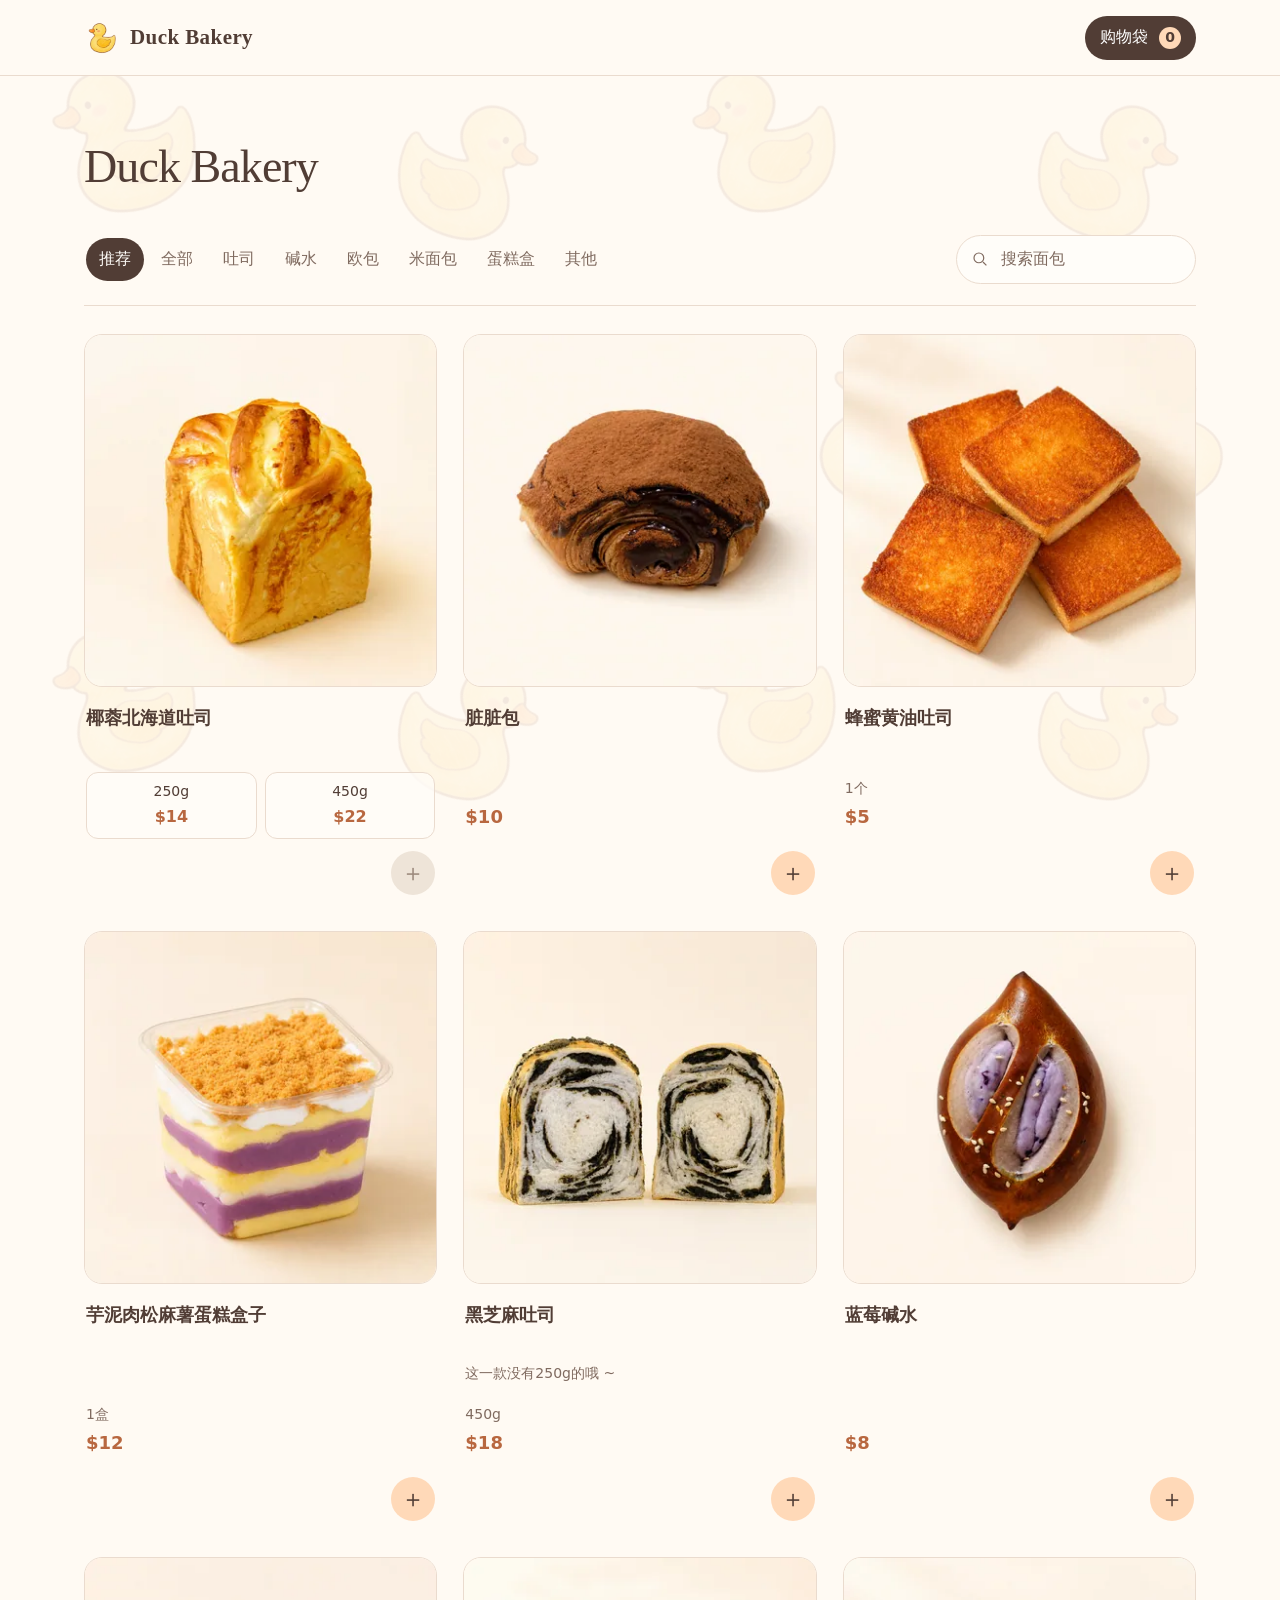
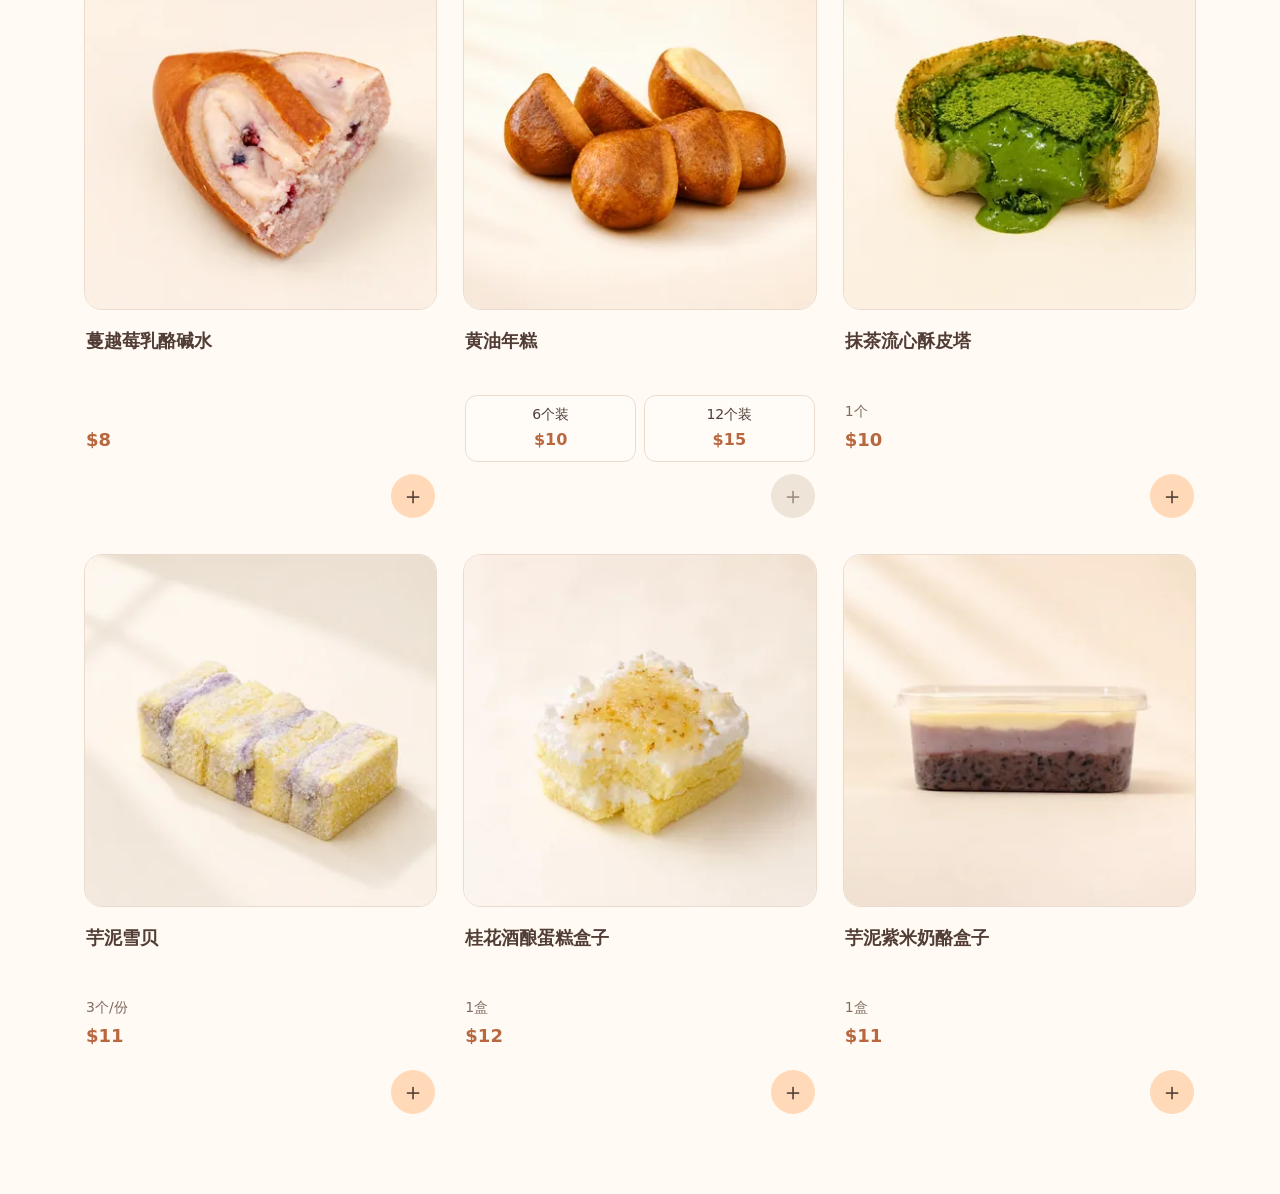
==== commit 84b92ab9: "1 1" ====
--- a/index.html
+++ b/index.html
@@ -10,7 +10,7 @@
 <body>
   <header class="site-header">
     <a class="brand" href="#top" aria-label="Duck Bakery 首页">
-      <img class="brand-mark" src="images-styled/duck-handdrawn.png" alt="" width="36" height="36">
+      <img class="brand-mark" src="images-styled/optimized/duck-icon.webp" alt="" width="36" height="36">
       <strong>Duck Bakery</strong>
     </a>
     <button class="cart-chip" id="cartOpen" type="button" aria-controls="cartDrawer" aria-expanded="false">
@@ -43,11 +43,17 @@
   <aside id="cartDrawer" class="cart-drawer" role="dialog" aria-labelledby="cartTitle" aria-hidden="true" inert>
     <div class="drawer-head"><h2 id="cartTitle">购物袋</h2><button id="cartClose" class="icon-btn" type="button" aria-label="关闭购物袋">×</button></div>
     <div id="cartItems" class="cart-items"></div>
-    <div class="drawer-foot"><p>共 <strong id="cartTotal">0</strong> 件</p><div class="drawer-actions"><button id="cartClear" class="button secondary">清空</button><button id="cartCopy" class="button primary">复制清单</button></div></div>
+    <div class="drawer-foot">
+      <div class="cart-summary"><p>共 <strong id="cartTotal">0</strong> 份</p><div><span>商品合计</span><strong id="cartAmount">$0.00</strong></div></div>
+      <p id="cartPending" class="cart-pending" role="status" hidden></p>
+      <div class="drawer-actions"><button id="cartClear" type="button" class="button secondary">清空</button><button id="cartCopy" type="button" class="button primary">复制清单</button></div>
+    </div>
   </aside>
 
   <div id="toast" class="toast" role="status" aria-live="polite"></div>
   <script src="js/products.js"></script>
+  <script src="js/images.js"></script>
+  <script src="js/cart-core.js"></script>
   <script src="js/app.js"></script>
 </body>
 </html>
--- a/css/style.css
+++ b/css/style.css
@@ -33,6 +33,7 @@
   background-position: 0 12px;
 }
 button { color: inherit; cursor: pointer; }
+button:disabled { cursor: default; }
 button:focus-visible, a:focus-visible, input:focus-visible {
   outline: 2px solid var(--orange);
   outline-offset: 4px;
@@ -131,15 +132,24 @@
 
 .product-grid { display: grid; grid-template-columns: repeat(3, minmax(0, 1fr)); gap: 36px 26px; }
 .product-card { min-width: 0; display: flex; flex-direction: column; }
-.product-image { aspect-ratio: 1; overflow: hidden; border-radius: 18px; background: #f8eadf; }
+.product-image { aspect-ratio: 1; overflow: hidden; border: 1px solid var(--line); border-radius: 18px; background: #f8eadf; }
 .product-image img { width: 100%; height: 100%; display: block; object-fit: cover; transition: transform .35s; }
 .product-card:hover img { transform: scale(1.025); }
 .product-body { display: flex; flex: 1; flex-direction: column; padding: 17px 2px 0; }
-.product-body h2 { margin: 0; font-size: 18px; font-weight: 600; line-height: 1.5; overflow-wrap: anywhere; }
+.product-body h2 { min-height: 3em; margin: 0; font-size: 18px; font-weight: 600; line-height: 1.5; overflow-wrap: anywhere; }
 .description { margin: 8px 0 0; color: var(--muted); font-size: 14px; }
-.product-bottom { display: flex; flex-wrap: wrap; align-items: center; justify-content: space-between; gap: 8px 12px; margin-top: auto; padding-top: 14px; }
-.price-option { white-space: nowrap; }
-.price { display: flex; flex-wrap: wrap; column-gap: 12px; min-width: 0; color: var(--orange); font-size: 16px; font-weight: 600; font-variant-numeric: tabular-nums; }
+.product-order { display: grid; grid-template-rows: minmax(66px, auto) 44px; gap: 12px; margin-top: auto; padding-top: 14px; }
+.product-bottom { display: flex; align-items: center; justify-content: flex-end; min-height: 44px; }
+.single-price { display: flex; flex-direction: column; justify-content: flex-end; padding-bottom: 8px; }
+.single-spec { margin-bottom: 3px; color: var(--muted); font-size: 14px; }
+.price { color: var(--orange); font-size: 18px; font-weight: 600; font-variant-numeric: tabular-nums; }
+.variant-options { display: grid; grid-template-columns: repeat(2, minmax(0, 1fr)); gap: 8px; }
+.variant-option { position: relative; min-width: 0; padding: 8px 6px; border: 1px solid var(--line); border-radius: 12px; background: rgba(255, 253, 249, .75); text-align: center; }
+.variant-option:hover { border-color: var(--orange); }
+.variant-option.active { border-color: var(--orange); background: var(--peach); }
+.variant-label { display: block; font-size: 14px; white-space: nowrap; }
+.variant-option strong { display: block; margin-top: 2px; color: var(--orange); font-size: 16px; font-variant-numeric: tabular-nums; }
+.variant-in-cart { position: absolute; top: -7px; right: -4px; min-width: 20px; padding: 1px 4px; border-radius: 999px; background: var(--ink); color: var(--paper); font-size: 12px; font-weight: 600; }
 .add-btn {
   flex: none;
   display: grid;
@@ -155,7 +165,8 @@
   transition: background .2s, color .2s;
 }
 .add-btn:hover { background: var(--orange); color: white; }
-.product-actions { display: flex; flex: none; align-items: center; margin-left: auto; border-radius: 999px; }
+.add-btn:disabled { background: #eee4d8; color: #9d8a7d; }
+.product-actions { display: flex; flex: none; align-items: center; justify-content: flex-end; width: 112px; height: 44px; margin-left: auto; border-radius: 999px; }
 .product-actions.has-items { background: var(--peach); }
 .product-actions.has-items .add-btn { background: transparent; }
 .quantity-decrease {
@@ -202,13 +213,25 @@
 .cart-row { display: grid; grid-template-columns: minmax(0, 1fr) auto; gap: 12px; padding: 14px 0; border-bottom: 1px solid var(--line); }
 .cart-row p { margin: 0; font-weight: 600; }
 .qty { display: flex; align-items: center; gap: 9px; }
-.qty button { width: 36px; height: 36px; border: 1px solid var(--line); border-radius: 50%; background: transparent; }
+.qty button { width: 44px; height: 44px; border: 1px solid var(--line); border-radius: 50%; background: transparent; }
 .remove { grid-column: 1 / -1; width: max-content; padding: 4px 0; border: 0; background: none; color: var(--muted); font-size: 14px; }
 .drawer-foot { padding-top: 18px; border-top: 1px solid var(--line); }
+.cart-row .cart-meta { margin-top: 5px; color: var(--muted); font-size: 14px; font-weight: 400; }
+.cart-row-bottom { grid-column: 1 / -1; display: flex; align-items: center; justify-content: space-between; gap: 12px; }
+.cart-detail { min-width: 0; overflow-wrap: anywhere; }
+.line-subtotal { font-size: 16px; white-space: nowrap; }
+.cart-spec { width: 100%; min-height: 44px; margin-top: 8px; padding: 8px 30px 8px 10px; border: 1px solid var(--line); border-radius: 8px; background: var(--paper) url("data:image/svg+xml,%3Csvg xmlns='http://www.w3.org/2000/svg' width='12' height='8' viewBox='0 0 12 8'%3E%3Cpath d='m1 1 5 5 5-5' fill='none' stroke='%23513d35' stroke-width='1.5'/%3E%3C/svg%3E") no-repeat right 10px center; color: var(--ink); font: inherit; font-size: 14px; appearance: none; }
+.cart-summary { display: flex; align-items: flex-end; justify-content: space-between; gap: 12px; margin-bottom: 18px; }
+.cart-summary p { margin: 0 0 3px; color: var(--muted); font-size: 14px; }
+.cart-summary > div { display: grid; justify-items: end; }
+.cart-summary > div > span { color: var(--muted); font-size: 14px; }
+.cart-summary > div > strong { font-size: 26px; font-variant-numeric: tabular-nums; }
+.cart-pending { margin: 0 0 16px; color: var(--orange); font-size: 14px; }
 .drawer-actions { display: flex; gap: 10px; }
 .button { flex: 1; padding: 11px; border-radius: 999px; }
 .button.secondary { border: 1px solid var(--line); background: transparent; }
 .button.primary { border: 1px solid var(--ink); background: var(--ink); color: white; }
+.button:disabled { opacity: .45; }
 .toast {
   position: fixed;
   left: 50%;
@@ -248,8 +271,8 @@
   .product-image { border-radius: 14px; }
   .product-body { padding: 12px 0 0; }
   .product-body h2 { font-size: 16px; }
-  .product-bottom { gap: 8px; padding-top: 10px; }
-  .price { flex-direction: column; font-size: 14px; }
+  .product-order { gap: 10px; padding-top: 10px; }
+  .price { font-size: 16px; }
 }
 @media (prefers-reduced-motion: reduce) {
   *, *::before, *::after { scroll-behavior: auto !important; transition: none !important; }
